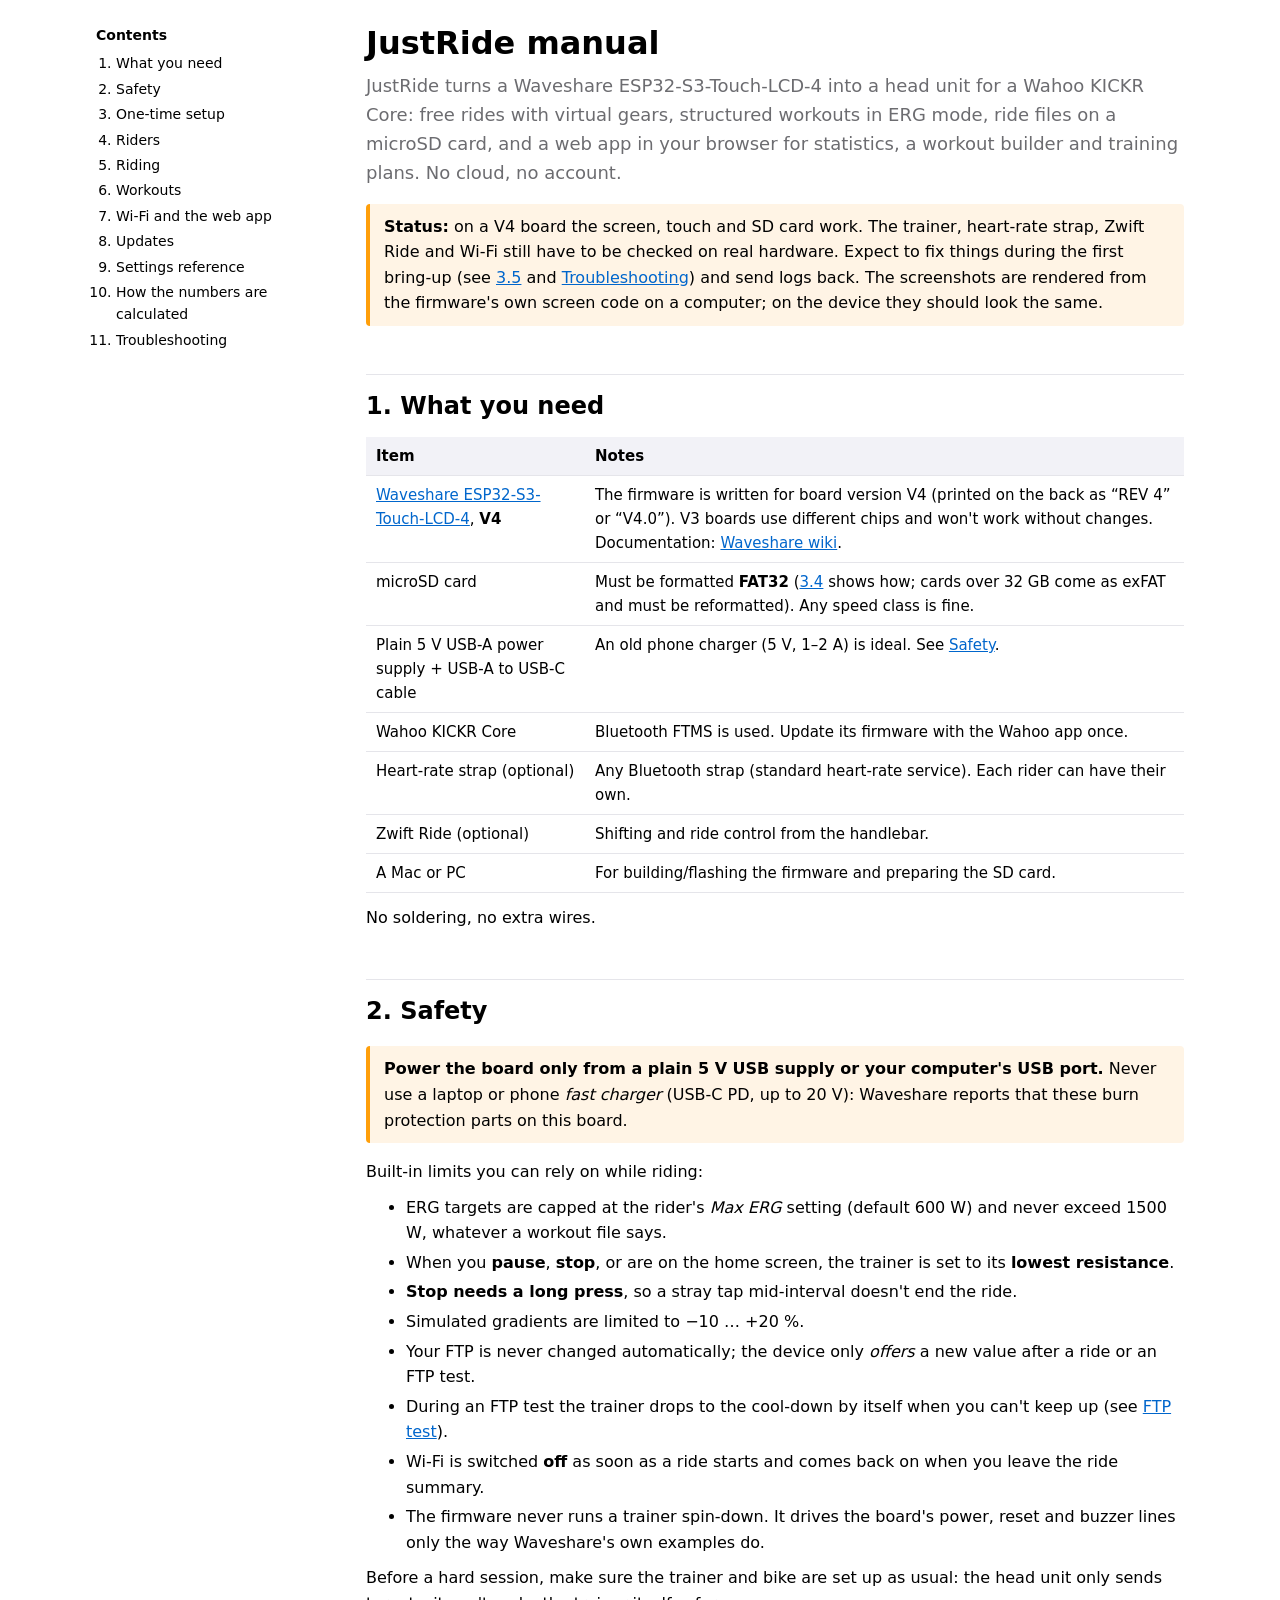
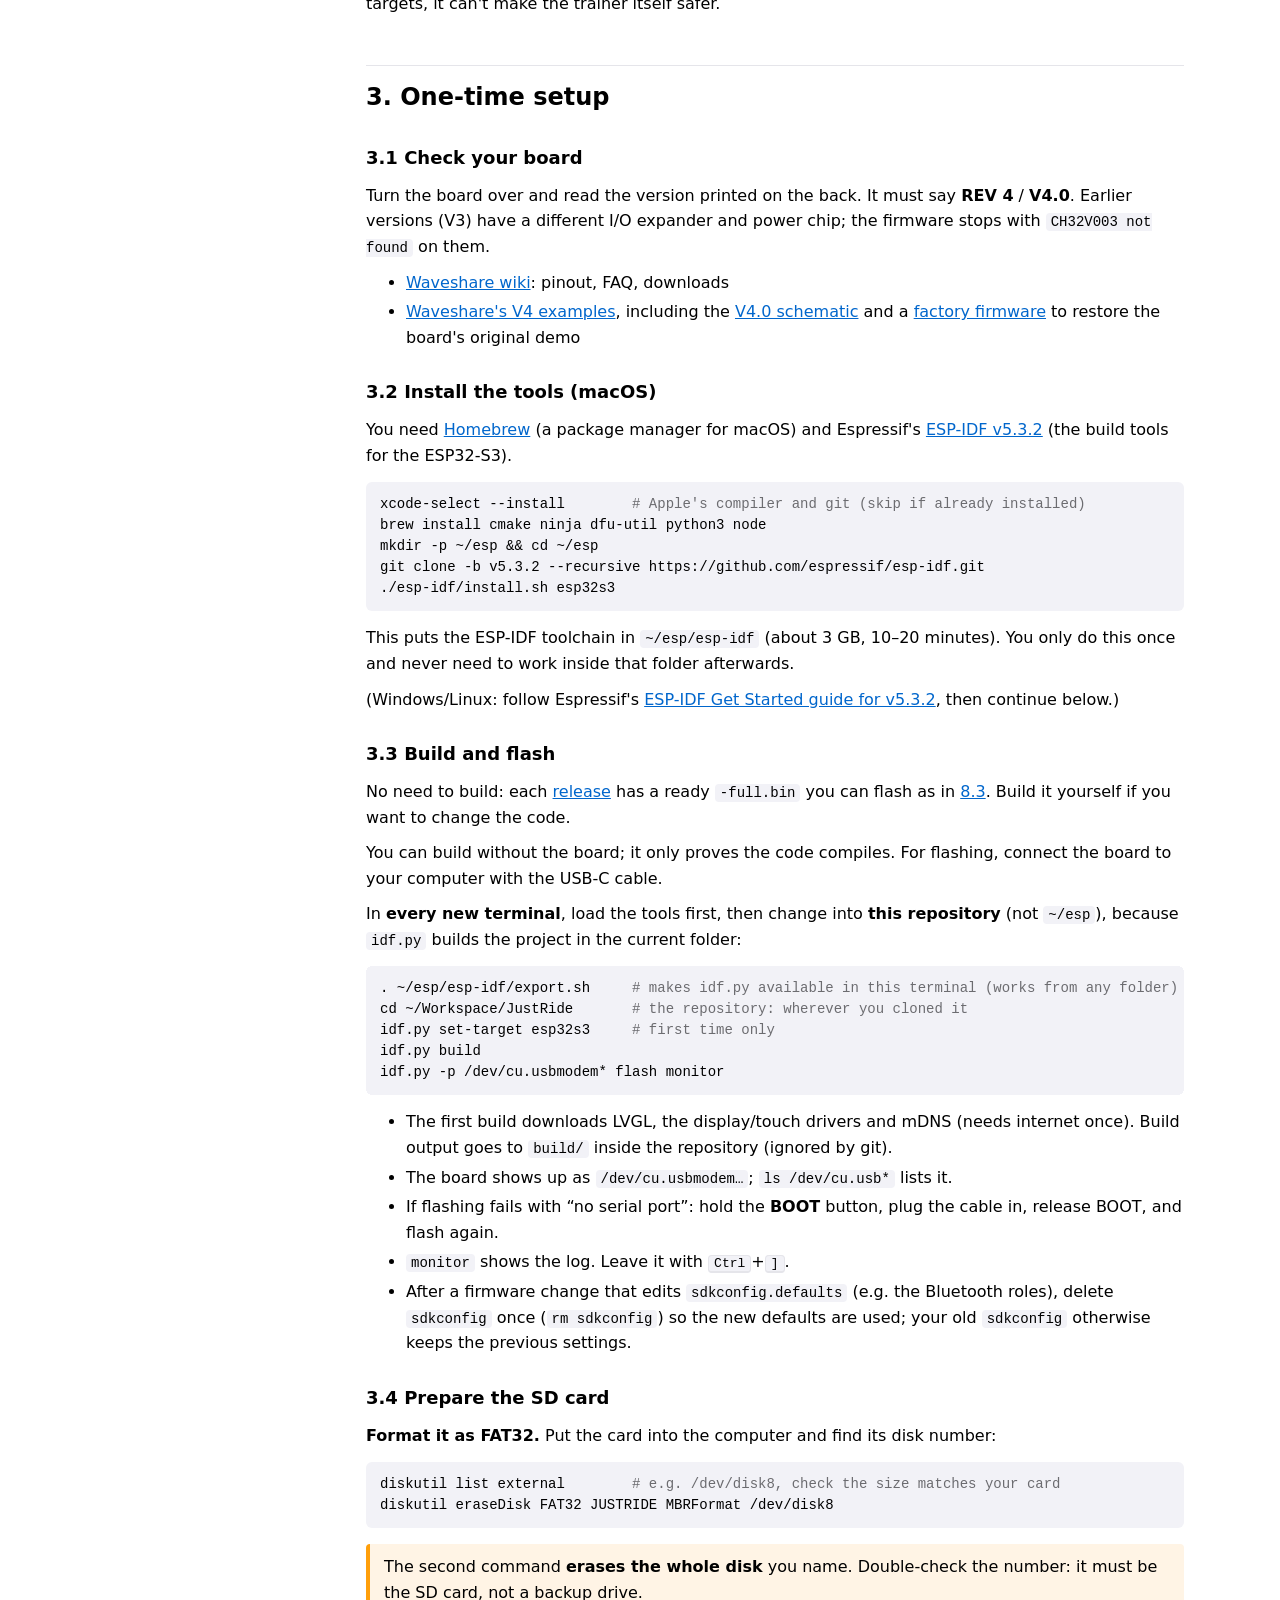
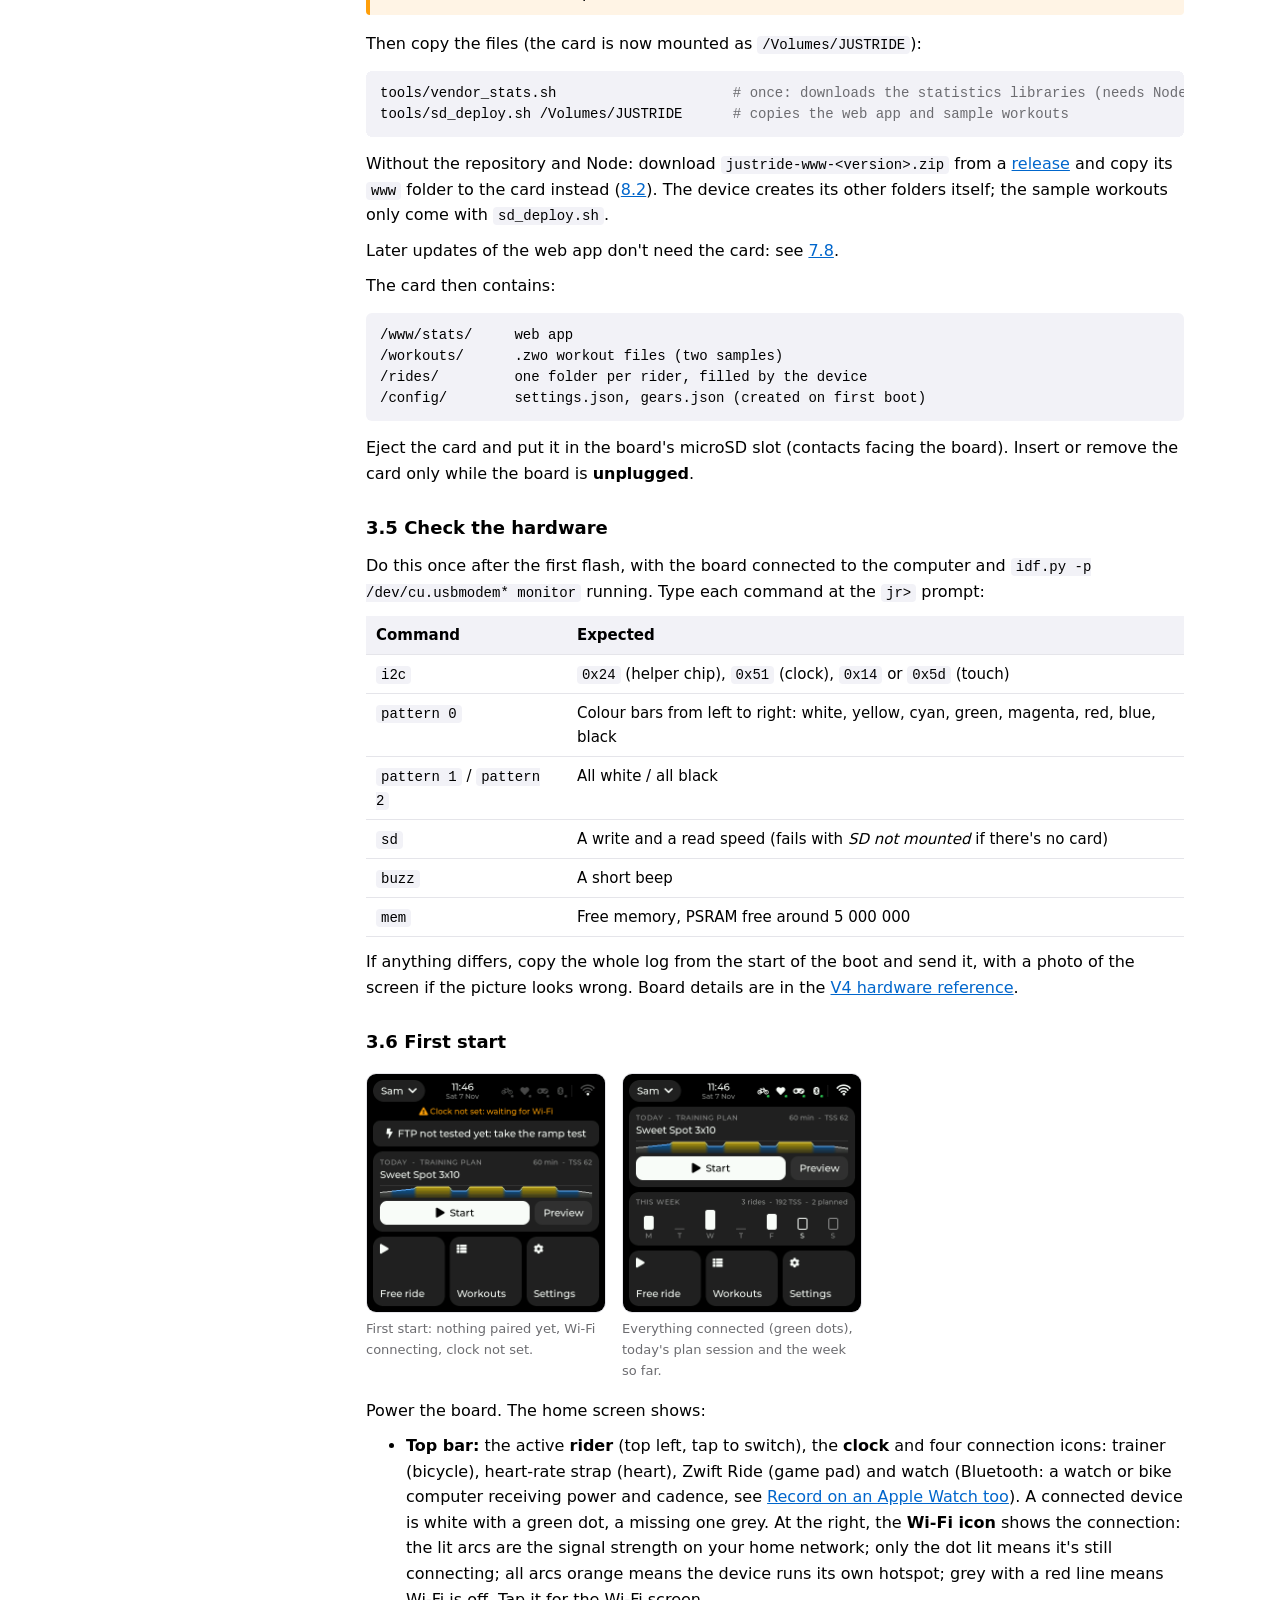
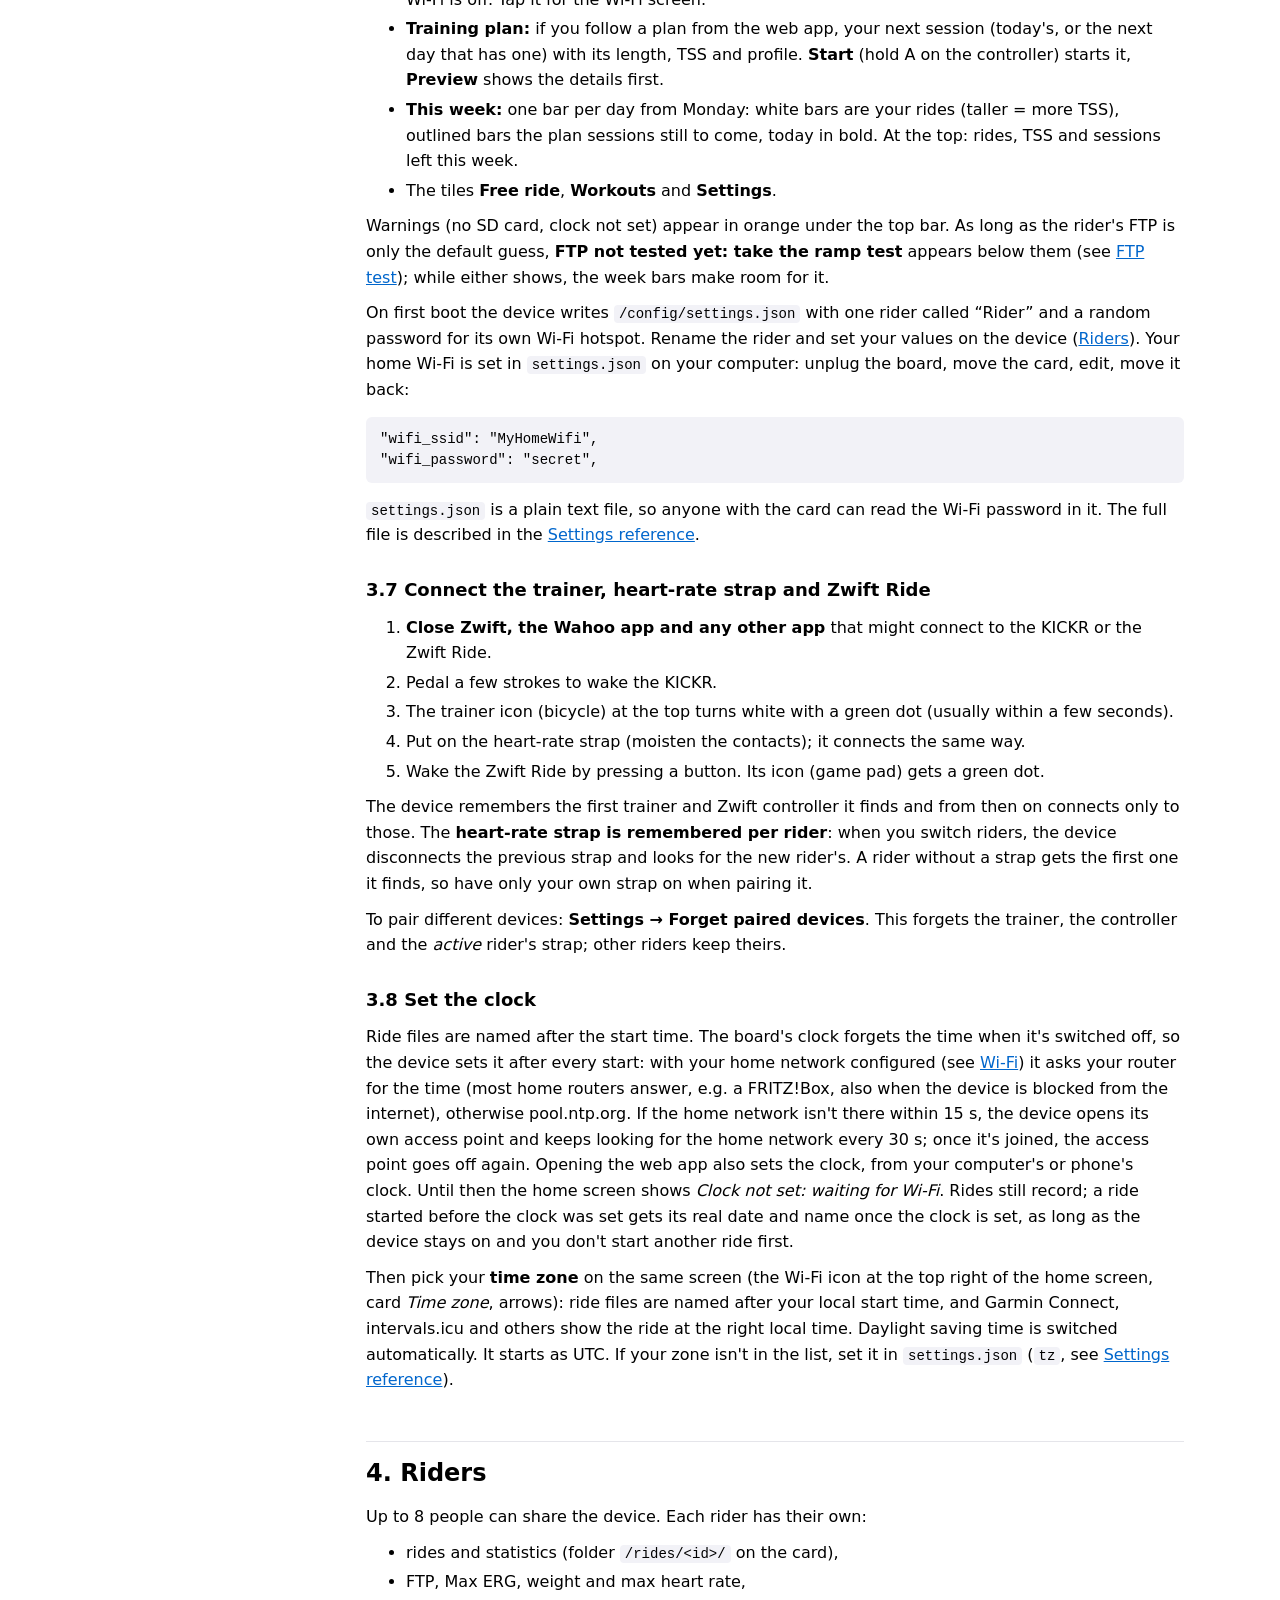
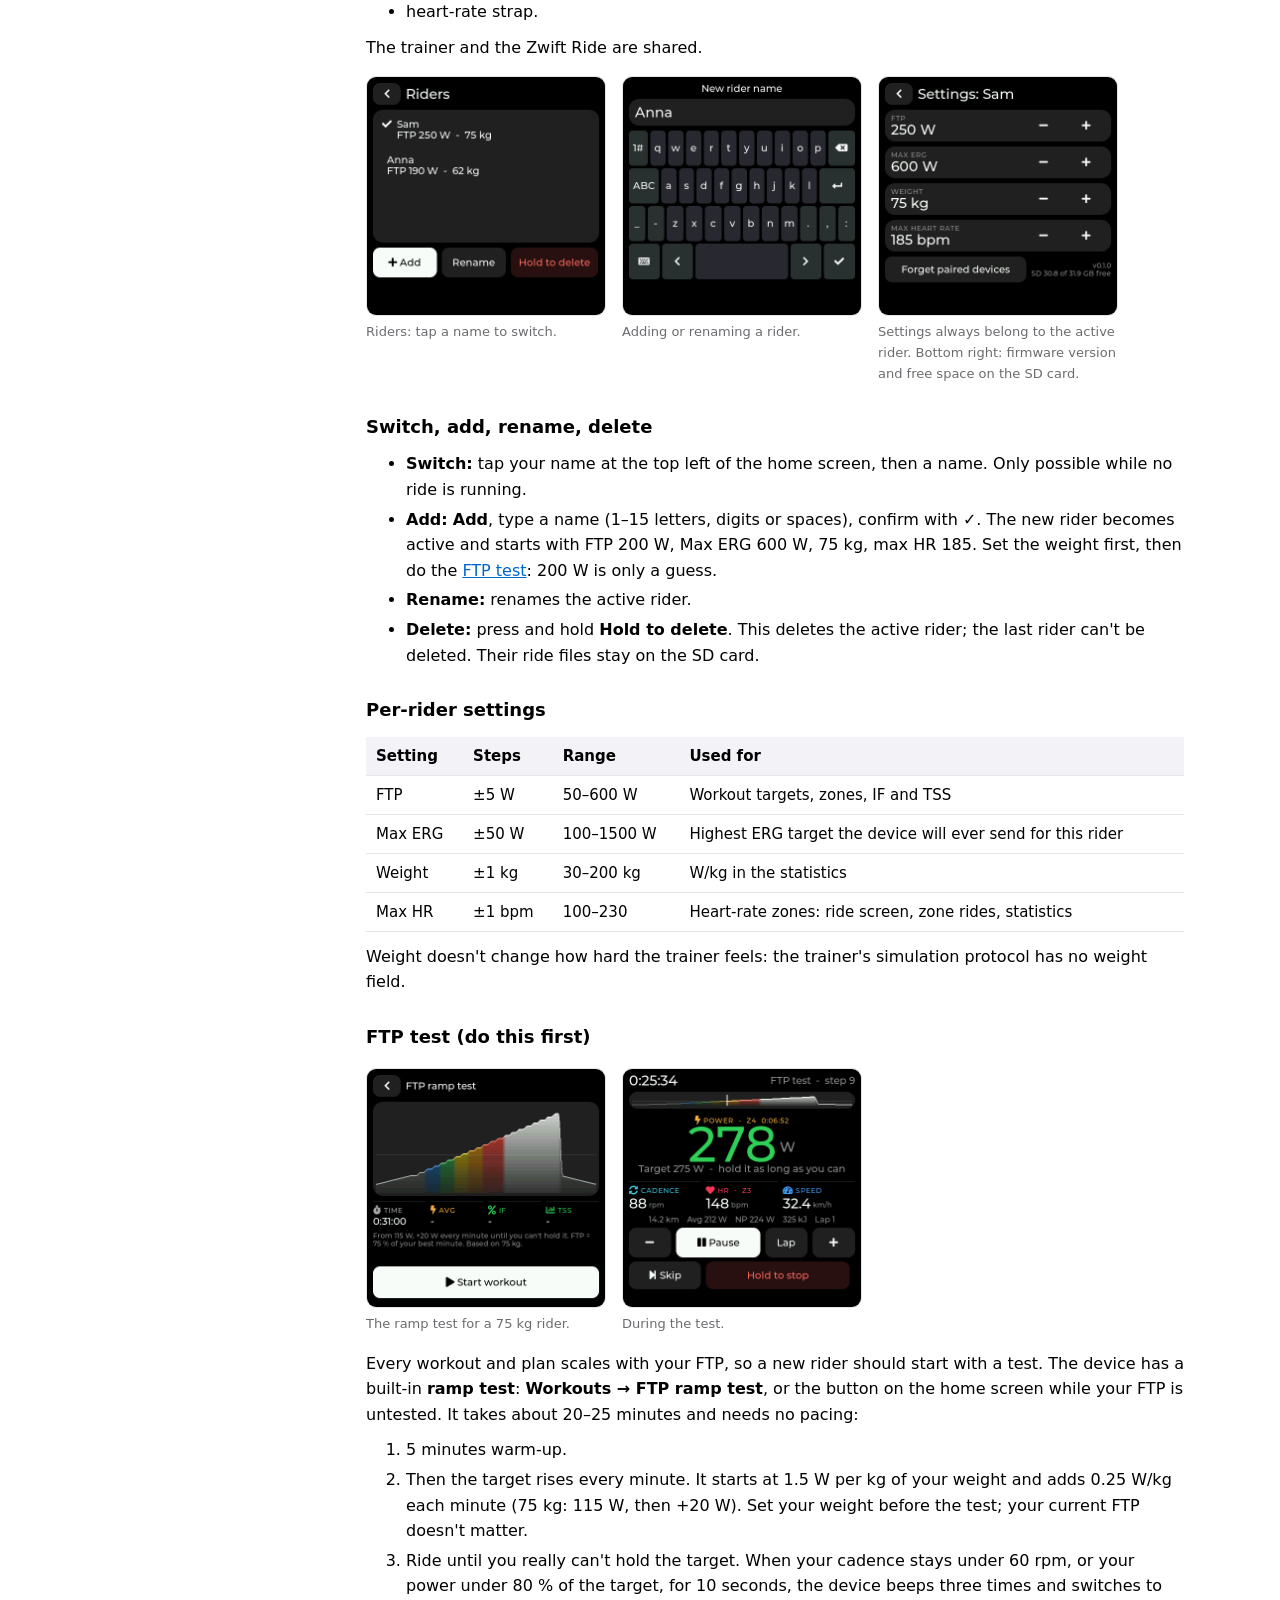
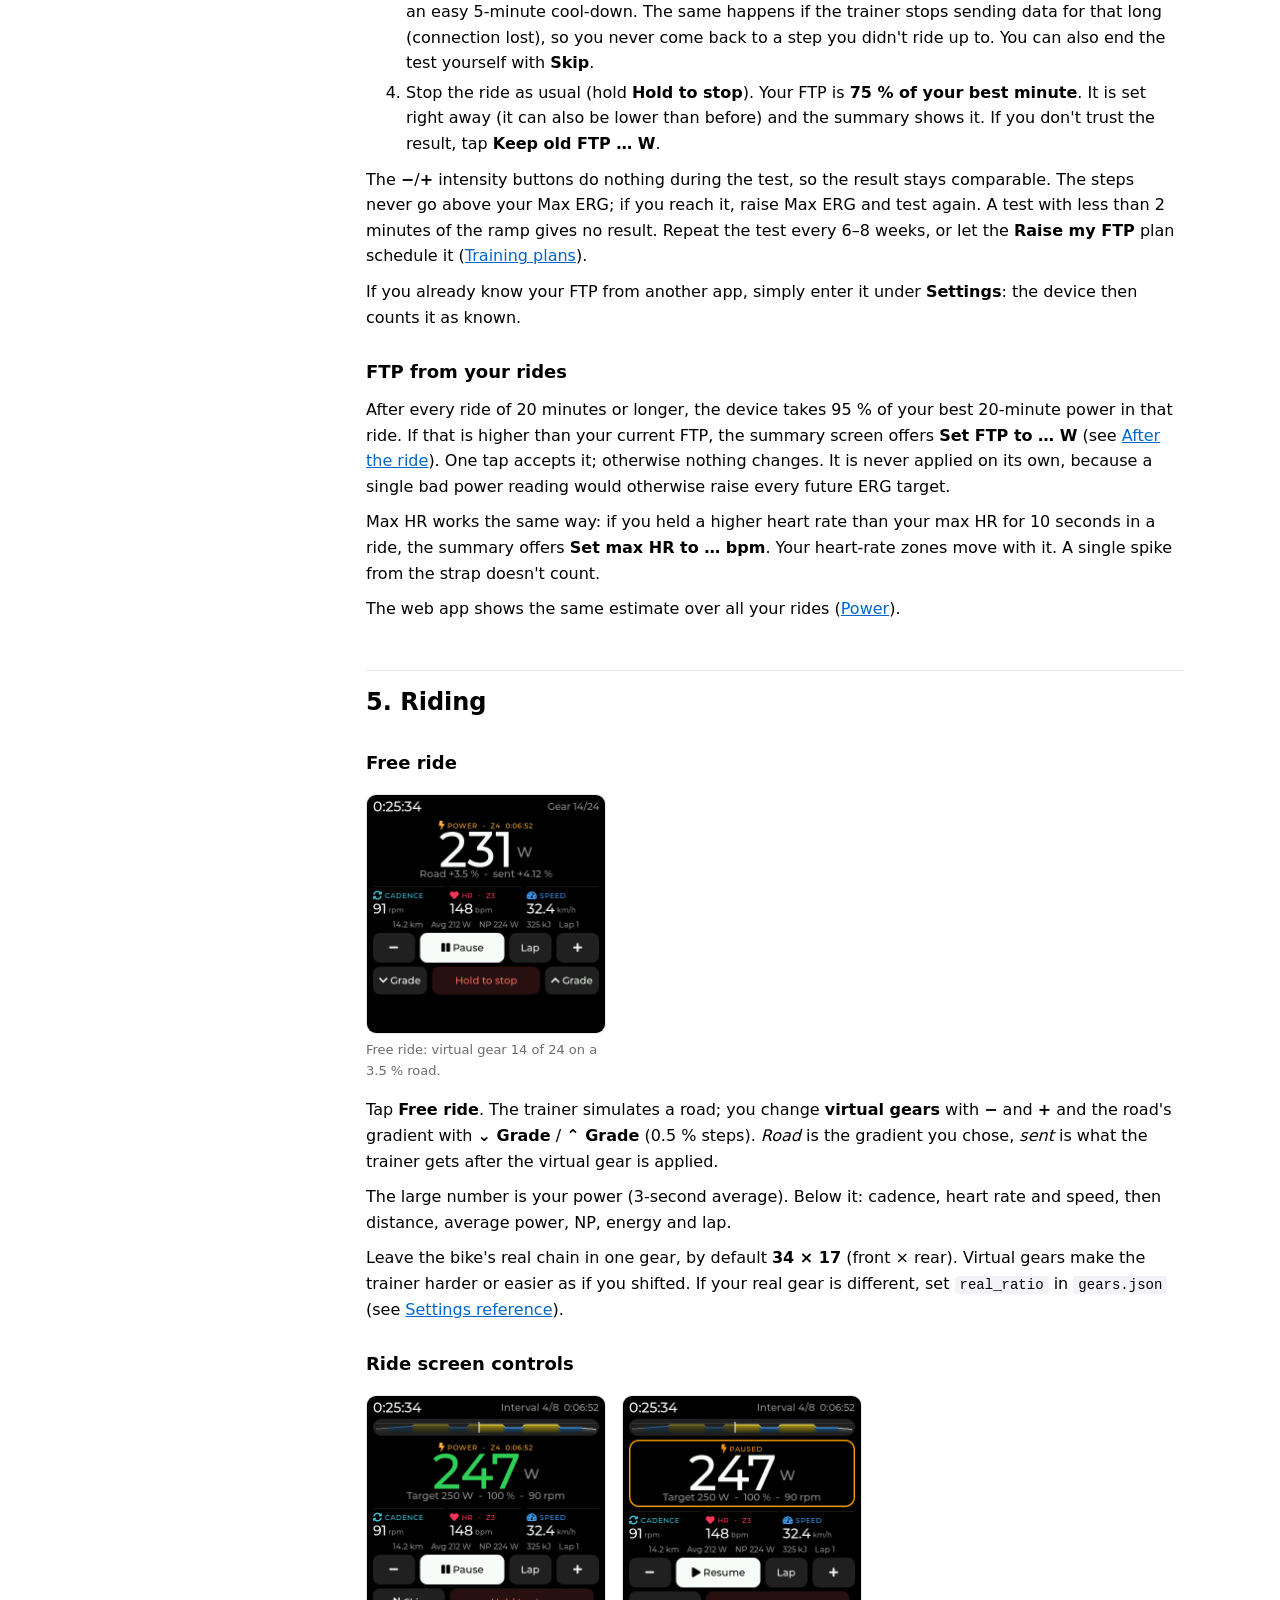
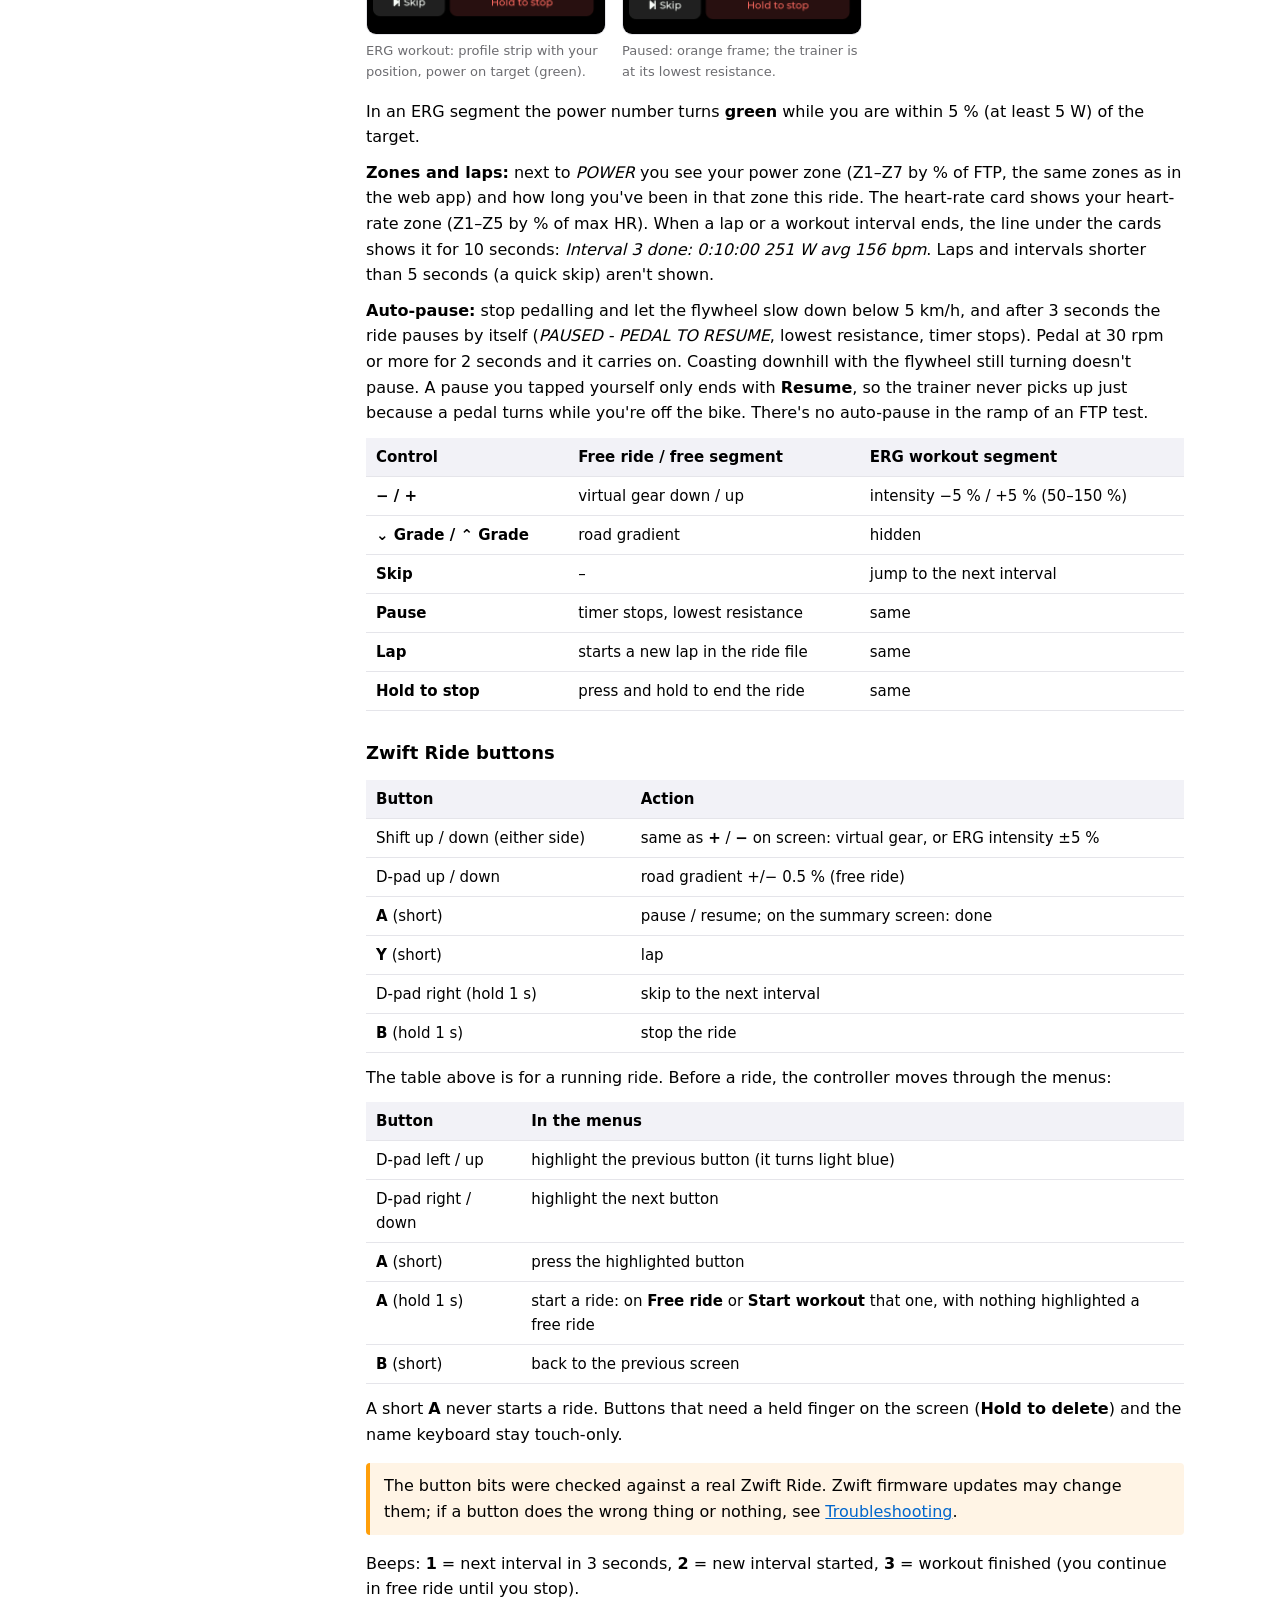
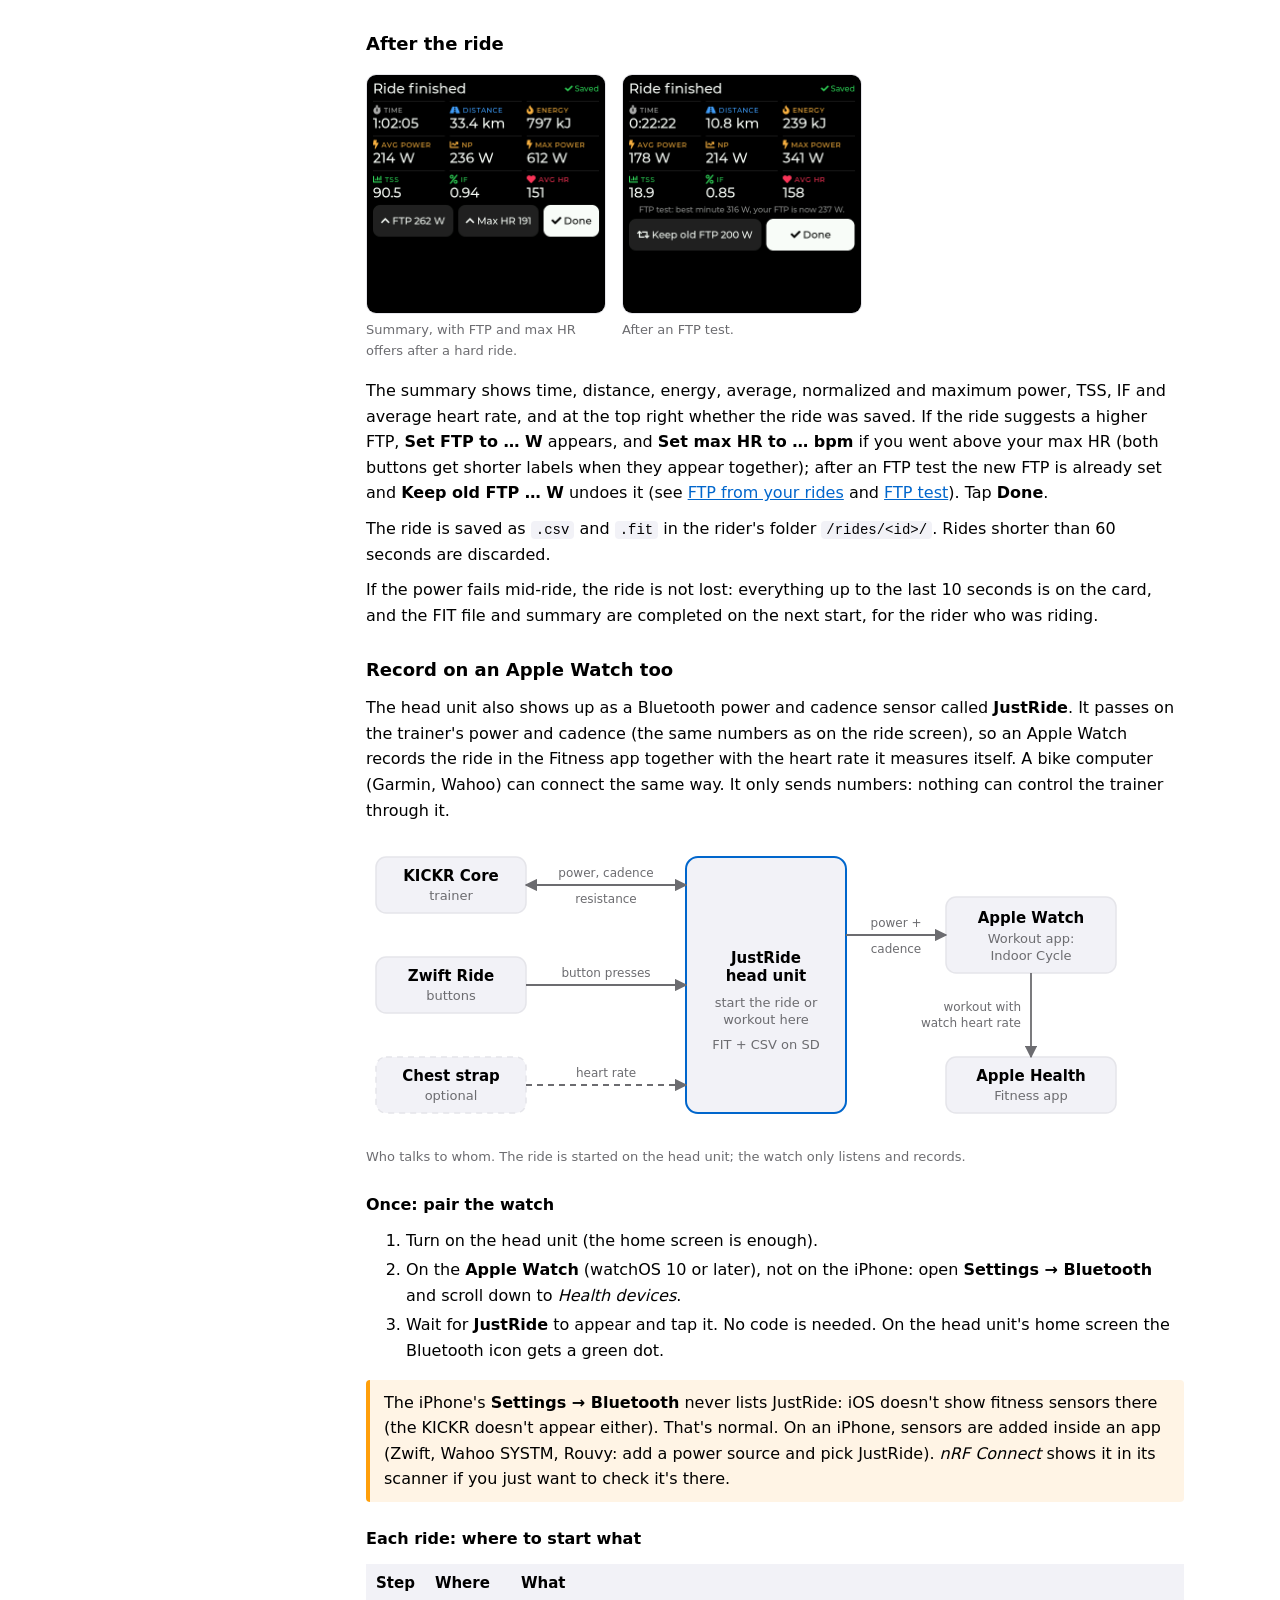
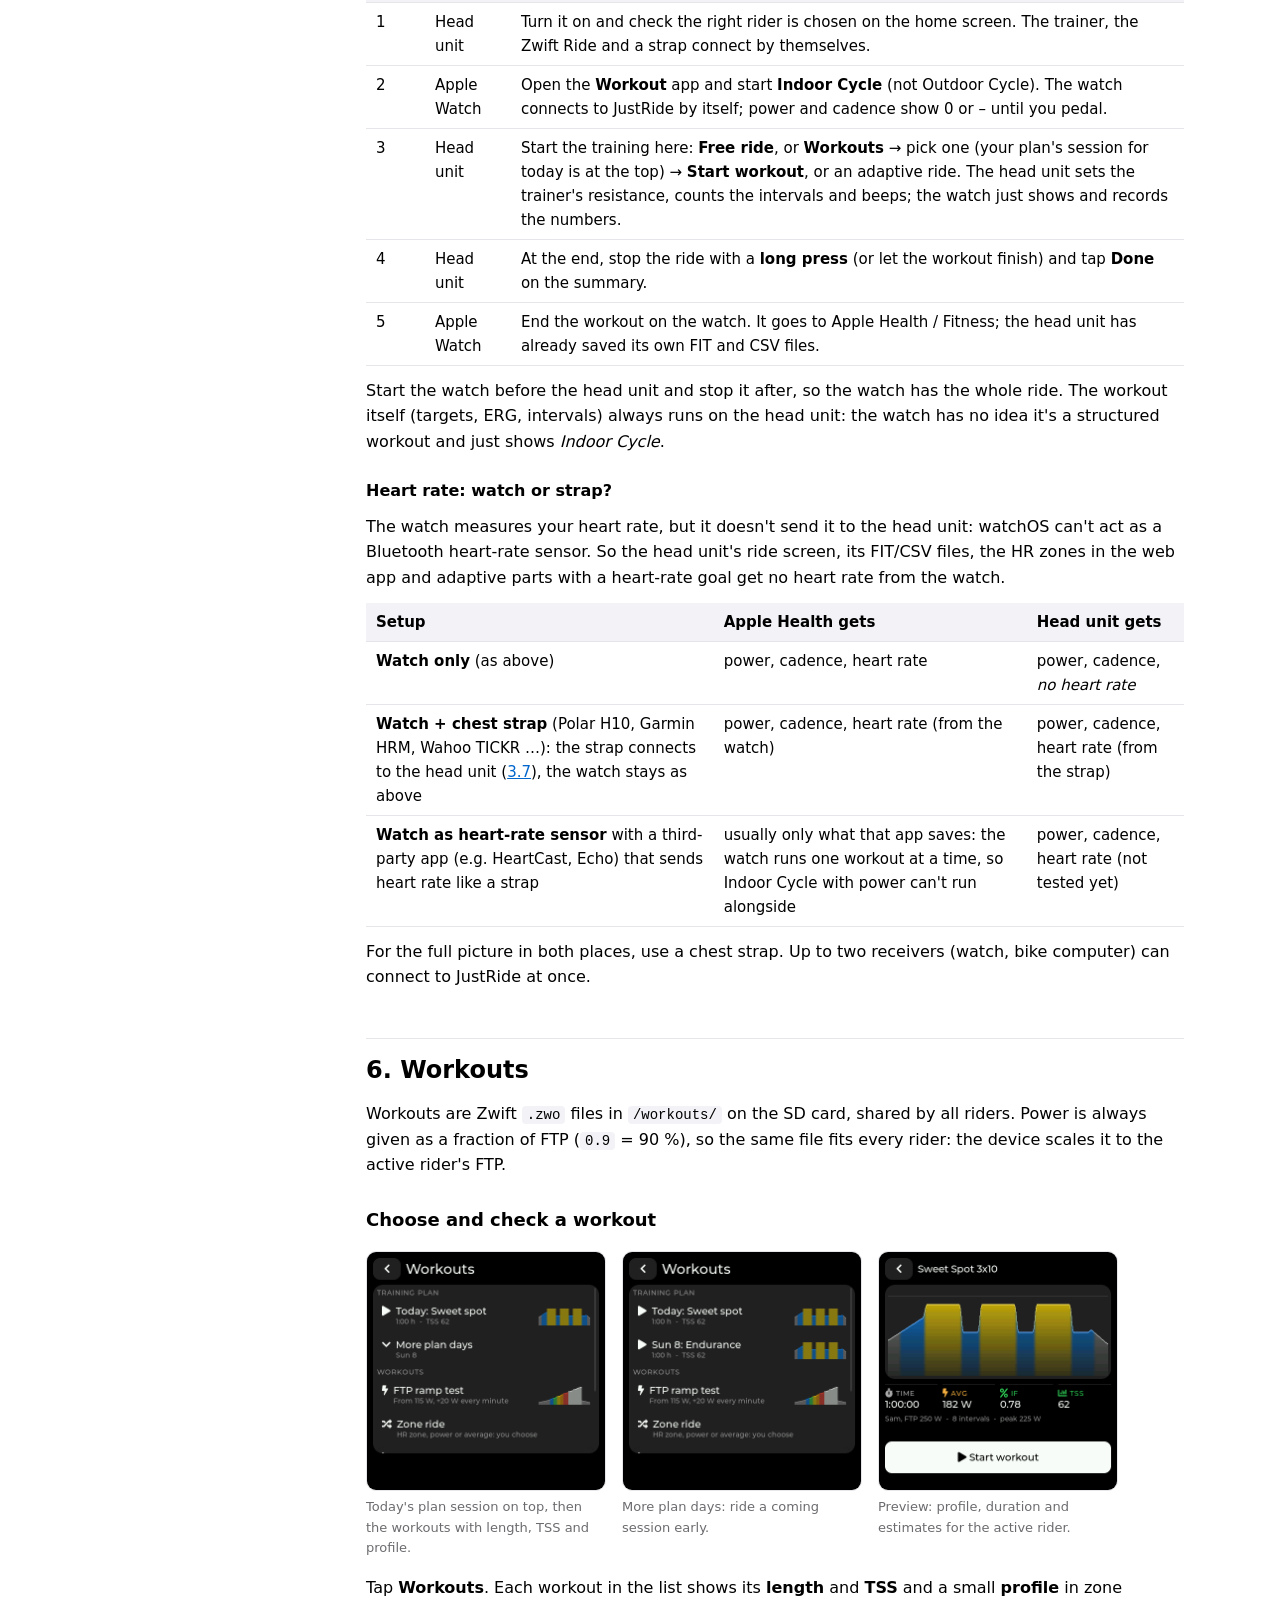
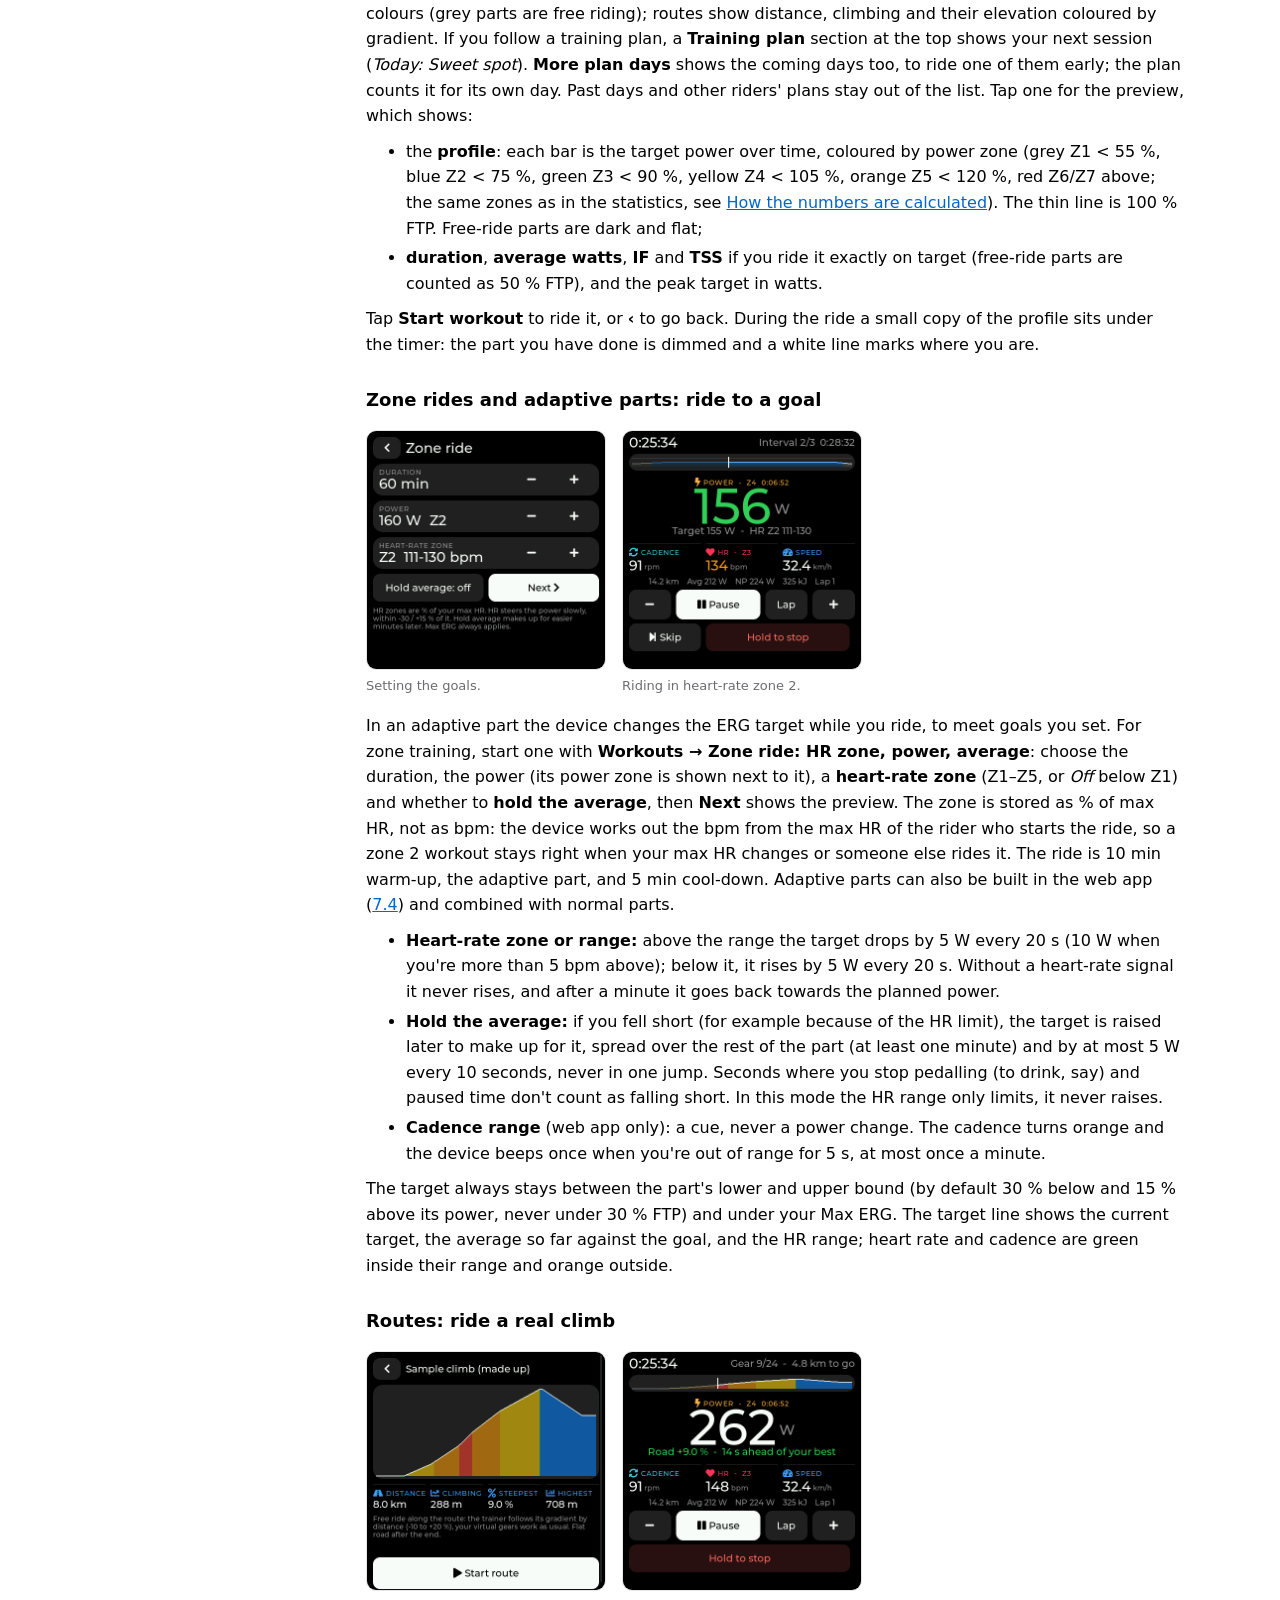
==== docs/manual.html @ 9e0ce214 "Docs and memory: Wi-Fi join, NAS rider queue, NAS without Docker Co-Authored-By: Claude Opus 5.5 <no" ====
<!doctype html>
<html lang="en">
<head>
<meta charset="utf-8">
<meta name="viewport" content="width=device-width, initial-scale=1">
<title>JustRide Manual</title>
<style>
:root {
  --bg: #ffffff; --fg: #000000; --muted: #6c6c70; --line: #e5e5ea; --card: #f2f2f7;
  --accent: #0066cc; --warn-bg: #fff4e5; --warn-line: #ff9f0a; --code: #f2f2f7;
}
@media (prefers-color-scheme: dark) {
  :root:not([data-theme="light"]) {
    --bg: #000000; --fg: #ffffff; --muted: #aeaeb2; --line: #2c2c2e; --card: #1c1c1e;
    --accent: #409cff; --warn-bg: #2a1d08; --warn-line: #ff9f0a; --code: #1c1c1e;
  }
}
* { box-sizing: border-box; }
html { scroll-padding-top: 16px; }
body { margin: 0; background: var(--bg); color: var(--fg); font: 16px/1.6 system-ui, -apple-system, "Segoe UI", sans-serif; }
.layout { display: grid; grid-template-columns: 230px minmax(0, 1fr); gap: 40px; max-width: 1120px; margin: 0 auto; padding: 24px 16px 64px; }
nav.toc { position: sticky; top: 16px; align-self: start; font-size: 14px; }
nav.toc b { display: block; margin-bottom: 6px; }
nav.toc ol { margin: 0; padding-left: 20px; }
nav.toc li { margin: 3px 0; }
nav.toc a { color: var(--fg); text-decoration: none; }
nav.toc a:hover { color: var(--accent); }
main { min-width: 0; }
h1 { font-size: 32px; line-height: 1.2; margin: 0 0 8px; }
h2 { font-size: 24px; margin: 48px 0 12px; padding-top: 12px; border-top: 1px solid var(--line); }
h3 { font-size: 18px; margin: 28px 0 8px; }
a { color: var(--accent); }
p, ul, ol { margin: 10px 0; }
li { margin: 4px 0; }
.lead { font-size: 18px; color: var(--muted); }
.note { background: var(--warn-bg); border-left: 4px solid var(--warn-line); padding: 10px 14px; border-radius: 4px; margin: 16px 0; }
code { font: 14px ui-monospace, SFMono-Regular, Menlo, monospace; background: var(--code); padding: 1px 5px; border-radius: 4px; }
pre { background: var(--code); padding: 12px 14px; border-radius: 6px; overflow-x: auto; font: 14px/1.5 ui-monospace, SFMono-Regular, Menlo, monospace; }
pre code { background: none; padding: 0; }
pre .c { color: var(--muted); }
.scroll { overflow-x: auto; margin: 12px 0; }
table { border-collapse: collapse; width: 100%; font-size: 15px; }
th, td { text-align: left; vertical-align: top; padding: 7px 10px; border-bottom: 1px solid var(--line); }
th { background: var(--card); }
kbd { font: 13px ui-monospace, Menlo, monospace; border: 1px solid var(--line); border-bottom-width: 2px; border-radius: 4px; padding: 0 5px; background: var(--card); }
.shots { display: flex; flex-wrap: wrap; gap: 16px; margin: 16px 0; }
figure { margin: 0; }
figure img { display: block; border-radius: 10px; border: 1px solid var(--line); }
.device img { width: 240px; height: 240px; image-rendering: auto; }
.wide img { width: 100%; max-width: 760px; height: auto; }
.diagram svg { width: 100%; min-width: 560px; max-width: 760px; height: auto; display: block; }
.diagram .d-box rect { fill: var(--card); stroke: var(--line); stroke-width: 1.5; }
.diagram .d-box .d-main { stroke: var(--accent); stroke-width: 2; }
.diagram .d-opt { stroke-dasharray: 6 5; }
.diagram .d-line path { fill: none; stroke: var(--muted); stroke-width: 1.8; }
.diagram .d-head { fill: var(--muted); }
.diagram text { fill: var(--fg); font: 600 15px system-ui, -apple-system, sans-serif; text-anchor: middle; }
.diagram .d-small { fill: var(--muted); font-weight: 400; font-size: 13px; }
.diagram .d-label text { fill: var(--muted); font-weight: 400; font-size: 12px; }
h4 { font-size: 16px; margin: 24px 0 8px; }
figcaption { font-size: 13px; color: var(--muted); margin-top: 6px; max-width: 240px; }
.wide figcaption { max-width: none; }
.btn { font-weight: 600; white-space: nowrap; }
@media (max-width: 820px) {
  .layout { grid-template-columns: 1fr; gap: 0; }
  nav.toc { position: static; border: 1px solid var(--line); border-radius: 8px; padding: 12px 16px; margin: 16px 0; }
  .device img { width: min(240px, 100%); height: auto; }
}
</style>
</head>
<body>
<div class="layout">
<nav class="toc" aria-label="Contents">
  <b>Contents</b>
  <ol>
    <li><a href="#need">What you need</a></li>
    <li><a href="#safety">Safety</a></li>
    <li><a href="#setup">One-time setup</a></li>
    <li><a href="#riders">Riders</a></li>
    <li><a href="#riding">Riding</a></li>
    <li><a href="#workouts">Workouts</a></li>
    <li><a href="#wifi">Wi-Fi and the web app</a></li>
    <li><a href="#updates">Updates</a></li>
    <li><a href="#settings">Settings reference</a></li>
    <li><a href="#numbers">How the numbers are calculated</a></li>
    <li><a href="#trouble">Troubleshooting</a></li>
  </ol>
</nav>

<main>
<h1>JustRide manual</h1>
<p class="lead">JustRide turns a Waveshare ESP32-S3-Touch-LCD-4 into a head unit for a Wahoo KICKR Core: free rides with virtual gears, structured workouts in ERG mode, ride files on a microSD card, and a web app in your browser for statistics, a workout builder and training plans. No cloud, no account.</p>

<p class="note"><b>Status:</b> on a V4 board the screen, touch and SD card work. The trainer, heart-rate strap, Zwift Ride and Wi-Fi still have to be checked on real hardware. Expect to fix things during the first bring-up (see <a href="#check">3.5</a> and <a href="#trouble">Troubleshooting</a>) and send logs back. The screenshots are rendered from the firmware's own screen code on a computer; on the device they should look the same.</p>

<!-- ------------------------------------------------------------------ -->
<h2 id="need">1. What you need</h2>
<div class="scroll"><table>
  <tr><th>Item</th><th>Notes</th></tr>
  <tr><td><a href="https://www.waveshare.com/esp32-s3-touch-lcd-4.htm">Waveshare ESP32-S3-Touch-LCD-4</a>, <b>V4</b></td><td>The firmware is written for board version V4 (printed on the back as “REV 4” or “V4.0”). V3 boards use different chips and won't work without changes. Documentation: <a href="https://www.waveshare.com/wiki/ESP32-S3-Touch-LCD-4">Waveshare wiki</a>.</td></tr>
  <tr><td>microSD card</td><td>Must be formatted <b>FAT32</b> (<a href="#sd">3.4</a> shows how; cards over 32 GB come as exFAT and must be reformatted). Any speed class is fine.</td></tr>
  <tr><td>Plain 5 V USB-A power supply + USB-A to USB-C cable</td><td>An old phone charger (5 V, 1–2 A) is ideal. See <a href="#safety">Safety</a>.</td></tr>
  <tr><td>Wahoo KICKR Core</td><td>Bluetooth FTMS is used. Update its firmware with the Wahoo app once.</td></tr>
  <tr><td>Heart-rate strap (optional)</td><td>Any Bluetooth strap (standard heart-rate service). Each rider can have their own.</td></tr>
  <tr><td>Zwift Ride (optional)</td><td>Shifting and ride control from the handlebar.</td></tr>
  <tr><td>A Mac or PC</td><td>For building/flashing the firmware and preparing the SD card.</td></tr>
</table></div>
<p>No soldering, no extra wires.</p>

<!-- ------------------------------------------------------------------ -->
<h2 id="safety">2. Safety</h2>
<p class="note"><b>Power the board only from a plain 5 V USB supply or your computer's USB port.</b> Never use a laptop or phone <i>fast charger</i> (USB-C PD, up to 20 V): Waveshare reports that these burn protection parts on this board.</p>
<p>Built-in limits you can rely on while riding:</p>
<ul>
  <li>ERG targets are capped at the rider's <i>Max ERG</i> setting (default 600 W) and never exceed 1500 W, whatever a workout file says.</li>
  <li>When you <b>pause</b>, <b>stop</b>, or are on the home screen, the trainer is set to its <b>lowest resistance</b>.</li>
  <li><b>Stop needs a long press</b>, so a stray tap mid-interval doesn't end the ride.</li>
  <li>Simulated gradients are limited to −10 … +20 %.</li>
  <li>Your FTP is never changed automatically; the device only <i>offers</i> a new value after a ride or an FTP test.</li>
  <li>During an FTP test the trainer drops to the cool-down by itself when you can't keep up (see <a href="#ftptest">FTP test</a>).</li>
  <li>Wi-Fi is switched <b>off</b> as soon as a ride starts and comes back on when you leave the ride summary.</li>
  <li>The firmware never runs a trainer spin-down. It drives the board's power, reset and buzzer lines only the way Waveshare's own examples do.</li>
</ul>
<p>Before a hard session, make sure the trainer and bike are set up as usual: the head unit only sends targets, it can't make the trainer itself safer.</p>

<!-- ------------------------------------------------------------------ -->
<h2 id="setup">3. One-time setup</h2>

<h3 id="board">3.1 Check your board</h3>
<p>Turn the board over and read the version printed on the back. It must say <b>REV 4</b> / <b>V4.0</b>. Earlier versions (V3) have a different I/O expander and power chip; the firmware stops with <code>CH32V003 not found</code> on them.</p>
<ul>
  <li><a href="https://www.waveshare.com/wiki/ESP32-S3-Touch-LCD-4">Waveshare wiki</a>: pinout, FAQ, downloads</li>
  <li><a href="https://github.com/waveshareteam/ESP32-S3-Touch-LCD-4">Waveshare's V4 examples</a>, including the <a href="https://github.com/waveshareteam/ESP32-S3-Touch-LCD-4/tree/main/hardware/schematics">V4.0 schematic</a> and a <a href="https://github.com/waveshareteam/ESP32-S3-Touch-LCD-4/tree/main/firmware">factory firmware</a> to restore the board's original demo</li>
</ul>

<h3 id="tools">3.2 Install the tools (macOS)</h3>
<p>You need <a href="https://brew.sh">Homebrew</a> (a package manager for macOS) and Espressif's <a href="https://docs.espressif.com/projects/esp-idf/en/v5.3.2/esp32s3/get-started/index.html">ESP-IDF v5.3.2</a> (the build tools for the ESP32-S3).</p>
<pre><code>xcode-select --install        <span class="c"># Apple's compiler and git (skip if already installed)</span>
brew install cmake ninja dfu-util python3 node
mkdir -p ~/esp &amp;&amp; cd ~/esp
git clone -b v5.3.2 --recursive https://github.com/espressif/esp-idf.git
./esp-idf/install.sh esp32s3</code></pre>
<p>This puts the ESP-IDF toolchain in <code>~/esp/esp-idf</code> (about 3 GB, 10–20 minutes). You only do this once and never need to work inside that folder afterwards.</p>
<p>(Windows/Linux: follow Espressif's <a href="https://docs.espressif.com/projects/esp-idf/en/v5.3.2/esp32s3/get-started/index.html">ESP-IDF Get Started guide for v5.3.2</a>, then continue below.)</p>

<h3 id="build">3.3 Build and flash</h3>
<p>No need to build: each <a href="#updates">release</a> has a ready <code>-full.bin</code> you can flash as in <a href="#update-usb">8.3</a>. Build it yourself if you want to change the code.</p>
<p>You can build without the board; it only proves the code compiles. For flashing, connect the board to your computer with the USB-C cable.</p>
<p>In <b>every new terminal</b>, load the tools first, then change into <b>this repository</b> (not <code>~/esp</code>), because <code>idf.py</code> builds the project in the current folder:</p>
<pre><code>. ~/esp/esp-idf/export.sh     <span class="c"># makes idf.py available in this terminal (works from any folder)</span>
cd ~/Workspace/JustRide       <span class="c"># the repository: wherever you cloned it</span>
idf.py set-target esp32s3     <span class="c"># first time only</span>
idf.py build
idf.py -p /dev/cu.usbmodem* flash monitor</code></pre>
<ul>
  <li>The first build downloads LVGL, the display/touch drivers and mDNS (needs internet once). Build output goes to <code>build/</code> inside the repository (ignored by git).</li>
  <li>The board shows up as <code>/dev/cu.usbmodem…</code>; <code>ls /dev/cu.usb*</code> lists it.</li>
  <li>If flashing fails with “no serial port”: hold the <b>BOOT</b> button, plug the cable in, release BOOT, and flash again.</li>
  <li><code>monitor</code> shows the log. Leave it with <kbd>Ctrl</kbd>+<kbd>]</kbd>.</li>
  <li>After a firmware change that edits <code>sdkconfig.defaults</code> (e.g. the Bluetooth roles), delete <code>sdkconfig</code> once (<code>rm sdkconfig</code>) so the new defaults are used; your old <code>sdkconfig</code> otherwise keeps the previous settings.</li>
</ul>

<h3 id="sd">3.4 Prepare the SD card</h3>
<p><b>Format it as FAT32.</b> Put the card into the computer and find its disk number:</p>
<pre><code>diskutil list external        <span class="c"># e.g. /dev/disk8, check the size matches your card</span>
diskutil eraseDisk FAT32 JUSTRIDE MBRFormat /dev/disk8</code></pre>
<p class="note">The second command <b>erases the whole disk</b> you name. Double-check the number: it must be the SD card, not a backup drive.</p>
<p>Then copy the files (the card is now mounted as <code>/Volumes/JUSTRIDE</code>):</p>
<pre><code>tools/vendor_stats.sh                     <span class="c"># once: downloads the statistics libraries (needs Node + internet)</span>
tools/sd_deploy.sh /Volumes/JUSTRIDE      <span class="c"># copies the web app and sample workouts</span></code></pre>
<p>Without the repository and Node: download <code>justride-www-&lt;version&gt;.zip</code> from a <a href="#updates">release</a> and copy its <code>www</code> folder to the card instead (<a href="#update-www">8.2</a>). The device creates its other folders itself; the sample workouts only come with <code>sd_deploy.sh</code>.</p>
<p>Later updates of the web app don't need the card: see <a href="#webapp-update">7.8</a>.</p>
<p>The card then contains:</p>
<pre><code>/www/stats/     web app
/workouts/      .zwo workout files (two samples)
/rides/         one folder per rider, filled by the device
/config/        settings.json, gears.json (created on first boot)</code></pre>
<p>Eject the card and put it in the board's microSD slot (contacts facing the board). Insert or remove the card only while the board is <b>unplugged</b>.</p>

<h3 id="check">3.5 Check the hardware</h3>
<p>Do this once after the first flash, with the board connected to the computer and <code>idf.py -p /dev/cu.usbmodem* monitor</code> running. Type each command at the <code>jr&gt;</code> prompt:</p>
<div class="scroll"><table>
  <tr><th>Command</th><th>Expected</th></tr>
  <tr><td><code>i2c</code></td><td><code>0x24</code> (helper chip), <code>0x51</code> (clock), <code>0x14</code> or <code>0x5d</code> (touch)</td></tr>
  <tr><td><code>pattern 0</code></td><td>Colour bars from left to right: white, yellow, cyan, green, magenta, red, blue, black</td></tr>
  <tr><td><code>pattern 1</code> / <code>pattern 2</code></td><td>All white / all black</td></tr>
  <tr><td><code>sd</code></td><td>A write and a read speed (fails with <i>SD not mounted</i> if there's no card)</td></tr>
  <tr><td><code>buzz</code></td><td>A short beep</td></tr>
  <tr><td><code>mem</code></td><td>Free memory, PSRAM free around 5 000 000</td></tr>
</table></div>
<p>If anything differs, copy the whole log from the start of the boot and send it, with a photo of the screen if the picture looks wrong. Board details are in the <a href="https://github.com/waveshareteam/ESP32-S3-Touch-LCD-4/blob/main/hardware/HARDWARE_REFERENCE.md">V4 hardware reference</a>.</p>

<h3 id="first">3.6 First start</h3>
<div class="shots">
  <figure class="device"><img src="img/home-first-start.png" alt="Home screen on first start: all device icons grey, Wi-Fi connecting, warning that the clock is not set, button for the FTP test, today's plan session and the three tiles"><figcaption>First start: nothing paired yet, Wi-Fi connecting, clock not set.</figcaption></figure>
  <figure class="device"><img src="img/home.png" alt="Home screen: rider at the top left, clock, trainer, heart-rate strap, Zwift Ride and watch icons with green dots, Wi-Fi with full signal; today's plan session with Start and Preview; this week's rides as bars; tiles Free ride, Workouts and Settings"><figcaption>Everything connected (green dots), today's plan session and the week so far.</figcaption></figure>
</div>
<p>Power the board. The home screen shows:</p>
<ul>
  <li><b>Top bar:</b> the active <b>rider</b> (top left, tap to switch), the <b>clock</b> and four connection icons: trainer (bicycle), heart-rate strap (heart), Zwift Ride (game pad) and watch (Bluetooth: a watch or bike computer receiving power and cadence, see <a href="#watch">Record on an Apple Watch too</a>). A connected device is white with a green dot, a missing one grey. At the right, the <b>Wi-Fi icon</b> shows the connection: the lit arcs are the signal strength on your home network; only the dot lit means it's still connecting; all arcs orange means the device runs its own hotspot; grey with a red line means Wi-Fi is off. Tap it for the Wi-Fi screen.</li>
  <li><b>Training plan:</b> if you follow a plan from the web app, your next session (today's, or the next day that has one) with its length, TSS and profile. <span class="btn">Start</span> (hold A on the controller) starts it, <span class="btn">Preview</span> shows the details first.</li>
  <li><b>This week:</b> one bar per day from Monday: white bars are your rides (taller = more TSS), outlined bars the plan sessions still to come, today in bold. At the top: rides, TSS and sessions left this week.</li>
  <li>The tiles <span class="btn">Free ride</span>, <span class="btn">Workouts</span> and <span class="btn">Settings</span>.</li>
</ul>
<p>Warnings (no SD card, clock not set) appear in orange under the top bar. As long as the rider's FTP is only the default guess, <span class="btn">FTP not tested yet: take the ramp test</span> appears below them (see <a href="#ftptest">FTP test</a>); while either shows, the week bars make room for it.</p>
<p>On first boot the device writes <code>/config/settings.json</code> with one rider called “Rider” and a random password for its own Wi-Fi hotspot. Rename the rider and set your values on the device (<a href="#riders">Riders</a>). Your home Wi-Fi is set in <code>settings.json</code> on your computer: unplug the board, move the card, edit, move it back:</p>
<pre><code>"wifi_ssid": "MyHomeWifi",
"wifi_password": "secret",</code></pre>
<p><code>settings.json</code> is a plain text file, so anyone with the card can read the Wi-Fi password in it. The full file is described in the <a href="#settings">Settings reference</a>.</p>

<h3 id="pair">3.7 Connect the trainer, heart-rate strap and Zwift Ride</h3>
<ol>
  <li><b>Close Zwift, the Wahoo app and any other app</b> that might connect to the KICKR or the Zwift Ride.</li>
  <li>Pedal a few strokes to wake the KICKR.</li>
  <li>The trainer icon (bicycle) at the top turns white with a green dot (usually within a few seconds).</li>
  <li>Put on the heart-rate strap (moisten the contacts); it connects the same way.</li>
  <li>Wake the Zwift Ride by pressing a button. Its icon (game pad) gets a green dot.</li>
</ol>
<p>The device remembers the first trainer and Zwift controller it finds and from then on connects only to those. The <b>heart-rate strap is remembered per rider</b>: when you switch riders, the device disconnects the previous strap and looks for the new rider's. A rider without a strap gets the first one it finds, so have only your own strap on when pairing it.</p>
<p>To pair different devices: <span class="btn">Settings → Forget paired devices</span>. This forgets the trainer, the controller and the <i>active</i> rider's strap; other riders keep theirs.</p>

<h3 id="clock">3.8 Set the clock</h3>
<p>Ride files are named after the start time. The board's clock forgets the time when it's switched off, so the device sets it after every start: with your home network configured (see <a href="#wifi">Wi-Fi</a>) it asks your router for the time (most home routers answer, e.g. a FRITZ!Box, also when the device is blocked from the internet), otherwise pool.ntp.org. If the home network isn't there within 15 s, the device opens its own access point and keeps looking for the home network every 30 s; once it's joined, the access point goes off again. Opening the web app also sets the clock, from your computer's or phone's clock. Until then the home screen shows <i>Clock not set: waiting for Wi-Fi</i>. Rides still record; a ride started before the clock was set gets its real date and name once the clock is set, as long as the device stays on and you don't start another ride first.</p>
<p>Then pick your <b>time zone</b> on the same screen (the Wi-Fi icon at the top right of the home screen, card <i>Time zone</i>, arrows): ride files are named after your local start time, and Garmin Connect, intervals.icu and others show the ride at the right local time. Daylight saving time is switched automatically. It starts as UTC. If your zone isn't in the list, set it in <code>settings.json</code> (<code>tz</code>, see <a href="#settings">Settings reference</a>).</p>

<!-- ------------------------------------------------------------------ -->
<h2 id="riders">4. Riders</h2>
<p>Up to 8 people can share the device. Each rider has their own:</p>
<ul>
  <li>rides and statistics (folder <code>/rides/&lt;id&gt;/</code> on the card),</li>
  <li>FTP, Max ERG, weight and max heart rate,</li>
  <li>heart-rate strap.</li>
</ul>
<p>The trainer and the Zwift Ride are shared.</p>

<div class="shots">
  <figure class="device"><img src="img/riders.png" alt="Riders screen: list with Sam (selected) and Anna, buttons Add, Rename, Hold to delete"><figcaption>Riders: tap a name to switch.</figcaption></figure>
  <figure class="device"><img src="img/rider-name.png" alt="On-screen keyboard to enter a rider name"><figcaption>Adding or renaming a rider.</figcaption></figure>
  <figure class="device"><img src="img/settings.png" alt="Settings for Sam: cards for FTP, Max ERG, Weight and Max heart rate with minus and plus buttons; Forget paired devices, firmware version and free space on the SD card"><figcaption>Settings always belong to the active rider. Bottom right: firmware version and free space on the SD card.</figcaption></figure>
</div>

<h3>Switch, add, rename, delete</h3>
<ul>
  <li><b>Switch:</b> tap your name at the top left of the home screen, then a name. Only possible while no ride is running.</li>
  <li><b>Add:</b> <span class="btn">Add</span>, type a name (1–15 letters, digits or spaces), confirm with <span class="btn">✓</span>. The new rider becomes active and starts with FTP 200 W, Max ERG 600 W, 75 kg, max HR 185. Set the weight first, then do the <a href="#ftptest">FTP test</a>: 200 W is only a guess.</li>
  <li><b>Rename:</b> renames the active rider.</li>
  <li><b>Delete:</b> press and hold <span class="btn">Hold to delete</span>. This deletes the active rider; the last rider can't be deleted. Their ride files stay on the SD card.</li>
</ul>

<h3>Per-rider settings</h3>
<div class="scroll"><table>
  <tr><th>Setting</th><th>Steps</th><th>Range</th><th>Used for</th></tr>
  <tr><td>FTP</td><td>±5 W</td><td>50–600 W</td><td>Workout targets, zones, IF and TSS</td></tr>
  <tr><td>Max ERG</td><td>±50 W</td><td>100–1500 W</td><td>Highest ERG target the device will ever send for this rider</td></tr>
  <tr><td>Weight</td><td>±1 kg</td><td>30–200 kg</td><td>W/kg in the statistics</td></tr>
  <tr><td>Max HR</td><td>±1 bpm</td><td>100–230</td><td>Heart-rate zones: ride screen, zone rides, statistics</td></tr>
</table></div>
<p>Weight doesn't change how hard the trainer feels: the trainer's simulation protocol has no weight field.</p>

<h3 id="ftptest">FTP test (do this first)</h3>
<div class="shots">
  <figure class="device"><img src="img/ftp-test-preview.png" alt="FTP ramp test preview: a staircase profile rising in zone colours, time 0:31:00, no average, IF or TSS, note: from 115 W, +20 W every minute until you can't hold it"><figcaption>The ramp test for a 75 kg rider.</figcaption></figure>
  <figure class="device"><img src="img/ride-ftp-test.png" alt="Ride screen during the FTP test: step 9, power 278 W, target 275 W, hold it as long as you can"><figcaption>During the test.</figcaption></figure>
</div>
<p>Every workout and plan scales with your FTP, so a new rider should start with a test. The device has a built-in <b>ramp test</b>: <span class="btn">Workouts → FTP ramp test</span>, or the button on the home screen while your FTP is untested. It takes about 20–25 minutes and needs no pacing:</p>
<ol>
  <li>5 minutes warm-up.</li>
  <li>Then the target rises every minute. It starts at 1.5 W per kg of your weight and adds 0.25 W/kg each minute (75 kg: 115 W, then +20 W). Set your weight before the test; your current FTP doesn't matter.</li>
  <li>Ride until you really can't hold the target. When your cadence stays under 60 rpm, or your power under 80 % of the target, for 10 seconds, the device beeps three times and switches to an easy 5-minute cool-down. The same happens if the trainer stops sending data for that long (connection lost), so you never come back to a step you didn't ride up to. You can also end the test yourself with <span class="btn">Skip</span>.</li>
  <li>Stop the ride as usual (hold <span class="btn">Hold to stop</span>). Your FTP is <b>75 % of your best minute</b>. It is set right away (it can also be lower than before) and the summary shows it. If you don't trust the result, tap <span class="btn">Keep old FTP … W</span>.</li>
</ol>
<p>The <span class="btn">−</span>/<span class="btn">+</span> intensity buttons do nothing during the test, so the result stays comparable. The steps never go above your Max ERG; if you reach it, raise Max ERG and test again. A test with less than 2 minutes of the ramp gives no result. Repeat the test every 6–8 weeks, or let the <b>Raise my FTP</b> plan schedule it (<a href="#webapp-plan">Training plans</a>).</p>
<p>If you already know your FTP from another app, simply enter it under <span class="btn">Settings</span>: the device then counts it as known.</p>

<h3 id="ftp">FTP from your rides</h3>
<p>After every ride of 20 minutes or longer, the device takes 95 % of your best 20-minute power in that ride. If that is higher than your current FTP, the summary screen offers <span class="btn">Set FTP to … W</span> (see <a href="#after">After the ride</a>). One tap accepts it; otherwise nothing changes. It is never applied on its own, because a single bad power reading would otherwise raise every future ERG target.</p>
<p>Max HR works the same way: if you held a higher heart rate than your max HR for 10 seconds in a ride, the summary offers <span class="btn">Set max HR to … bpm</span>. Your heart-rate zones move with it. A single spike from the strap doesn't count.</p>
<p>The web app shows the same estimate over all your rides (<a href="#webapp-power">Power</a>).</p>

<!-- ------------------------------------------------------------------ -->
<h2 id="riding">5. Riding</h2>

<h3>Free ride</h3>
<div class="shots">
  <figure class="device"><img src="img/ride-free.png" alt="Free ride screen: time, gear 14 of 24, 231 W, road gradient, cadence, heart rate, speed, buttons"><figcaption>Free ride: virtual gear 14 of 24 on a 3.5 % road.</figcaption></figure>
</div>
<p>Tap <span class="btn">Free ride</span>. The trainer simulates a road; you change <b>virtual gears</b> with <span class="btn">−</span> and <span class="btn">+</span> and the road's gradient with <span class="btn">⌄ Grade</span> / <span class="btn">⌃ Grade</span> (0.5 % steps). <i>Road</i> is the gradient you chose, <i>sent</i> is what the trainer gets after the virtual gear is applied.</p>
<p>The large number is your power (3-second average). Below it: cadence, heart rate and speed, then distance, average power, NP, energy and lap.</p>
<p>Leave the bike's real chain in one gear, by default <b>34 × 17</b> (front × rear). Virtual gears make the trainer harder or easier as if you shifted. If your real gear is different, set <code>real_ratio</code> in <code>gears.json</code> (see <a href="#settings">Settings reference</a>).</p>

<h3>Ride screen controls</h3>
<div class="shots">
  <figure class="device"><img src="img/ride-workout.png" alt="Workout ride screen: profile strip with position marker, interval 4 of 8, 247 W in green, target 250 W at 100 percent, 90 rpm"><figcaption>ERG workout: profile strip with your position, power on target (green).</figcaption></figure>
  <figure class="device"><img src="img/ride-paused.png" alt="Ride screen with an orange frame around the power card, caption PAUSED, and a Resume button"><figcaption>Paused: orange frame; the trainer is at its lowest resistance.</figcaption></figure>
</div>
<p>In an ERG segment the power number turns <b>green</b> while you are within 5 % (at least 5 W) of the target.</p>
<p><b>Zones and laps:</b> next to <i>POWER</i> you see your power zone (Z1–Z7 by % of FTP, the same zones as in the web app) and how long you've been in that zone this ride. The heart-rate card shows your heart-rate zone (Z1–Z5 by % of max HR). When a lap or a workout interval ends, the line under the cards shows it for 10 seconds: <i>Interval 3 done: 0:10:00 251 W avg 156 bpm</i>. Laps and intervals shorter than 5 seconds (a quick skip) aren't shown.</p>
<p><b>Auto-pause:</b> stop pedalling and let the flywheel slow down below 5 km/h, and after 3 seconds the ride pauses by itself (<i>PAUSED - PEDAL TO RESUME</i>, lowest resistance, timer stops). Pedal at 30 rpm or more for 2 seconds and it carries on. Coasting downhill with the flywheel still turning doesn't pause. A pause you tapped yourself only ends with <span class="btn">Resume</span>, so the trainer never picks up just because a pedal turns while you're off the bike. There's no auto-pause in the ramp of an FTP test.</p>
<div class="scroll"><table>
  <tr><th>Control</th><th>Free ride / free segment</th><th>ERG workout segment</th></tr>
  <tr><td class="btn">− / +</td><td>virtual gear down / up</td><td>intensity −5 % / +5 % (50–150 %)</td></tr>
  <tr><td class="btn">⌄ Grade / ⌃ Grade</td><td>road gradient</td><td>hidden</td></tr>
  <tr><td class="btn">Skip</td><td>–</td><td>jump to the next interval</td></tr>
  <tr><td class="btn">Pause</td><td>timer stops, lowest resistance</td><td>same</td></tr>
  <tr><td class="btn">Lap</td><td>starts a new lap in the ride file</td><td>same</td></tr>
  <tr><td class="btn">Hold to stop</td><td>press and hold to end the ride</td><td>same</td></tr>
</table></div>

<h3>Zwift Ride buttons</h3>
<div class="scroll"><table>
  <tr><th>Button</th><th>Action</th></tr>
  <tr><td>Shift up / down (either side)</td><td>same as <span class="btn">+</span> / <span class="btn">−</span> on screen: virtual gear, or ERG intensity ±5 %</td></tr>
  <tr><td>D-pad up / down</td><td>road gradient +/− 0.5 % (free ride)</td></tr>
  <tr><td><b>A</b> (short)</td><td>pause / resume; on the summary screen: done</td></tr>
  <tr><td><b>Y</b> (short)</td><td>lap</td></tr>
  <tr><td>D-pad right (hold 1 s)</td><td>skip to the next interval</td></tr>
  <tr><td><b>B</b> (hold 1 s)</td><td>stop the ride</td></tr>
</table></div>
<p>The table above is for a running ride. Before a ride, the controller moves through the menus:</p>
<div class="scroll"><table>
  <tr><th>Button</th><th>In the menus</th></tr>
  <tr><td>D-pad left / up</td><td>highlight the previous button (it turns light blue)</td></tr>
  <tr><td>D-pad right / down</td><td>highlight the next button</td></tr>
  <tr><td><b>A</b> (short)</td><td>press the highlighted button</td></tr>
  <tr><td><b>A</b> (hold 1 s)</td><td>start a ride: on <span class="btn">Free ride</span> or <span class="btn">Start workout</span> that one, with nothing highlighted a free ride</td></tr>
  <tr><td><b>B</b> (short)</td><td>back to the previous screen</td></tr>
</table></div>
<p>A short <b>A</b> never starts a ride. Buttons that need a held finger on the screen (<span class="btn">Hold to delete</span>) and the name keyboard stay touch-only.</p>
<p class="note">The button bits were checked against a real Zwift Ride. Zwift firmware updates may change them; if a button does the wrong thing or nothing, see <a href="#trouble">Troubleshooting</a>.</p>
<p>Beeps: <b>1</b> = next interval in 3 seconds, <b>2</b> = new interval started, <b>3</b> = workout finished (you continue in free ride until you stop).</p>

<h3 id="after">After the ride</h3>
<div class="shots">
  <figure class="device"><img src="img/summary.png" alt="Ride finished screen: tiles for time, distance, energy, average power, NP, max power, TSS, IF, average heart rate; Saved; FTP 262 W, Max HR 191 and Done buttons"><figcaption>Summary, with FTP and max HR offers after a hard ride.</figcaption></figure>
  <figure class="device"><img src="img/summary-ftp-test.png" alt="Ride finished after an FTP test: best minute 316 W, your FTP is now 237 W; Keep old FTP 200 W and Done buttons"><figcaption>After an FTP test.</figcaption></figure>
</div>
<p>The summary shows time, distance, energy, average, normalized and maximum power, TSS, IF and average heart rate, and at the top right whether the ride was saved. If the ride suggests a higher FTP, <span class="btn">Set FTP to … W</span> appears, and <span class="btn">Set max HR to … bpm</span> if you went above your max HR (both buttons get shorter labels when they appear together); after an FTP test the new FTP is already set and <span class="btn">Keep old FTP … W</span> undoes it (see <a href="#ftp">FTP from your rides</a> and <a href="#ftptest">FTP test</a>). Tap <span class="btn">Done</span>.</p>
<p>The ride is saved as <code>.csv</code> and <code>.fit</code> in the rider's folder <code>/rides/&lt;id&gt;/</code>. Rides shorter than 60 seconds are discarded.</p>
<p>If the power fails mid-ride, the ride is not lost: everything up to the last 10 seconds is on the card, and the FIT file and summary are completed on the next start, for the rider who was riding.</p>

<h3 id="watch">Record on an Apple Watch too</h3>
<p>The head unit also shows up as a Bluetooth power and cadence sensor called <b>JustRide</b>. It passes on the trainer's power and cadence (the same numbers as on the ride screen), so an Apple Watch records the ride in the Fitness app together with the heart rate it measures itself. A bike computer (Garmin, Wahoo) can connect the same way. It only sends numbers: nothing can control the trainer through it.</p>
<figure class="wide diagram">
<div class="scroll"><svg viewBox="0 0 760 300" role="img" aria-labelledby="watch-diag-t">
  <title id="watch-diag-t">The KICKR Core, the Zwift Ride and an optional heart-rate strap connect to the head unit. The head unit sends power and cadence to the Apple Watch, which saves the workout with its own heart rate in Apple Health.</title>
  <defs><marker id="arr" viewBox="0 0 10 10" refX="9" refY="5" markerWidth="7" markerHeight="7" orient="auto-start-reverse"><path d="M0 0L10 5L0 10z" class="d-head"/></marker></defs>
  <g class="d-box"><rect x="10" y="22" width="150" height="56" rx="10"/><rect x="10" y="122" width="150" height="56" rx="10"/><rect x="10" y="222" width="150" height="56" rx="10" class="d-opt"/>
    <rect x="320" y="22" width="160" height="256" rx="12" class="d-main"/><rect x="580" y="62" width="170" height="76" rx="10"/><rect x="580" y="222" width="170" height="56" rx="10"/></g>
  <g class="d-text">
    <text x="85" y="46">KICKR Core</text><text x="85" y="65" class="d-small">trainer</text>
    <text x="85" y="146">Zwift Ride</text><text x="85" y="165" class="d-small">buttons</text>
    <text x="85" y="246">Chest strap</text><text x="85" y="265" class="d-small">optional</text>
    <text x="400" y="128">JustRide</text><text x="400" y="146">head unit</text>
    <text x="400" y="172" class="d-small">start the ride or</text><text x="400" y="189" class="d-small">workout here</text>
    <text x="400" y="214" class="d-small">FIT + CSV on SD</text>
    <text x="665" y="88">Apple Watch</text><text x="665" y="108" class="d-small">Workout app:</text><text x="665" y="125" class="d-small">Indoor Cycle</text>
    <text x="665" y="246">Apple Health</text><text x="665" y="265" class="d-small">Fitness app</text>
  </g>
  <g class="d-line">
    <path d="M160 50 L320 50" marker-start="url(#arr)" marker-end="url(#arr)"/>
    <path d="M160 150 L320 150" marker-end="url(#arr)"/>
    <path d="M160 250 L320 250" marker-end="url(#arr)" class="d-opt"/>
    <path d="M480 100 L580 100" marker-end="url(#arr)"/>
    <path d="M665 138 L665 222" marker-end="url(#arr)"/>
  </g>
  <g class="d-label">
    <text x="240" y="42">power, cadence</text><text x="240" y="68">resistance</text>
    <text x="240" y="142">button presses</text>
    <text x="240" y="242">heart rate</text>
    <text x="530" y="92">power +</text><text x="530" y="118">cadence</text>
    <text x="655" y="176" style="text-anchor:end">workout with</text><text x="655" y="192" style="text-anchor:end">watch heart rate</text>
  </g>
</svg></div>
<figcaption>Who talks to whom. The ride is started on the head unit; the watch only listens and records.</figcaption>
</figure>

<h4>Once: pair the watch</h4>
<ol>
  <li>Turn on the head unit (the home screen is enough).</li>
  <li>On the <b>Apple Watch</b> (watchOS 10 or later), not on the iPhone: open <b>Settings → Bluetooth</b> and scroll down to <i>Health devices</i>.</li>
  <li>Wait for <b>JustRide</b> to appear and tap it. No code is needed. On the head unit's home screen the Bluetooth icon gets a green dot.</li>
</ol>
<p class="note">The iPhone's <b>Settings → Bluetooth</b> never lists JustRide: iOS doesn't show fitness sensors there (the KICKR doesn't appear either). That's normal. On an iPhone, sensors are added inside an app (Zwift, Wahoo SYSTM, Rouvy: add a power source and pick JustRide). <i>nRF Connect</i> shows it in its scanner if you just want to check it's there.</p>

<h4>Each ride: where to start what</h4>
<div class="scroll"><table>
  <tr><th>Step</th><th>Where</th><th>What</th></tr>
  <tr><td>1</td><td>Head unit</td><td>Turn it on and check the right rider is chosen on the home screen. The trainer, the Zwift Ride and a strap connect by themselves.</td></tr>
  <tr><td>2</td><td>Apple Watch</td><td>Open the <b>Workout</b> app and start <b>Indoor Cycle</b> (not Outdoor Cycle). The watch connects to JustRide by itself; power and cadence show 0 or – until you pedal.</td></tr>
  <tr><td>3</td><td>Head unit</td><td>Start the training here: <span class="btn">Free ride</span>, or <span class="btn">Workouts</span> → pick one (your plan's session for today is at the top) → <span class="btn">Start workout</span>, or an adaptive ride. The head unit sets the trainer's resistance, counts the intervals and beeps; the watch just shows and records the numbers.</td></tr>
  <tr><td>4</td><td>Head unit</td><td>At the end, stop the ride with a <b>long press</b> (or let the workout finish) and tap <span class="btn">Done</span> on the summary.</td></tr>
  <tr><td>5</td><td>Apple Watch</td><td>End the workout on the watch. It goes to Apple Health / Fitness; the head unit has already saved its own FIT and CSV files.</td></tr>
</table></div>
<p>Start the watch before the head unit and stop it after, so the watch has the whole ride. The workout itself (targets, ERG, intervals) always runs on the head unit: the watch has no idea it's a structured workout and just shows <i>Indoor Cycle</i>.</p>

<h4>Heart rate: watch or strap?</h4>
<p>The watch measures your heart rate, but it doesn't send it to the head unit: watchOS can't act as a Bluetooth heart-rate sensor. So the head unit's ride screen, its FIT/CSV files, the HR zones in the web app and adaptive parts with a heart-rate goal get no heart rate from the watch.</p>
<div class="scroll"><table>
  <tr><th>Setup</th><th>Apple Health gets</th><th>Head unit gets</th></tr>
  <tr><td><b>Watch only</b> (as above)</td><td>power, cadence, heart rate</td><td>power, cadence, <i>no heart rate</i></td></tr>
  <tr><td><b>Watch + chest strap</b> (Polar H10, Garmin HRM, Wahoo TICKR …): the strap connects to the head unit (<a href="#pair">3.7</a>), the watch stays as above</td><td>power, cadence, heart rate (from the watch)</td><td>power, cadence, heart rate (from the strap)</td></tr>
  <tr><td><b>Watch as heart-rate sensor</b> with a third-party app (e.g. HeartCast, Echo) that sends heart rate like a strap</td><td>usually only what that app saves: the watch runs one workout at a time, so Indoor Cycle with power can't run alongside</td><td>power, cadence, heart rate (not tested yet)</td></tr>
</table></div>
<p>For the full picture in both places, use a chest strap. Up to two receivers (watch, bike computer) can connect to JustRide at once.</p>

<!-- ------------------------------------------------------------------ -->
<h2 id="workouts">6. Workouts</h2>
<p>Workouts are Zwift <code>.zwo</code> files in <code>/workouts/</code> on the SD card, shared by all riders. Power is always given as a fraction of FTP (<code>0.9</code> = 90 %), so the same file fits every rider: the device scales it to the active rider's FTP.</p>

<h3>Choose and check a workout</h3>
<div class="shots">
  <figure class="device"><img src="img/workouts.png" alt="Workouts screen: the training plan's session for today, More plan days, then the ramp test, zone ride and workouts"><figcaption>Today's plan session on top, then the workouts with length, TSS and profile.</figcaption></figure>
  <figure class="device"><img src="img/workouts-plan-days.png" alt="Workouts screen with More plan days opened: today's and tomorrow's plan sessions"><figcaption>More plan days: ride a coming session early.</figcaption></figure>
  <figure class="device"><img src="img/workout-preview.png" alt="Workout preview: profile chart of Sweet Spot 3x10 in zone colours, duration 1:00:00, average 182 W, IF 0.78, TSS 62, Start workout button"><figcaption>Preview: profile, duration and estimates for the active rider.</figcaption></figure>
</div>
<p>Tap <span class="btn">Workouts</span>. Each workout in the list shows its <b>length</b> and <b>TSS</b> and a small <b>profile</b> in zone colours (grey parts are free riding); routes show distance, climbing and their elevation coloured by gradient. If you follow a training plan, a <b>Training plan</b> section at the top shows your next session (<i>Today: Sweet spot</i>). <span class="btn">More plan days</span> shows the coming days too, to ride one of them early; the plan counts it for its own day. Past days and other riders' plans stay out of the list. Tap one for the preview, which shows:</p>
<ul>
  <li>the <b>profile</b>: each bar is the target power over time, coloured by power zone (grey Z1 &lt; 55 %, blue Z2 &lt; 75 %, green Z3 &lt; 90 %, yellow Z4 &lt; 105 %, orange Z5 &lt; 120 %, red Z6/Z7 above; the same zones as in the statistics, see <a href="#numbers">How the numbers are calculated</a>). The thin line is 100 % FTP. Free-ride parts are dark and flat;</li>
  <li><b>duration</b>, <b>average watts</b>, <b>IF</b> and <b>TSS</b> if you ride it exactly on target (free-ride parts are counted as 50 % FTP), and the peak target in watts.</li>
</ul>
<p>Tap <span class="btn">Start workout</span> to ride it, or <span class="btn">‹</span> to go back. During the ride a small copy of the profile sits under the timer: the part you have done is dimmed and a white line marks where you are.</p>

<h3 id="adaptive">Zone rides and adaptive parts: ride to a goal</h3>
<div class="shots">
  <figure class="device"><img src="img/adaptive-setup.png" alt="Zone ride screen: duration, power with its power zone, heart-rate zone 2 with 111-130 bpm, hold average switch, Next button"><figcaption>Setting the goals.</figcaption></figure>
  <figure class="device"><img src="img/ride-adaptive.png" alt="Ride screen of an adaptive part: target line with HR zone 2 and its bpm, heart rate orange above the zone, HR card shows zone 3"><figcaption>Riding in heart-rate zone 2.</figcaption></figure>
</div>
<p>In an adaptive part the device changes the ERG target while you ride, to meet goals you set. For zone training, start one with <span class="btn">Workouts → Zone ride: HR zone, power, average</span>: choose the duration, the power (its power zone is shown next to it), a <b>heart-rate zone</b> (Z1–Z5, or <i>Off</i> below Z1) and whether to <b>hold the average</b>, then <span class="btn">Next</span> shows the preview. The zone is stored as % of max HR, not as bpm: the device works out the bpm from the max HR of the rider who starts the ride, so a zone 2 workout stays right when your max HR changes or someone else rides it. The ride is 10 min warm-up, the adaptive part, and 5 min cool-down. Adaptive parts can also be built in the web app (<a href="#webapp-workouts">7.4</a>) and combined with normal parts.</p>
<ul>
  <li><b>Heart-rate zone or range:</b> above the range the target drops by 5 W every 20 s (10 W when you're more than 5 bpm above); below it, it rises by 5 W every 20 s. Without a heart-rate signal it never rises, and after a minute it goes back towards the planned power.</li>
  <li><b>Hold the average:</b> if you fell short (for example because of the HR limit), the target is raised later to make up for it, spread over the rest of the part (at least one minute) and by at most 5 W every 10 seconds, never in one jump. Seconds where you stop pedalling (to drink, say) and paused time don't count as falling short. In this mode the HR range only limits, it never raises.</li>
  <li><b>Cadence range</b> (web app only): a cue, never a power change. The cadence turns orange and the device beeps once when you're out of range for 5 s, at most once a minute.</li>
</ul>
<p>The target always stays between the part's lower and upper bound (by default 30 % below and 15 % above its power, never under 30 % FTP) and under your Max ERG. The target line shows the current target, the average so far against the goal, and the HR range; heart rate and cadence are green inside their range and orange outside.</p>

<h3 id="routes">Routes: ride a real climb</h3>
<div class="shots">
  <figure class="device"><img src="img/route-preview.png" alt="Route preview: elevation profile coloured by gradient, distance, climbing, steepest 100 m, highest point, Start route button"><figcaption>A route before you start.</figcaption></figure>
  <figure class="device"><img src="img/ride-route.png" alt="Ride screen on a route: elevation strip with your position, gear and kilometres to go, road and sent gradient"><figcaption>Riding it: your position on the profile.</figcaption></figure>
</div>
<p>A route is a free ride where the trainer follows the gradient of a real road by distance. Import a <b>GPX file</b> in the web app under <span class="btn">Routes</span> (<a href="#webapp-routes">7.5</a>); it appears under <span class="btn">Workouts</span> with a map pin. An SD card prepared with <code>tools/sd_deploy.sh</code> also has a made-up <i>Sample climb</i> to try it.</p>
<ul>
  <li>Your <b>virtual gears</b> work as in free ride; the grade buttons are hidden because the route sets the road. The ride screen shows the profile with your position, the gear and the kilometres to go; the line under the power shows the road gradient and what was sent to the trainer.</li>
  <li>The gradient is taken over 100 m and limited to <b>−10 … +20 %</b>, like everywhere else. A single bad GPS point can't turn into a wall.</li>
  <li>Distance comes from the trainer's speed, so on a steep climb you cover it as slowly as on the real road.</li>
  <li>At the end the device beeps three times and you carry on along a flat road until you stop the ride. The ride is saved under the route's name.</li>
  <li><b>Race your best:</b> from the second time on, you race your fastest earlier ride on the route. The gradient line shows how far ahead (green) or behind (orange) you are, in seconds: how much longer or shorter your best ride needed to get as far as you are now. At the end the summary says how it went. The best ride is picked from your rides that covered the whole route (the fastest few by average speed are checked second by second when you start, which can take a few seconds). Rides are compared by riding time, so pauses don't count.</li>
</ul>

<h3 id="design">Design your own</h3>
<p><b>Option 1: export from another app.</b> Many workout tools can save or export Zwift <code>.zwo</code> files, for example the workout editor in the Zwift app (it saves to <code>Documents/Zwift/Workouts/</code>), workout libraries such as whatsonzwift.com, or the workout builder in intervals.icu (look for a Zwift / <code>.zwo</code> export). Copy the file to the card or upload it over Wi-Fi.</p>
<p><b>Option 2: write it yourself.</b> A <code>.zwo</code> file is plain text; any text editor works. Durations are in seconds, power is a fraction of FTP:</p>
<pre><code>&lt;workout_file&gt;
  &lt;name&gt;Threshold 2x20&lt;/name&gt;
  &lt;workout&gt;
    &lt;Warmup Duration="600" PowerLow="0.5" PowerHigh="0.75"/&gt;
    &lt;IntervalsT Repeat="2" OnDuration="1200" OffDuration="300" OnPower="0.95" OffPower="0.55" Cadence="90"/&gt;
    &lt;Cooldown Duration="300" PowerLow="0.6" PowerHigh="0.4"/&gt;
  &lt;/workout&gt;
&lt;/workout_file&gt;</code></pre>
<p>That is 10 min warm-up rising from 50 to 75 %, two 20-minute blocks at 95 % with 5 minutes easy in between, and 5 min cool-down. The building blocks, in the order you list them:</p>
<div class="scroll"><table>
  <tr><th>Element</th><th>Attributes</th><th>What it does</th></tr>
  <tr><td><code>SteadyState</code></td><td><code>Duration</code>, <code>Power</code></td><td>constant target</td></tr>
  <tr><td><code>Warmup</code>, <code>Cooldown</code>, <code>Ramp</code></td><td><code>Duration</code>, <code>PowerLow</code> (start), <code>PowerHigh</code> (end)</td><td>target changes evenly from start to end</td></tr>
  <tr><td><code>IntervalsT</code></td><td><code>Repeat</code>, <code>OnDuration</code>, <code>OffDuration</code>, <code>OnPower</code>, <code>OffPower</code></td><td>repeated on/off pairs</td></tr>
  <tr><td><code>FreeRide</code>, <code>MaxEffort</code></td><td><code>Duration</code></td><td>no target: free ride with virtual gears for that time</td></tr>
  <tr><td><code>workout</code> (JustRide only)</td><td><code>JrRampTest="1"</code></td><td>marks an FTP ramp test: the device replaces the segments with its own ramp for the active rider (see <a href="#ftptest">FTP test</a>). The generator writes it for <i>FTP ramp test</i></td></tr>
  <tr><td><code>SteadyState</code> (adaptive, JustRide only)</td><td><code>JrHrLow</code>, <code>JrHrHigh</code> (bpm, or fractions of max HR when both are 1 or less, e.g. <code>0.6</code>–<code>0.7</code> for HR zone 2), <code>JrAvg="1"</code> (hold the average), <code>JrCadLow</code>, <code>JrCadHigh</code> (rpm), <code>JrMin</code>, <code>JrMax</code> (bounds, fraction of FTP)</td><td>adaptive part (see <a href="#adaptive">Adaptive rides</a>); Zwift ignores these attributes and rides it as a steady part. At most 16 per workout</td></tr>
  <tr><td>any of the above</td><td><code>Cadence</code> (rpm), <code>CadenceResting</code> (rpm, for <code>IntervalsT</code> off parts)</td><td>cadence shown as a target on the ride screen</td></tr>
</table></div>
<p>Limits: up to 200 segments (each interval repeat counts as two), 10 hours per segment, 300 % FTP. Whatever a file says, ERG targets never go above the rider's <i>Max ERG</i>. Elements the device doesn't know (text messages, <code>textevent</code>, …) are ignored. Name files without special characters, e.g. <code>threshold_2x20.zwo</code>; underscores are shown as spaces.</p>
<p>Check a new workout on the device with the preview before you ride it: if the profile looks wrong or the workout doesn't appear, the file has a typo (open it in a browser: it shows XML errors).</p>

<!-- ------------------------------------------------------------------ -->
<h2 id="wifi">7. Wi-Fi and the web app</h2>
<div class="shots">
  <figure class="device"><img src="img/wifi.png" alt="Wi-Fi and time screen: addresses http://trainer.local/ and an IP, Turn off and Allow firmware update buttons, time zone Berlin, Paris, Rome with the local time and arrow buttons"><figcaption>Wi-Fi on, connected to the home network; time zone below.</figcaption></figure>
</div>
<p>Wi-Fi is on whenever you're <b>not</b> riding: it starts with the device and again after each ride. <span class="btn">Wi-Fi icon → Turn off</span> switches it off until the next ride or restart. The Wi-Fi screen shows how to reach the device:</p>
<ul>
  <li><b>Home network</b> (if <code>wifi_ssid</code> is set): open <code>http://trainer.local/</code> (or the IP address shown) in a browser on the same network.</li>
  <li><b>Own hotspot</b> (if no home network is set, or it isn't reachable within 15 seconds): connect your phone/laptop to the Wi-Fi <b>JustRide</b> with the password shown on the screen, then open <code>http://192.168.4.1/</code>. The device keeps looking for your home network; when it gets there, the hotspot goes off. If the home network is far away (signal under about -75 dBm), joining takes longer: a mesh node or repeater near the trainer helps.</li>
</ul>
<p>The address opens the <b>web app</b>. It comes from the SD card and runs entirely in your browser, with no internet connection. It works on a laptop and on a phone. Pick the rider at the bottom left (on a phone: top right); it starts with the rider who is active on the device. If the page says the web app is missing, copy it to the card (<a href="#sd">3.4</a>) or upload it (<a href="#webapp-update">7.8</a>).</p>

<h3 id="webapp-today">7.1 Today</h3>
<p>Your <b>form</b> (fitness minus fatigue), fitness (42-day training load, CTL) and fatigue (7-day load, ATL), the last 7 days, the next session of your plan and your latest rides. Negative form while you build is normal; below −30 you need rest.</p>
<div class="shots"><figure class="wide"><img src="img/stats-overview.png" alt="Today page: form, fitness and fatigue, last 7 days, fitness chart and recent rides"><figcaption><b>Today</b> with the fitness, fatigue and form chart (6 weeks to all time).</figcaption></figure></div>

<h3 id="webapp-rides">7.2 Rides</h3>
<p>All rides by month. Open one for power, heart rate and cadence over time (hover for values, drag to zoom), W/kg, time in power and heart-rate zones, HR drift and how well you hit each interval. <span class="btn">FIT file</span> downloads it for intervals.icu, Strava or Garmin Connect. Rides recorded before the clock was set are listed as “date unknown” and left out of fitness and form.</p>
<div class="shots"><figure class="wide"><img src="img/stats-ride.png" alt="Ride detail: metric tiles, power chart"><figcaption>A ride in detail.</figcaption></figure></div>

<h3 id="webapp-power">7.3 Power</h3>
<p>Your power curve (best average power for 1 s … 60 min, all time vs. last 90 days), key bests and an FTP estimate: 95 % of your best 20 minutes, with W/kg. The device never changes your FTP by itself; set it under <span class="btn">Settings</span>.</p>
<div class="shots"><figure class="wide"><img src="img/stats-curve.png" alt="Power page: estimated FTP, best efforts, power curve"><figcaption>FTP estimate and power curve.</figcaption></figure></div>

<h3 id="webapp-workouts">7.4 Workouts: builder and generator</h3>
<p>Left: the workouts on the device. Click one to edit it. Right: the editor with the profile (coloured by power zone), length, training load (TSS), intensity (IF), average power and work for your FTP.</p>
<ul>
  <li><b>Blocks:</b> warm-up, steady, intervals (repeats × on/off), ramp, free ride (no target, you ride by feel), adaptive and cool-down. Power is in % of FTP, so the workout fits whoever rides it; the watts next to each field are for the FTP shown below the profile. Times are minutes:seconds. Arrows move a block, the copy icon duplicates it.</li>
  <li><b>Adaptive</b> blocks take a power plus any of: <i>an average to hold</i>, a heart-rate goal (a zone Z1–Z5, another range in % of max HR, or fixed bpm; zones and % follow the rider's max HR on the day, the bpm next to them are for the active rider), a cadence cue range, and the bounds the power may move between (empty = default). The profile shows the bounds as a dashed band. How the device steers is described in <a href="#adaptive">Adaptive rides</a>.</li>
  <li><span class="btn">Generate</span> builds a workout for you: pick a type (recovery, endurance, HR zone 2, steady average, tempo, sweet spot, threshold, VO2max, sprints, FTP ramp test), length and difficulty. <b>HR zone 2</b> is endurance steered by your heart rate, in heart-rate zone 2; <b>Steady average</b> holds an average power with an HR ceiling and a cadence cue.</li>
  <li><b>Adapt to me</b> (on by default) uses your history: targets are 3–6 % lower when your form shows you're tired and 2 % higher when you're fresh; VO2max and sprint targets come from your own 5-minute and 1-minute bests. The description says what was adapted.</li>
  <li><span class="btn">Save to device</span> writes the <code>.zwo</code> to the card; it appears on the device under <span class="btn">Workouts</span> right away. <span class="btn">Download</span> saves it for Zwift or elsewhere, <span class="btn">Import .zwo</span> opens a file from your computer.</li>
</ul>
<div class="shots">
  <figure class="wide"><img src="img/web-workouts.png" alt="Workout editor: list of workouts on the device, profile coloured by zone, totals"><figcaption>Editing a workout.</figcaption></figure>
  <figure class="wide"><img src="img/web-generator.png" alt="Generate dialog: workout types, length and difficulty sliders, adapt to me switch, preview"><figcaption>The generator with its preview.</figcaption></figure>
</div>
<p class="note">The device runs at most 200 steps per workout (an interval repeat counts as two); the editor warns before that. ERG targets are still capped by the rider's max ERG power on the device.</p>
<p><b>Add to calendar:</b> once a workout is saved on the device, <span class="btn">Add to calendar</span> (next to <span class="btn">Download</span>) puts it in your calendar. Choose the day and your preferred training time (remembered for next time). On an iPhone or iPad the calendar asks right away whether to add the event; on a computer a <code>.ics</code> file is downloaded, and opening it adds the event (Apple Calendar, Outlook, Google Calendar via <i>Import</i>). The event has the workout's duration, TSS and IF, the average power at the rider's FTP, where to find it on the device, and a reminder 15 minutes before. Adding the same workout at the same time again updates the event instead of duplicating it. The calendar entry doesn't start anything: start the workout on the device as usual.</p>

<h3 id="webapp-routes">7.5 Routes</h3>
<p><span class="btn">Routes → Import GPX</span> turns a GPX file into a route for the device. It needs elevation data: routes planned in Komoot, RideWithGPS, Strava's route builder or Garmin Connect have it, as do rides recorded on a bike computer. Some exports leave it out; then the app says so. The app measures the distance, takes the elevation every 10 m and smooths it over about 100 m (GPS heights are noisy), and shows the profile coloured by gradient with distance, climbing, the highest point and the steepest 100 m. Name it and <span class="btn">Save to device</span>. Routes up to 200 km. The list below shows the routes on the device; the bin deletes one.</p>

<h3 id="webapp-plan">7.6 Training plans</h3>
<p><span class="btn">Plan → Make a plan</span>: pick a goal (raise FTP, build endurance, stay in shape), the days you can ride (tap a riding day again to make it the long ride), the length in weeks and your time per week. The preview shows every session and the weekly load; every 4th week is easier. <b>Raise my FTP</b> starts and ends with an FTP ramp test. Any plan starts with one while the rider's FTP is untested, and the <span class="btn">Today</span> page suggests the test until then.</p>
<p>After <span class="btn">Start plan</span> the <b>next 7 days</b> are put on the device as workouts named <i>Plan &lt;date&gt; &lt;type&gt;</i>. The device shows only the next one, at the top of <span class="btn">Workouts</span> under <b>Training plan</b>: ride that one. Each time you open the web app they're rebuilt for your current form and bests (adapt to me), and past ones are removed. If you edit one of them in the builder, it's kept as you saved it. With more than one rider, the files also carry the rider's name. The calendar ticks off the days you rode and shows planned vs. ridden load per week.</p>
<div class="shots"><figure class="wide"><img src="img/web-plan.png" alt="Plan page: goal, week progress, today's session, calendar with sessions and weekly load"><figcaption>A plan with today's session and the calendar.</figcaption></figure></div>
<p><b>Life gets in the way?</b> The plan follows what you actually ride. Each time you open the web app it works out the coming sessions again from your rides (any ride of 10 minutes or more counts):</p>
<ul>
  <li><b>Missed a session:</b> it moves to a free day later that week. With no free day, it takes the place of a less important session: ramp test before key sessions (sweet spot, threshold, VO2max, tempo), key sessions before the long ride, the long ride before easy rides. For <b>Build endurance</b> the long ride comes before the key sessions. A hard session avoids the day right next to another hard one when it can. The pushed-out session is dropped, so the week doesn't get heavier. Example: you ride Mon/Wed/Sat and miss Monday's sweet spot. Wednesday's VO2max stays, the sweet spot moves to Saturday and that week's long ride is dropped.</li>
  <li><b>Rode on another day:</b> a ride on a day without a session counts as the most important session you missed that week (you rode Tuesday instead of Monday). The plan ticks it off.</li>
  <li><b>Know you'll be away?</b> Tap the day in the calendar: a riding day becomes <i>Away</i> (it asks first) and its session moves, earlier or later in that week, or is dropped if the week has no free day left. Tap any other day to make it an <i>Extra day</i>: moved sessions go there first. Tap again to undo. The device gets the new week straight away.</li>
  <li><b>No day left this week:</b> a key session moves into the next week once, but only in place of an easy ride, so you don't come back to three hard sessions in a row. A ramp test can also take a key session's place. Everything else is dropped.</li>
  <li><b>After a break</b> of 7 days or more without riding, the sessions in the week after it are a step easier (two steps after 14 days or more). The plan page says so on the next session.</li>
</ul>
<p><b>Riding a session early</b> (tomorrow's today): on the device, <span class="btn">Workouts → More plan days</span> and pick it. The plan counts it as that day's session and frees that day.</p>
<p>The calendar shows a session's old day dashed with <i>moved to …</i>, <i>ridden …</i> or <i>missed</i>, and the new day with <i>from …</i> or <i>instead of …</i>. After a much longer break (illness, holidays), <span class="btn">Change</span> rebuilds the plan from today with the weeks that are left; days you marked from today on stay marked.</p>
<p class="note">Open the web app at least once a week (on any device on your Wi-Fi) so the next sessions get onto the head unit.</p>

<h3 id="webapp-riders">7.7 Riders</h3>
<p>The <span class="btn">Riders</span> page does everything the rider screens on the device do: add a rider, rename (click the name), set FTP, Max ERG, weight and max HR (same ranges as in <a href="#riders">4</a>), <span class="btn">Make active</span> to choose who rides next, and <span class="btn">Delete</span> (asks first; their rides stay on the SD card). <span class="btn">Save</span> lights up when you changed something; out-of-range values are marked red and the device checks them again. Changes are saved on the device right away. While a ride is running the device has Wi-Fi off, so this only works between rides.</p>
<div class="shots"><figure class="wide"><img src="img/web-riders.png" alt="Riders page: a card per rider with name, W/kg, FTP, Max ERG, weight and max HR, Save and Delete; the active rider is marked"><figcaption>Riders in the web app.</figcaption></figure></div>

<h3 id="webapp-update">7.8 Device page, updating the web app</h3>
<p>This manual comes with the web app: <span class="btn">Manual</span> in the sidebar (on a phone: on the <span class="btn">Device</span> page) opens the copy on the SD card, which matches the installed version and works without internet.</p>
<p>The <span class="btn">Device</span> page lists all ride files for download, uploads <code>.zwo</code> files, flashes firmware (<a href="#updates">8</a>) and has a <b>SQL console</b> (DuckDB) for read-only queries over <code>summary</code> and <code>bests</code> (one <code>SELECT</code>, <code>WITH</code>, <code>FROM</code>, <code>SUMMARIZE</code> or <code>DESCRIBE</code>; no files or URLs, up to 500 rows); it loads 34 MB the first time you run a query.</p>
<p>The ready-made web app from a release goes onto the card as in <a href="#update-www">8.2</a>. To update the web app over Wi-Fi, without taking out the card, run this on your computer:</p>
<pre><code>tools/web_deploy.sh              <span class="c"># or with an address: tools/web_deploy.sh 192.168.178.80</span>
tools/web_deploy.sh --check      <span class="c"># only tells you whether the device is behind</span></code></pre>
<p>It sends only the files that changed, usually in a few seconds. If the device isn't accepting uploads, the script asks you to tap <span class="btn">Wi-Fi icon → Allow firmware update</span> on the device and carries on by itself once you have. It ends by checking the version on the device. If it gets interrupted, run it again: it picks up what's missing. <code>--force</code> sends every file.</p>
<p>The screenshots show generated sample rides (<code>tools/web_dev.py</code> runs the web app on your computer with sample data, or with <code>--device &lt;address&gt;</code> against your head unit).</p>

<h3 id="mcp">7.9 Ask Claude about your training (MCP)</h3>
<p>Claude Desktop or Claude Code can read your rides and put new workouts on the head unit, so you can ask things like <i>"How did my VO2max intervals on Tuesday go?"</i>, <i>"Am I fresh enough for a hard session?"</i> or <i>"Make me a 45-minute sweet-spot workout for tomorrow."</i> A small program on your computer (<code>tools/mcp_server.py</code>) connects Claude to the device's web API, just like the web app does. The head unit must be switched on and not riding (Wi-Fi is off during a ride).</p>
<p><b>What Claude can do:</b> read riders, ride summaries, best efforts, one ride's data (zones, intervals, a 10-second series), fitness/fatigue/form, the workouts on the card and your training plan; save <b>new</b> workouts. <b>What it can't do:</b> change riders, FTP or Max ERG, delete files, change the plan or update firmware. Every workout is checked with the device's own <code>.zwo</code> reader and against the rider's Max ERG before it's saved. It won't overwrite an existing file unless you ask, and names starting with <i>Plan</i> are left to the training plan.</p>
<p><b>Setup</b> (once, on the Mac): install <a href="https://docs.astral.sh/uv/">uv</a> with <code>brew install uv</code>. It fetches the MCP library by itself. You already have a C compiler from the ESP-IDF setup; the server uses it the first time to build the <code>.zwo</code> checker.</p>
<p><b>Claude Code:</b></p>
<pre><code>claude mcp add justride -- uv run ~/JustRide/tools/mcp_server.py   <span class="c"># path to your copy of the repo</span>
claude mcp add justride -- uv run ~/JustRide/tools/mcp_server.py --device 192.168.1.5   <span class="c"># if trainer.local isn't found</span></code></pre>
<p><b>Claude Desktop:</b> Settings → Developer → Edit Config, then add the server to <code>claude_desktop_config.json</code> and restart Claude. Use full paths (<code>which uv</code> shows the one for uv):</p>
<pre><code>{
  "mcpServers": {
    "justride": {
      "command": "/opt/homebrew/bin/uv",
      "args": ["run", "/Users/you/JustRide/tools/mcp_server.py"]
    }
  }
}</code></pre>
<p class="note">To try it without the head unit, run <code>tools/web_dev.py</code> and point the server at <code>--device localhost:8080</code>: it then sees the sample rides.</p>

<h3 id="nas">7.10 Stats and plans while the head unit is off (NAS)</h3>
<p>If you have a NAS with Docker (Synology, QNAP, Unraid, …), it can keep a copy of the head unit's data and serve the same web app. You can then look at your rides and edit plans and workouts while the head unit is switched off. Setup steps are in <code>nas/README.md</code>: give the head unit a fixed address in your router, unzip the release's web app zip next to <code>compose.yaml</code>, set the address and run <code>docker compose up -d</code>. Then open <code>http://&lt;nas-address&gt;:8080/</code>. Without a NAS, the same service runs on a computer: <code>python3 nas/justride_nas.py</code> in the project folder, then <code>http://localhost:8080/</code>. The first copy of all rides takes a few minutes; the head unit answers slowly meanwhile.</p>
<ul>
  <li>The NAS checks for the head unit about every minute and copies new rides, riders, workouts and plans.</li>
  <li>While the head unit is off, a bar at the top of the web app says so and how old the data is. Plan and workout changes are kept on the NAS and sent when the head unit is back on.</li>
  <li>Switching the active rider and changing a rider's FTP, weight, Max ERG or max HR also work while the head unit is off: the web app shows the change at once and the NAS sends it when the head unit is back on. Adding or deleting a rider needs the head unit on.</li>
  <li>If a plan was changed in both places, the NAS version wins; the head unit's version is kept in the NAS's <code>data/conflicts/</code> folder.</li>
  <li>Firmware and web-app updates are done from the head unit's own page (they need the tap on the head unit). The Device page on the NAS links to it.</li>
  <li>Keep it on your home network: don't forward the port on your router; use a VPN to reach it from outside.</li>
</ul>

<!-- ------------------------------------------------------------------ -->
<h2 id="updates">8. Updates</h2>
<p>New versions are published as releases on GitHub: <a href="https://github.com/tspannagel/JustRide/releases">github.com/tspannagel/JustRide/releases</a>. The device shows its firmware version at the bottom of <span class="btn">Settings</span>, next to <span class="btn">Forget paired devices</span>; the web app shows the firmware and web app versions on the <span class="btn">Device</span> page. Version numbers follow <a href="https://semver.org">SemVer</a> (<code>1.2.0</code>); a version with a dash, like <code>1.3.0-alpha.1</code> or <code>1.3.0-rc.1</code>, is a <b>pre-release</b> for testing and is marked as such on GitHub. The web app doesn't check for new versions yet: look at the releases page.</p>
<p>Each release has these files (the names carry the version):</p>
<table>
  <tr><th>File</th><th>For</th></tr>
  <tr><td><code>justride-1.2.0.bin</code></td><td>Firmware update over Wi-Fi (<a href="#update-fw">8.1</a>)</td></tr>
  <tr><td><code>justride-www-1.2.0.zip</code></td><td>The web app for the SD card (<a href="#update-www">8.2</a>)</td></tr>
  <tr><td><code>justride-1.2.0-full.bin</code></td><td>First install over USB, without building (<a href="#update-usb">8.3</a>)</td></tr>
  <tr><td><code>SHA256SUMS</code></td><td>Checksums: <code>shasum -a 256 -c SHA256SUMS --ignore-missing</code> in the download folder</td></tr>
</table>
<p class="note">Update the firmware and the web app to the <b>same version</b>: a new web app may need a new firmware and the other way round.</p>

<h3 id="update-fw">8.1 Firmware over Wi-Fi</h3>
<ol>
  <li>Download <code>justride-&lt;version&gt;.bin</code> from the release (<b>not</b> the <code>-full.bin</code>: that one is only for USB, and the web app refuses it), or build it yourself: <code>idf.py build</code> → <code>build/justride.bin</code>.</li>
  <li>On the device: <span class="btn">Wi-Fi icon → Allow firmware update</span>. After this tap the device accepts one update within 5 minutes; without it the device refuses them, so nobody else on your network can flash it. Tap again for another try.</li>
  <li>In the web app open <span class="btn">Device → Choose firmware</span> and pick the <code>.bin</code>. Don't unplug the board while it says “Uploading”.</li>
  <li>The web app shows the version in the file and the installed one before it uploads, and refuses if you haven't tapped <span class="btn">Allow firmware update</span>.</li>
  <li>The device restarts. If the new firmware fails to start, the device automatically goes back to the previous one. The web app waits for the restart and says which version is running then: “Done: firmware … is running”, or that the device went back.</li>
</ol>
<p>Your riders, settings, rides and workouts are on the SD card and stay as they are; paired devices are kept too.</p>

<h3 id="update-www">8.2 The web app</h3>
<p>The web app lives on the SD card, not in the firmware, so it's updated separately:</p>
<ol>
  <li>Download <code>justride-www-&lt;version&gt;.zip</code> and unzip it on your computer. It contains a folder <code>www</code>.</li>
  <li>Unplug the device, put the SD card into the computer and copy that <code>www</code> folder to the top level of the card, replacing the old one. Nothing else on the card is touched (rides, workouts, settings and plans live in other folders).</li>
  <li>Eject the card, put it back, plug the device in and reload the web app in the browser.</li>
</ol>
<p>From a copy of the repository you can also update it over Wi-Fi with <code>tools/web_deploy.sh</code> (<a href="#webapp-update">7.8</a>).</p>

<h3 id="update-usb">8.3 First install over USB, without building</h3>
<p>For a new board, or if the device doesn't start at all. <code>justride-&lt;version&gt;-full.bin</code> holds everything the board needs (boot loader, partition table, firmware) and goes to address 0:</p>
<pre><code>pip3 install esptool                      <span class="c"># once; not needed if ESP-IDF is installed</span>
esptool.py --chip esp32s3 -p /dev/cu.usbmodem* write_flash 0x0 justride-1.2.0-full.bin</code></pre>
<p>Without a terminal: open <a href="https://espressif.github.io/esptool-js/">Espressif's web flasher</a> in Chrome or Edge, <b>Connect</b>, choose the board's port, set the address to <code>0x0</code>, pick the file and press <b>Program</b>.</p>
<p class="note">This also forgets the paired trainer, heart-rate strap and Zwift Ride (they're found again on the next start, see <a href="#pair">3.7</a>). The SD card isn't touched. If the board isn't found, hold <b>BOOT</b> while plugging in the cable.</p>

<h3 id="update-build">8.4 Your own build over USB</h3>
<p><code>idf.py -p /dev/cu.usbmodem* flash</code> as in <a href="#build">3.3</a>. This keeps the paired devices.</p>

<!-- ------------------------------------------------------------------ -->
<h2 id="settings">9. Settings reference</h2>
<h3><code>/config/settings.json</code></h3>
<p>Riders are easiest to manage on the device; the file is mainly for Wi-Fi. An example:</p>
<pre><code>{
  "user": "u1",
  "next_user_id": 3,
  "users": [
    { "id": "u1", "name": "Sam",  "ftp_w": 250, "ftp_known": true, "max_erg_w": 600, "weight_kg": 75, "max_hr": 185 },
    { "id": "u2", "name": "Anna", "ftp_w": 190, "ftp_known": true, "max_erg_w": 450, "weight_kg": 62, "max_hr": 178 }
  ],
  "crr": 0.004,
  "cw": 0.51,
  "wifi_ssid": "MyHomeWifi",
  "wifi_password": "secret",
  "ap_password": "k7m2xq9fha",
  "tz": "CET-1CEST,M3.5.0,M10.5.0/3"
}</code></pre>
<div class="scroll"><table>
  <tr><th>Key</th><th>Default</th><th>Range</th><th>Meaning</th></tr>
  <tr><td><code>user</code></td><td>first rider</td><td></td><td>Id of the active rider</td></tr>
  <tr><td><code>users[].id</code></td><td></td><td><code>u1</code> … <code>u9999</code></td><td>Folder name under <code>/rides/</code> and key for the paired strap. Ids are never reused, so a new rider never inherits someone's rides. Don't change it by hand.</td></tr>
  <tr><td><code>users[].name</code></td><td>Rider</td><td>1–15 chars, ASCII</td><td>Shown on the device and in the statistics</td></tr>
  <tr><td><code>users[].ftp_w</code></td><td>200</td><td>50–600</td><td>FTP; workouts are scaled to it</td></tr>
  <tr><td><code>users[].ftp_known</code></td><td>false</td><td>true/false</td><td><code>false</code>: the FTP is still the default guess, so the device and web app suggest the <a href="#ftptest">FTP test</a>. Becomes <code>true</code> when you accept a result or enter an FTP. Missing (older files): <code>true</code> unless the FTP is 200</td></tr>
  <tr><td><code>users[].max_erg_w</code></td><td>600</td><td>100–1500</td><td>Highest ERG target the device will ever send</td></tr>
  <tr><td><code>users[].weight_kg</code></td><td>75</td><td>30–200</td><td>W/kg in the statistics</td></tr>
  <tr><td><code>users[].max_hr</code></td><td>185</td><td>100–230</td><td>Heart-rate zones (ride screen, zone rides, statistics)</td></tr>
  <tr><td><code>crr</code></td><td>0.004</td><td>0.001–0.02</td><td>Rolling resistance sent to the trainer in free ride</td></tr>
  <tr><td><code>cw</code></td><td>0.51</td><td>0.1–2.0</td><td>Wind resistance coefficient (kg/m) in free ride</td></tr>
  <tr><td><code>wifi_ssid</code>, <code>wifi_password</code></td><td>empty</td><td></td><td>Your home Wi-Fi</td></tr>
  <tr><td><code>ap_password</code></td><td>random</td><td>8–63 chars</td><td>Password of the device's own hotspot</td></tr>
  <tr><td><code>tz</code></td><td><code>UTC0</code></td><td>POSIX TZ rule</td><td>Time zone for ride file names and the local time in FIT files. Easiest to pick on the device (Wi-Fi screen: the Wi-Fi icon on the home screen). Other zones: the rule for your city is the last line of <code>/usr/share/zoneinfo/&lt;Region/City&gt;</code> on a Mac or Linux computer, e.g. <code>EST5EDT,M3.2.0,M11.1.0</code> for New York.</td></tr>
</table></div>
<p>Invalid or out-of-range values are ignored and the default is used; an invalid rider entry is skipped. If the file is not valid JSON (a missing quote or comma), the device uses defaults for everything, logs <code>settings.json is not valid JSON</code> and leaves your file unchanged so you can fix it.</p>
<p>A <code>settings.json</code> from before riders existed (with <code>ftp_w</code> and <code>max_erg_w</code> at the top level) is taken over automatically: those values become the first rider's.</p>

<h3><code>/config/gears.json</code> (optional)</h3>
<p>Without this file there are 24 virtual gears from ratio 0.75 to 5.5, and the real gear is assumed to be 34 × 17 (ratio 2.0).</p>
<pre><code>{ "real_ratio": 2.0, "ratios": [0.75, 0.9, 1.05, 1.2, 1.4, 1.6, 1.8, 2.0, 2.25, 2.5, 2.8, 3.1, 3.5, 4.0, 4.6, 5.5] }</code></pre>
<p><code>real_ratio</code> = front teeth ÷ rear teeth of the gear your chain is actually in. <code>ratios</code>: 2–30 values, ascending. The gear table is shared by all riders.</p>

<!-- ------------------------------------------------------------------ -->
<h2 id="numbers">10. How the numbers are calculated</h2>
<p>The device records one sample per second while the ride runs (pauses are not recorded). Every number below is computed from these samples, on the device for the ride screen, the summary and the summary files, and in your browser for the statistics. FTP, weight and max heart rate are the rider's values <i>at the time of the ride</i>; changing them later doesn't change old rides.</p>

<h3>Missing data</h3>
<ul>
  <li>Trainer values older than 3 seconds and heart rate older than 5 seconds count as <b>unknown</b>: the CSV has an empty field, never a repeated old value.</li>
  <li>Seconds with unknown power count as <b>0 W</b> in average power, NP, energy and best efforts. A trainer dropout therefore lowers these numbers a little; the time still counts.</li>
  <li>Averages of cadence and heart rate only use seconds where the value is known and above 0, so coasting doesn't lower your average cadence.</li>
</ul>

<h3>One ride</h3>
<div class="scroll"><table>
  <tr><th>Number</th><th>How</th></tr>
  <tr><td>Power (ride screen)</td><td>Average of the last 3 seconds while riding; the trainer's latest value otherwise.</td></tr>
  <tr><td>Time</td><td>Riding time without pauses.</td></tr>
  <tr><td>Moving time</td><td>Seconds with power or cadence above 0.</td></tr>
  <tr><td>Distance</td><td>Sum of the trainer's speed over all seconds. The KICKR computes that speed itself from the flywheel, so it is a virtual distance.</td></tr>
  <tr><td>Average power</td><td>Sum of power ÷ number of seconds (seconds at 0 W included).</td></tr>
  <tr><td>Max power</td><td>Highest single second.</td></tr>
  <tr><td>Energy (kJ)</td><td>Sum of power over all seconds ÷ 1000 (1 W for 1 s = 1 J). The FIT file reports the same number as kcal, the usual approximation: the body is about 24 % efficient and 1 kcal = 4.184 kJ, so the two roughly cancel.</td></tr>
  <tr><td>NP (normalized power)</td><td>Rolling 30-second average of power; raise each value to the 4th power, average them, take the 4th root. NP weights hard efforts more than the plain average and estimates what a steady ride of the same strain would have been. Needs at least 30 seconds.</td></tr>
  <tr><td>IF (intensity factor)</td><td>NP ÷ FTP. 1.00 = a full hour at FTP.</td></tr>
  <tr><td>TSS (training stress score)</td><td>Hours × IF² × 100 (= seconds × NP × IF ÷ (FTP × 3600) × 100). One hour at FTP = 100.</td></tr>
  <tr><td>W/kg</td><td>Average power ÷ weight.</td></tr>
  <tr><td>Best efforts</td><td>For 1 s, 5 s, 10 s, 30 s, 1, 2, 5, 10, 20, 30 and 60 min: the highest average power over any window of that length in the ride.</td></tr>
  <tr><td>FTP suggestion</td><td>95 % of the best 20 minutes, offered only if higher than the current FTP (see <a href="#ftp">FTP from your rides</a>).</td></tr>
</table></div>

<h3>Workouts</h3>
<ul>
  <li><b>ERG target</b> = the workout's percentage × FTP × the intensity you set with + / − (100 % by default), never above <i>Max ERG</i> (and never above 1500 W).</li>
  <li><b>Preview estimates</b> assume you ride exactly on target, second by second. Free-ride parts count as 50 % FTP. Average = mean of the targets; IF = 4th root of the mean of the targets to the 4th power (like NP, but without the 30-second smoothing); TSS = hours × IF² × 100.</li>
  <li><b>Interval compliance</b> (statistics, ride detail): your average power in each ERG interval ÷ its average target.</li>
</ul>

<h3>Statistics over time</h3>
<div class="scroll"><table>
  <tr><th>Number</th><th>How</th></tr>
  <tr><td>Fitness (CTL)</td><td>Exponentially weighted average of daily TSS with a 42-day time constant: each day, CTL += (that day's TSS − CTL) ÷ 42. Days without a ride count as TSS 0. Starts at 0 on the day of the first recorded ride, so it takes several weeks to mean much.</td></tr>
  <tr><td>Fatigue (ATL)</td><td>The same with 7 days.</td></tr>
  <tr><td>Form (TSB)</td><td>Yesterday's CTL − yesterday's ATL. Negative = tired from recent training, positive = rested.</td></tr>
  <tr><td>Power curve</td><td>For each best-effort duration, the highest value of all rides (all time) and of the rides of the last 90 days.</td></tr>
  <tr><td>FTP estimate</td><td>95 % of the best 20 minutes of all rides; with W/kg from the most recent weight.</td></tr>
  <tr><td>Rides / TSS / hours / kJ cards</td><td>Sums over the last 7 or 30 days, counted back from now.</td></tr>
</table></div>
<p>Days are calendar days in <b>UTC</b>: a ride that starts shortly after midnight in Germany counts for the previous day in CTL, ATL and TSB.</p>

<h3>Zones</h3>
<div class="scroll"><table>
  <tr><th>Power zone (% of FTP)</th><th>Heart-rate zone (% of max HR)</th></tr>
  <tr><td>Z1 Recovery: below 55 %</td><td>Z1: below 60 %</td></tr>
  <tr><td>Z2 Endurance: 55–75 %</td><td>Z2: 60–70 %</td></tr>
  <tr><td>Z3 Tempo: 75–90 %</td><td>Z3: 70–80 %</td></tr>
  <tr><td>Z4 Threshold: 90–105 %</td><td>Z4: 80–90 %</td></tr>
  <tr><td>Z5 VO2max: 105–120 %</td><td>Z5: 90 % and above</td></tr>
  <tr><td>Z6 Anaerobic: 120–150 %</td><td></td></tr>
  <tr><td>Z7 Neuromuscular: 150 % and above</td><td></td></tr>
</table></div>
<p>The lower limit belongs to the zone (exactly 75 % is Z3). Time in zone counts seconds with a known value. The workout profile on the device uses the same power zones as colours. To <i>ride</i> in a heart-rate zone (zone rides, adaptive blocks) Z1 is 50–60 % and Z5 is 90–100 % of max HR.</p>

<h3>Heart-rate drift (Pa:HR)</h3>
<p>The ride is split into a first and second half by time. For each half, using only seconds with both power and heart rate: average power ÷ average heart rate. Drift = first half ÷ second half − 1. Around 0 % means your heart rate stayed in step with your power; above about 5 % on a steady endurance ride means your heart rate crept up (fatigue, heat, too little to drink). It says little about interval workouts.</p>

<!-- ------------------------------------------------------------------ -->
<h2 id="trouble">11. Troubleshooting</h2>
<p>Keep the USB cable connected to your computer and run <code>idf.py -p /dev/cu.usbmodem* monitor</code>: the log explains most problems. At the <code>jr&gt;</code> prompt these commands help:</p>
<div class="scroll"><table>
  <tr><th>Command</th><th>What it does</th></tr>
  <tr><td><code>help</code></td><td>list commands</td></tr>
  <tr><td><code>i2c</code></td><td>list chips on the internal bus (expect 0x24, 0x51, 0x14 or 0x5D)</td></tr>
  <tr><td><code>pattern 0</code> / <code>1</code> / <code>2</code></td><td>colour bars / white / black on the screen</td></tr>
  <tr><td><code>sd</code></td><td>SD card write/read speed test</td></tr>
  <tr><td><code>buzz</code></td><td>short beep</td></tr>
  <tr><td><code>bl 0</code> … <code>bl 255</code></td><td>backlight brightness (which end is bright isn't confirmed yet; tell us)</td></tr>
  <tr><td><code>mem</code></td><td>free memory</td></tr>
  <tr><td><code>zap dump on</code> / <code>off</code></td><td>log every packet from the Zwift Ride as hex</td></tr>
</table></div>

<div class="scroll"><table>
  <tr><th>Problem</th><th>What to try</th></tr>
  <tr><td>Screen stays dark</td><td>Check the log for <code>CH32V003 not found</code> (wrong board version, see <a href="#board">3.1</a>) or I2C errors and send it. Run <code>i2c</code>.</td></tr>
  <tr><td>Colours wrong, image shifted or flickering</td><td>Run <code>pattern 0</code> (should be white, yellow, cyan, green, magenta, red, blue, black from left to right). Send a photo; the display settings in <code>bsp.c</code> need adjusting.</td></tr>
  <tr><td>Touch doesn't react</td><td>Log says <code>GT911 not found</code>? Send the <code>i2c</code> output.</td></tr>
  <tr><td><i>No SD card</i> on the home screen</td><td>Card must be FAT32 (<a href="#sd">3.4</a>), inserted with the board unplugged. Run <code>sd</code>.</td></tr>
  <tr><td>Trainer stays <i>searching</i></td><td>Close every other app connected to the KICKR, pedal to wake it, then try <span class="btn">Settings → Forget paired devices</span>.</td></tr>
  <tr><td>Wrong heart-rate strap connects</td><td>Switch to the right rider, take the other strap off (or out of range), then <span class="btn">Settings → Forget paired devices</span>.</td></tr>
  <tr><td>Zwift Ride doesn't connect</td><td>Close the Zwift app (on phone, tablet and PC), press a button to wake it, check the log for <code>zap</code>.</td></tr>
  <tr><td>Zwift Ride button does the wrong thing / nothing</td><td>Run <code>zap dump on</code>, press each button once slowly (note the order), and send the log. The button table is then corrected from your recording.</td></tr>
  <tr><td>Apple Watch doesn't find <b>JustRide</b></td><td>Look on the watch under <b>Settings → Bluetooth → Health devices</b>, not on the iPhone (<a href="#watch">Record on an Apple Watch</a>). Keep the watch within a few metres; at most two receivers can be connected, so disconnect a bike computer or second watch first.</td></tr>
  <tr><td>Watch connected but power shows 0 or –</td><td>Power and cadence only flow while the trainer sends data: pedal. Check the head unit's ride screen shows power; if it does and the watch doesn't, send the log (<code>ble_srv</code> lines).</td></tr>
  <tr><td>Trainer connects but resistance doesn't change</td><td>Check the log for <code>request control refused</code> or <code>rejected</code>; another app may still have control.</td></tr>
  <tr><td>Board switches itself off</td><td>Use the computer's USB port or a plain 5 V supply and send the log. If it keeps happening, restore Waveshare's <a href="https://github.com/waveshareteam/ESP32-S3-Touch-LCD-4/tree/main/firmware">factory firmware</a> to check whether the board itself is fine.</td></tr>
  <tr><td><i>Clock not set</i></td><td>Set your home network in <code>settings.json</code> and wait for Wi-Fi, or open the web app (the clock comes from the router or from the browser). <code>wifi time</code> on the USB console shows the clock state.</td></tr>
  <tr><td>No log / <code>jr&gt;</code> doesn't answer after flashing</td><td>Unplug the board and plug it back in. This happens sometimes after a flash with an SD card inserted.</td></tr>
  <tr><td><code>trainer.local</code> doesn't open</td><td>Use the IP address shown on the device instead (some Android phones don't support <code>.local</code> names).</td></tr>
  <tr><td>Firmware update refused</td><td>Tap <span class="btn">Allow firmware update</span> on the device first (valid 5 minutes, one upload per tap). Upload from the device's own start page; other pages and tools without the <code>X-JustRide</code> header are refused.</td></tr>
</table></div>
<p>Not supported yet: Zwift Click and Play (encrypted protocol), power meters and cadence sensors other than the trainer, intervals.icu upload.</p>

<h3>Regenerating the screenshots</h3>
<p>The device screenshots come from <code>tools/ui_shots/shots.sh</code>, which compiles <code>main/ui.c</code> with LVGL on the computer and writes <code>docs/img/*.png</code> (needs one <code>idf.py build</code> first). Run it after changing the screens.</p>
</main>
</div>
</body>
</html>
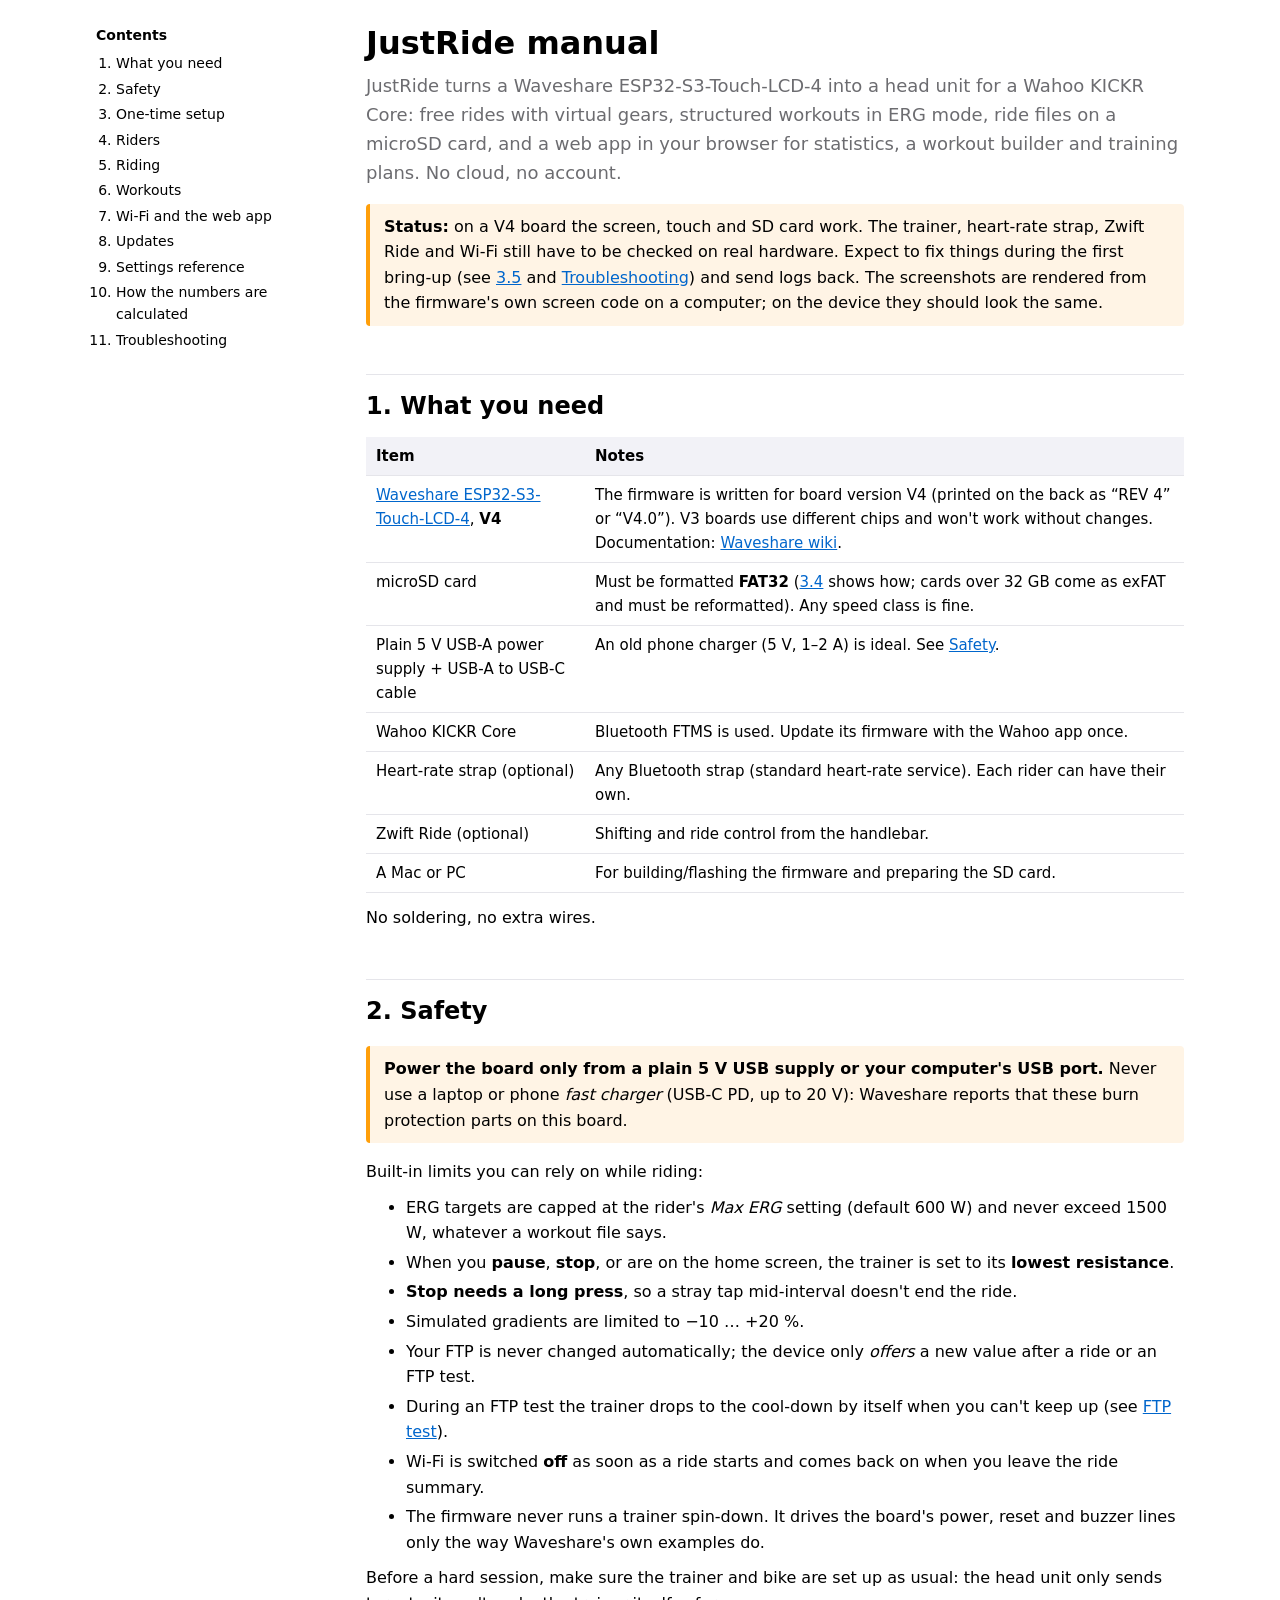
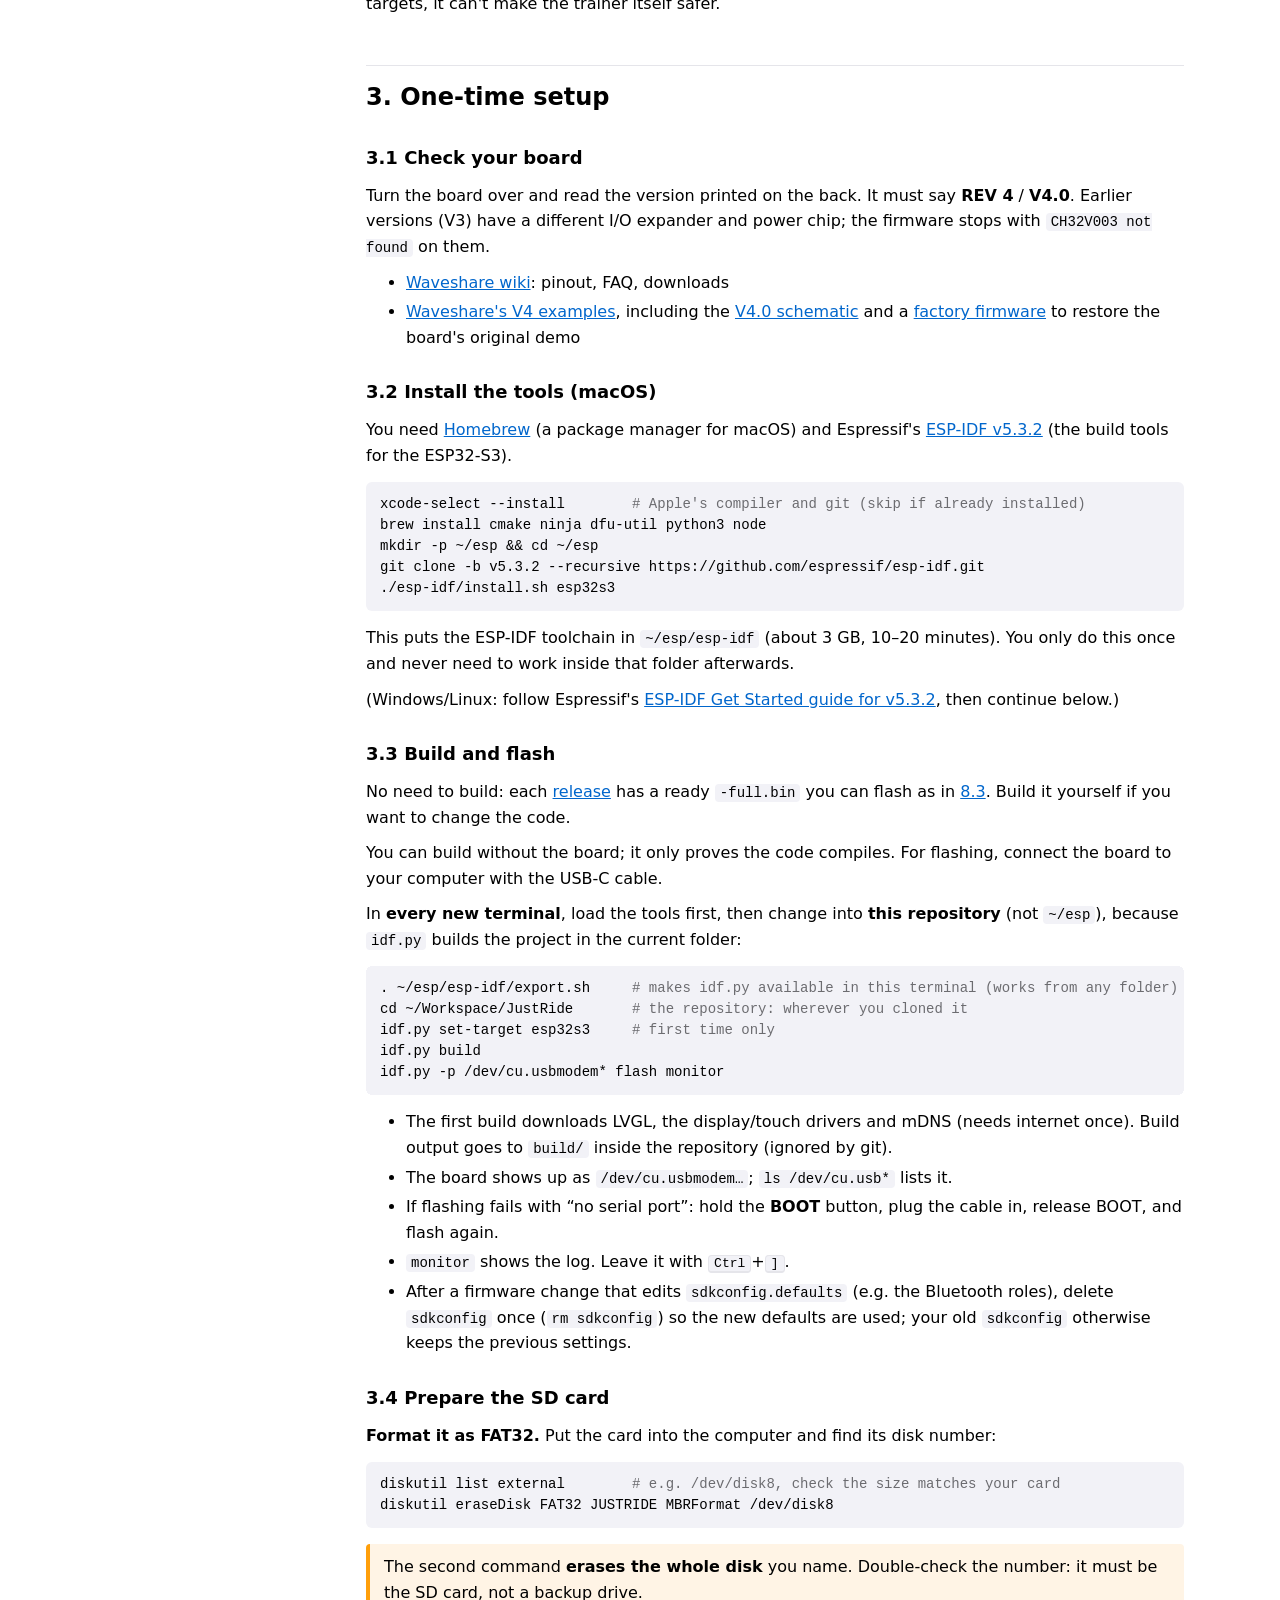
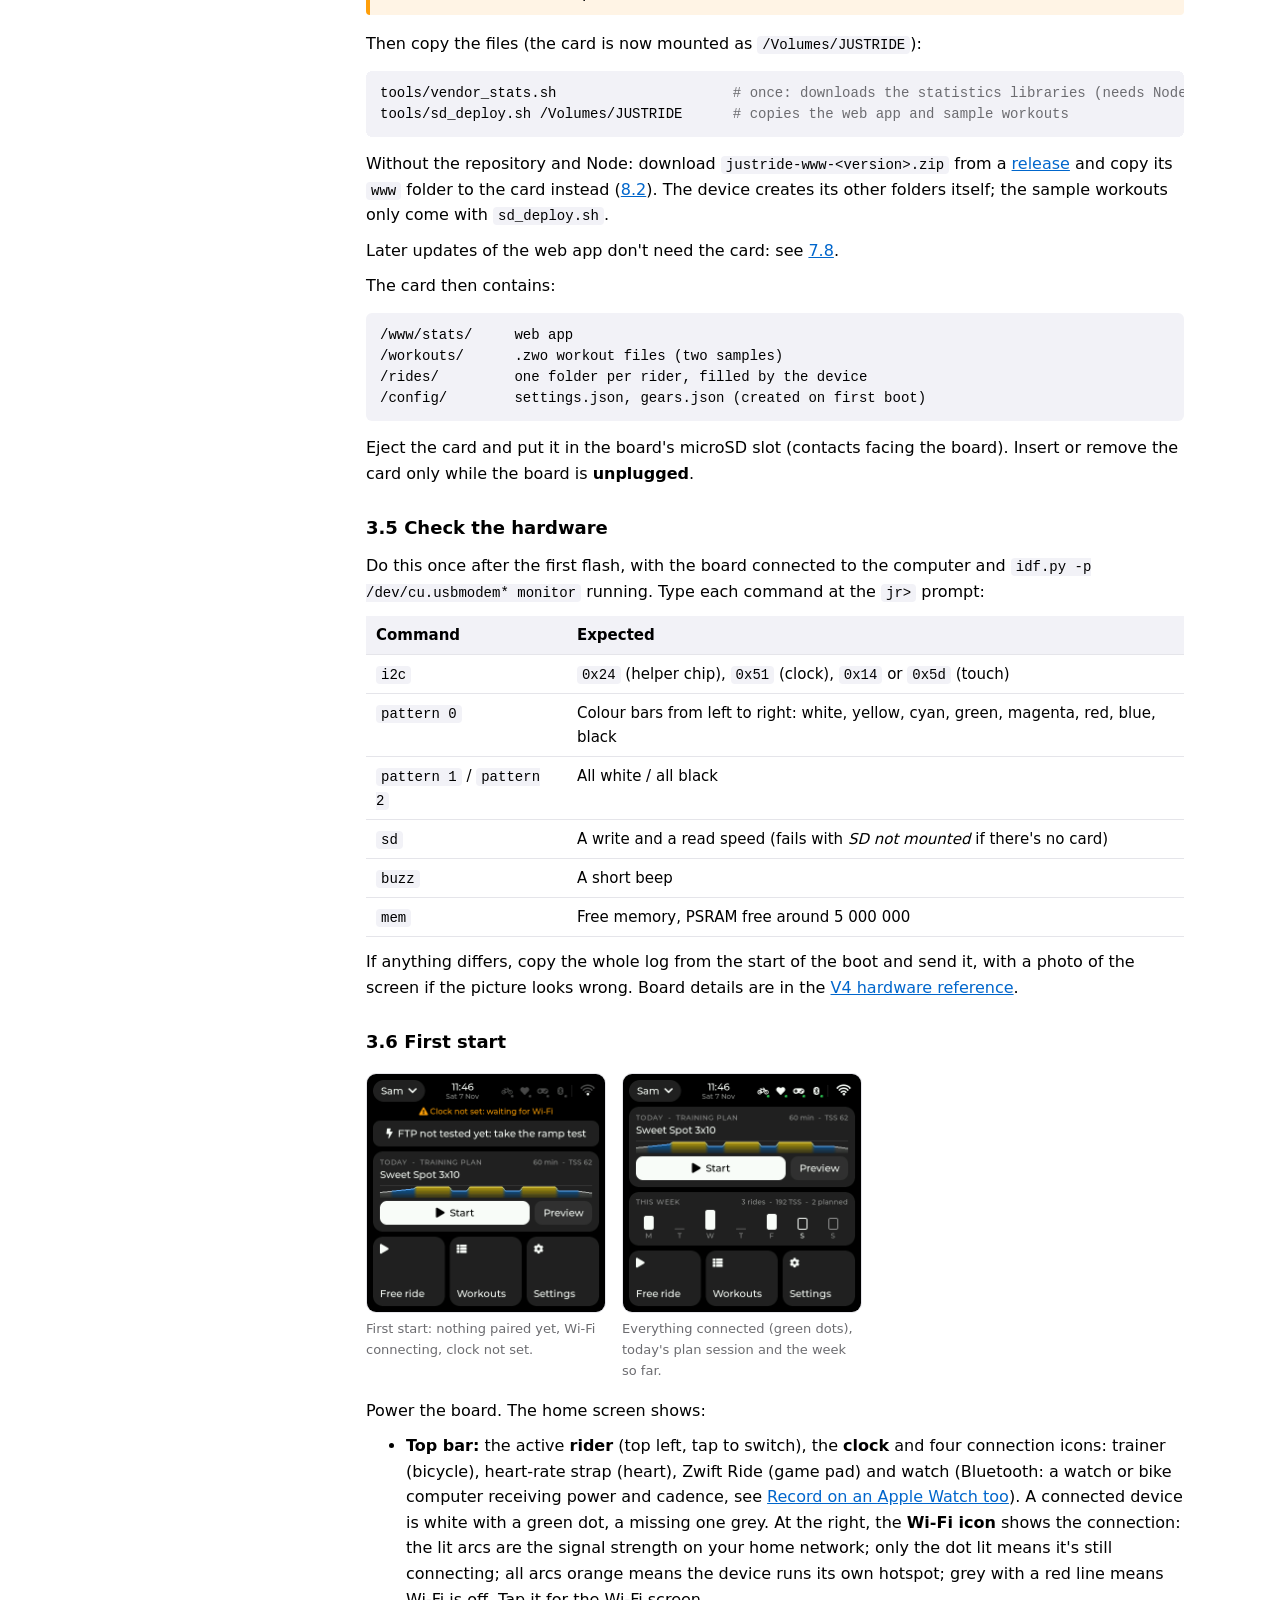
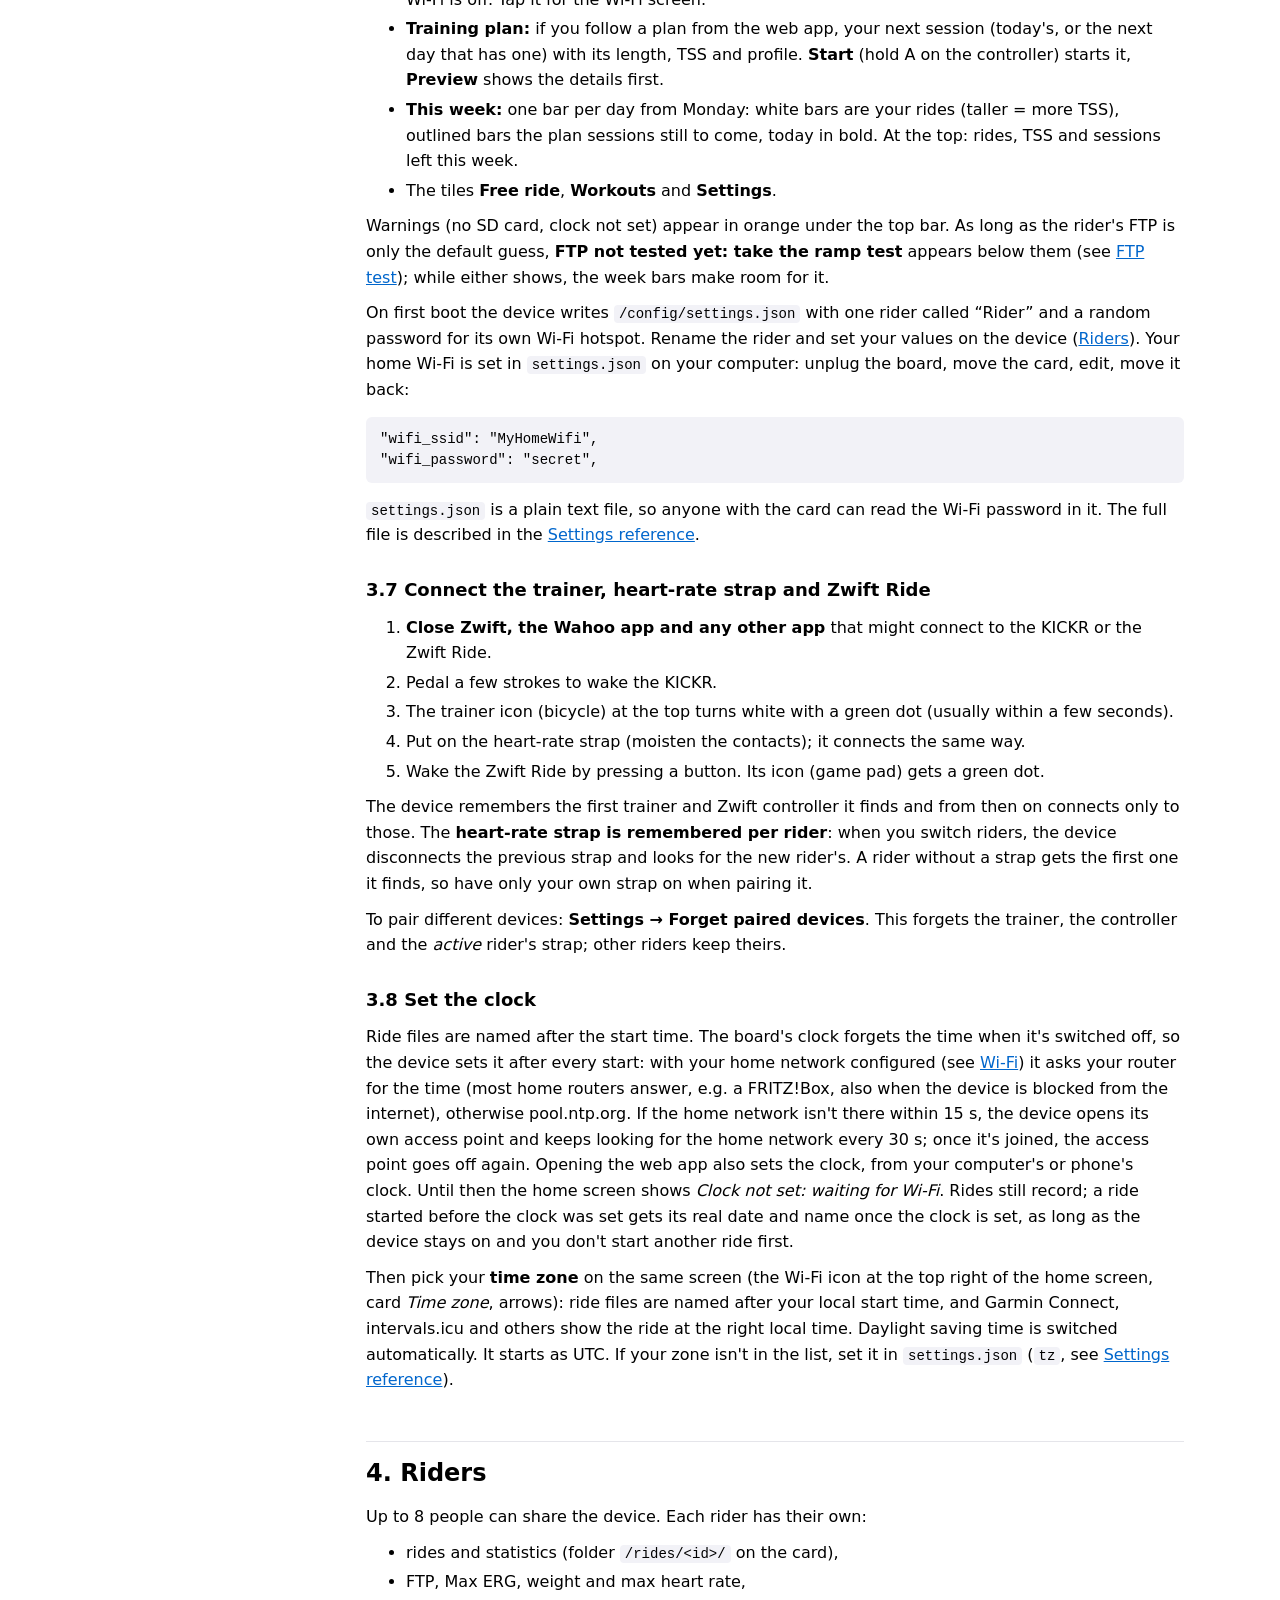
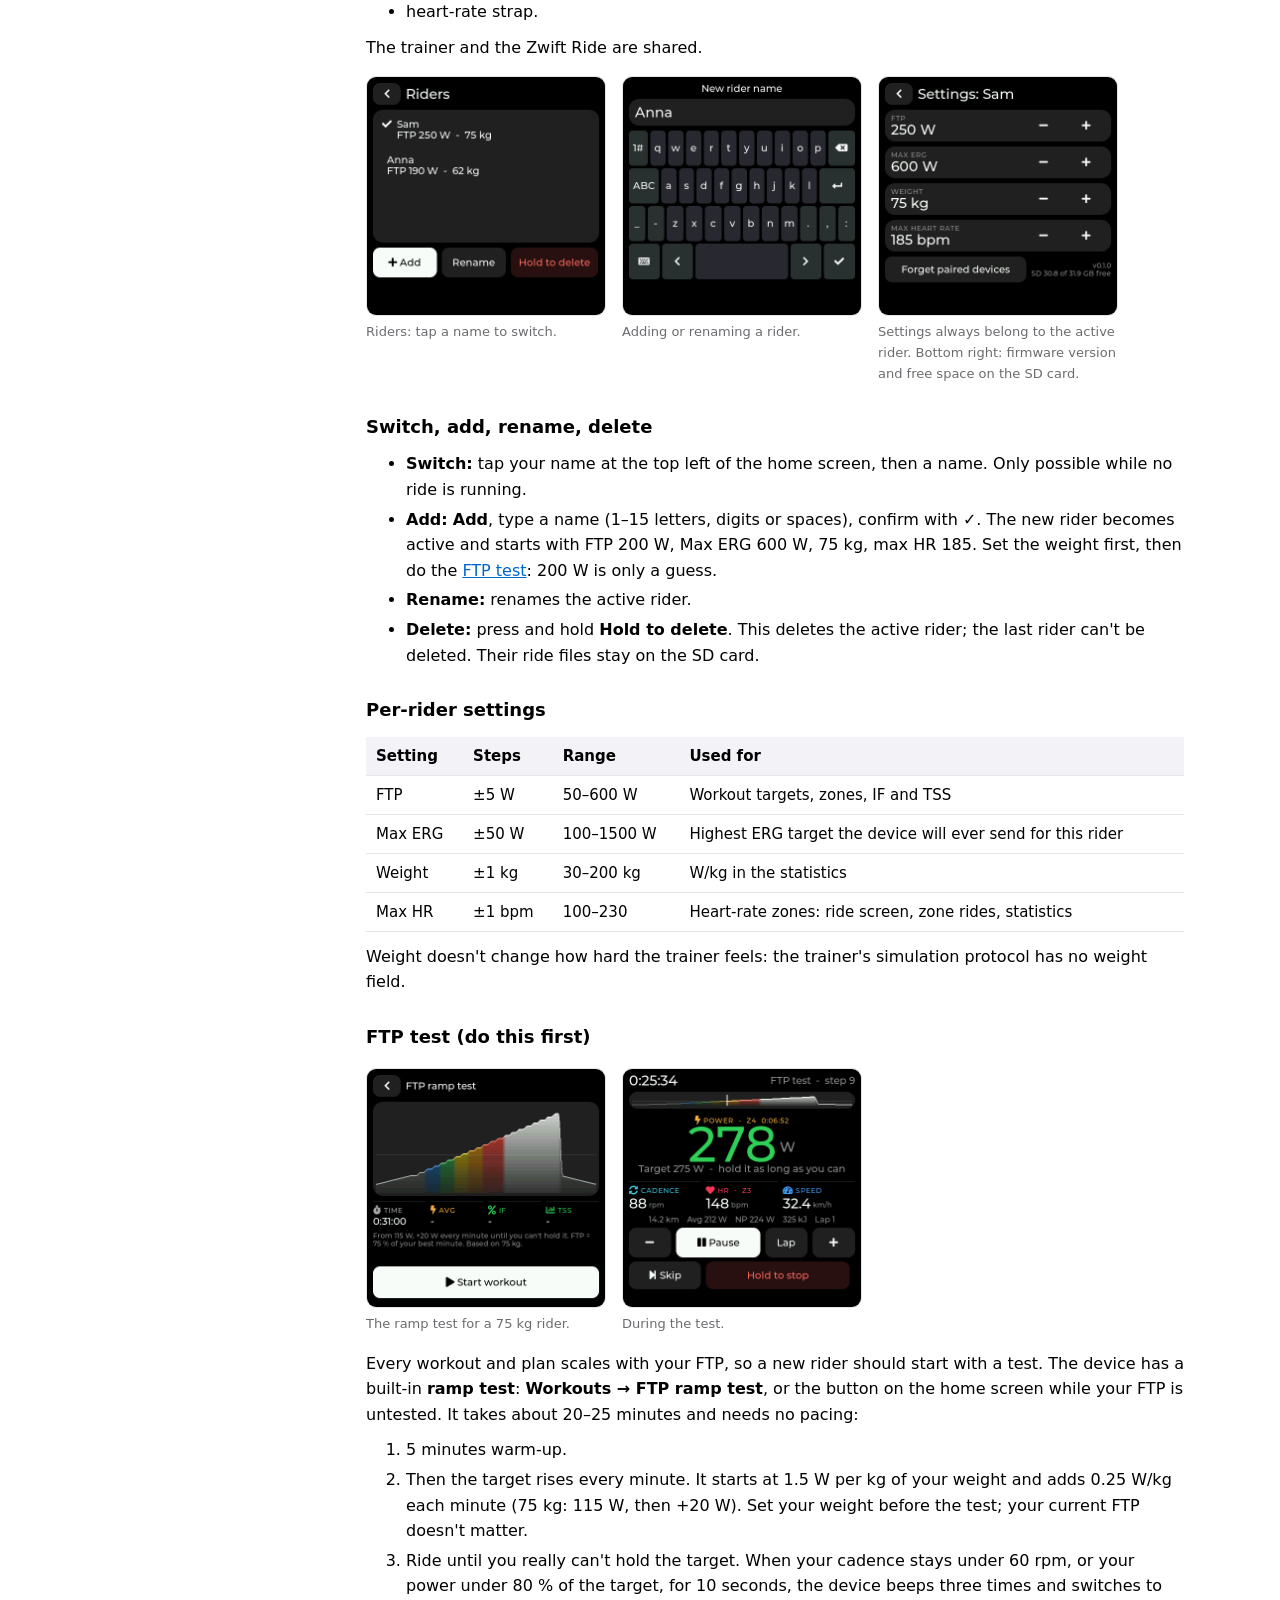
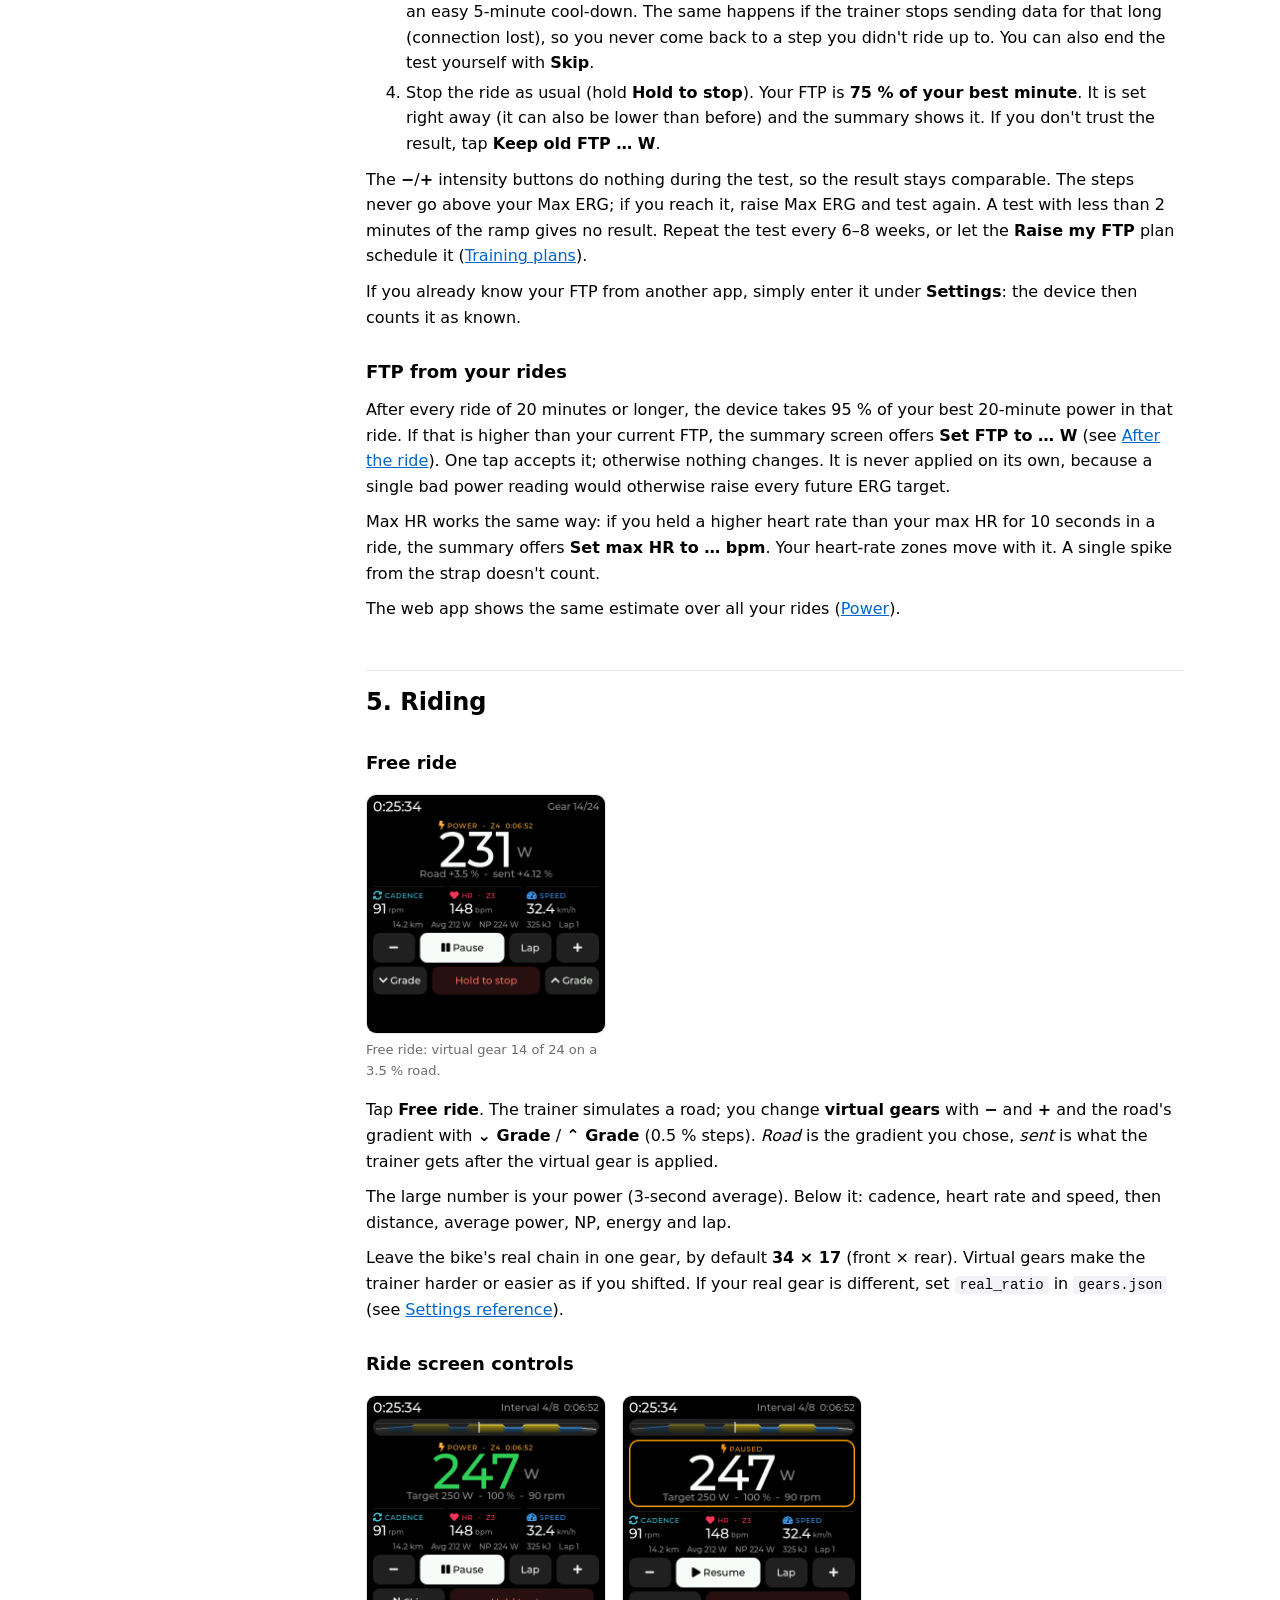
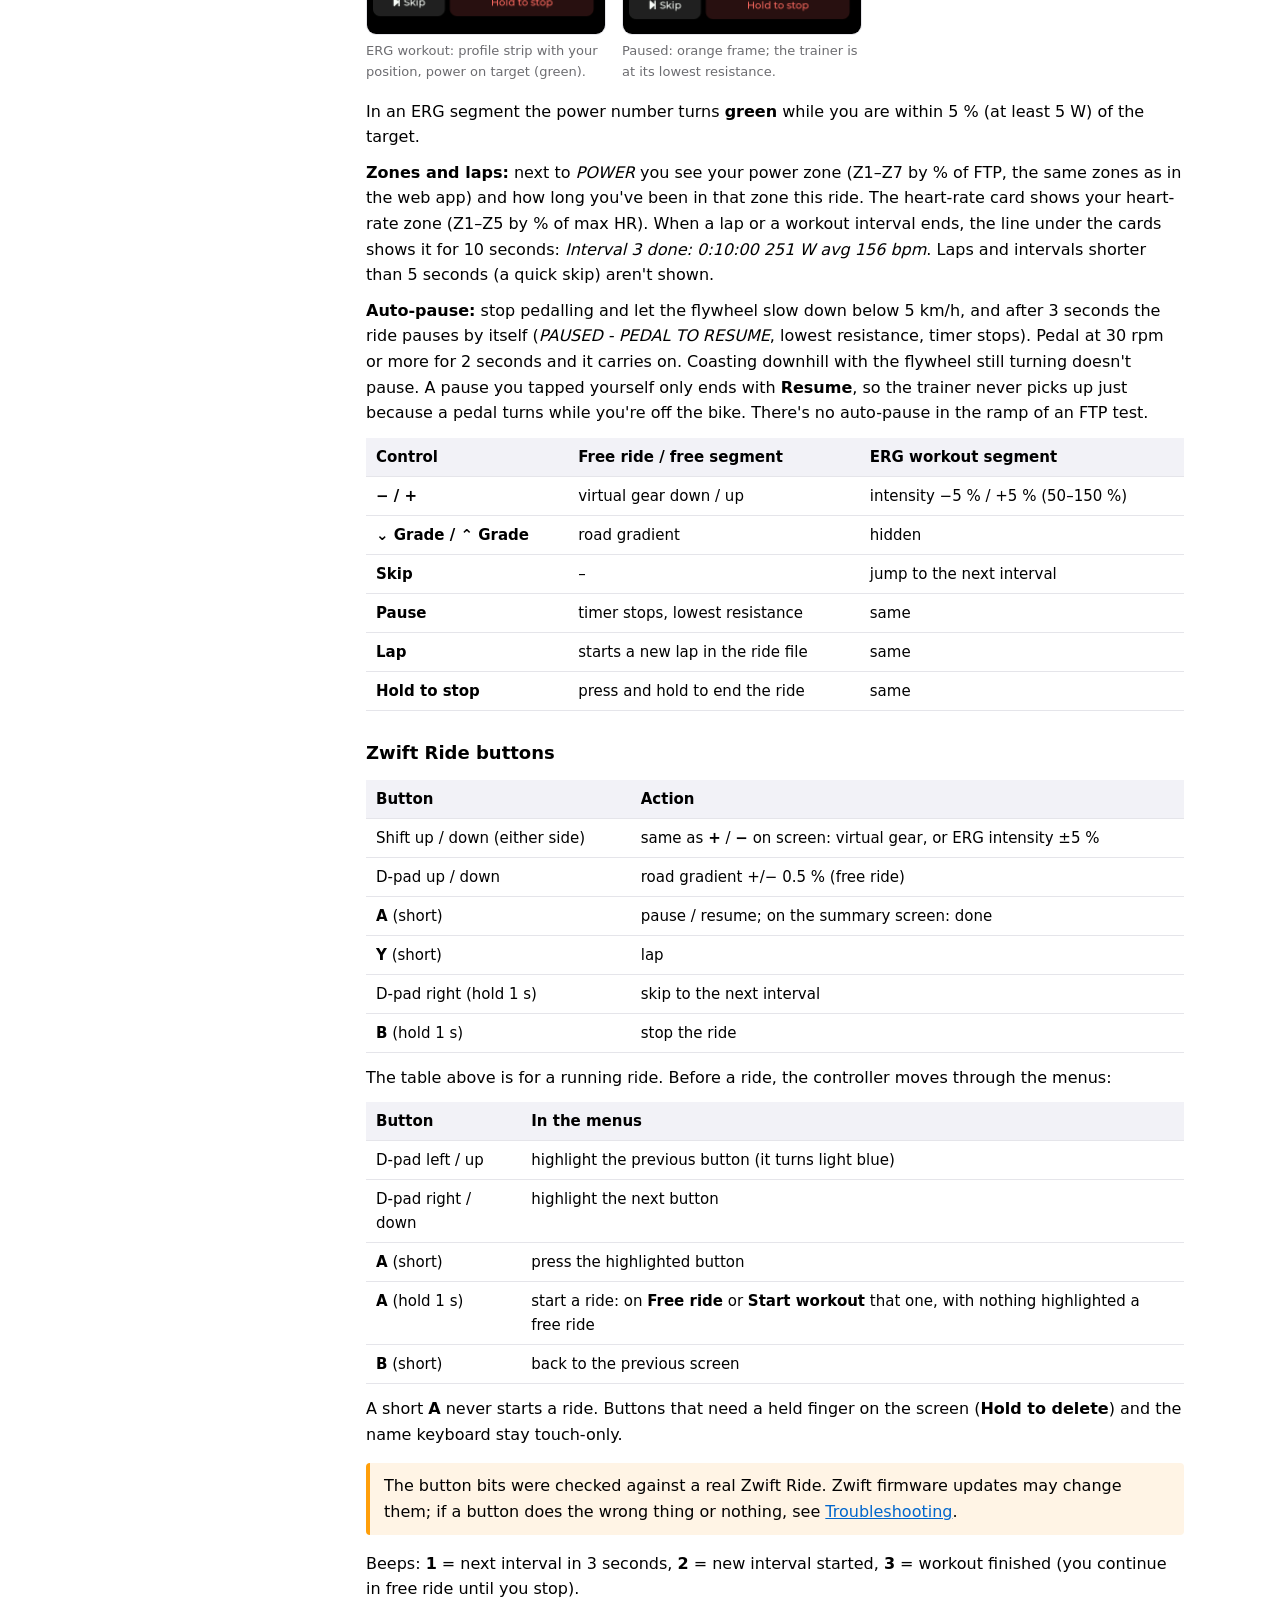
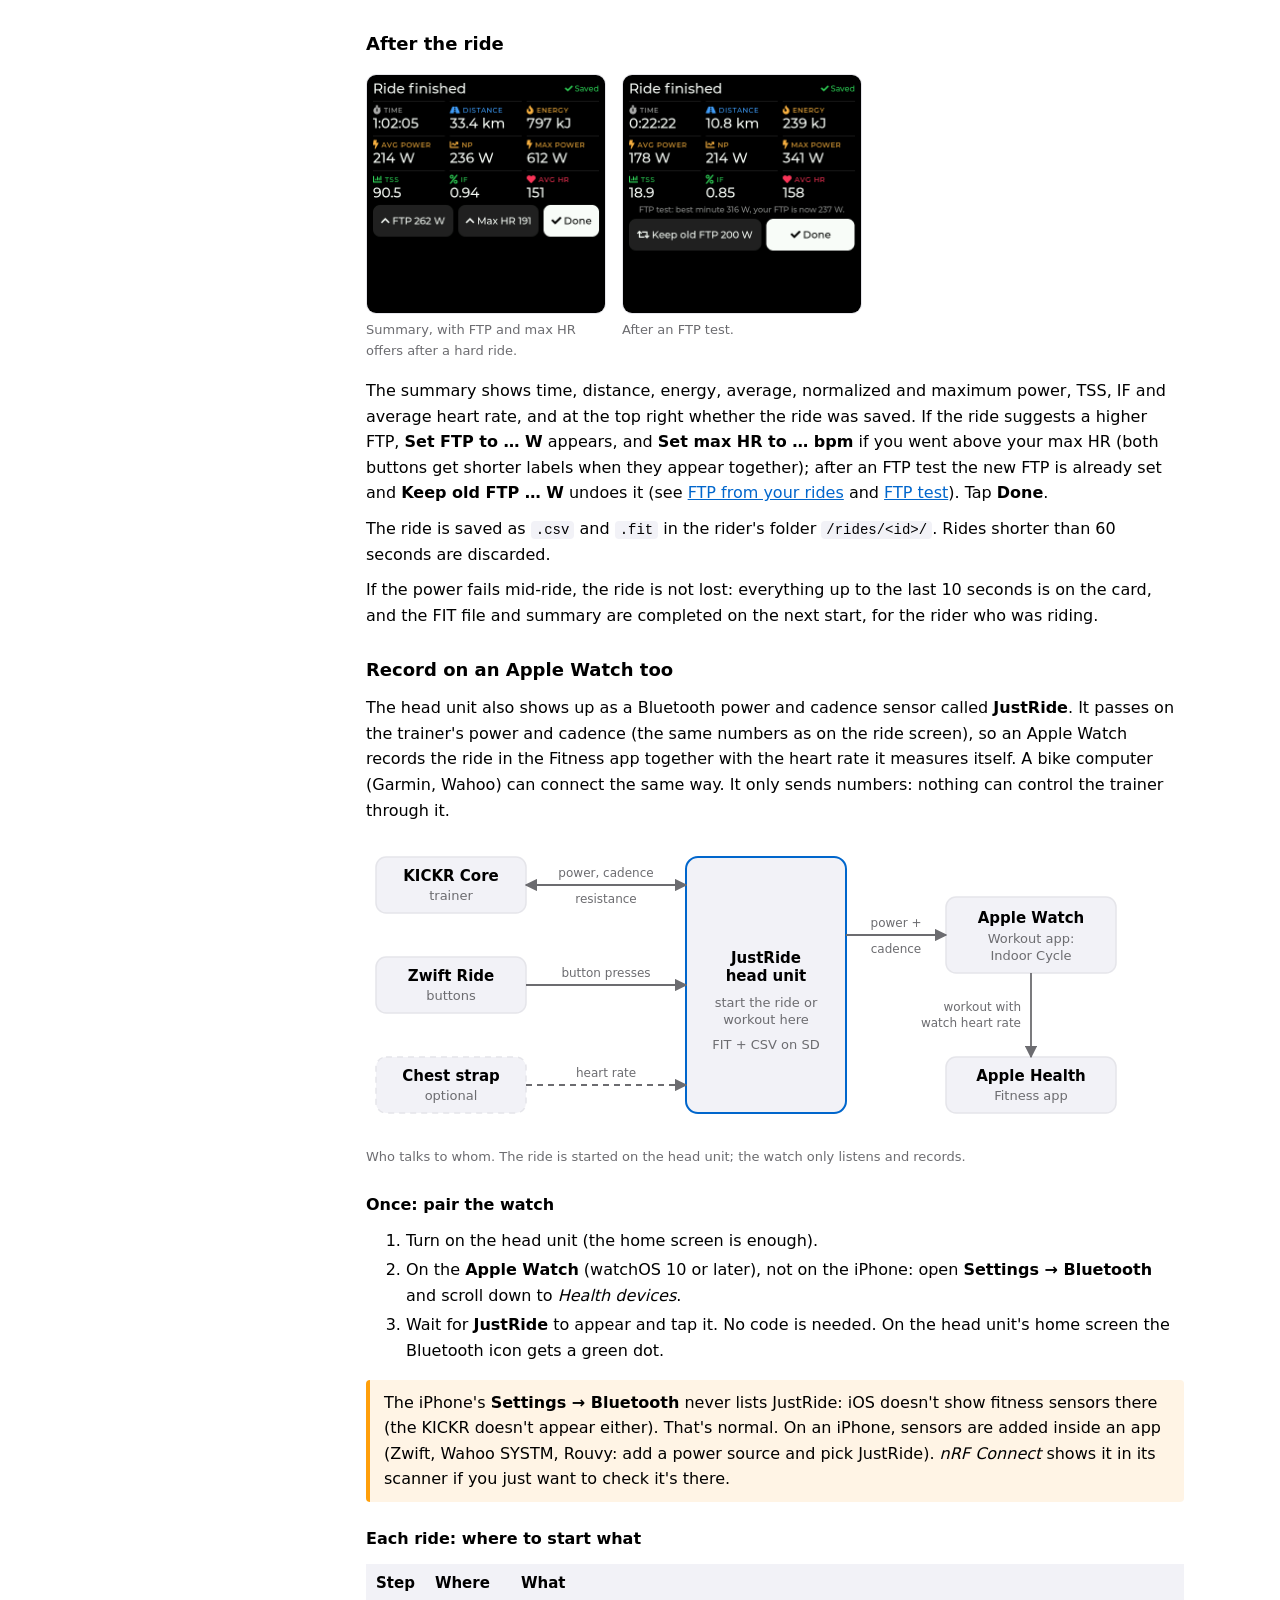
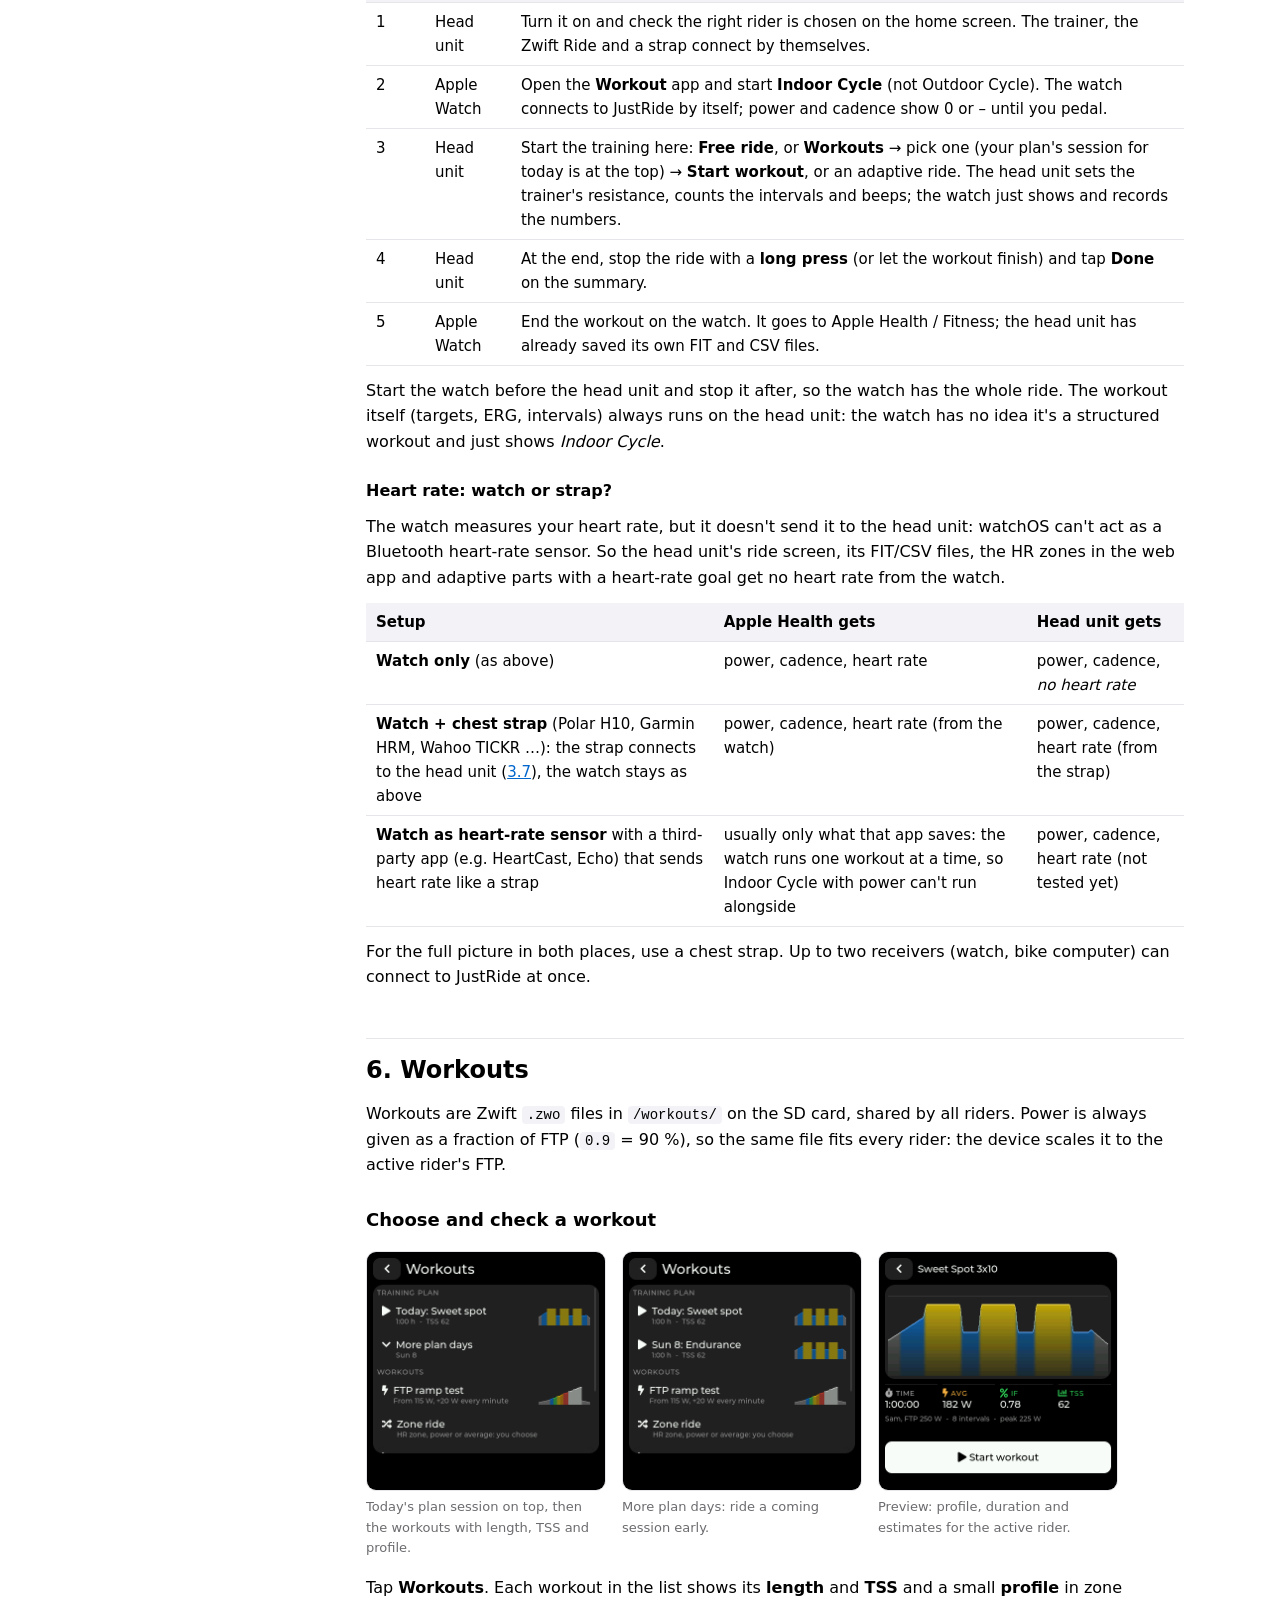
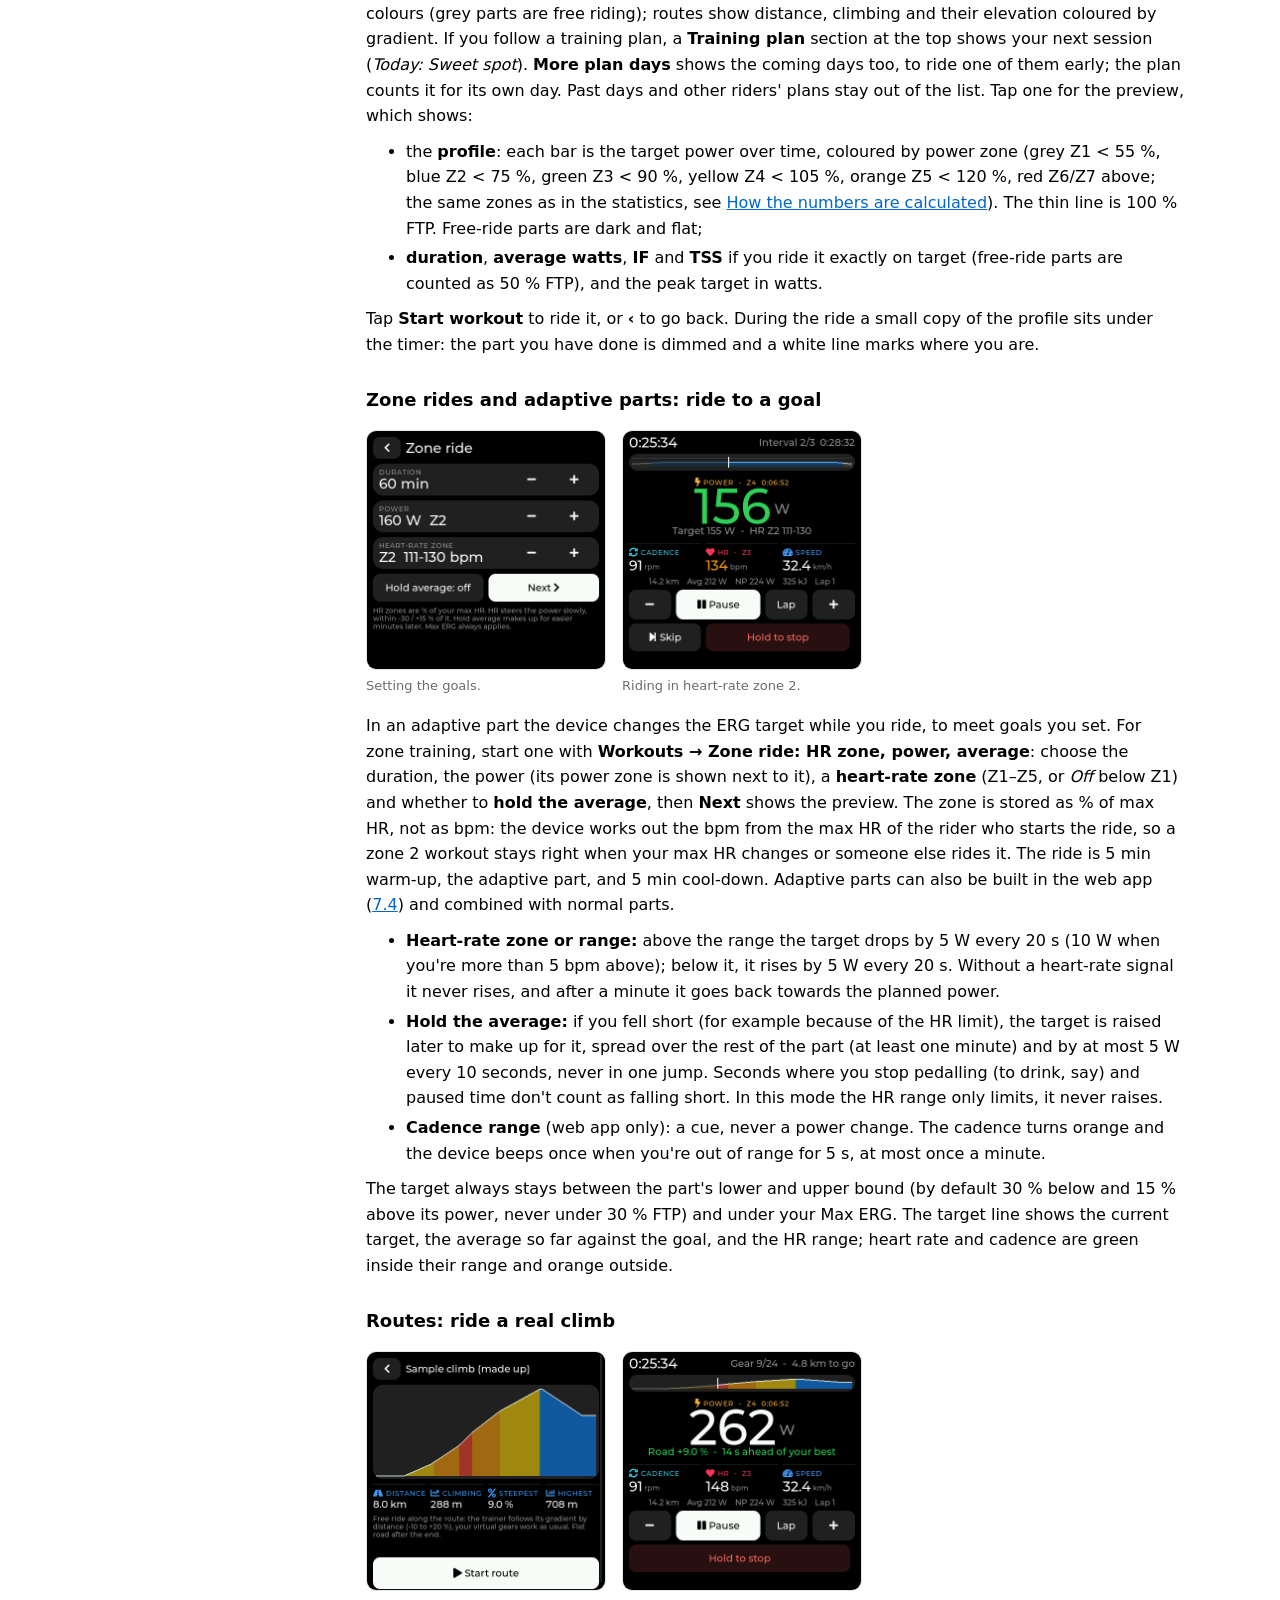
==== commit 016f79f9: "Firmware version in the web app's side rail; 5 min warm-up and cool-down everywhere - Side rail show" ====
--- a/docs/manual.html
+++ b/docs/manual.html
@@ -425,7 +425,7 @@
   <figure class="device"><img src="img/adaptive-setup.png" alt="Zone ride screen: duration, power with its power zone, heart-rate zone 2 with 111-130 bpm, hold average switch, Next button"><figcaption>Setting the goals.</figcaption></figure>
   <figure class="device"><img src="img/ride-adaptive.png" alt="Ride screen of an adaptive part: target line with HR zone 2 and its bpm, heart rate orange above the zone, HR card shows zone 3"><figcaption>Riding in heart-rate zone 2.</figcaption></figure>
 </div>
-<p>In an adaptive part the device changes the ERG target while you ride, to meet goals you set. For zone training, start one with <span class="btn">Workouts → Zone ride: HR zone, power, average</span>: choose the duration, the power (its power zone is shown next to it), a <b>heart-rate zone</b> (Z1–Z5, or <i>Off</i> below Z1) and whether to <b>hold the average</b>, then <span class="btn">Next</span> shows the preview. The zone is stored as % of max HR, not as bpm: the device works out the bpm from the max HR of the rider who starts the ride, so a zone 2 workout stays right when your max HR changes or someone else rides it. The ride is 10 min warm-up, the adaptive part, and 5 min cool-down. Adaptive parts can also be built in the web app (<a href="#webapp-workouts">7.4</a>) and combined with normal parts.</p>
+<p>In an adaptive part the device changes the ERG target while you ride, to meet goals you set. For zone training, start one with <span class="btn">Workouts → Zone ride: HR zone, power, average</span>: choose the duration, the power (its power zone is shown next to it), a <b>heart-rate zone</b> (Z1–Z5, or <i>Off</i> below Z1) and whether to <b>hold the average</b>, then <span class="btn">Next</span> shows the preview. The zone is stored as % of max HR, not as bpm: the device works out the bpm from the max HR of the rider who starts the ride, so a zone 2 workout stays right when your max HR changes or someone else rides it. The ride is 5 min warm-up, the adaptive part, and 5 min cool-down. Adaptive parts can also be built in the web app (<a href="#webapp-workouts">7.4</a>) and combined with normal parts.</p>
 <ul>
   <li><b>Heart-rate zone or range:</b> above the range the target drops by 5 W every 20 s (10 W when you're more than 5 bpm above); below it, it rises by 5 W every 20 s. Without a heart-rate signal it never rises, and after a minute it goes back towards the planned power.</li>
   <li><b>Hold the average:</b> if you fell short (for example because of the HR limit), the target is raised later to make up for it, spread over the rest of the part (at least one minute) and by at most 5 W every 10 seconds, never in one jump. Seconds where you stop pedalling (to drink, say) and paused time don't count as falling short. In this mode the HR range only limits, it never raises.</li>
@@ -538,7 +538,7 @@
 <h3 id="webapp-update">7.8 Device page, updating the web app</h3>
 <p>This manual comes with the web app: <span class="btn">Manual</span> in the sidebar (on a phone: on the <span class="btn">Device</span> page) opens the copy on the SD card, which matches the installed version and works without internet.</p>
 <p>The <span class="btn">Device</span> page lists all ride files for download, uploads <code>.zwo</code> files, flashes firmware (<a href="#updates">8</a>) and has a <b>SQL console</b> (DuckDB) for read-only queries over <code>summary</code> and <code>bests</code> (one <code>SELECT</code>, <code>WITH</code>, <code>FROM</code>, <code>SUMMARIZE</code> or <code>DESCRIBE</code>; no files or URLs, up to 500 rows); it loads 34 MB the first time you run a query.</p>
-<p>The ready-made web app from a release goes onto the card as in <a href="#update-www">8.2</a>. To update the web app over Wi-Fi, without taking out the card, run this on your computer:</p>
+<p>A firmware update brings its web app along (<a href="#updates">8</a>). To send a newer web app between firmware updates over Wi-Fi, without taking out the card, run this on your computer (it stays until the next firmware update):</p>
 <pre><code>tools/web_deploy.sh              <span class="c"># or with an address: tools/web_deploy.sh 192.168.178.80</span>
 tools/web_deploy.sh --check      <span class="c"># only tells you whether the device is behind</span></code></pre>
 <p>It sends only the files that changed, usually in a few seconds. If the device isn't accepting uploads, the script asks you to tap <span class="btn">Wi-Fi icon → Allow firmware update</span> on the device and carries on by itself once you have. It ends by checking the version on the device. If it gets interrupted, run it again: it picks up what's missing. <code>--force</code> sends every file.</p>
@@ -584,7 +584,7 @@
   <tr><td><code>justride-1.2.0-full.bin</code></td><td>First install over USB, without building (<a href="#update-usb">8.3</a>)</td></tr>
   <tr><td><code>SHA256SUMS</code></td><td>Checksums: <code>shasum -a 256 -c SHA256SUMS --ignore-missing</code> in the download folder</td></tr>
 </table>
-<p class="note">Update the firmware and the web app to the <b>same version</b>: a new web app may need a new firmware and the other way round.</p>
+<p class="note">The firmware carries its web app and this manual: on its first start, a new firmware (over Wi-Fi or USB) copies them to the SD card (about 10 seconds longer than a normal start, once). So a firmware update is all you need. Only the SQL console's DuckDB (34 MB) isn't inside: it comes with the www zip (<a href="#update-www">8.2</a>) or <code>tools/web_deploy.sh</code> and rarely changes.</p>
 
 <h3 id="update-fw">8.1 Firmware over Wi-Fi</h3>
 <ol>
@@ -594,10 +594,10 @@
   <li>The web app shows the version in the file and the installed one before it uploads, and refuses if you haven't tapped <span class="btn">Allow firmware update</span>.</li>
   <li>The device restarts. If the new firmware fails to start, the device automatically goes back to the previous one. The web app waits for the restart and says which version is running then: “Done: firmware … is running”, or that the device went back.</li>
 </ol>
-<p>Your riders, settings, rides and workouts are on the SD card and stay as they are; paired devices are kept too.</p>
+<p>Your riders, settings, rides and workouts are on the SD card and stay as they are; paired devices are kept too. The matching web app is copied to the card on the first start, so reload the web app afterwards.</p>
 
 <h3 id="update-www">8.2 The web app</h3>
-<p>The web app lives on the SD card, not in the firmware, so it's updated separately:</p>
+<p>A firmware update already brings its web app (<a href="#updates">8</a>). The www zip is for a new SD card, or for the SQL console's DuckDB, which isn't inside the firmware:</p>
 <ol>
   <li>Download <code>justride-www-&lt;version&gt;.zip</code> and unzip it on your computer. It contains a folder <code>www</code>.</li>
   <li>Unplug the device, put the SD card into the computer and copy that <code>www</code> folder to the top level of the card, replacing the old one. Nothing else on the card is touched (rides, workouts, settings and plans live in other folders).</li>
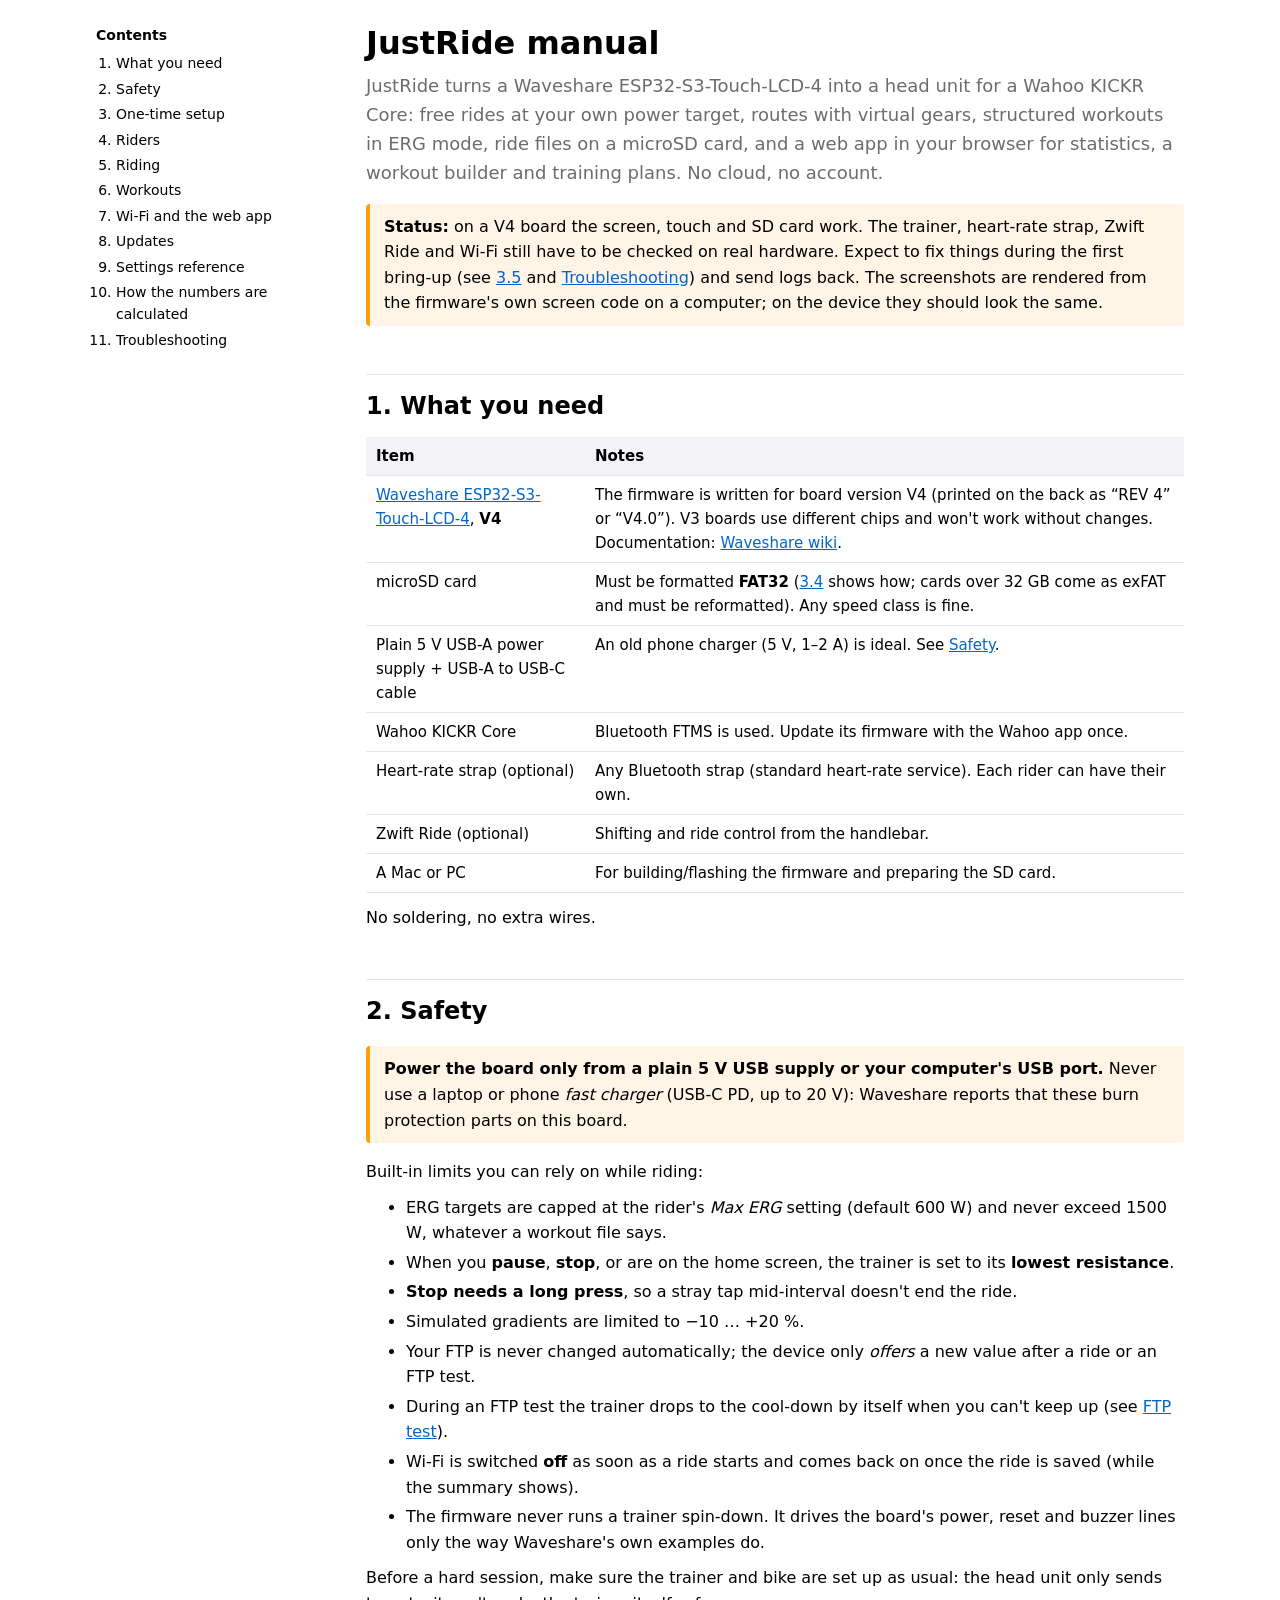
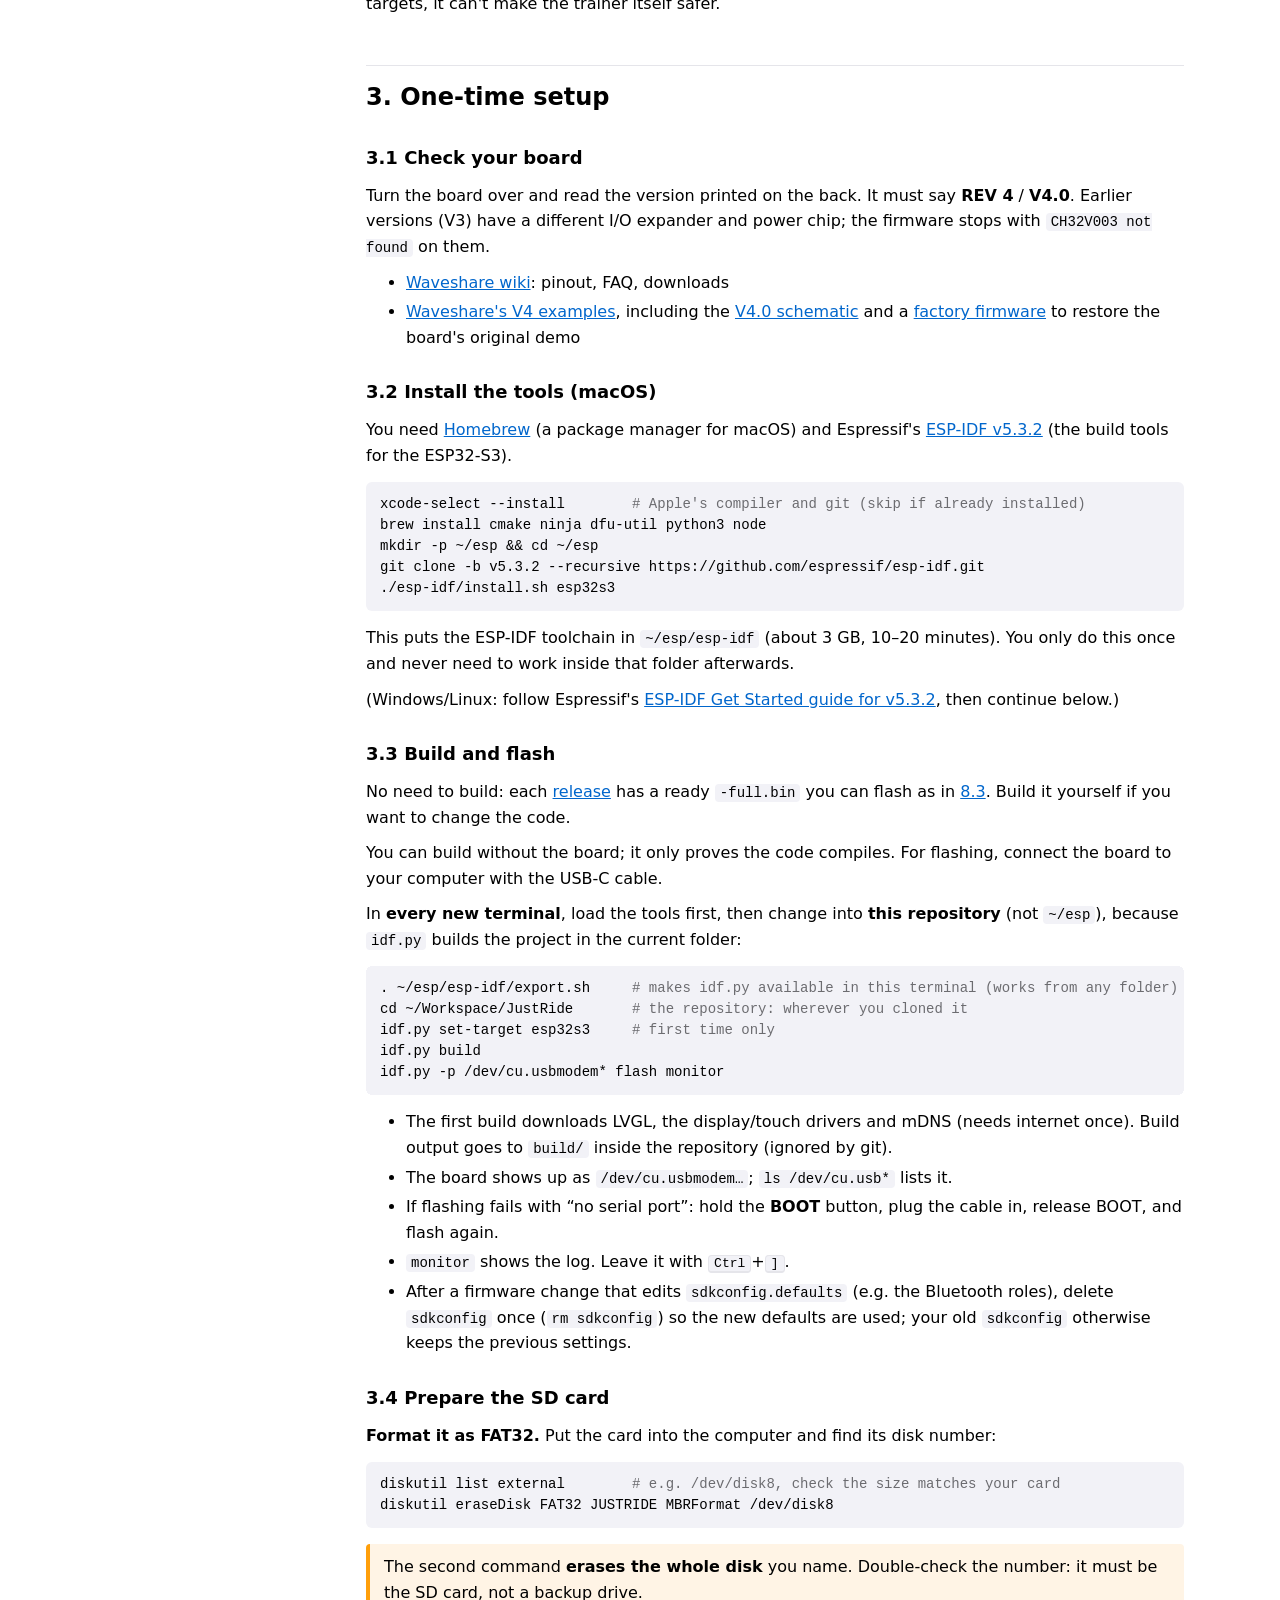
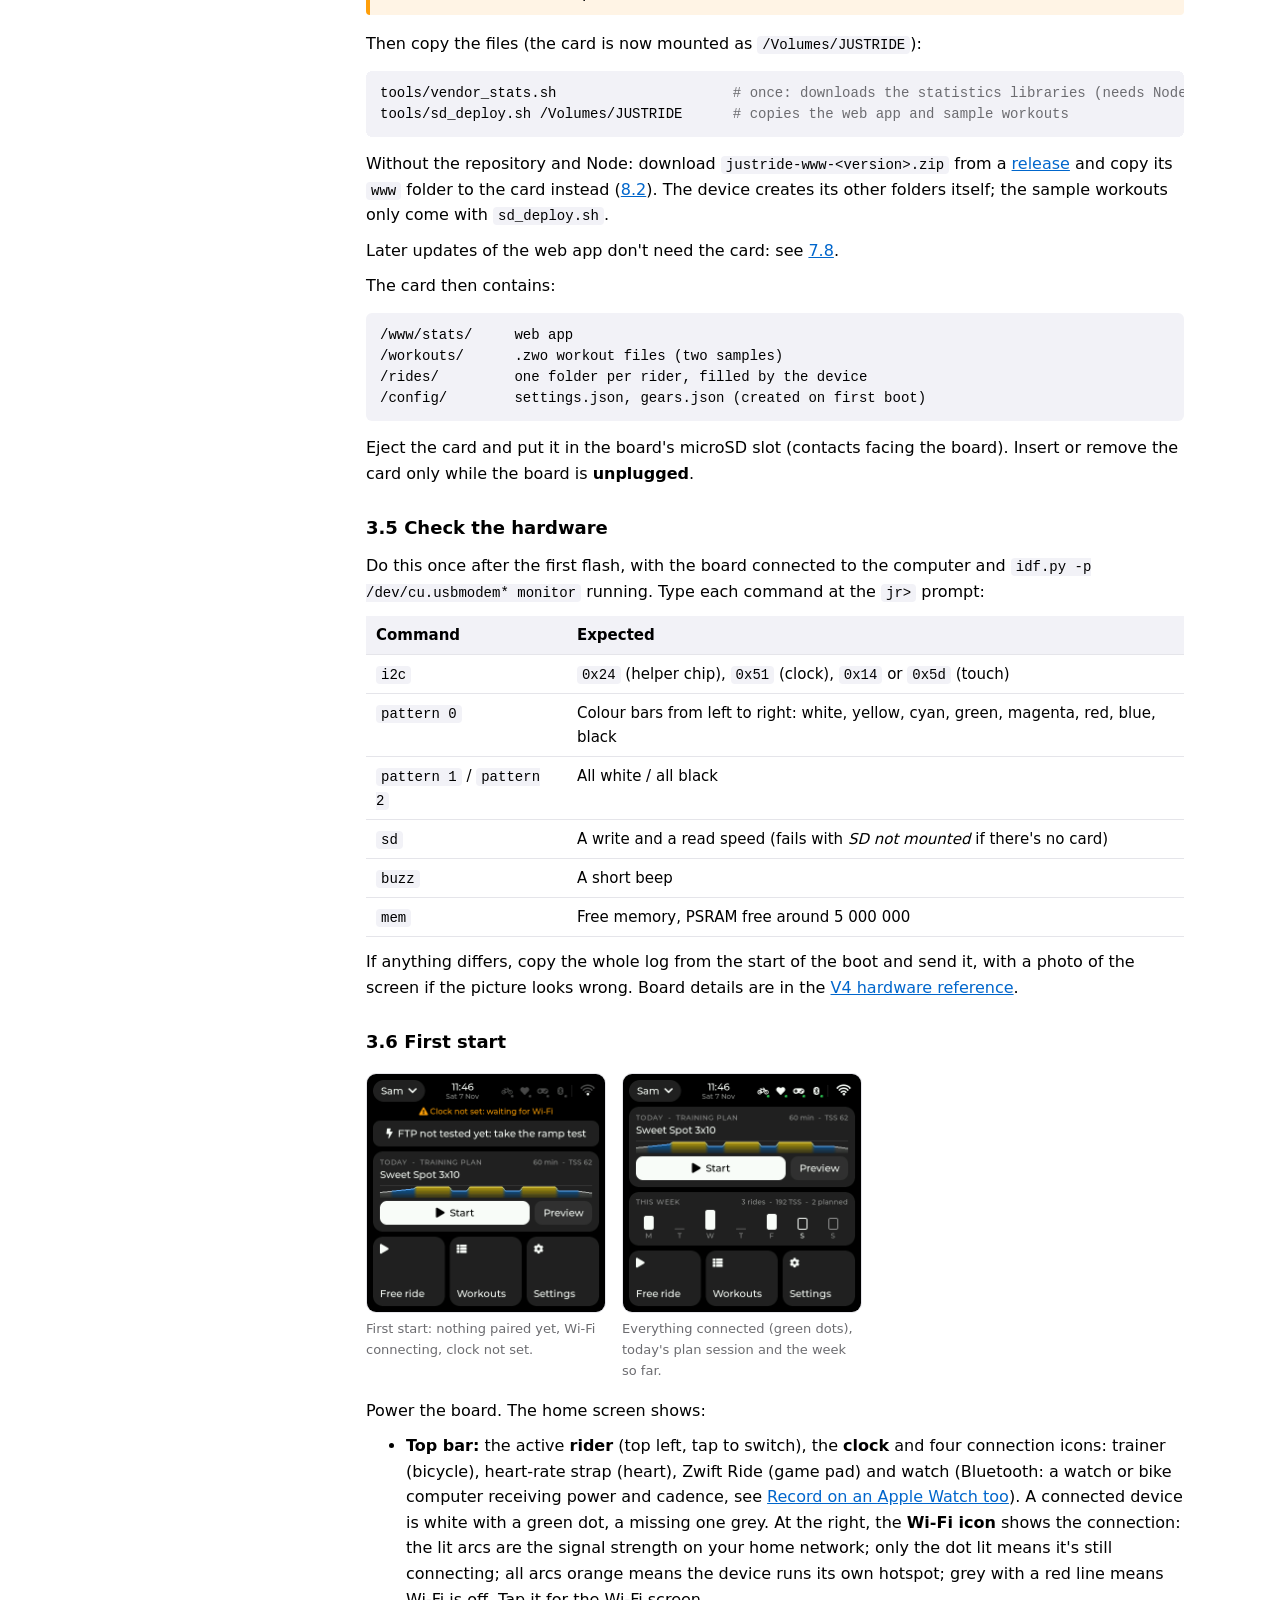
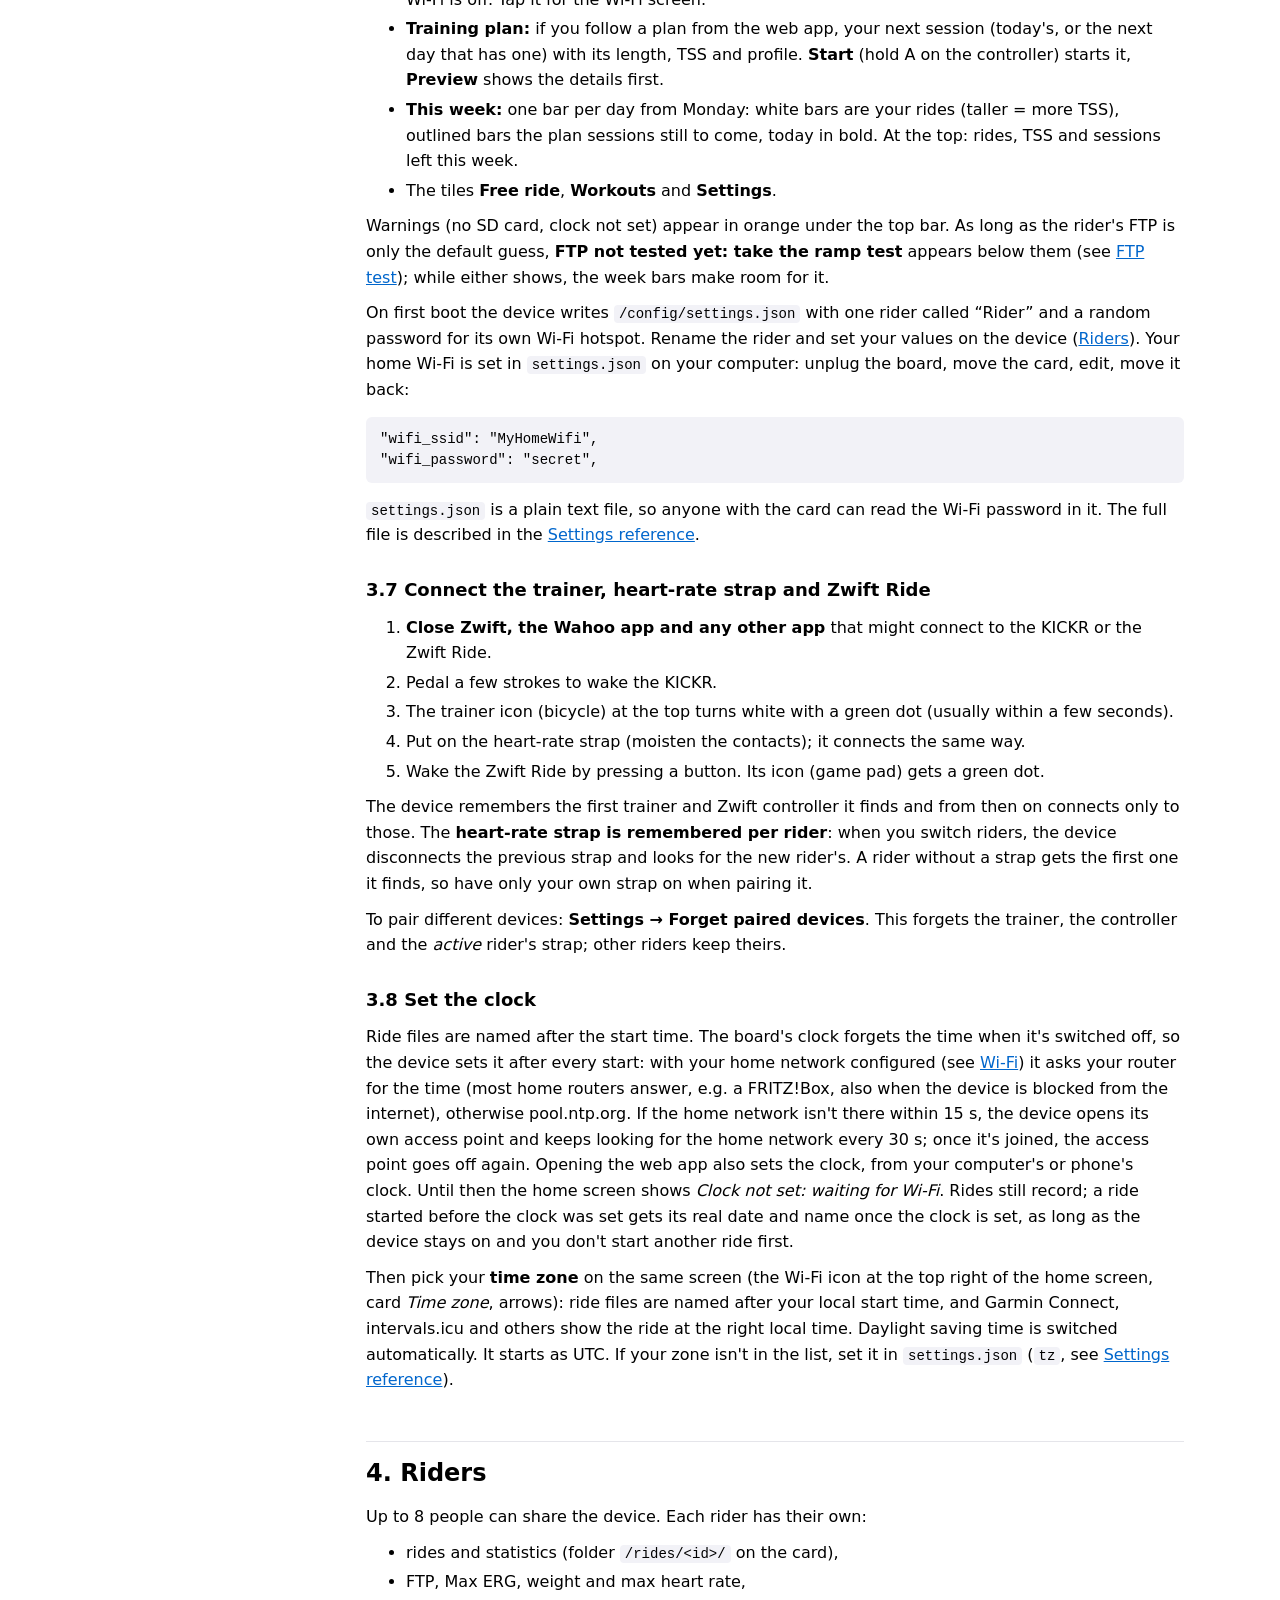
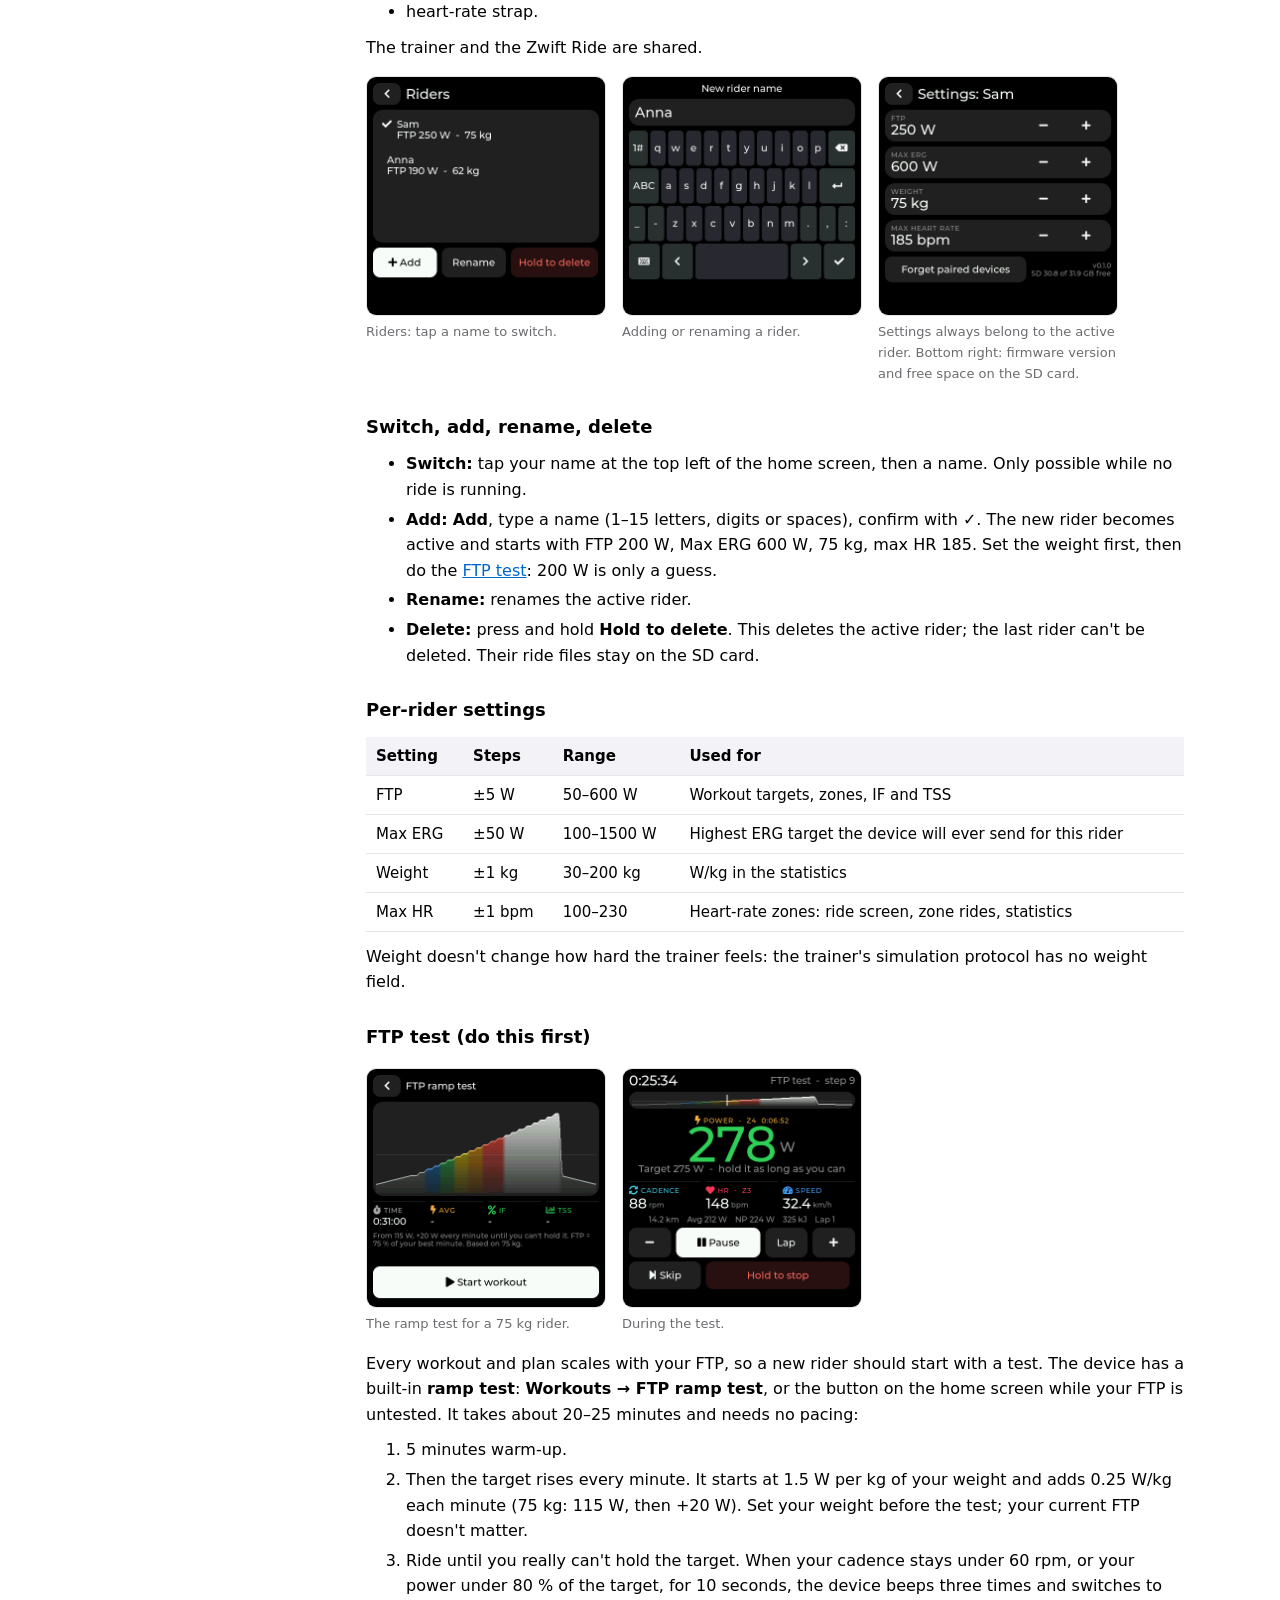
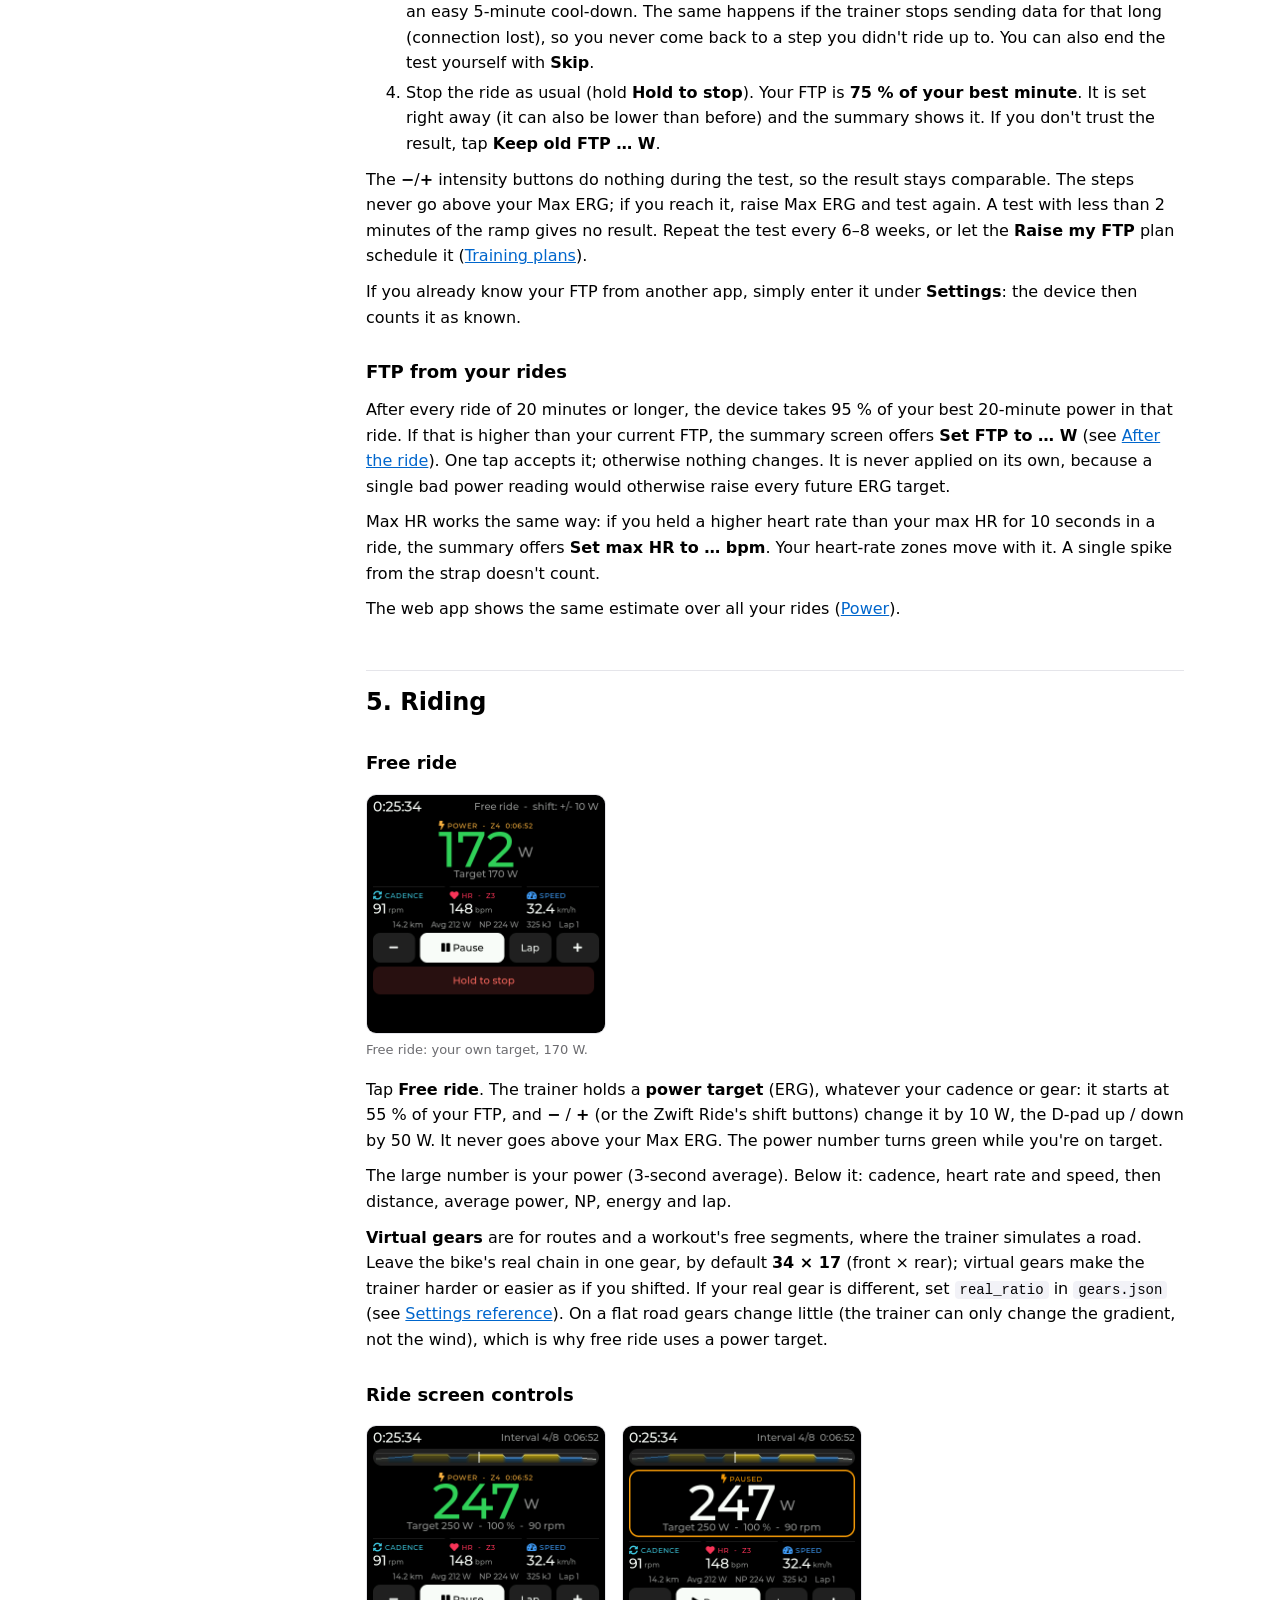
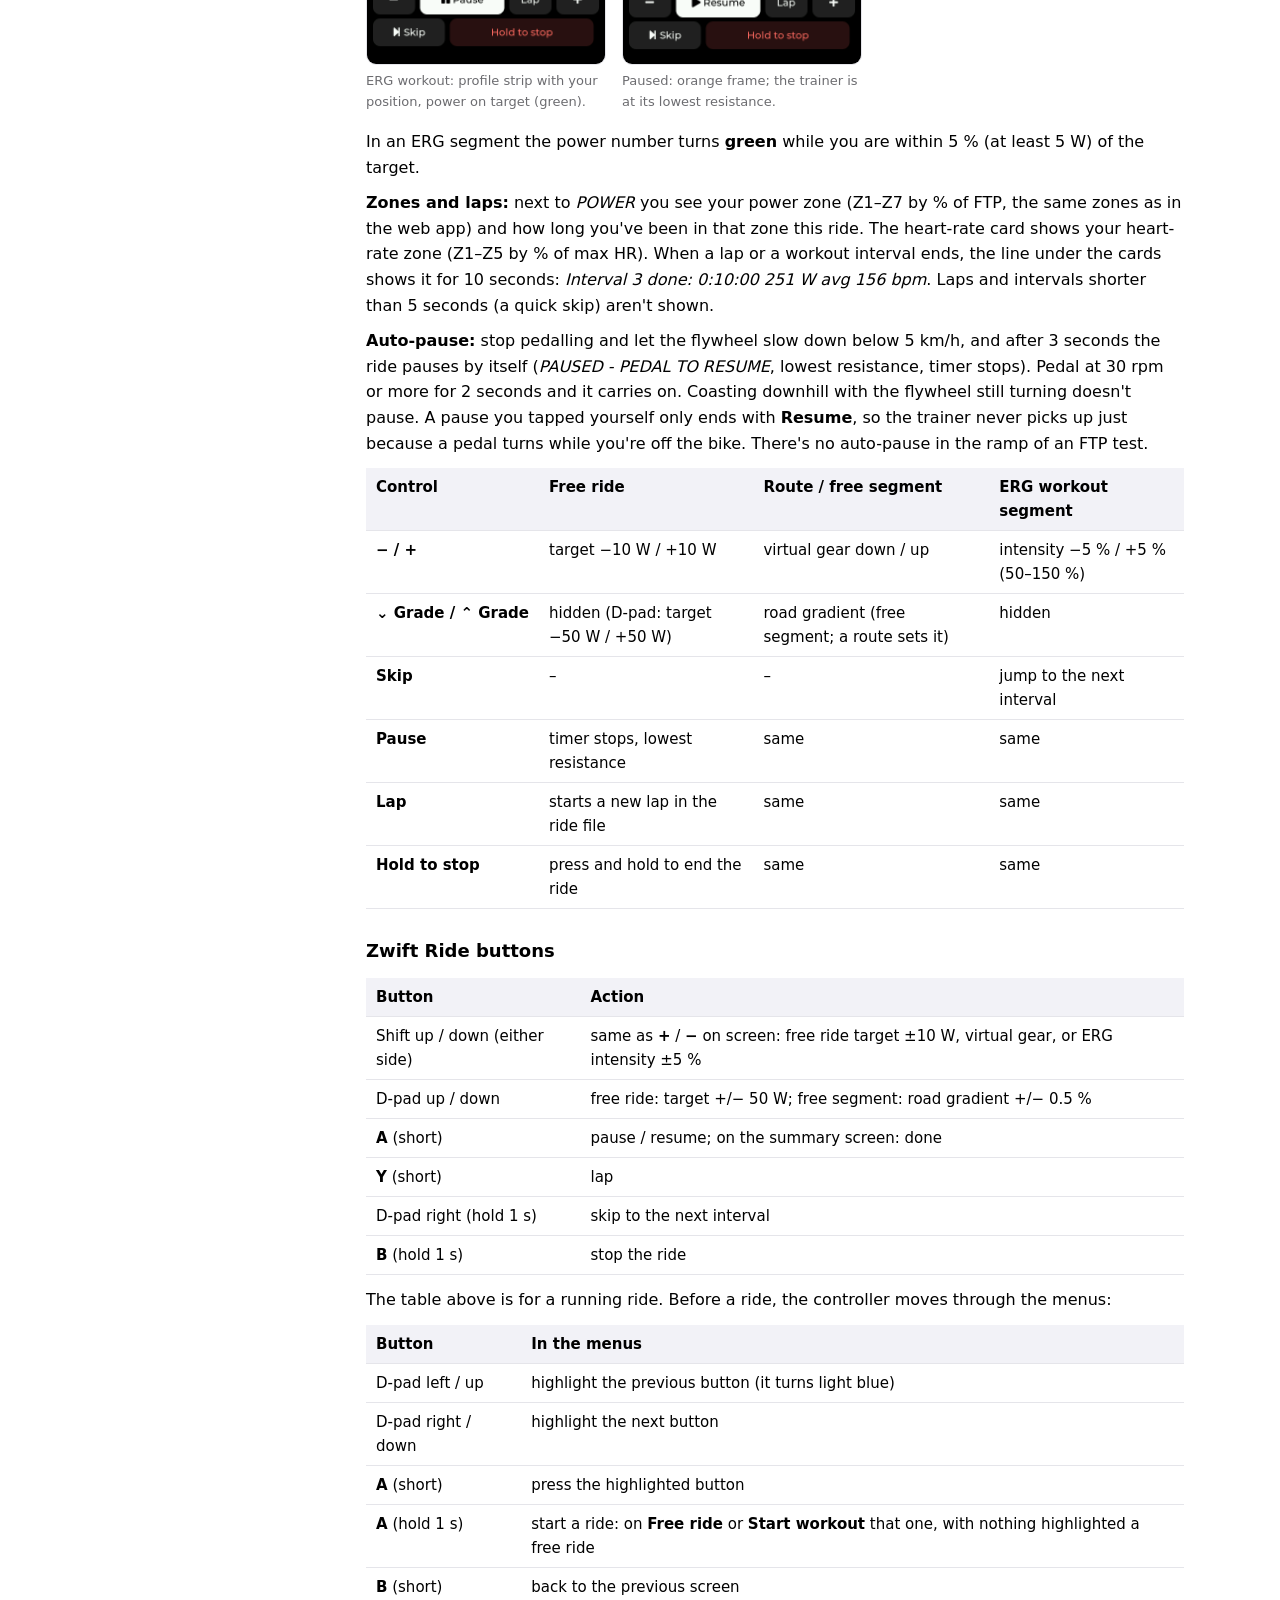
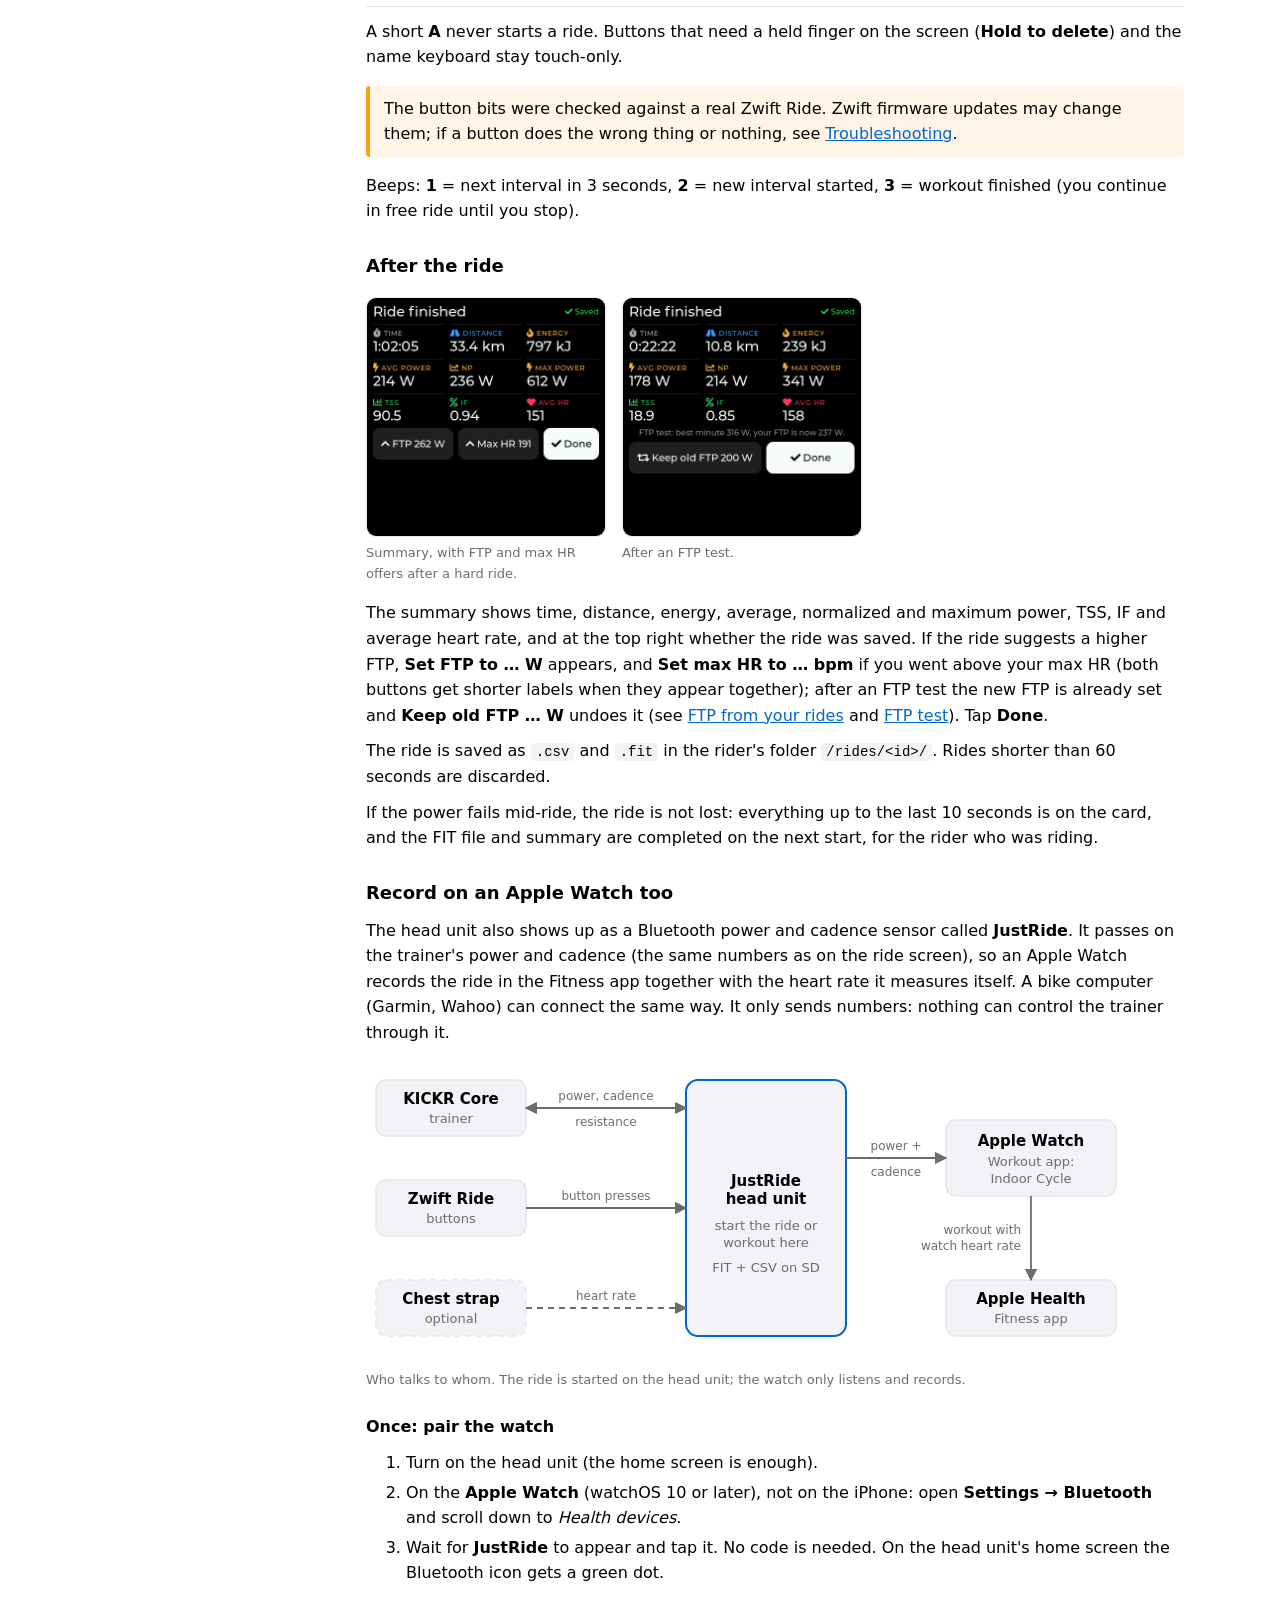
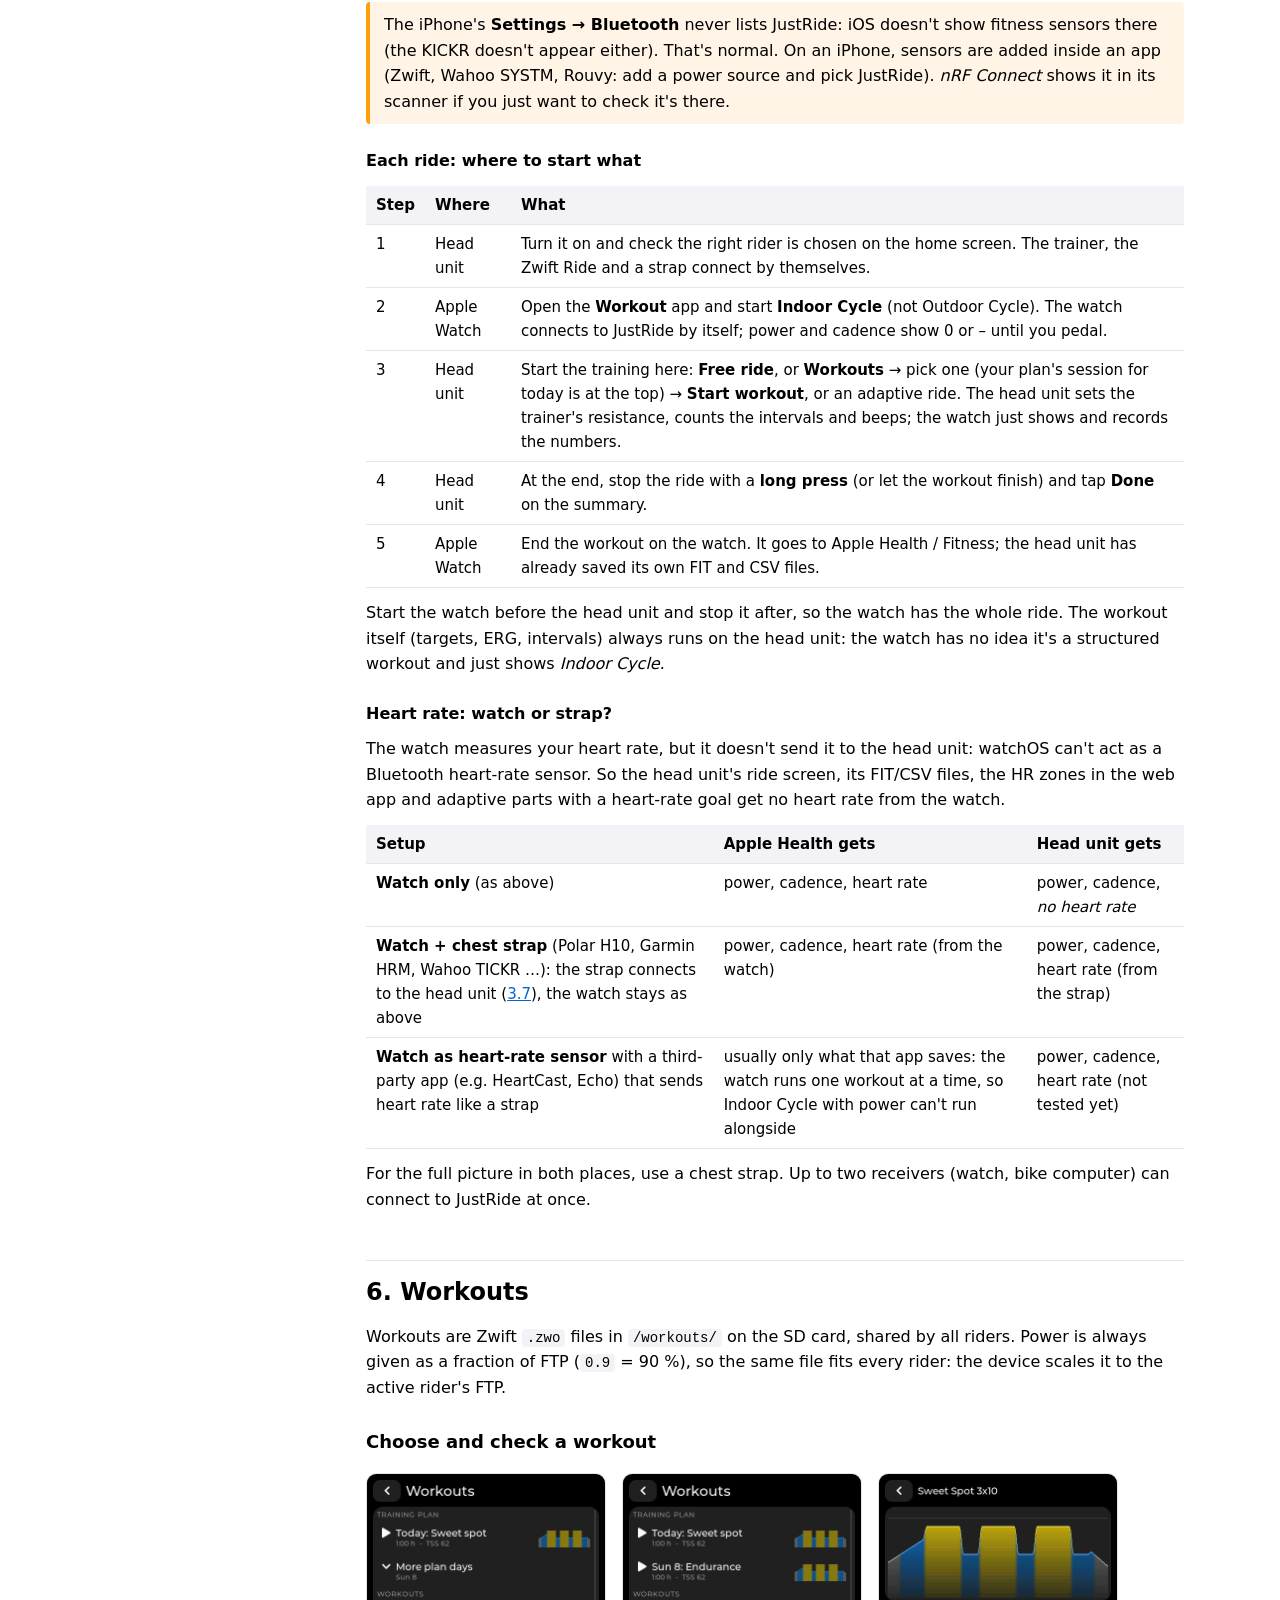
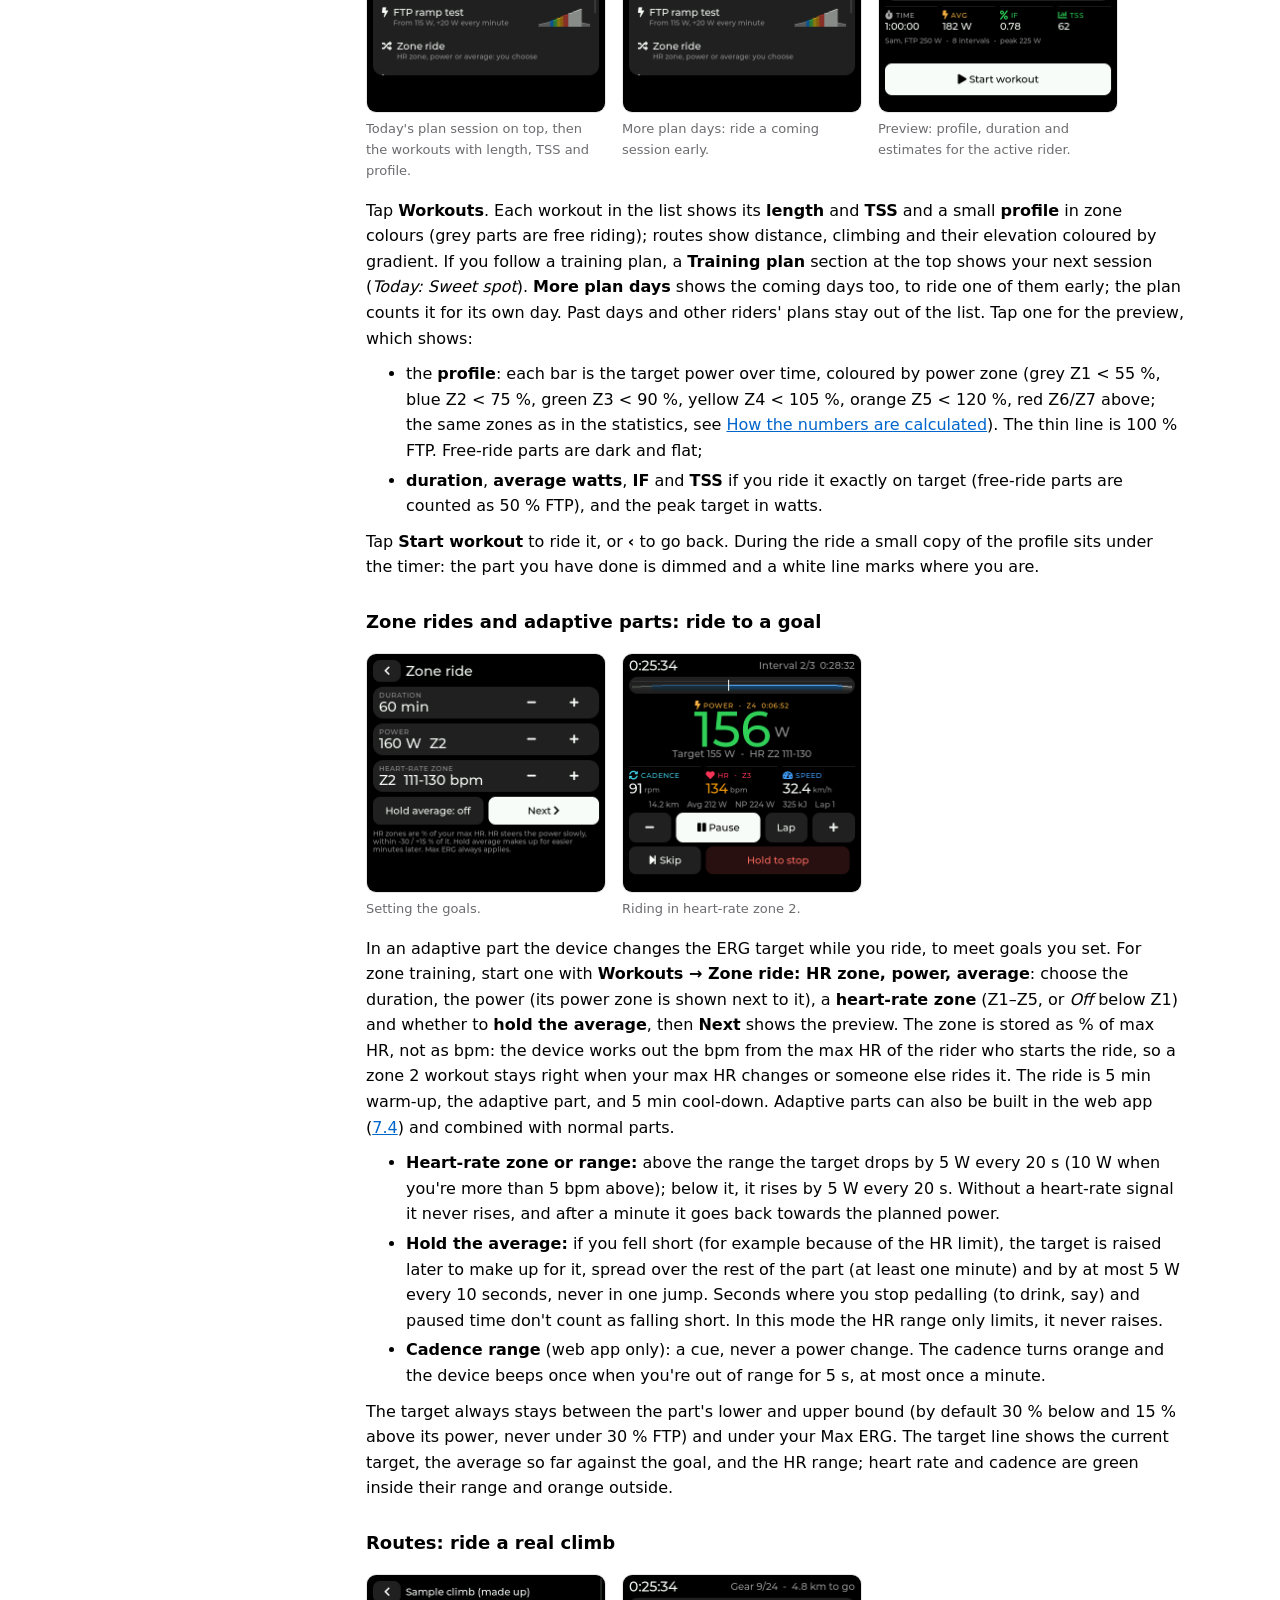
==== commit a4b29520: "Faster web server, Wi-Fi on the ride summary, free ride sets a power target Review of performance an" ====
--- a/docs/manual.html
+++ b/docs/manual.html
@@ -89,7 +89,7 @@
 
 <main>
 <h1>JustRide manual</h1>
-<p class="lead">JustRide turns a Waveshare ESP32-S3-Touch-LCD-4 into a head unit for a Wahoo KICKR Core: free rides with virtual gears, structured workouts in ERG mode, ride files on a microSD card, and a web app in your browser for statistics, a workout builder and training plans. No cloud, no account.</p>
+<p class="lead">JustRide turns a Waveshare ESP32-S3-Touch-LCD-4 into a head unit for a Wahoo KICKR Core: free rides at your own power target, routes with virtual gears, structured workouts in ERG mode, ride files on a microSD card, and a web app in your browser for statistics, a workout builder and training plans. No cloud, no account.</p>
 
 <p class="note"><b>Status:</b> on a V4 board the screen, touch and SD card work. The trainer, heart-rate strap, Zwift Ride and Wi-Fi still have to be checked on real hardware. Expect to fix things during the first bring-up (see <a href="#check">3.5</a> and <a href="#trouble">Troubleshooting</a>) and send logs back. The screenshots are rendered from the firmware's own screen code on a computer; on the device they should look the same.</p>
 
@@ -118,7 +118,7 @@
   <li>Simulated gradients are limited to −10 … +20 %.</li>
   <li>Your FTP is never changed automatically; the device only <i>offers</i> a new value after a ride or an FTP test.</li>
   <li>During an FTP test the trainer drops to the cool-down by itself when you can't keep up (see <a href="#ftptest">FTP test</a>).</li>
-  <li>Wi-Fi is switched <b>off</b> as soon as a ride starts and comes back on when you leave the ride summary.</li>
+  <li>Wi-Fi is switched <b>off</b> as soon as a ride starts and comes back on once the ride is saved (while the summary shows).</li>
   <li>The firmware never runs a trainer spin-down. It drives the board's power, reset and buzzer lines only the way Waveshare's own examples do.</li>
 </ul>
 <p>Before a hard session, make sure the trainer and bike are set up as usual: the head unit only sends targets, it can't make the trainer itself safer.</p>
@@ -282,11 +282,11 @@
 
 <h3>Free ride</h3>
 <div class="shots">
-  <figure class="device"><img src="img/ride-free.png" alt="Free ride screen: time, gear 14 of 24, 231 W, road gradient, cadence, heart rate, speed, buttons"><figcaption>Free ride: virtual gear 14 of 24 on a 3.5 % road.</figcaption></figure>
-</div>
-<p>Tap <span class="btn">Free ride</span>. The trainer simulates a road; you change <b>virtual gears</b> with <span class="btn">−</span> and <span class="btn">+</span> and the road's gradient with <span class="btn">⌄ Grade</span> / <span class="btn">⌃ Grade</span> (0.5 % steps). <i>Road</i> is the gradient you chose, <i>sent</i> is what the trainer gets after the virtual gear is applied.</p>
+  <figure class="device"><img src="img/ride-free.png" alt="Free ride screen: time, Free ride - shift +/- 10 W, 172 W in green, target 170 W, cadence, heart rate, speed, buttons"><figcaption>Free ride: your own target, 170 W.</figcaption></figure>
+</div>
+<p>Tap <span class="btn">Free ride</span>. The trainer holds a <b>power target</b> (ERG), whatever your cadence or gear: it starts at 55 % of your FTP, and <span class="btn">−</span> / <span class="btn">+</span> (or the Zwift Ride's shift buttons) change it by 10 W, the D-pad up / down by 50 W. It never goes above your Max ERG. The power number turns green while you're on target.</p>
 <p>The large number is your power (3-second average). Below it: cadence, heart rate and speed, then distance, average power, NP, energy and lap.</p>
-<p>Leave the bike's real chain in one gear, by default <b>34 × 17</b> (front × rear). Virtual gears make the trainer harder or easier as if you shifted. If your real gear is different, set <code>real_ratio</code> in <code>gears.json</code> (see <a href="#settings">Settings reference</a>).</p>
+<p><b>Virtual gears</b> are for routes and a workout's free segments, where the trainer simulates a road. Leave the bike's real chain in one gear, by default <b>34 × 17</b> (front × rear); virtual gears make the trainer harder or easier as if you shifted. If your real gear is different, set <code>real_ratio</code> in <code>gears.json</code> (see <a href="#settings">Settings reference</a>). On a flat road gears change little (the trainer can only change the gradient, not the wind), which is why free ride uses a power target.</p>
 
 <h3>Ride screen controls</h3>
 <div class="shots">
@@ -297,20 +297,20 @@
 <p><b>Zones and laps:</b> next to <i>POWER</i> you see your power zone (Z1–Z7 by % of FTP, the same zones as in the web app) and how long you've been in that zone this ride. The heart-rate card shows your heart-rate zone (Z1–Z5 by % of max HR). When a lap or a workout interval ends, the line under the cards shows it for 10 seconds: <i>Interval 3 done: 0:10:00 251 W avg 156 bpm</i>. Laps and intervals shorter than 5 seconds (a quick skip) aren't shown.</p>
 <p><b>Auto-pause:</b> stop pedalling and let the flywheel slow down below 5 km/h, and after 3 seconds the ride pauses by itself (<i>PAUSED - PEDAL TO RESUME</i>, lowest resistance, timer stops). Pedal at 30 rpm or more for 2 seconds and it carries on. Coasting downhill with the flywheel still turning doesn't pause. A pause you tapped yourself only ends with <span class="btn">Resume</span>, so the trainer never picks up just because a pedal turns while you're off the bike. There's no auto-pause in the ramp of an FTP test.</p>
 <div class="scroll"><table>
-  <tr><th>Control</th><th>Free ride / free segment</th><th>ERG workout segment</th></tr>
-  <tr><td class="btn">− / +</td><td>virtual gear down / up</td><td>intensity −5 % / +5 % (50–150 %)</td></tr>
-  <tr><td class="btn">⌄ Grade / ⌃ Grade</td><td>road gradient</td><td>hidden</td></tr>
-  <tr><td class="btn">Skip</td><td>–</td><td>jump to the next interval</td></tr>
-  <tr><td class="btn">Pause</td><td>timer stops, lowest resistance</td><td>same</td></tr>
-  <tr><td class="btn">Lap</td><td>starts a new lap in the ride file</td><td>same</td></tr>
-  <tr><td class="btn">Hold to stop</td><td>press and hold to end the ride</td><td>same</td></tr>
+  <tr><th>Control</th><th>Free ride</th><th>Route / free segment</th><th>ERG workout segment</th></tr>
+  <tr><td class="btn">− / +</td><td>target −10 W / +10 W</td><td>virtual gear down / up</td><td>intensity −5 % / +5 % (50–150 %)</td></tr>
+  <tr><td class="btn">⌄ Grade / ⌃ Grade</td><td>hidden (D-pad: target −50 W / +50 W)</td><td>road gradient (free segment; a route sets it)</td><td>hidden</td></tr>
+  <tr><td class="btn">Skip</td><td>–</td><td>–</td><td>jump to the next interval</td></tr>
+  <tr><td class="btn">Pause</td><td>timer stops, lowest resistance</td><td>same</td><td>same</td></tr>
+  <tr><td class="btn">Lap</td><td>starts a new lap in the ride file</td><td>same</td><td>same</td></tr>
+  <tr><td class="btn">Hold to stop</td><td>press and hold to end the ride</td><td>same</td><td>same</td></tr>
 </table></div>
 
 <h3>Zwift Ride buttons</h3>
 <div class="scroll"><table>
   <tr><th>Button</th><th>Action</th></tr>
-  <tr><td>Shift up / down (either side)</td><td>same as <span class="btn">+</span> / <span class="btn">−</span> on screen: virtual gear, or ERG intensity ±5 %</td></tr>
-  <tr><td>D-pad up / down</td><td>road gradient +/− 0.5 % (free ride)</td></tr>
+  <tr><td>Shift up / down (either side)</td><td>same as <span class="btn">+</span> / <span class="btn">−</span> on screen: free ride target ±10 W, virtual gear, or ERG intensity ±5 %</td></tr>
+  <tr><td>D-pad up / down</td><td>free ride: target +/− 50 W; free segment: road gradient +/− 0.5 %</td></tr>
   <tr><td><b>A</b> (short)</td><td>pause / resume; on the summary screen: done</td></tr>
   <tr><td><b>Y</b> (short)</td><td>lap</td></tr>
   <tr><td>D-pad right (hold 1 s)</td><td>skip to the next interval</td></tr>
@@ -440,7 +440,7 @@
 </div>
 <p>A route is a free ride where the trainer follows the gradient of a real road by distance. Import a <b>GPX file</b> in the web app under <span class="btn">Routes</span> (<a href="#webapp-routes">7.5</a>); it appears under <span class="btn">Workouts</span> with a map pin. An SD card prepared with <code>tools/sd_deploy.sh</code> also has a made-up <i>Sample climb</i> to try it.</p>
 <ul>
-  <li>Your <b>virtual gears</b> work as in free ride; the grade buttons are hidden because the route sets the road. The ride screen shows the profile with your position, the gear and the kilometres to go; the line under the power shows the road gradient and what was sent to the trainer.</li>
+  <li>Your <b>virtual gears</b> work here (<span class="btn">−</span> / <span class="btn">+</span>); the grade buttons are hidden because the route sets the road. The ride screen shows the profile with your position, the gear and the kilometres to go; the line under the power shows the road gradient and what was sent to the trainer.</li>
   <li>The gradient is taken over 100 m and limited to <b>−10 … +20 %</b>, like everywhere else. A single bad GPS point can't turn into a wall.</li>
   <li>Distance comes from the trainer's speed, so on a steep climb you cover it as slowly as on the real road.</li>
   <li>At the end the device beeps three times and you carry on along a flat road until you stop the ride. The ride is saved under the route's name.</li>
@@ -464,7 +464,7 @@
   <tr><td><code>SteadyState</code></td><td><code>Duration</code>, <code>Power</code></td><td>constant target</td></tr>
   <tr><td><code>Warmup</code>, <code>Cooldown</code>, <code>Ramp</code></td><td><code>Duration</code>, <code>PowerLow</code> (start), <code>PowerHigh</code> (end)</td><td>target changes evenly from start to end</td></tr>
   <tr><td><code>IntervalsT</code></td><td><code>Repeat</code>, <code>OnDuration</code>, <code>OffDuration</code>, <code>OnPower</code>, <code>OffPower</code></td><td>repeated on/off pairs</td></tr>
-  <tr><td><code>FreeRide</code>, <code>MaxEffort</code></td><td><code>Duration</code></td><td>no target: free ride with virtual gears for that time</td></tr>
+  <tr><td><code>FreeRide</code>, <code>MaxEffort</code></td><td><code>Duration</code></td><td>no target: simulated road with virtual gears for that time</td></tr>
   <tr><td><code>workout</code> (JustRide only)</td><td><code>JrRampTest="1"</code></td><td>marks an FTP ramp test: the device replaces the segments with its own ramp for the active rider (see <a href="#ftptest">FTP test</a>). The generator writes it for <i>FTP ramp test</i></td></tr>
   <tr><td><code>SteadyState</code> (adaptive, JustRide only)</td><td><code>JrHrLow</code>, <code>JrHrHigh</code> (bpm, or fractions of max HR when both are 1 or less, e.g. <code>0.6</code>–<code>0.7</code> for HR zone 2), <code>JrAvg="1"</code> (hold the average), <code>JrCadLow</code>, <code>JrCadHigh</code> (rpm), <code>JrMin</code>, <code>JrMax</code> (bounds, fraction of FTP)</td><td>adaptive part (see <a href="#adaptive">Adaptive rides</a>); Zwift ignores these attributes and rides it as a steady part. At most 16 per workout</td></tr>
   <tr><td>any of the above</td><td><code>Cadence</code> (rpm), <code>CadenceResting</code> (rpm, for <code>IntervalsT</code> off parts)</td><td>cadence shown as a target on the ride screen</td></tr>
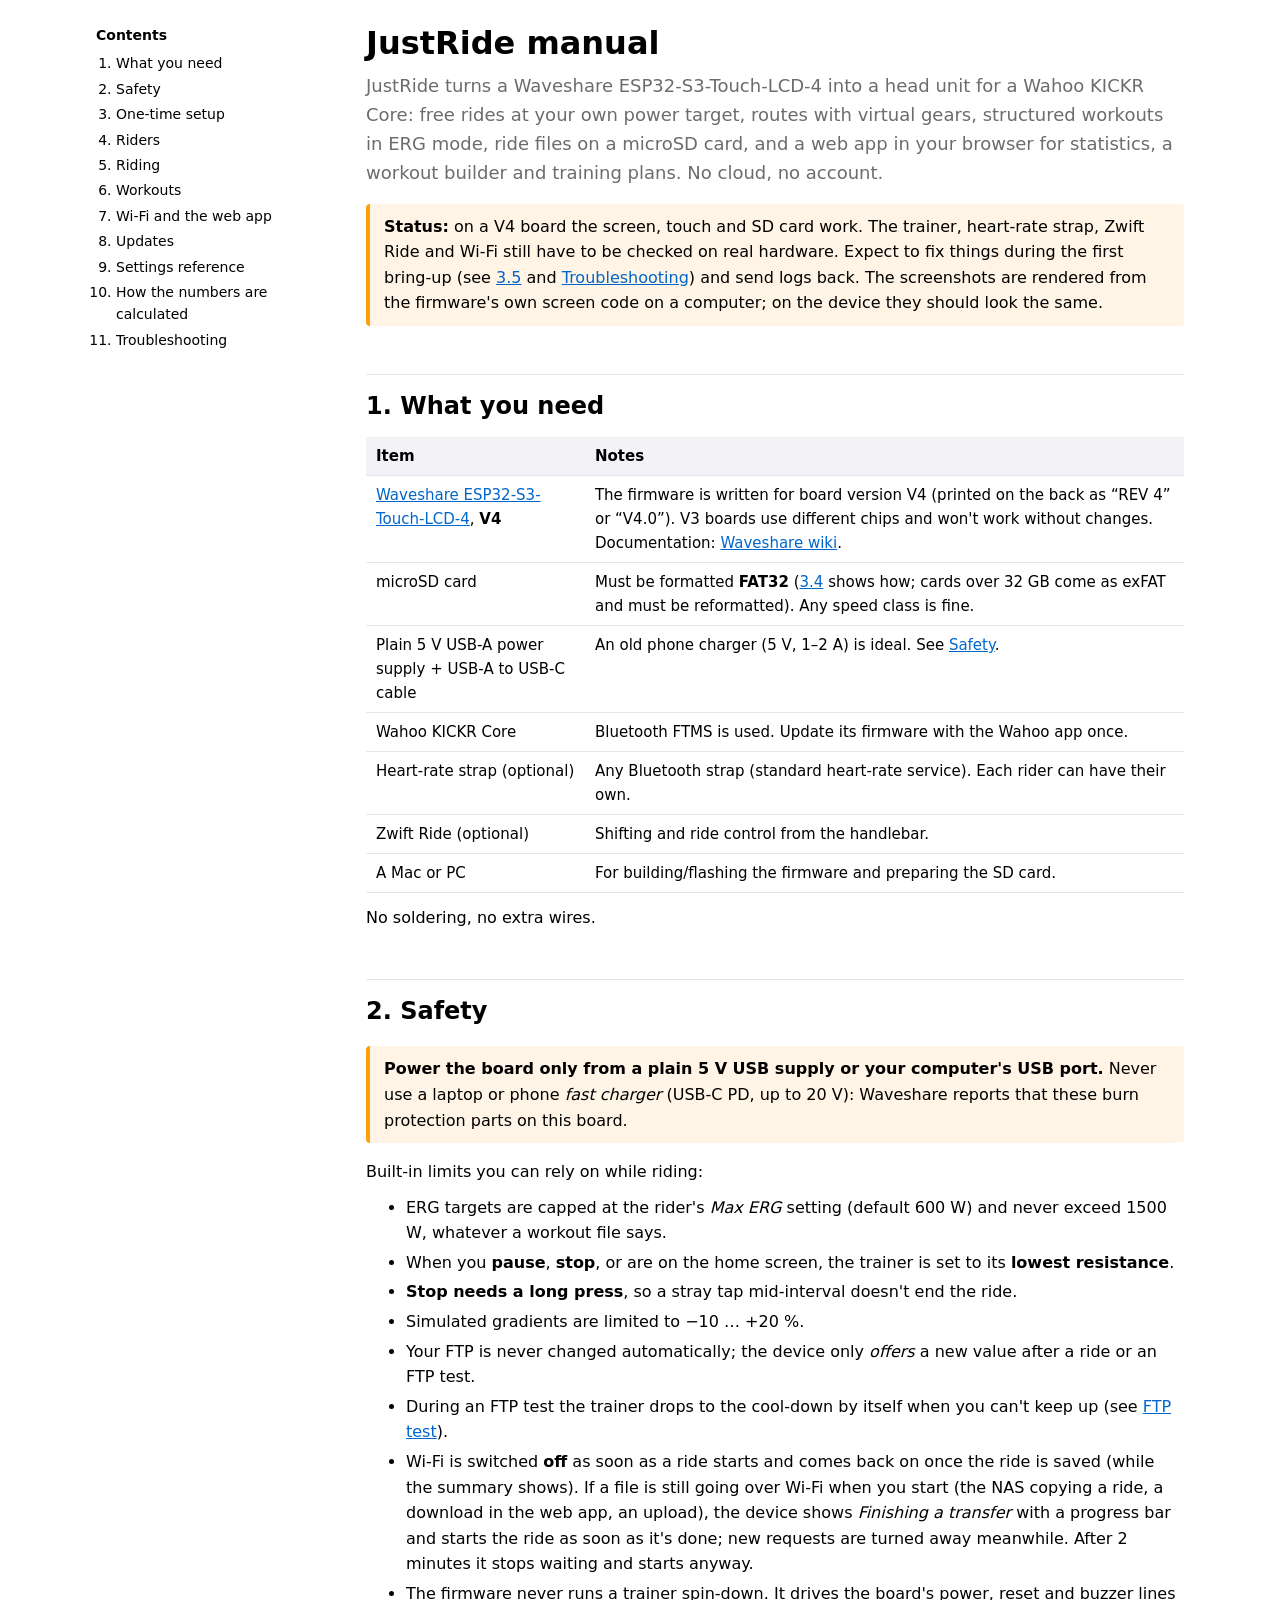
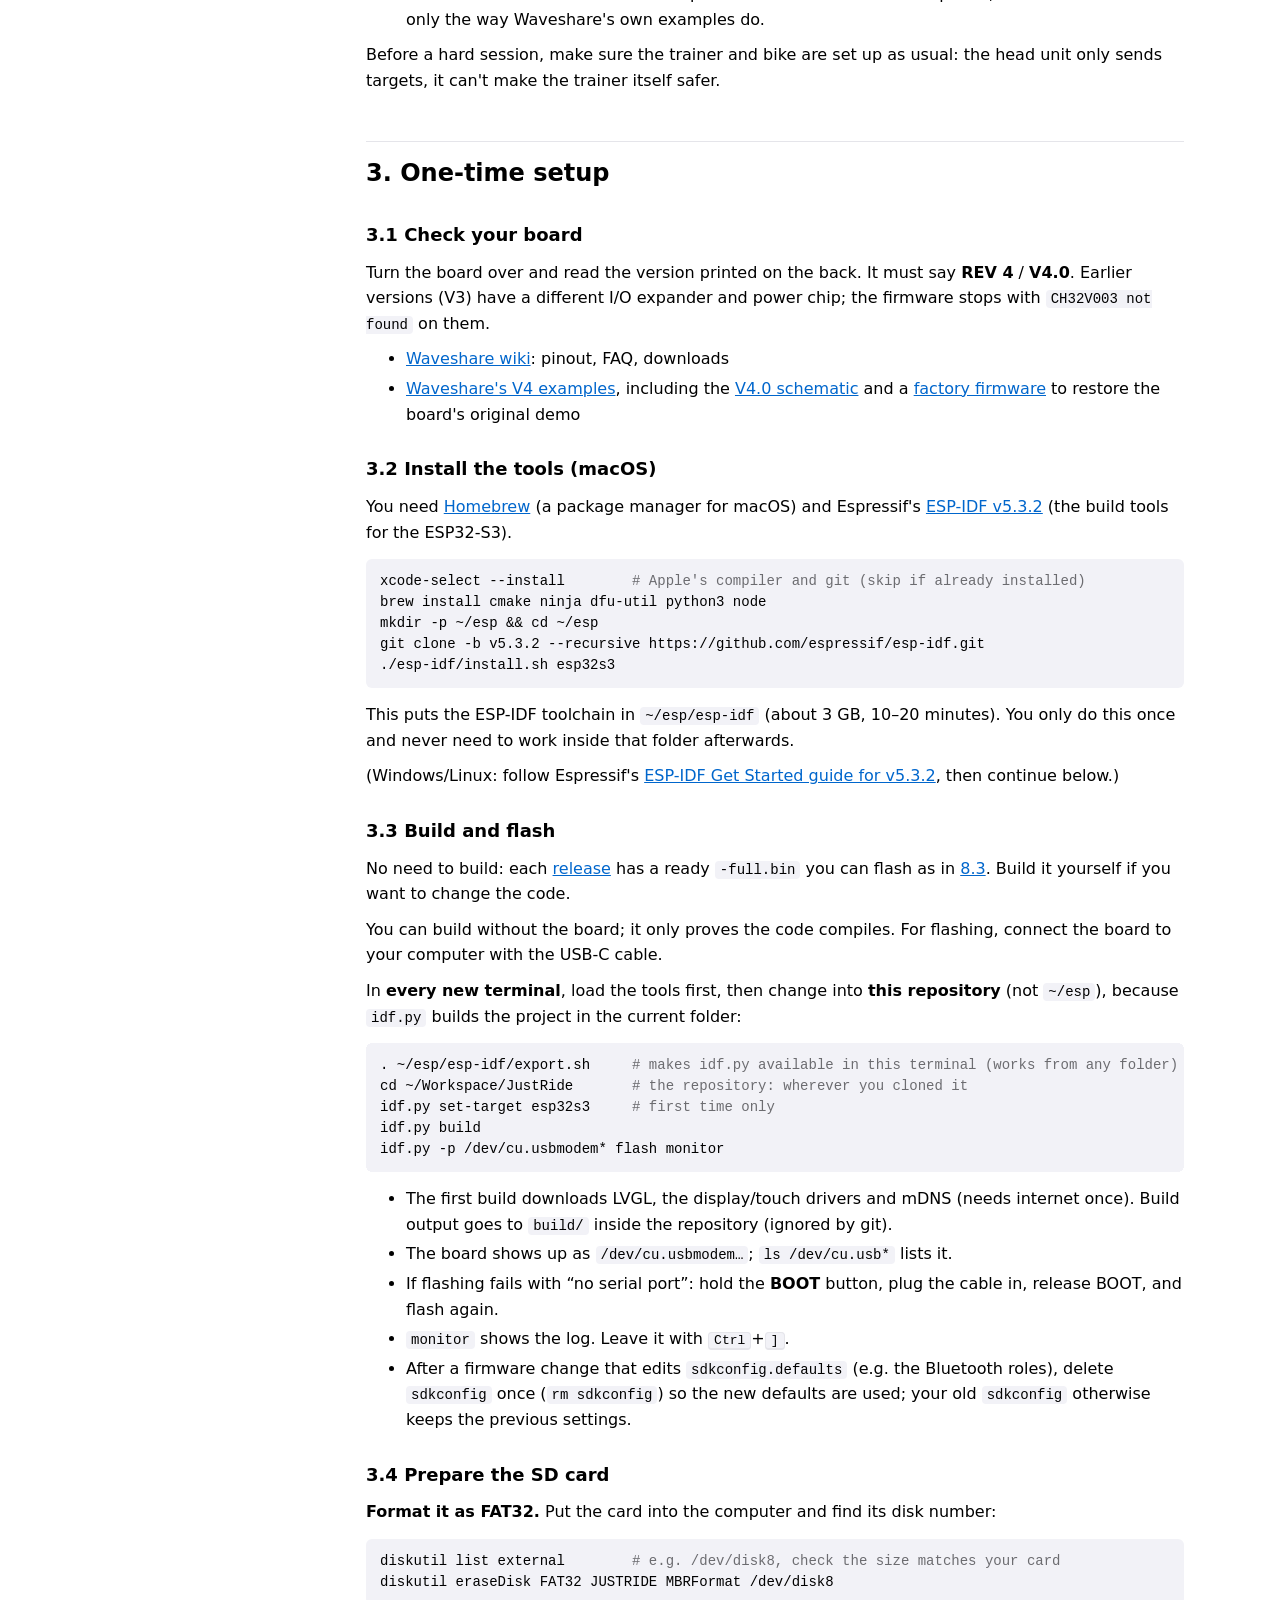
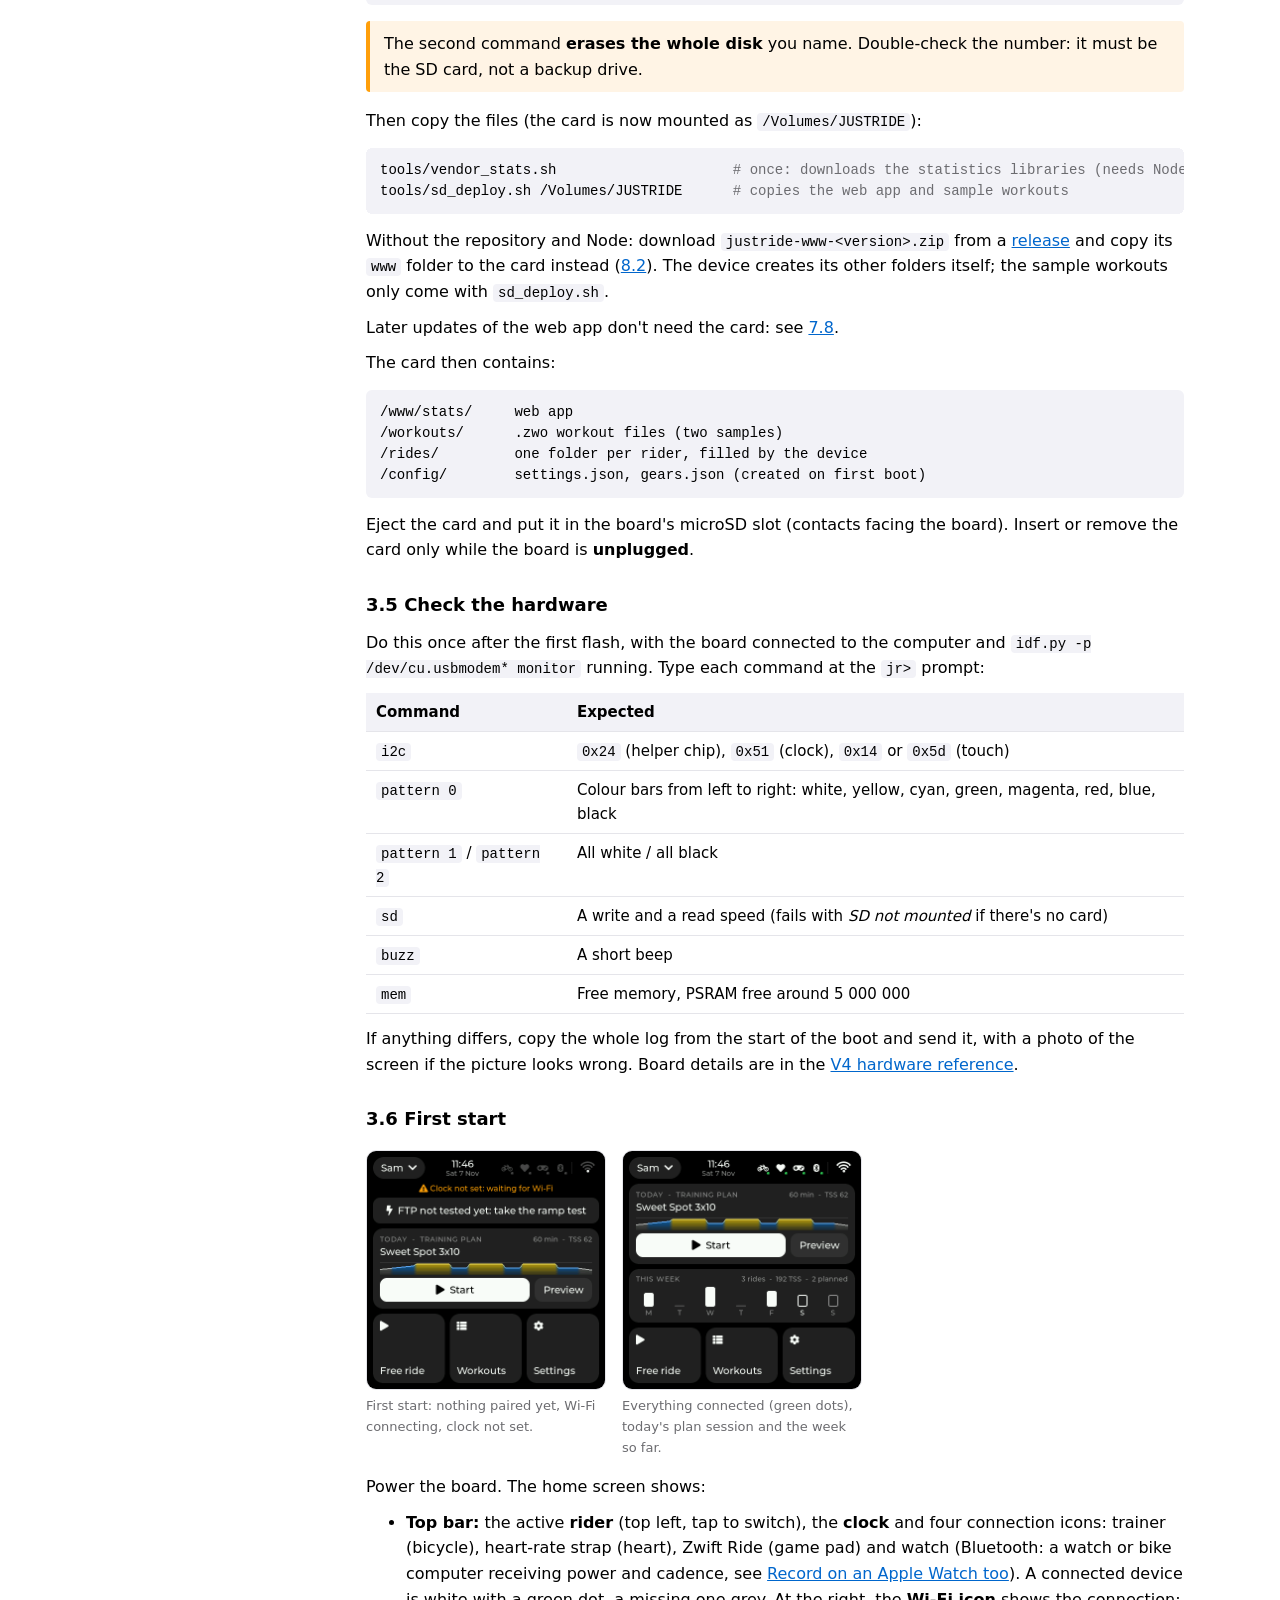
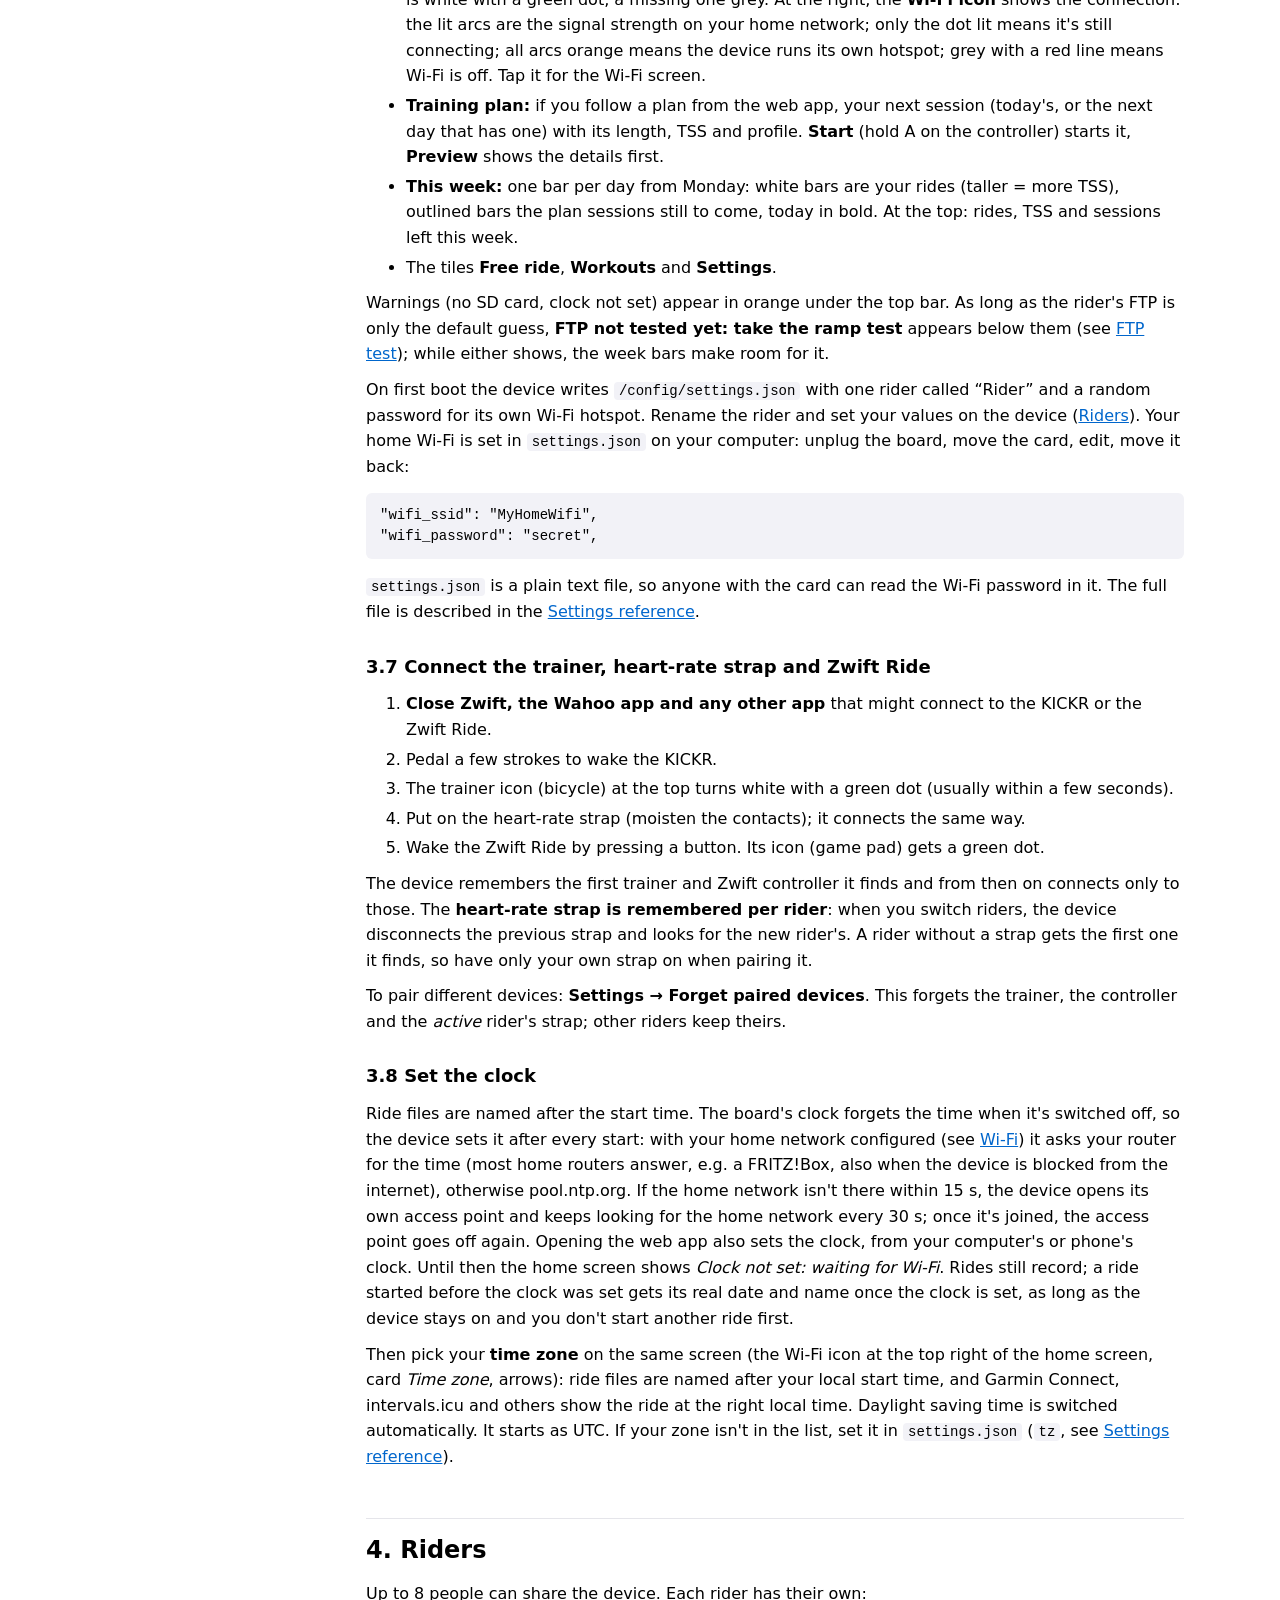
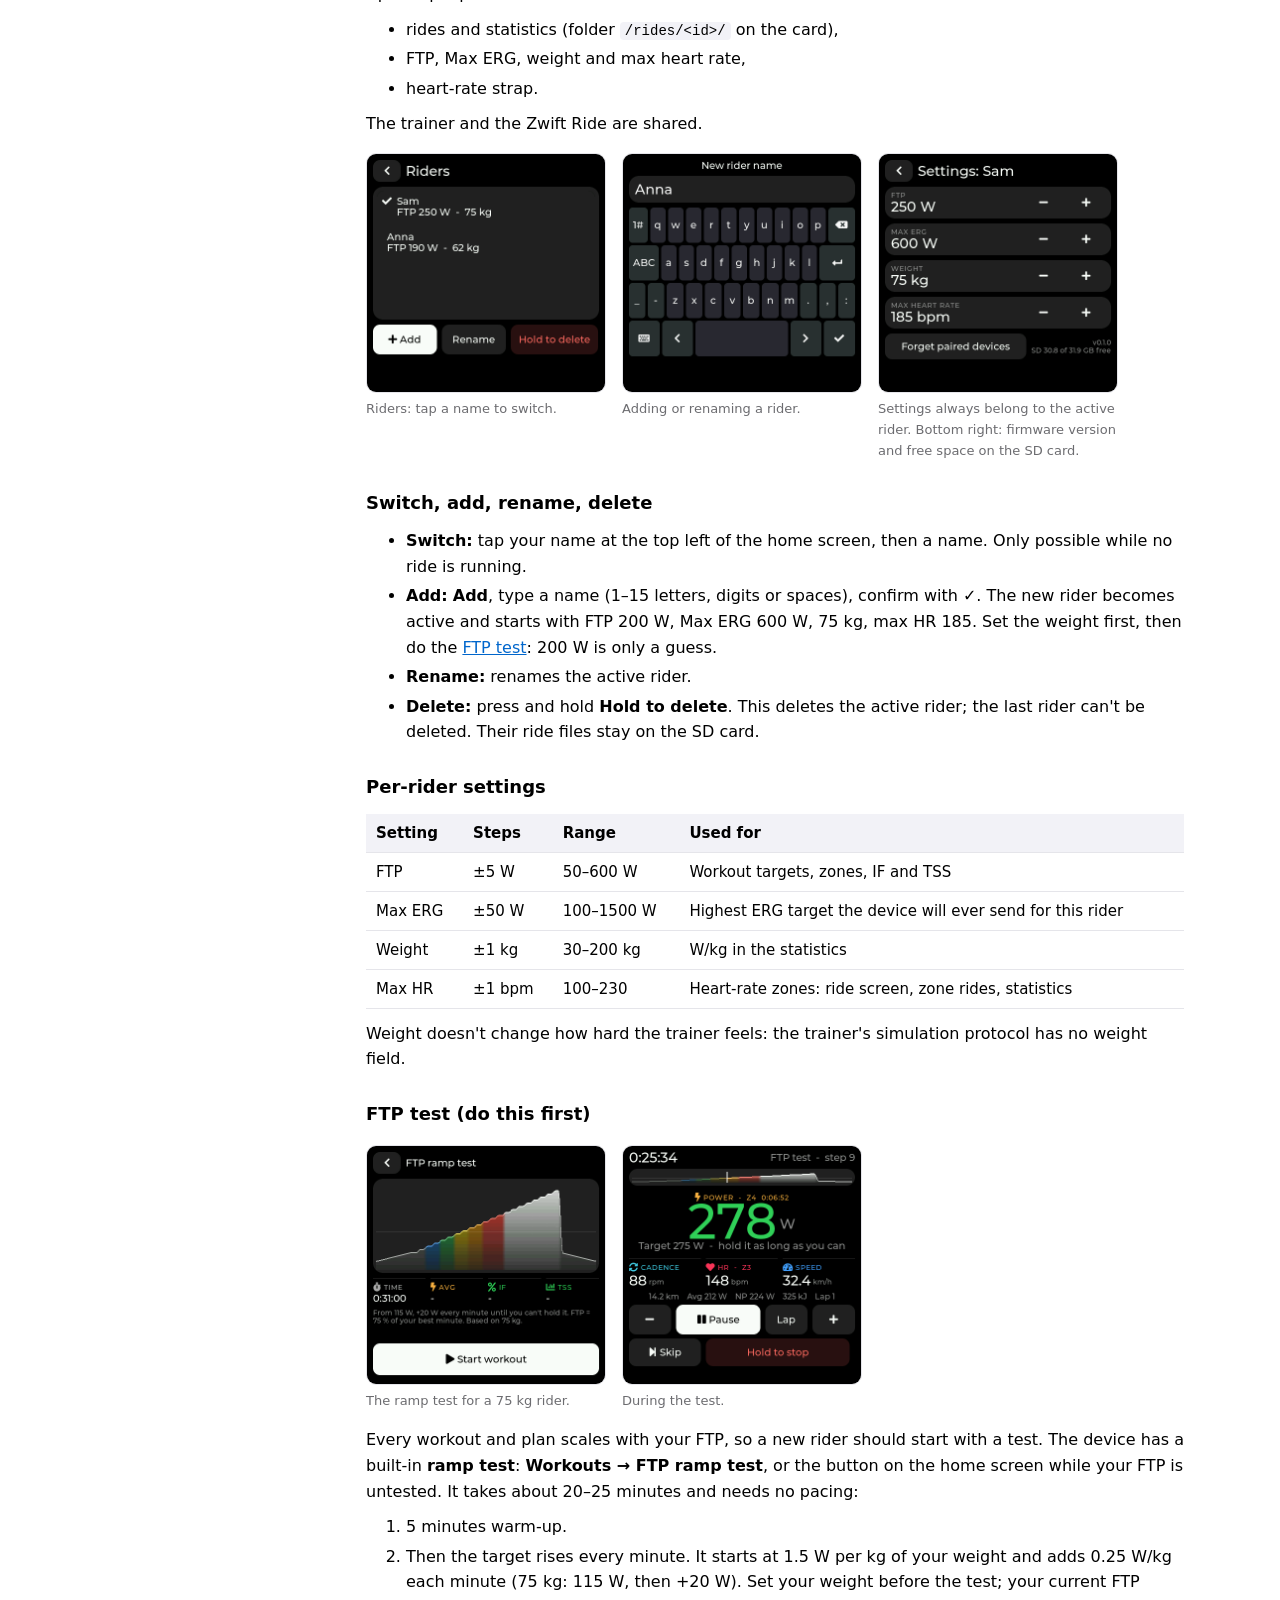
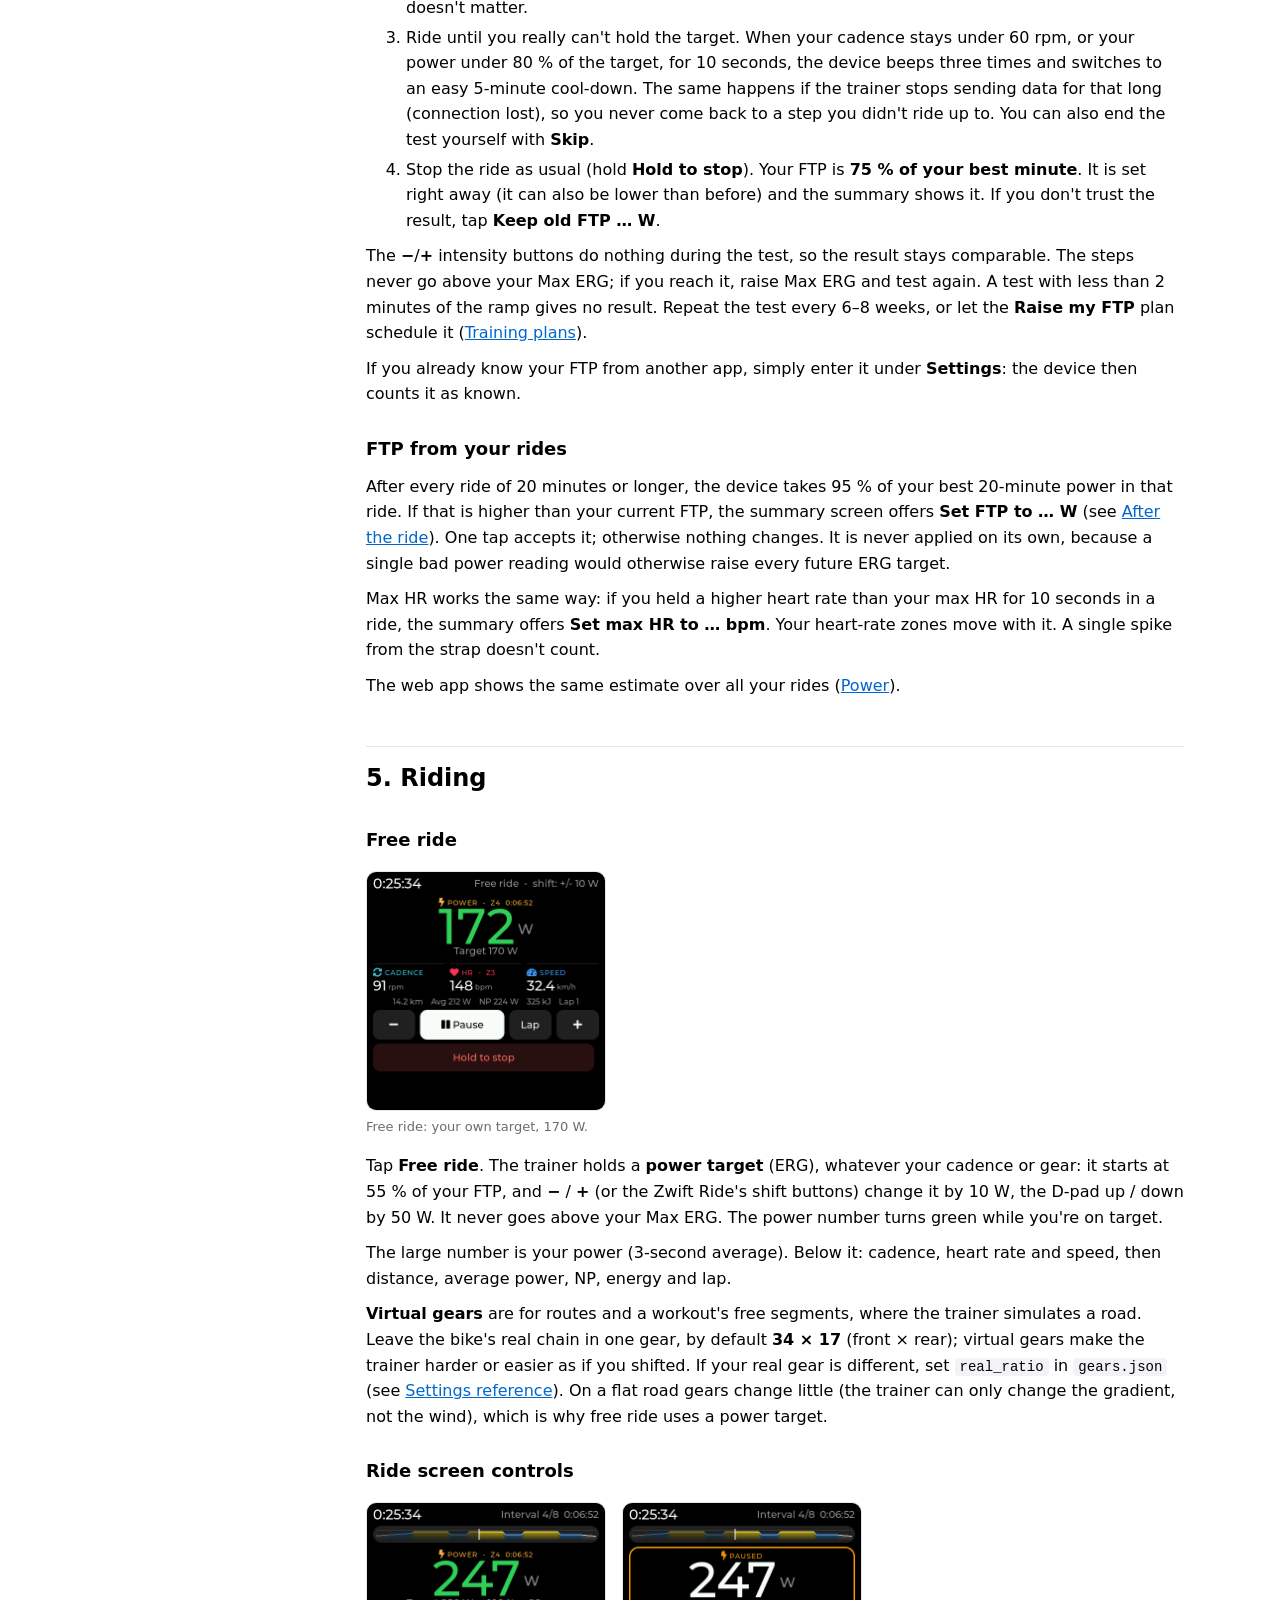
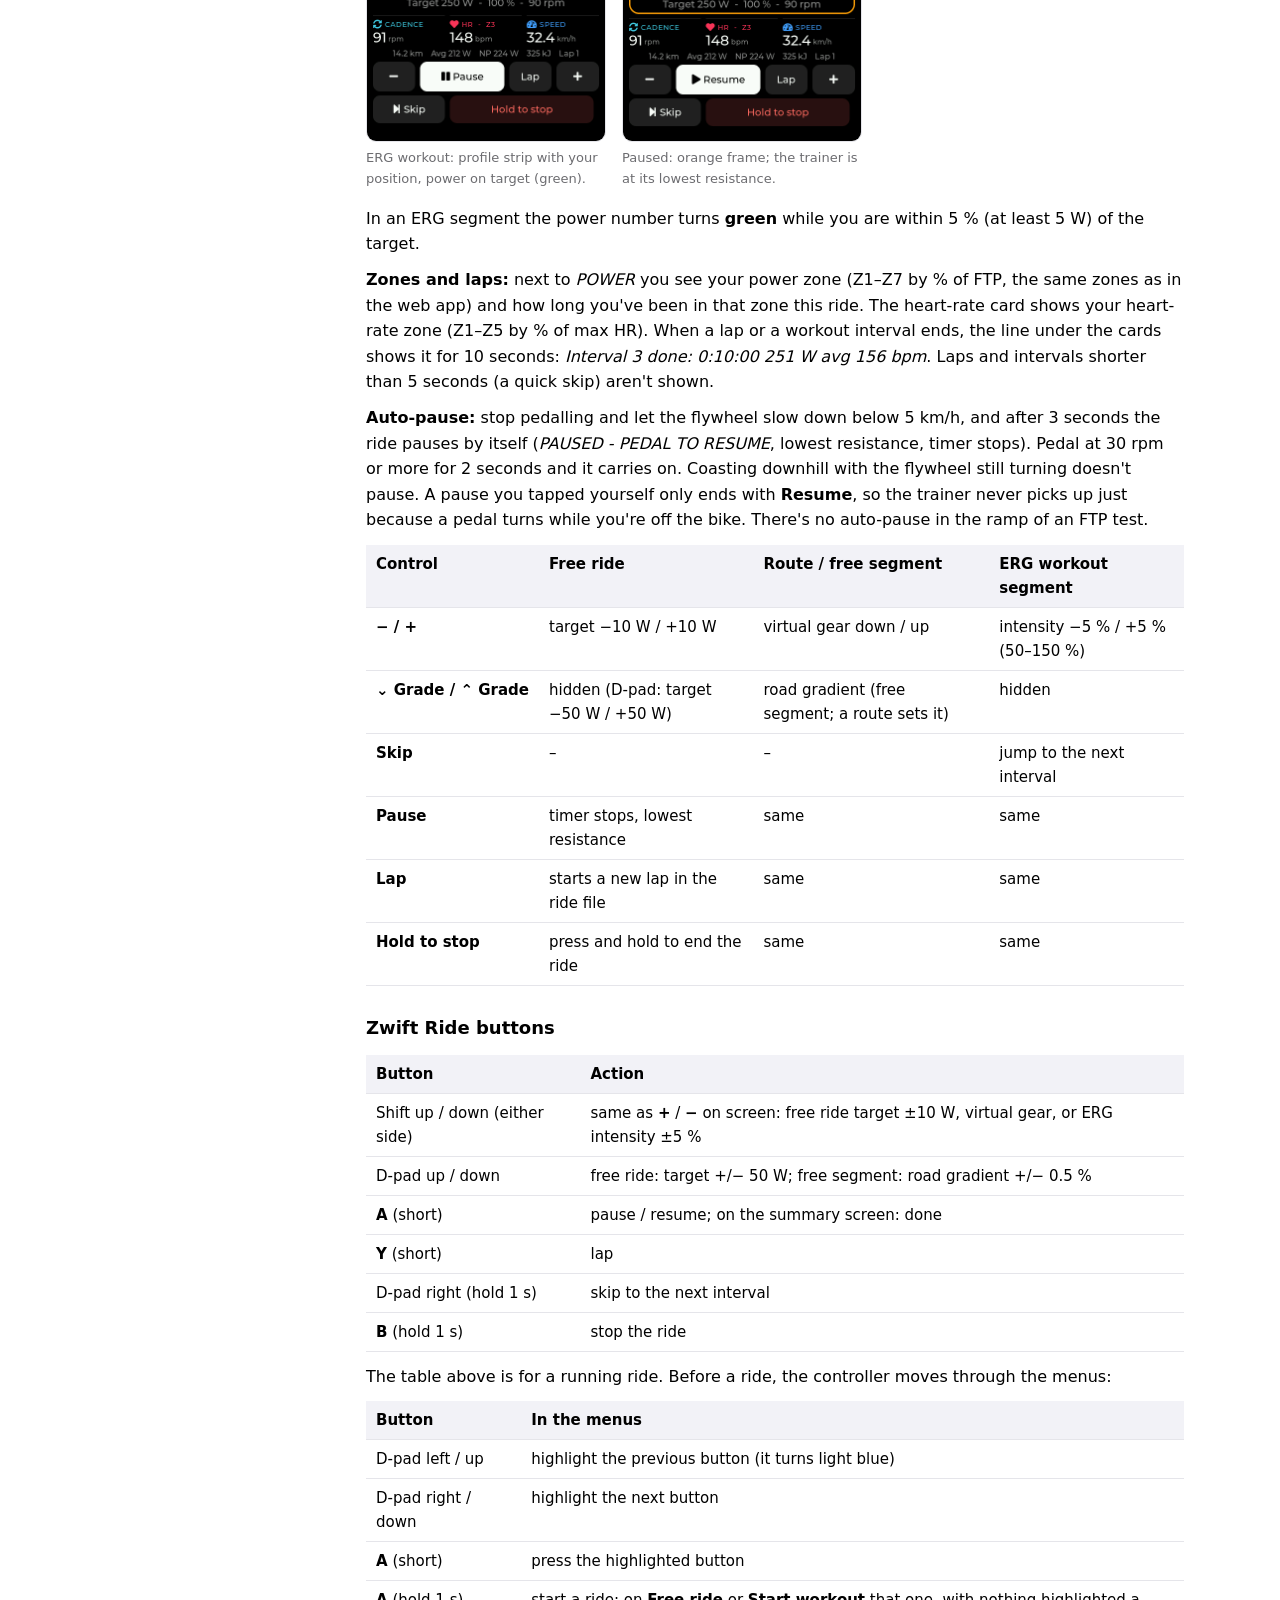
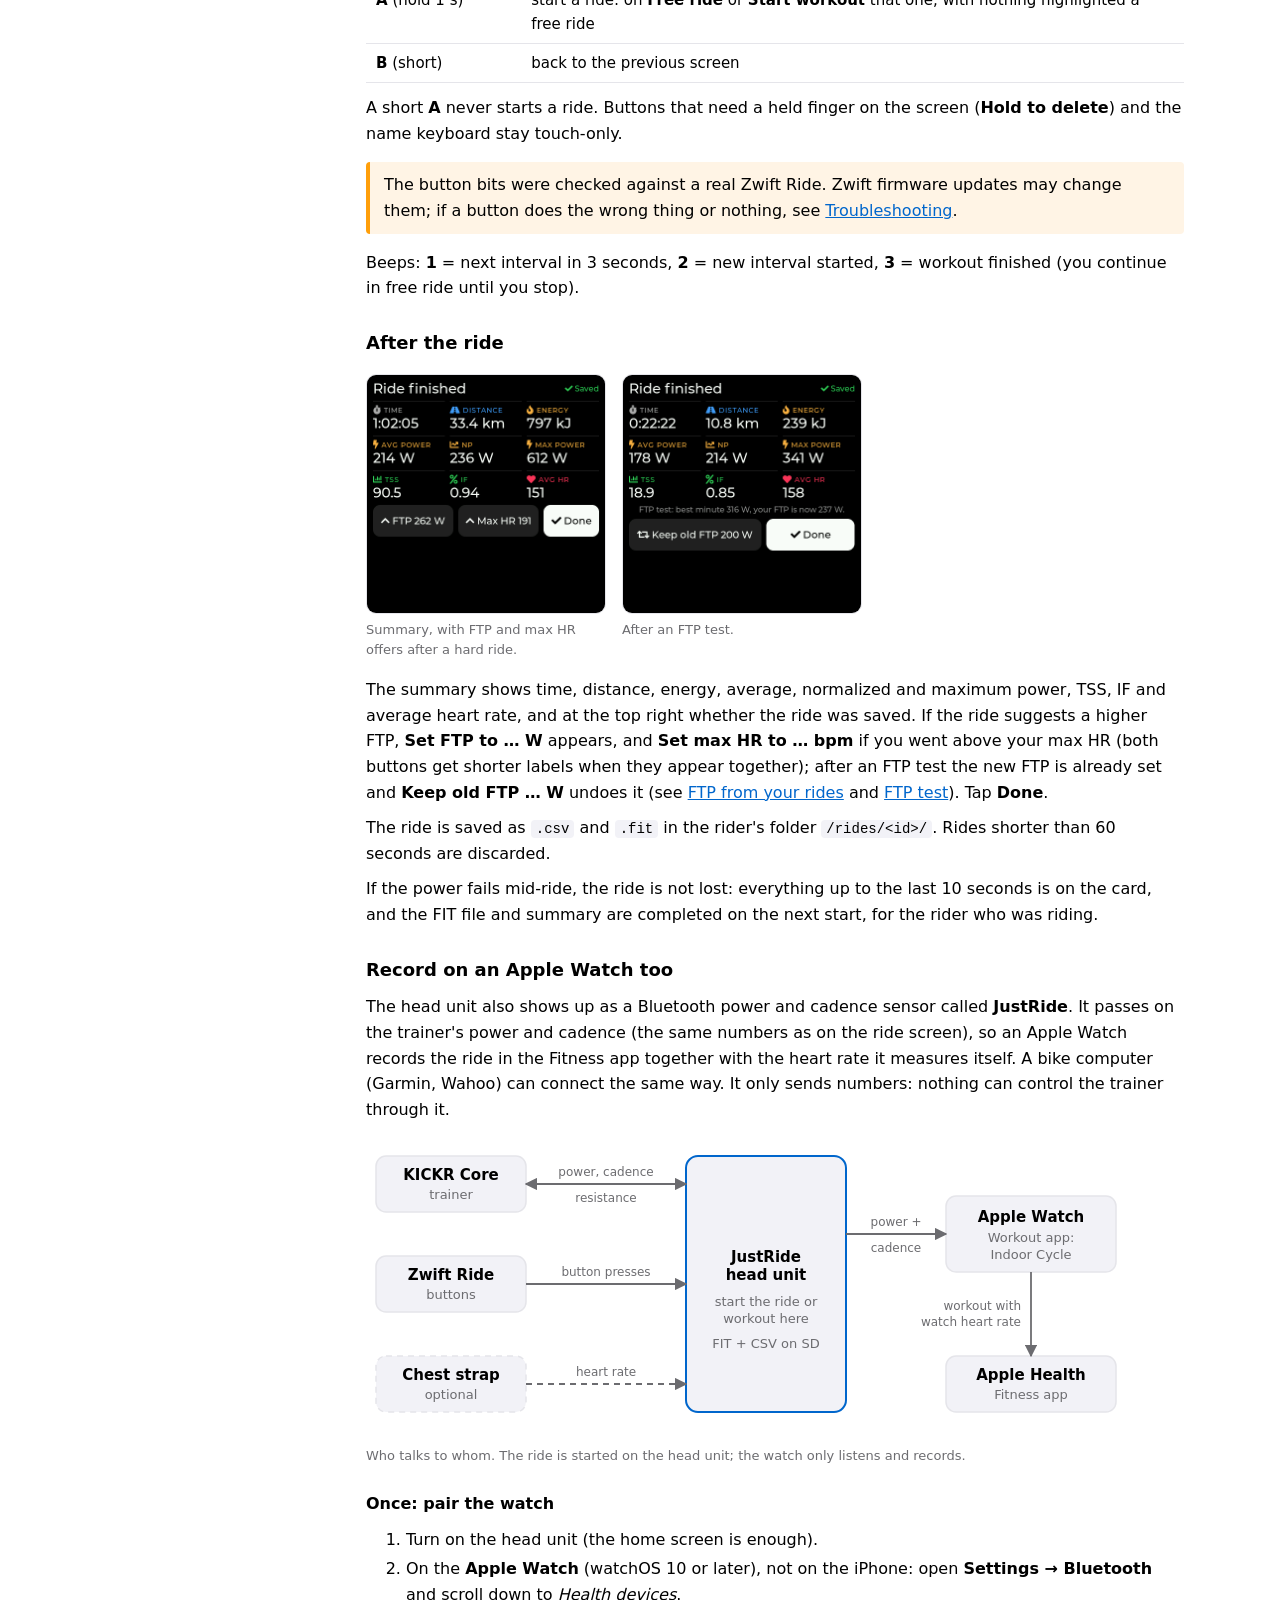
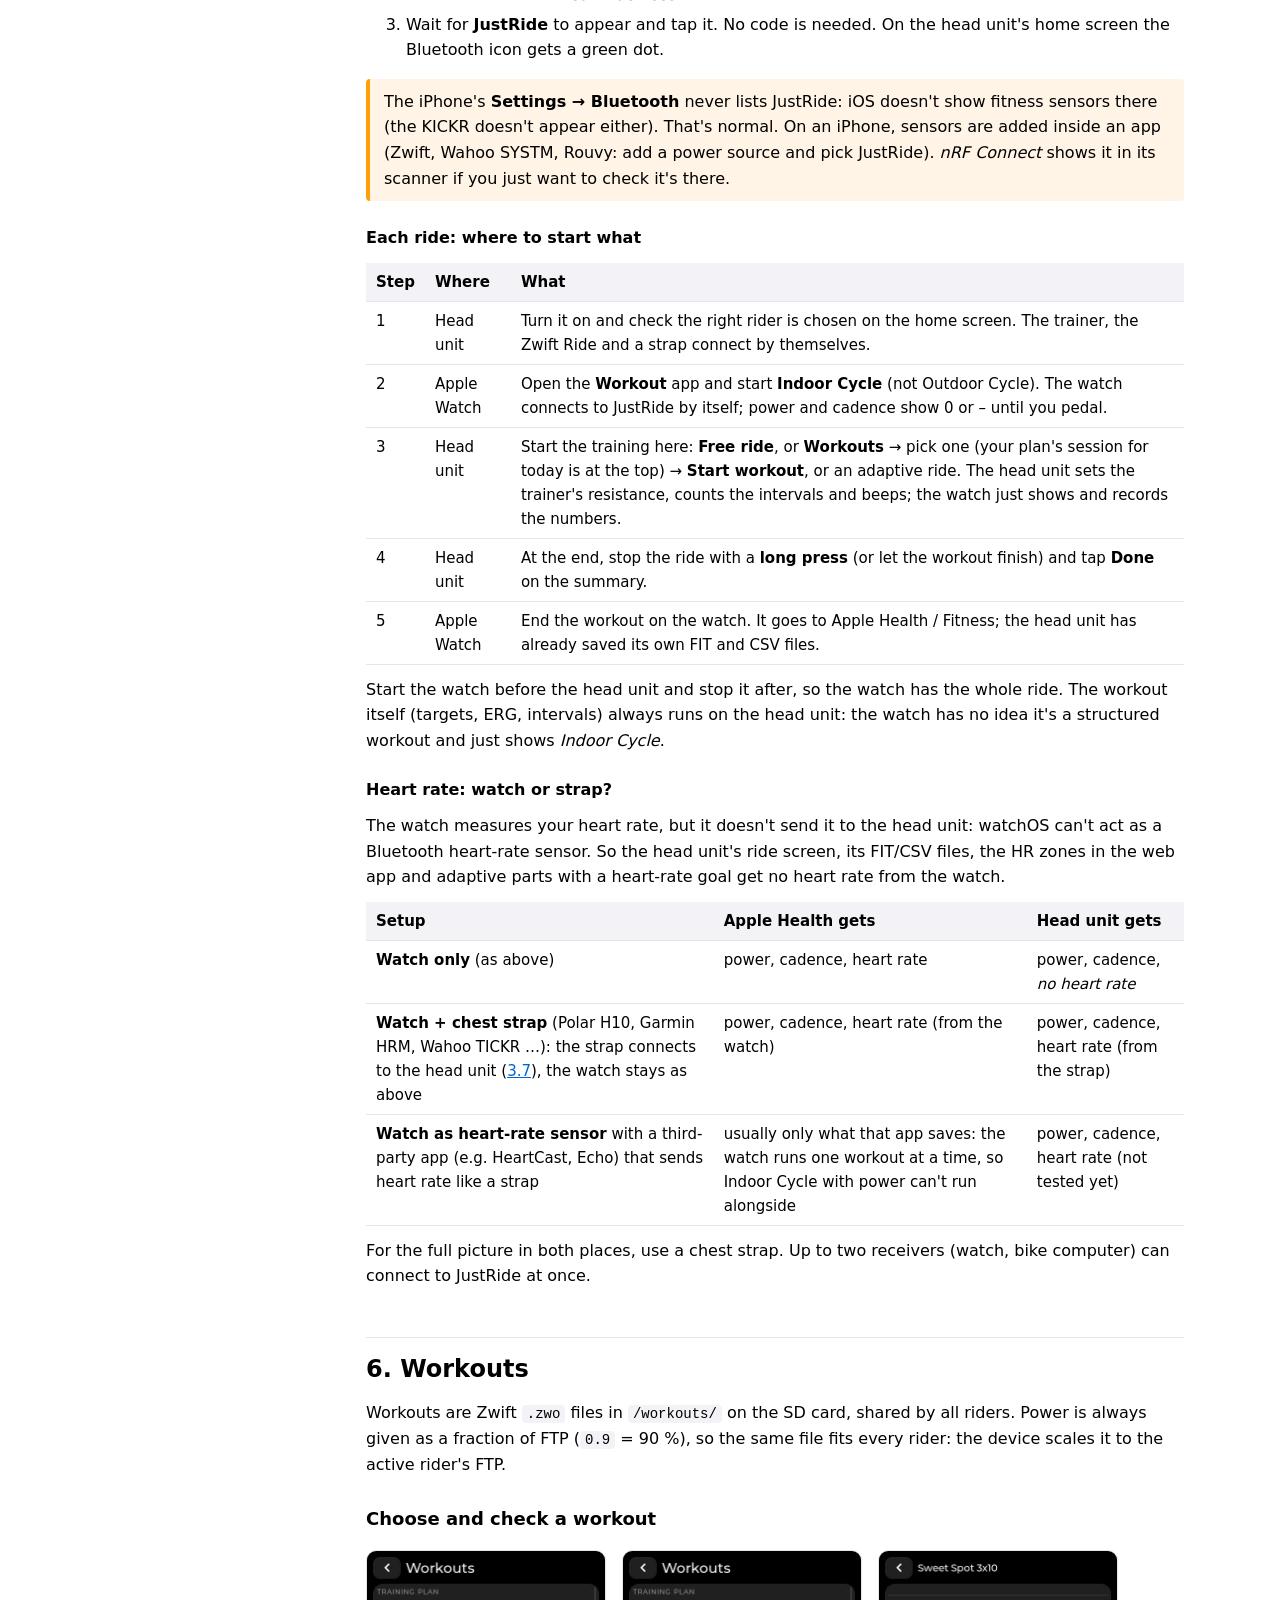
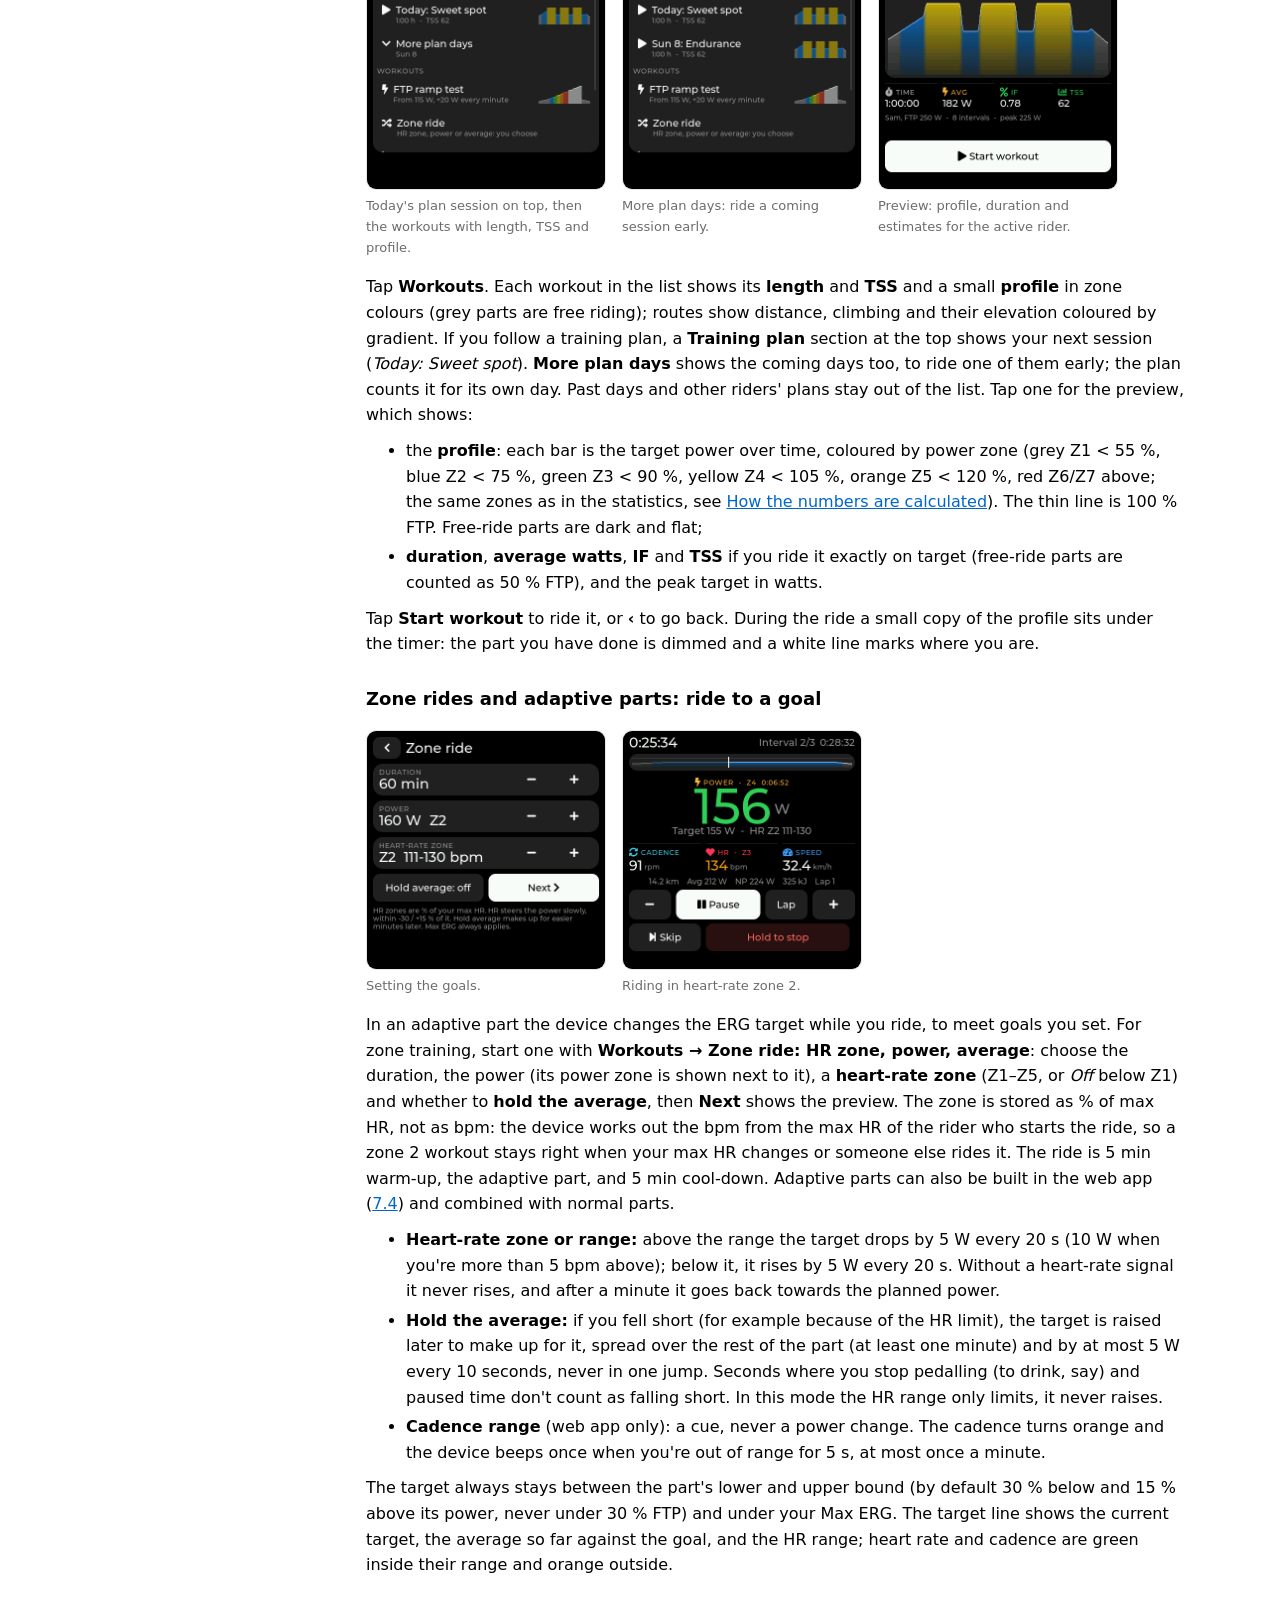
==== commit cc636382: "Ride start waits for a running transfer, with a progress bar Instead of cutting a download or upload" ====
--- a/docs/manual.html
+++ b/docs/manual.html
@@ -118,7 +118,7 @@
   <li>Simulated gradients are limited to −10 … +20 %.</li>
   <li>Your FTP is never changed automatically; the device only <i>offers</i> a new value after a ride or an FTP test.</li>
   <li>During an FTP test the trainer drops to the cool-down by itself when you can't keep up (see <a href="#ftptest">FTP test</a>).</li>
-  <li>Wi-Fi is switched <b>off</b> as soon as a ride starts and comes back on once the ride is saved (while the summary shows).</li>
+  <li>Wi-Fi is switched <b>off</b> as soon as a ride starts and comes back on once the ride is saved (while the summary shows). If a file is still going over Wi-Fi when you start (the NAS copying a ride, a download in the web app, an upload), the device shows <i>Finishing a transfer</i> with a progress bar and starts the ride as soon as it's done; new requests are turned away meanwhile. After 2 minutes it stops waiting and starts anyway.</li>
   <li>The firmware never runs a trainer spin-down. It drives the board's power, reset and buzzer lines only the way Waveshare's own examples do.</li>
 </ul>
 <p>Before a hard session, make sure the trainer and bike are set up as usual: the head unit only sends targets, it can't make the trainer itself safer.</p>
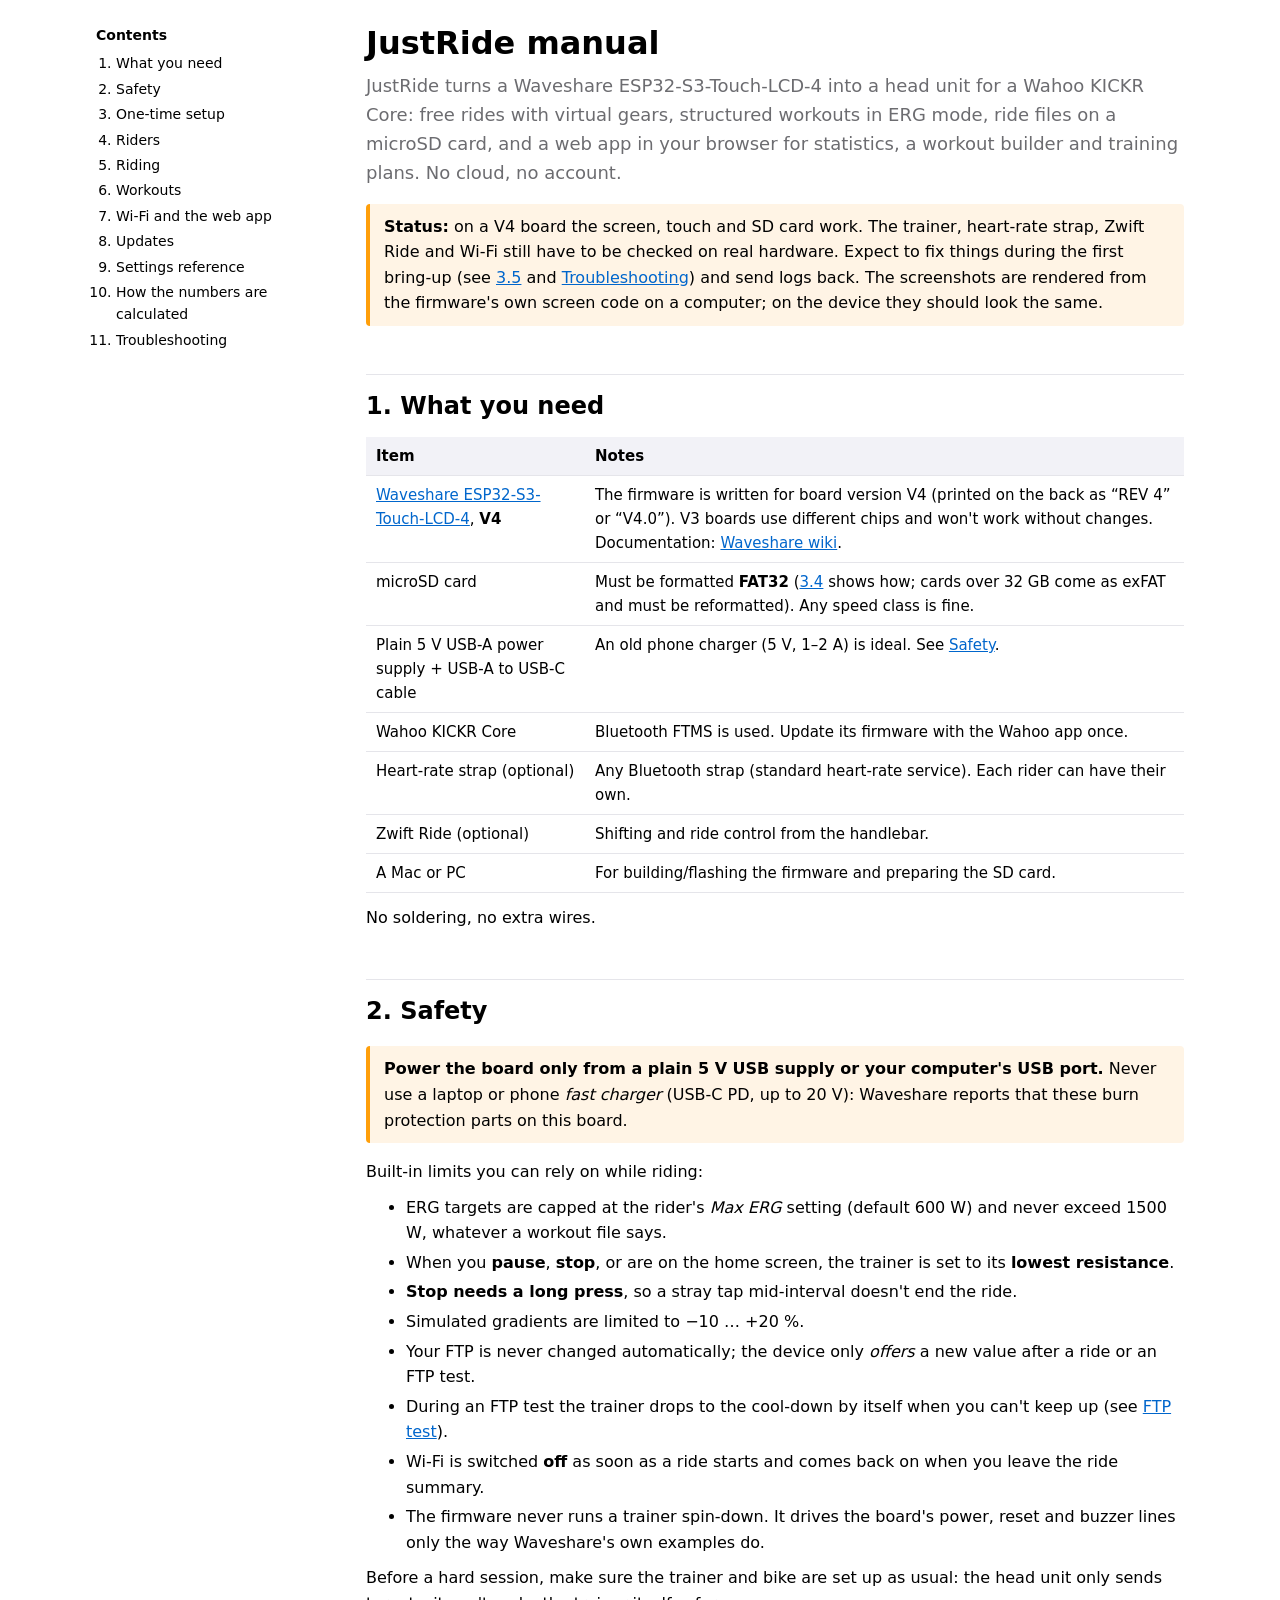
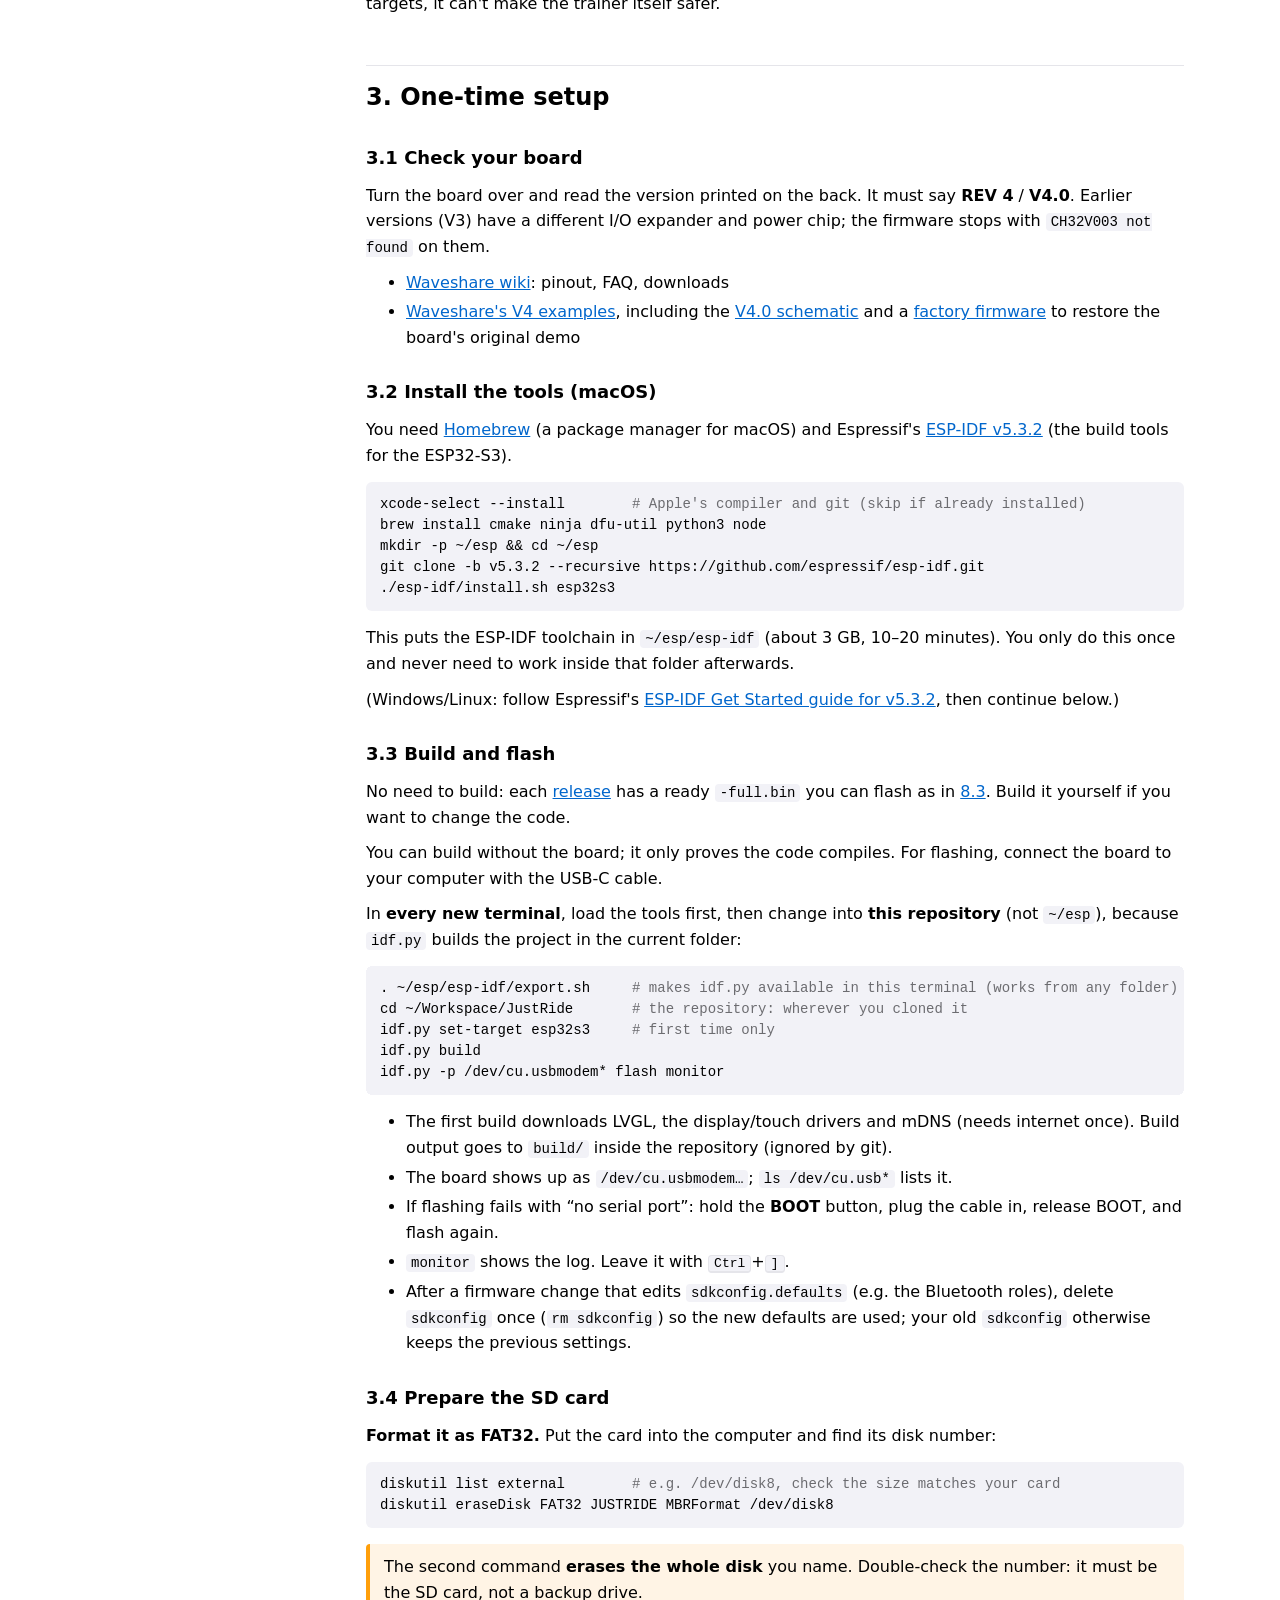
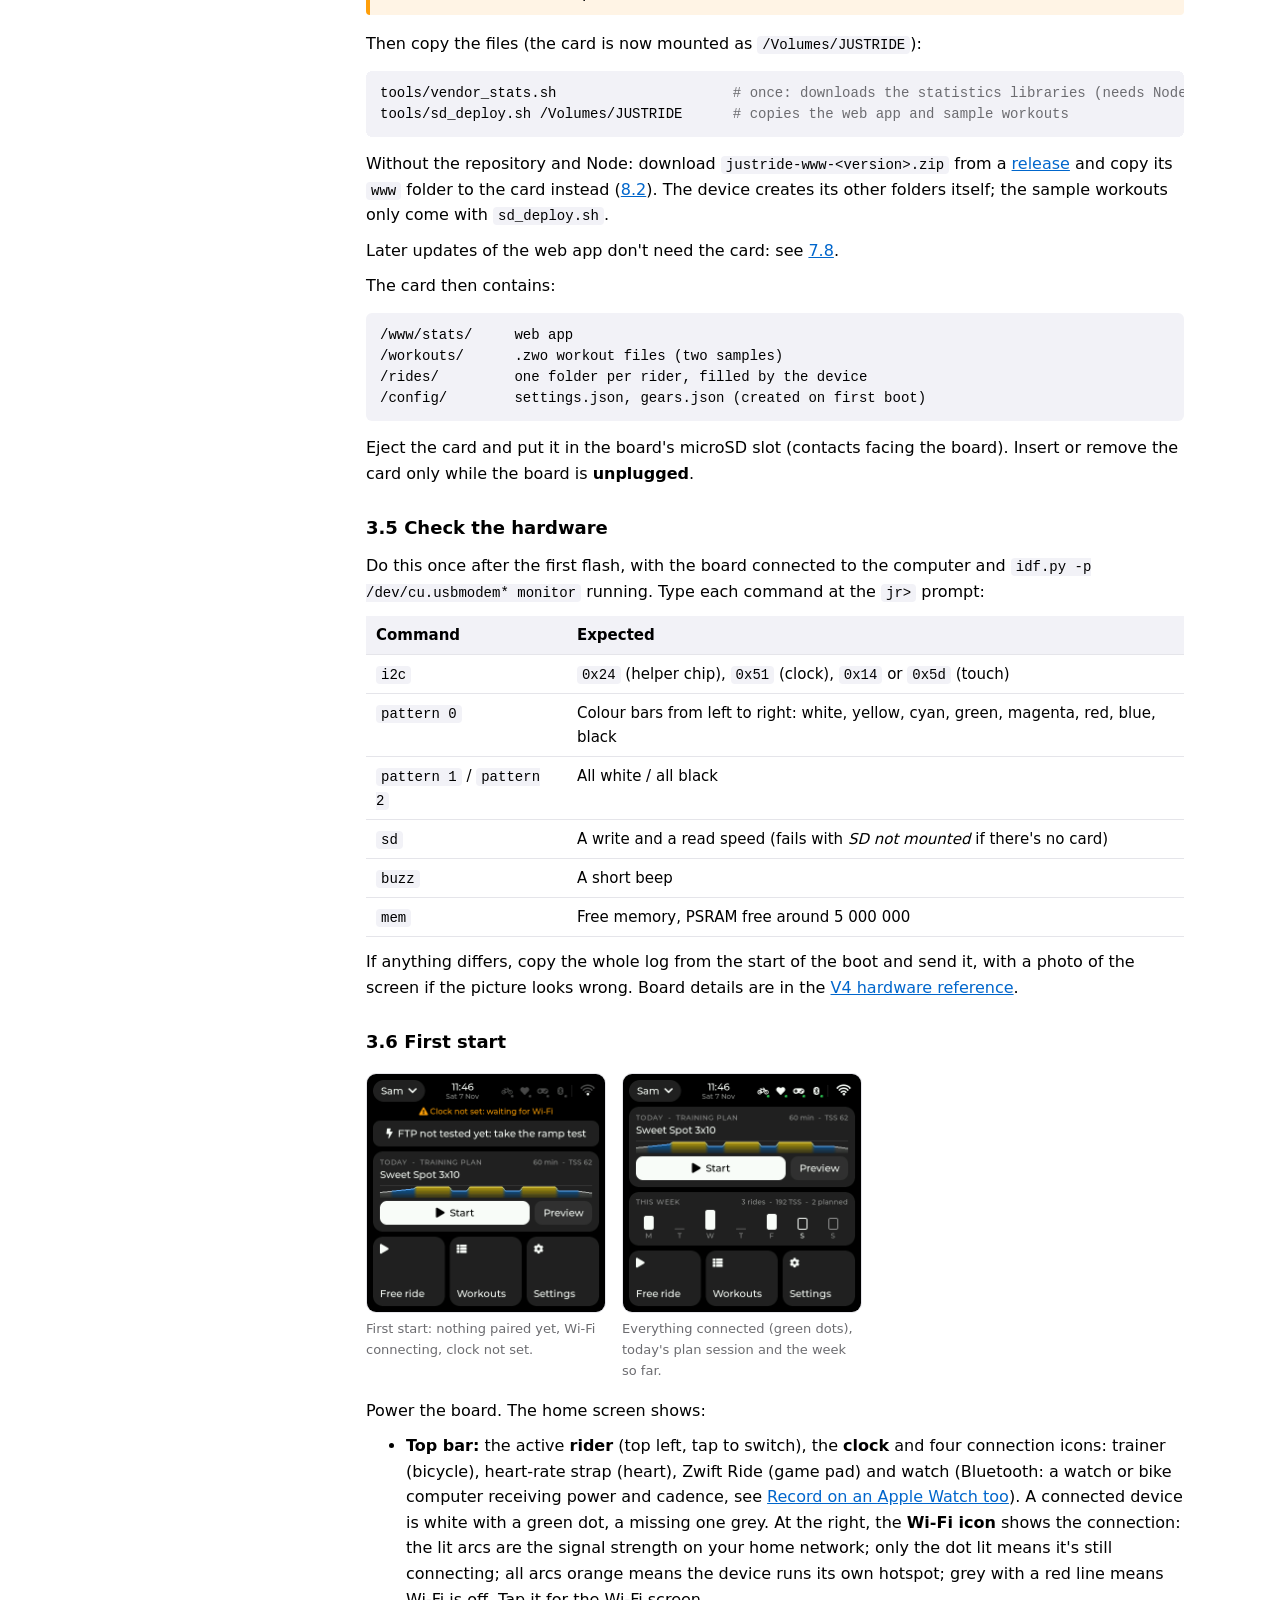
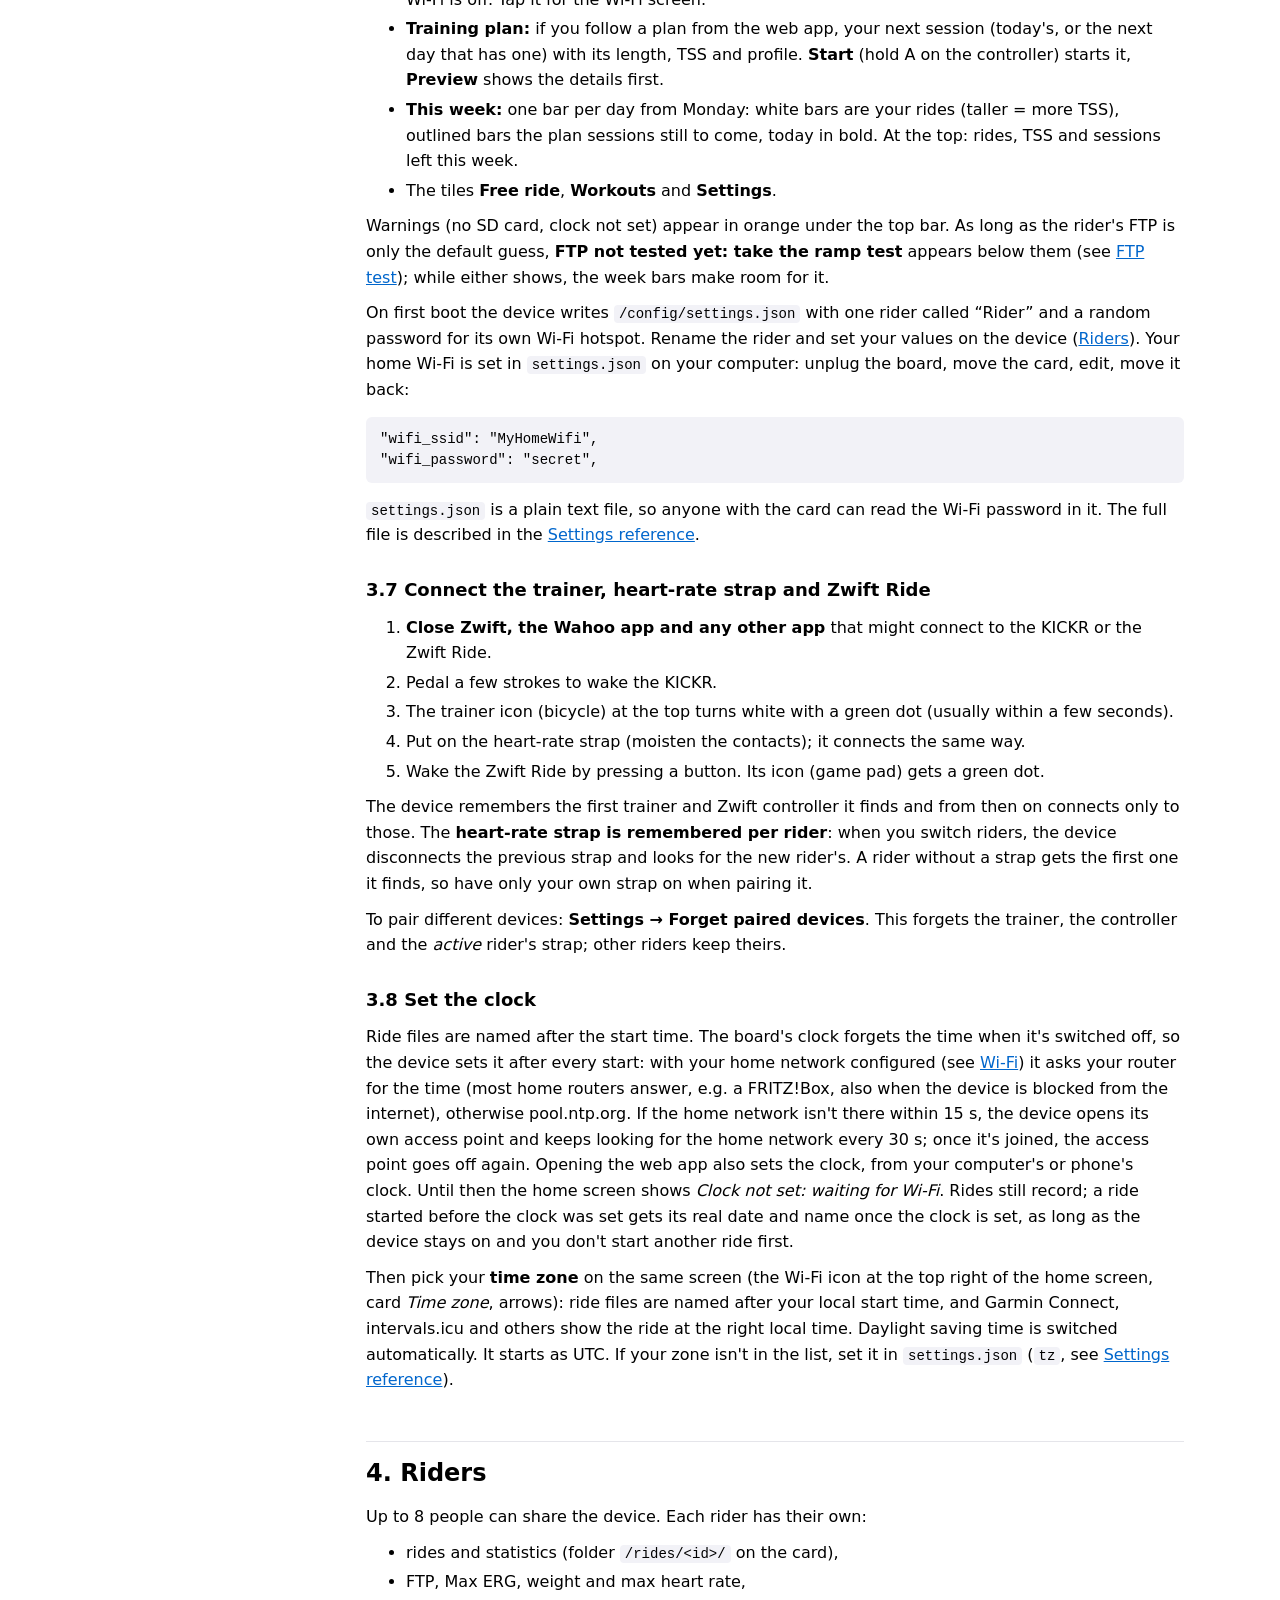
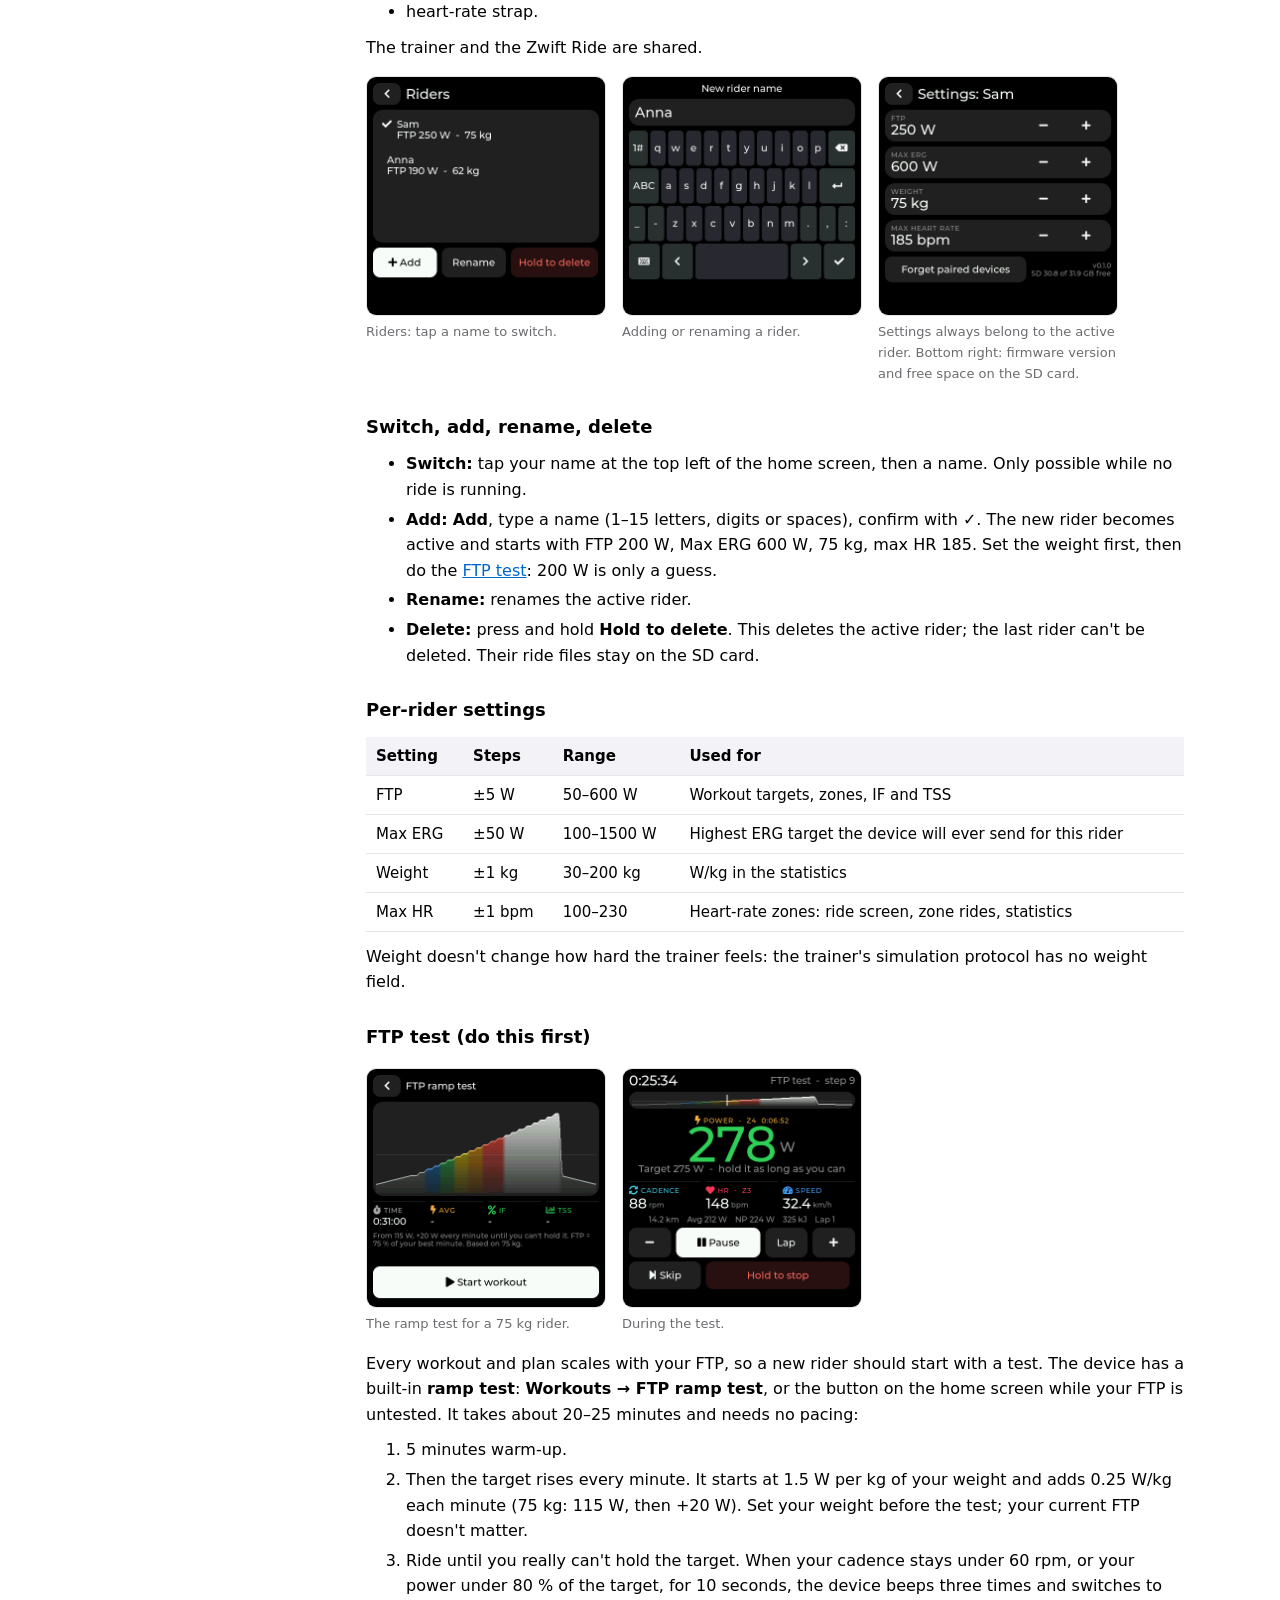
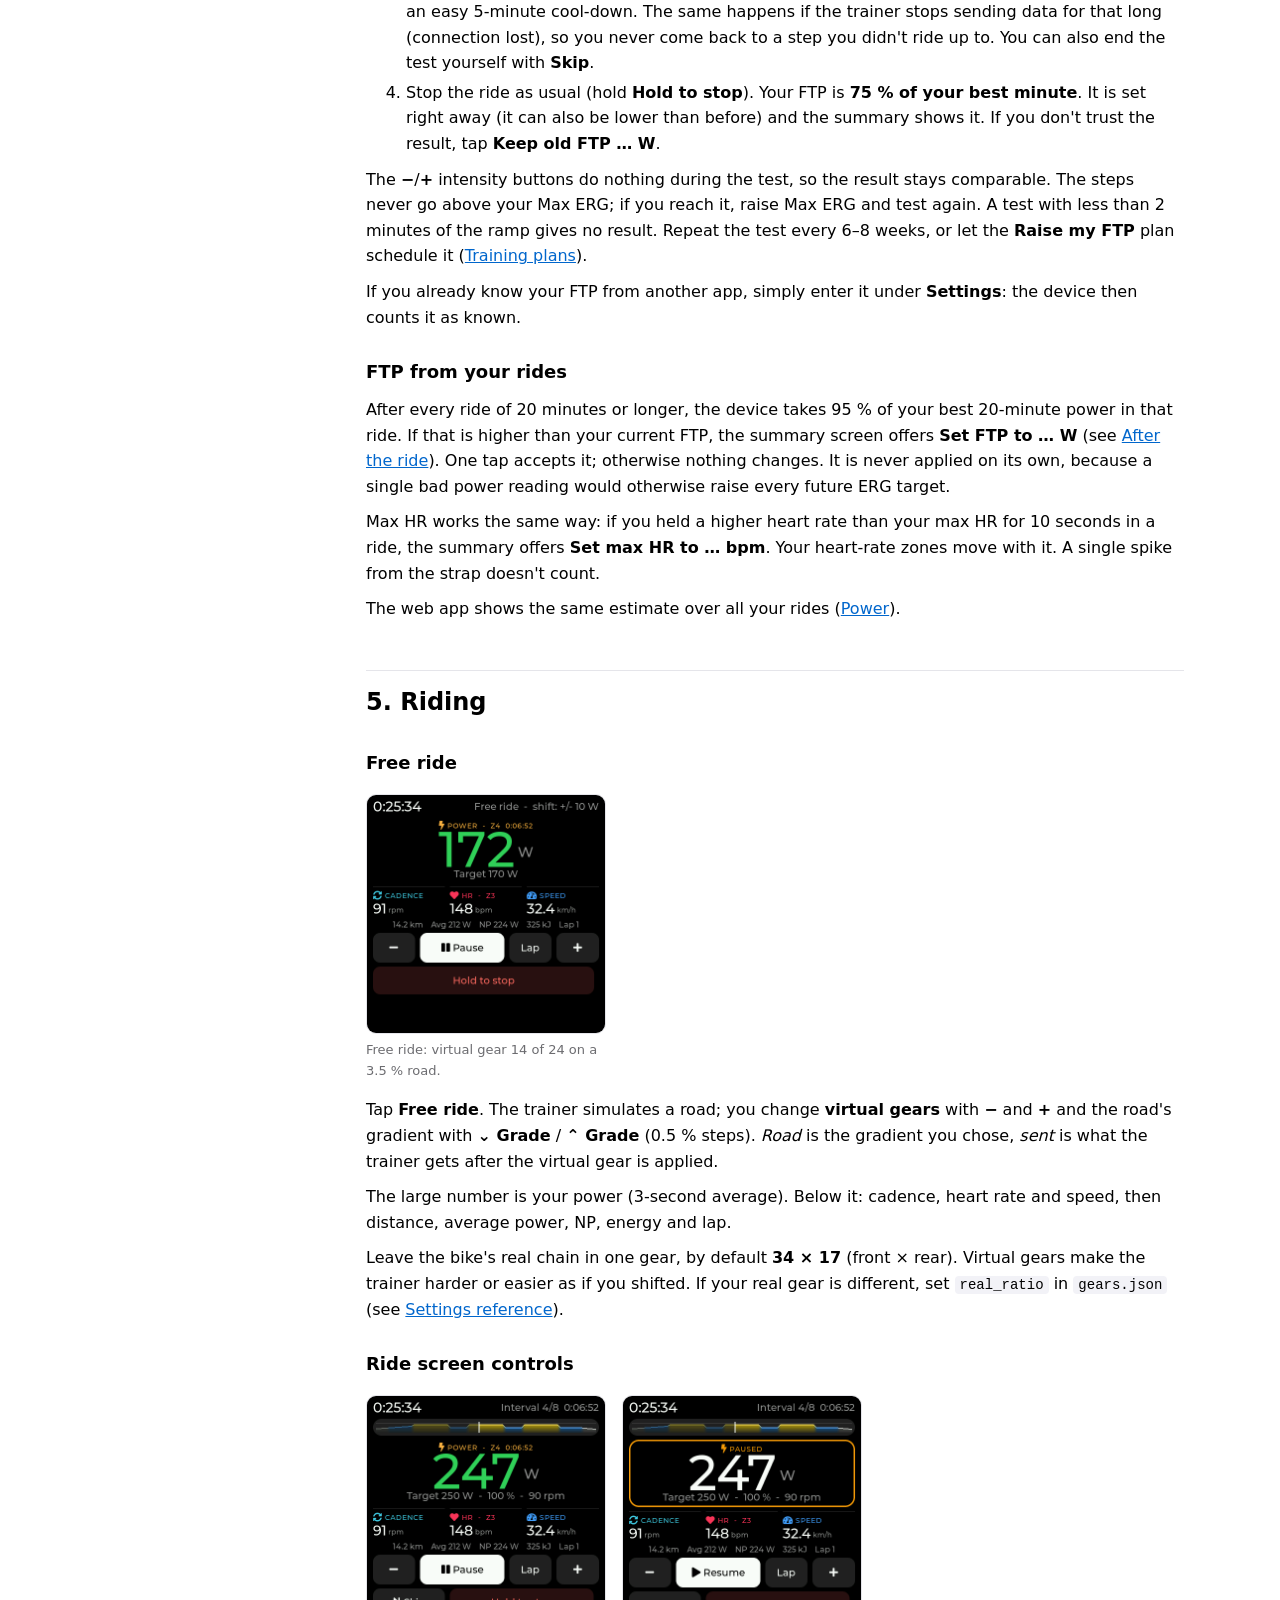
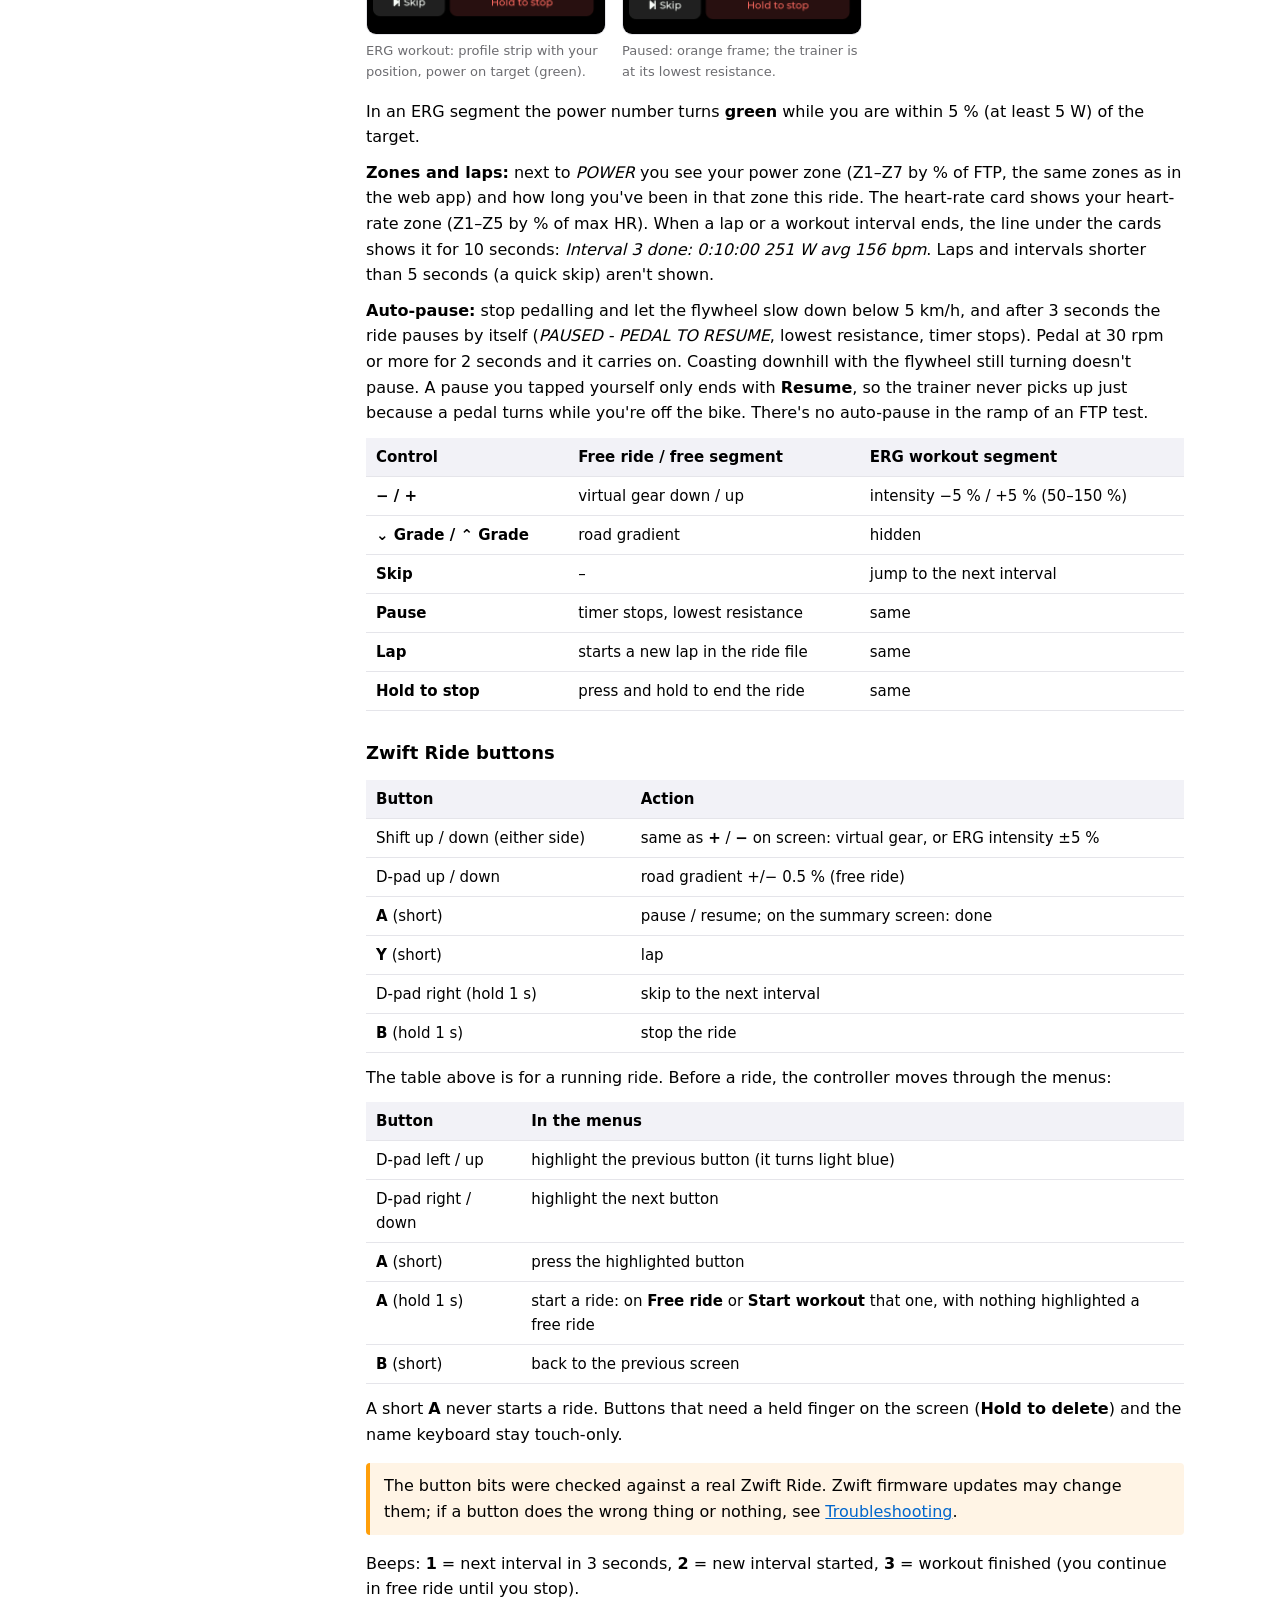
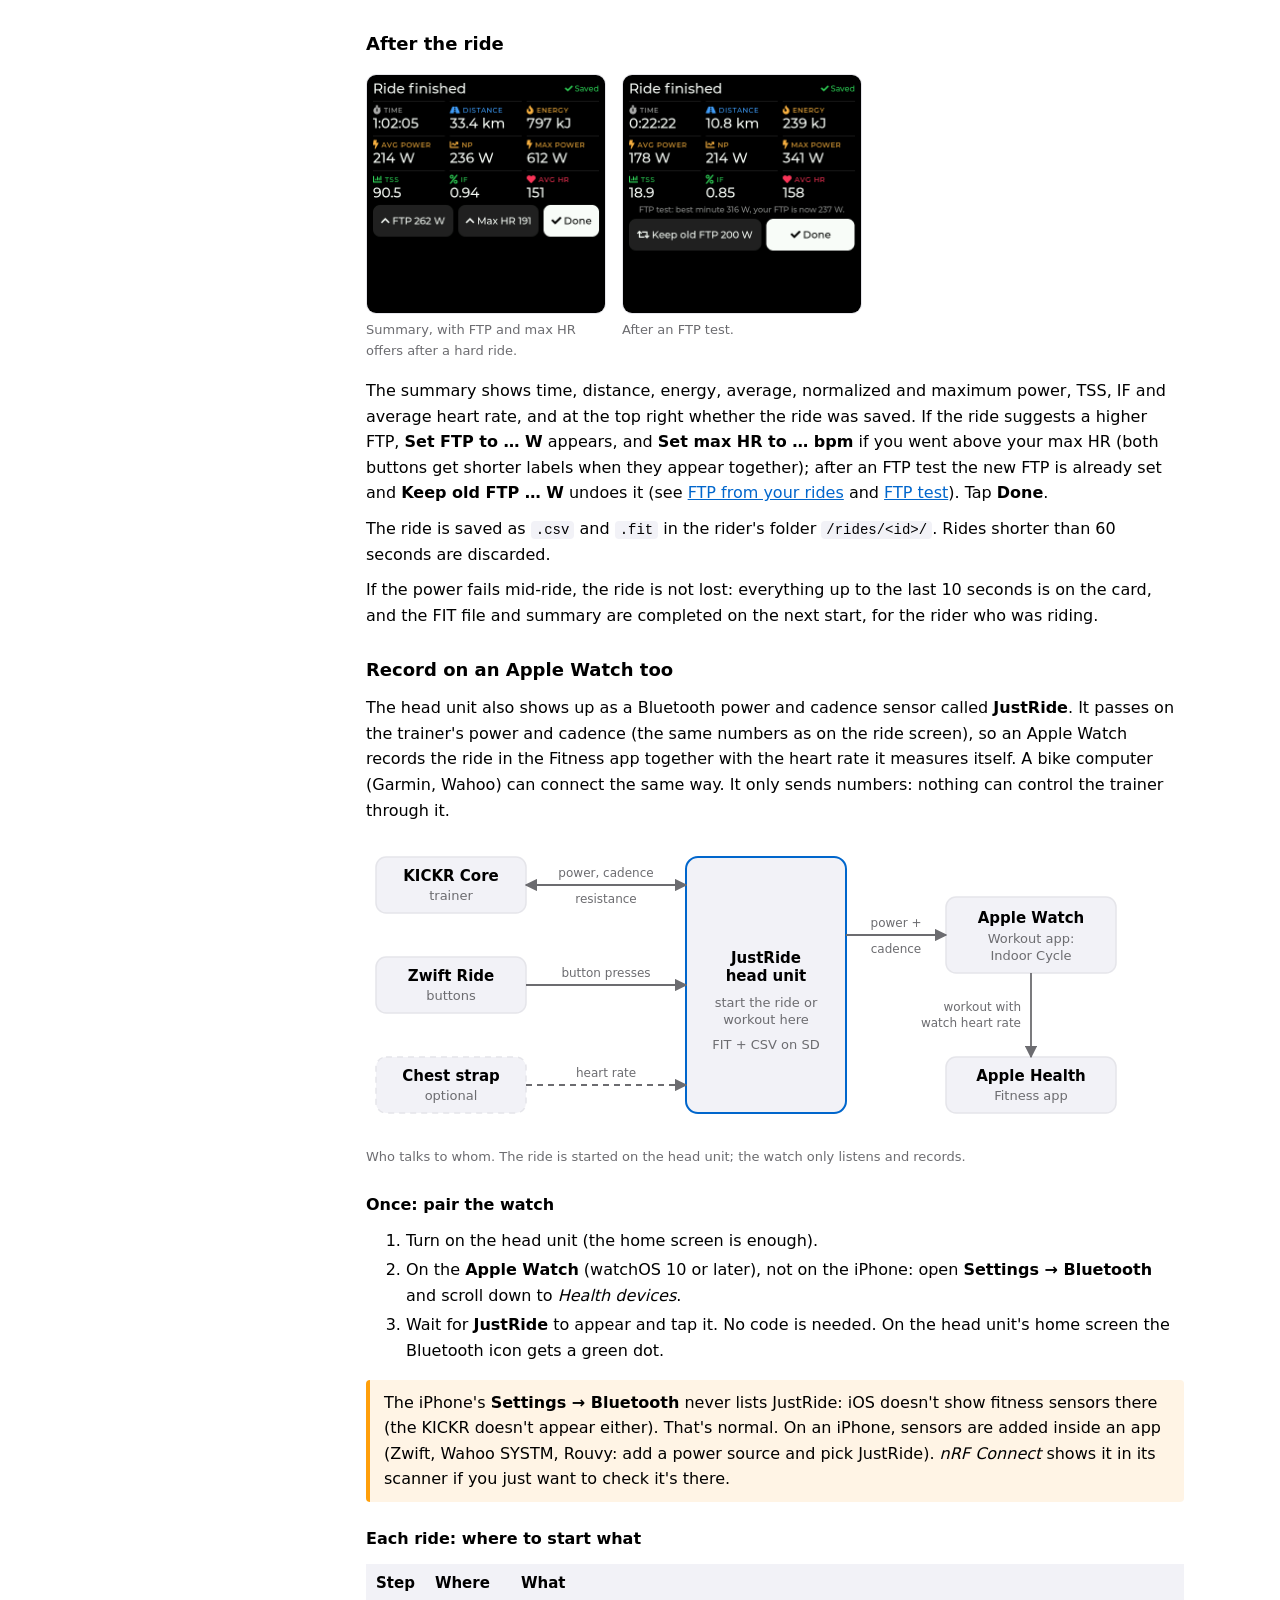
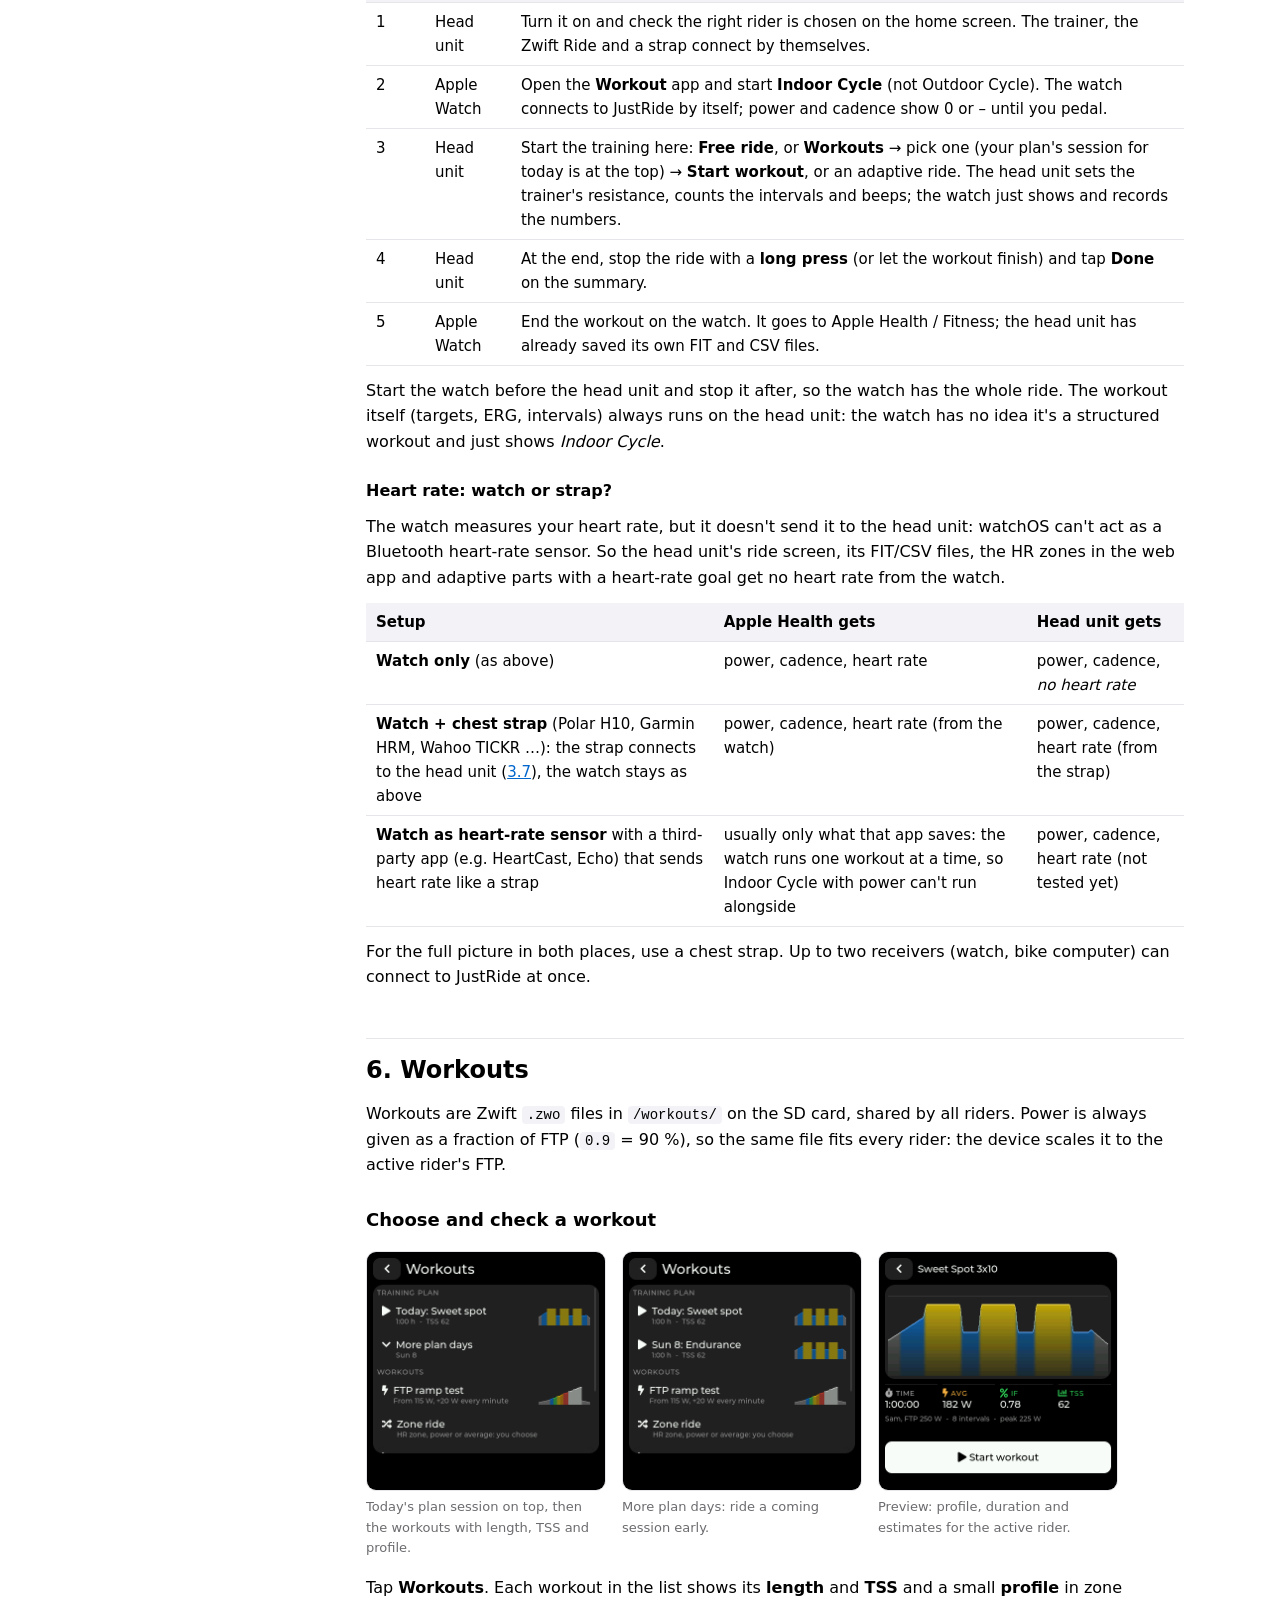
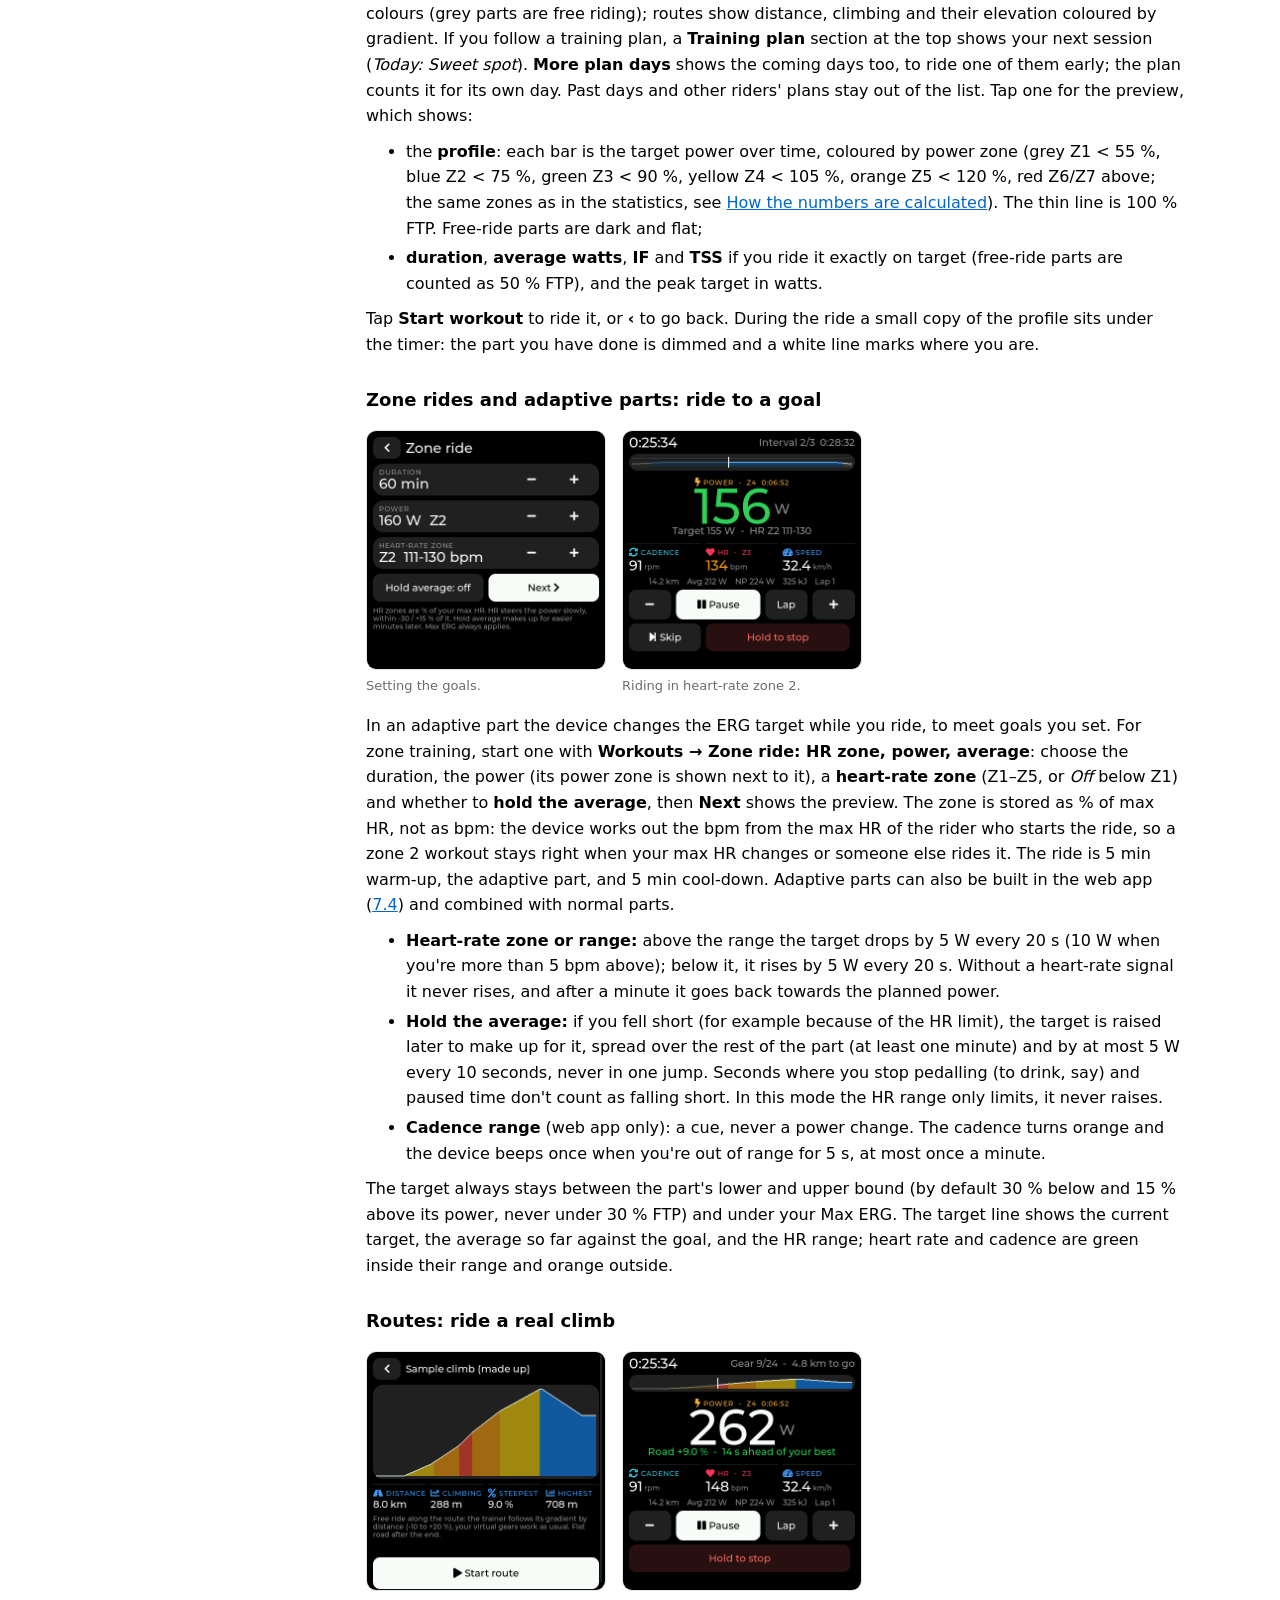
==== commit f344f0c5: "Merge pull request #11 from tspannagel/fix/mdns-ipv6-lookup Faster trainer.local lookups, firmware v" ====
--- a/docs/manual.html
+++ b/docs/manual.html
@@ -89,7 +89,7 @@
 
 <main>
 <h1>JustRide manual</h1>
-<p class="lead">JustRide turns a Waveshare ESP32-S3-Touch-LCD-4 into a head unit for a Wahoo KICKR Core: free rides at your own power target, routes with virtual gears, structured workouts in ERG mode, ride files on a microSD card, and a web app in your browser for statistics, a workout builder and training plans. No cloud, no account.</p>
+<p class="lead">JustRide turns a Waveshare ESP32-S3-Touch-LCD-4 into a head unit for a Wahoo KICKR Core: free rides with virtual gears, structured workouts in ERG mode, ride files on a microSD card, and a web app in your browser for statistics, a workout builder and training plans. No cloud, no account.</p>
 
 <p class="note"><b>Status:</b> on a V4 board the screen, touch and SD card work. The trainer, heart-rate strap, Zwift Ride and Wi-Fi still have to be checked on real hardware. Expect to fix things during the first bring-up (see <a href="#check">3.5</a> and <a href="#trouble">Troubleshooting</a>) and send logs back. The screenshots are rendered from the firmware's own screen code on a computer; on the device they should look the same.</p>
 
@@ -118,7 +118,7 @@
   <li>Simulated gradients are limited to −10 … +20 %.</li>
   <li>Your FTP is never changed automatically; the device only <i>offers</i> a new value after a ride or an FTP test.</li>
   <li>During an FTP test the trainer drops to the cool-down by itself when you can't keep up (see <a href="#ftptest">FTP test</a>).</li>
-  <li>Wi-Fi is switched <b>off</b> as soon as a ride starts and comes back on once the ride is saved (while the summary shows). If a file is still going over Wi-Fi when you start (the NAS copying a ride, a download in the web app, an upload), the device shows <i>Finishing a transfer</i> with a progress bar and starts the ride as soon as it's done; new requests are turned away meanwhile. After 2 minutes it stops waiting and starts anyway.</li>
+  <li>Wi-Fi is switched <b>off</b> as soon as a ride starts and comes back on when you leave the ride summary.</li>
   <li>The firmware never runs a trainer spin-down. It drives the board's power, reset and buzzer lines only the way Waveshare's own examples do.</li>
 </ul>
 <p>Before a hard session, make sure the trainer and bike are set up as usual: the head unit only sends targets, it can't make the trainer itself safer.</p>
@@ -282,11 +282,11 @@
 
 <h3>Free ride</h3>
 <div class="shots">
-  <figure class="device"><img src="img/ride-free.png" alt="Free ride screen: time, Free ride - shift +/- 10 W, 172 W in green, target 170 W, cadence, heart rate, speed, buttons"><figcaption>Free ride: your own target, 170 W.</figcaption></figure>
-</div>
-<p>Tap <span class="btn">Free ride</span>. The trainer holds a <b>power target</b> (ERG), whatever your cadence or gear: it starts at 55 % of your FTP, and <span class="btn">−</span> / <span class="btn">+</span> (or the Zwift Ride's shift buttons) change it by 10 W, the D-pad up / down by 50 W. It never goes above your Max ERG. The power number turns green while you're on target.</p>
+  <figure class="device"><img src="img/ride-free.png" alt="Free ride screen: time, gear 14 of 24, 231 W, road gradient, cadence, heart rate, speed, buttons"><figcaption>Free ride: virtual gear 14 of 24 on a 3.5 % road.</figcaption></figure>
+</div>
+<p>Tap <span class="btn">Free ride</span>. The trainer simulates a road; you change <b>virtual gears</b> with <span class="btn">−</span> and <span class="btn">+</span> and the road's gradient with <span class="btn">⌄ Grade</span> / <span class="btn">⌃ Grade</span> (0.5 % steps). <i>Road</i> is the gradient you chose, <i>sent</i> is what the trainer gets after the virtual gear is applied.</p>
 <p>The large number is your power (3-second average). Below it: cadence, heart rate and speed, then distance, average power, NP, energy and lap.</p>
-<p><b>Virtual gears</b> are for routes and a workout's free segments, where the trainer simulates a road. Leave the bike's real chain in one gear, by default <b>34 × 17</b> (front × rear); virtual gears make the trainer harder or easier as if you shifted. If your real gear is different, set <code>real_ratio</code> in <code>gears.json</code> (see <a href="#settings">Settings reference</a>). On a flat road gears change little (the trainer can only change the gradient, not the wind), which is why free ride uses a power target.</p>
+<p>Leave the bike's real chain in one gear, by default <b>34 × 17</b> (front × rear). Virtual gears make the trainer harder or easier as if you shifted. If your real gear is different, set <code>real_ratio</code> in <code>gears.json</code> (see <a href="#settings">Settings reference</a>).</p>
 
 <h3>Ride screen controls</h3>
 <div class="shots">
@@ -297,20 +297,20 @@
 <p><b>Zones and laps:</b> next to <i>POWER</i> you see your power zone (Z1–Z7 by % of FTP, the same zones as in the web app) and how long you've been in that zone this ride. The heart-rate card shows your heart-rate zone (Z1–Z5 by % of max HR). When a lap or a workout interval ends, the line under the cards shows it for 10 seconds: <i>Interval 3 done: 0:10:00 251 W avg 156 bpm</i>. Laps and intervals shorter than 5 seconds (a quick skip) aren't shown.</p>
 <p><b>Auto-pause:</b> stop pedalling and let the flywheel slow down below 5 km/h, and after 3 seconds the ride pauses by itself (<i>PAUSED - PEDAL TO RESUME</i>, lowest resistance, timer stops). Pedal at 30 rpm or more for 2 seconds and it carries on. Coasting downhill with the flywheel still turning doesn't pause. A pause you tapped yourself only ends with <span class="btn">Resume</span>, so the trainer never picks up just because a pedal turns while you're off the bike. There's no auto-pause in the ramp of an FTP test.</p>
 <div class="scroll"><table>
-  <tr><th>Control</th><th>Free ride</th><th>Route / free segment</th><th>ERG workout segment</th></tr>
-  <tr><td class="btn">− / +</td><td>target −10 W / +10 W</td><td>virtual gear down / up</td><td>intensity −5 % / +5 % (50–150 %)</td></tr>
-  <tr><td class="btn">⌄ Grade / ⌃ Grade</td><td>hidden (D-pad: target −50 W / +50 W)</td><td>road gradient (free segment; a route sets it)</td><td>hidden</td></tr>
-  <tr><td class="btn">Skip</td><td>–</td><td>–</td><td>jump to the next interval</td></tr>
-  <tr><td class="btn">Pause</td><td>timer stops, lowest resistance</td><td>same</td><td>same</td></tr>
-  <tr><td class="btn">Lap</td><td>starts a new lap in the ride file</td><td>same</td><td>same</td></tr>
-  <tr><td class="btn">Hold to stop</td><td>press and hold to end the ride</td><td>same</td><td>same</td></tr>
+  <tr><th>Control</th><th>Free ride / free segment</th><th>ERG workout segment</th></tr>
+  <tr><td class="btn">− / +</td><td>virtual gear down / up</td><td>intensity −5 % / +5 % (50–150 %)</td></tr>
+  <tr><td class="btn">⌄ Grade / ⌃ Grade</td><td>road gradient</td><td>hidden</td></tr>
+  <tr><td class="btn">Skip</td><td>–</td><td>jump to the next interval</td></tr>
+  <tr><td class="btn">Pause</td><td>timer stops, lowest resistance</td><td>same</td></tr>
+  <tr><td class="btn">Lap</td><td>starts a new lap in the ride file</td><td>same</td></tr>
+  <tr><td class="btn">Hold to stop</td><td>press and hold to end the ride</td><td>same</td></tr>
 </table></div>
 
 <h3>Zwift Ride buttons</h3>
 <div class="scroll"><table>
   <tr><th>Button</th><th>Action</th></tr>
-  <tr><td>Shift up / down (either side)</td><td>same as <span class="btn">+</span> / <span class="btn">−</span> on screen: free ride target ±10 W, virtual gear, or ERG intensity ±5 %</td></tr>
-  <tr><td>D-pad up / down</td><td>free ride: target +/− 50 W; free segment: road gradient +/− 0.5 %</td></tr>
+  <tr><td>Shift up / down (either side)</td><td>same as <span class="btn">+</span> / <span class="btn">−</span> on screen: virtual gear, or ERG intensity ±5 %</td></tr>
+  <tr><td>D-pad up / down</td><td>road gradient +/− 0.5 % (free ride)</td></tr>
   <tr><td><b>A</b> (short)</td><td>pause / resume; on the summary screen: done</td></tr>
   <tr><td><b>Y</b> (short)</td><td>lap</td></tr>
   <tr><td>D-pad right (hold 1 s)</td><td>skip to the next interval</td></tr>
@@ -440,7 +440,7 @@
 </div>
 <p>A route is a free ride where the trainer follows the gradient of a real road by distance. Import a <b>GPX file</b> in the web app under <span class="btn">Routes</span> (<a href="#webapp-routes">7.5</a>); it appears under <span class="btn">Workouts</span> with a map pin. An SD card prepared with <code>tools/sd_deploy.sh</code> also has a made-up <i>Sample climb</i> to try it.</p>
 <ul>
-  <li>Your <b>virtual gears</b> work here (<span class="btn">−</span> / <span class="btn">+</span>); the grade buttons are hidden because the route sets the road. The ride screen shows the profile with your position, the gear and the kilometres to go; the line under the power shows the road gradient and what was sent to the trainer.</li>
+  <li>Your <b>virtual gears</b> work as in free ride; the grade buttons are hidden because the route sets the road. The ride screen shows the profile with your position, the gear and the kilometres to go; the line under the power shows the road gradient and what was sent to the trainer.</li>
   <li>The gradient is taken over 100 m and limited to <b>−10 … +20 %</b>, like everywhere else. A single bad GPS point can't turn into a wall.</li>
   <li>Distance comes from the trainer's speed, so on a steep climb you cover it as slowly as on the real road.</li>
   <li>At the end the device beeps three times and you carry on along a flat road until you stop the ride. The ride is saved under the route's name.</li>
@@ -464,7 +464,7 @@
   <tr><td><code>SteadyState</code></td><td><code>Duration</code>, <code>Power</code></td><td>constant target</td></tr>
   <tr><td><code>Warmup</code>, <code>Cooldown</code>, <code>Ramp</code></td><td><code>Duration</code>, <code>PowerLow</code> (start), <code>PowerHigh</code> (end)</td><td>target changes evenly from start to end</td></tr>
   <tr><td><code>IntervalsT</code></td><td><code>Repeat</code>, <code>OnDuration</code>, <code>OffDuration</code>, <code>OnPower</code>, <code>OffPower</code></td><td>repeated on/off pairs</td></tr>
-  <tr><td><code>FreeRide</code>, <code>MaxEffort</code></td><td><code>Duration</code></td><td>no target: simulated road with virtual gears for that time</td></tr>
+  <tr><td><code>FreeRide</code>, <code>MaxEffort</code></td><td><code>Duration</code></td><td>no target: free ride with virtual gears for that time</td></tr>
   <tr><td><code>workout</code> (JustRide only)</td><td><code>JrRampTest="1"</code></td><td>marks an FTP ramp test: the device replaces the segments with its own ramp for the active rider (see <a href="#ftptest">FTP test</a>). The generator writes it for <i>FTP ramp test</i></td></tr>
   <tr><td><code>SteadyState</code> (adaptive, JustRide only)</td><td><code>JrHrLow</code>, <code>JrHrHigh</code> (bpm, or fractions of max HR when both are 1 or less, e.g. <code>0.6</code>–<code>0.7</code> for HR zone 2), <code>JrAvg="1"</code> (hold the average), <code>JrCadLow</code>, <code>JrCadHigh</code> (rpm), <code>JrMin</code>, <code>JrMax</code> (bounds, fraction of FTP)</td><td>adaptive part (see <a href="#adaptive">Adaptive rides</a>); Zwift ignores these attributes and rides it as a steady part. At most 16 per workout</td></tr>
   <tr><td>any of the above</td><td><code>Cadence</code> (rpm), <code>CadenceResting</code> (rpm, for <code>IntervalsT</code> off parts)</td><td>cadence shown as a target on the ride screen</td></tr>
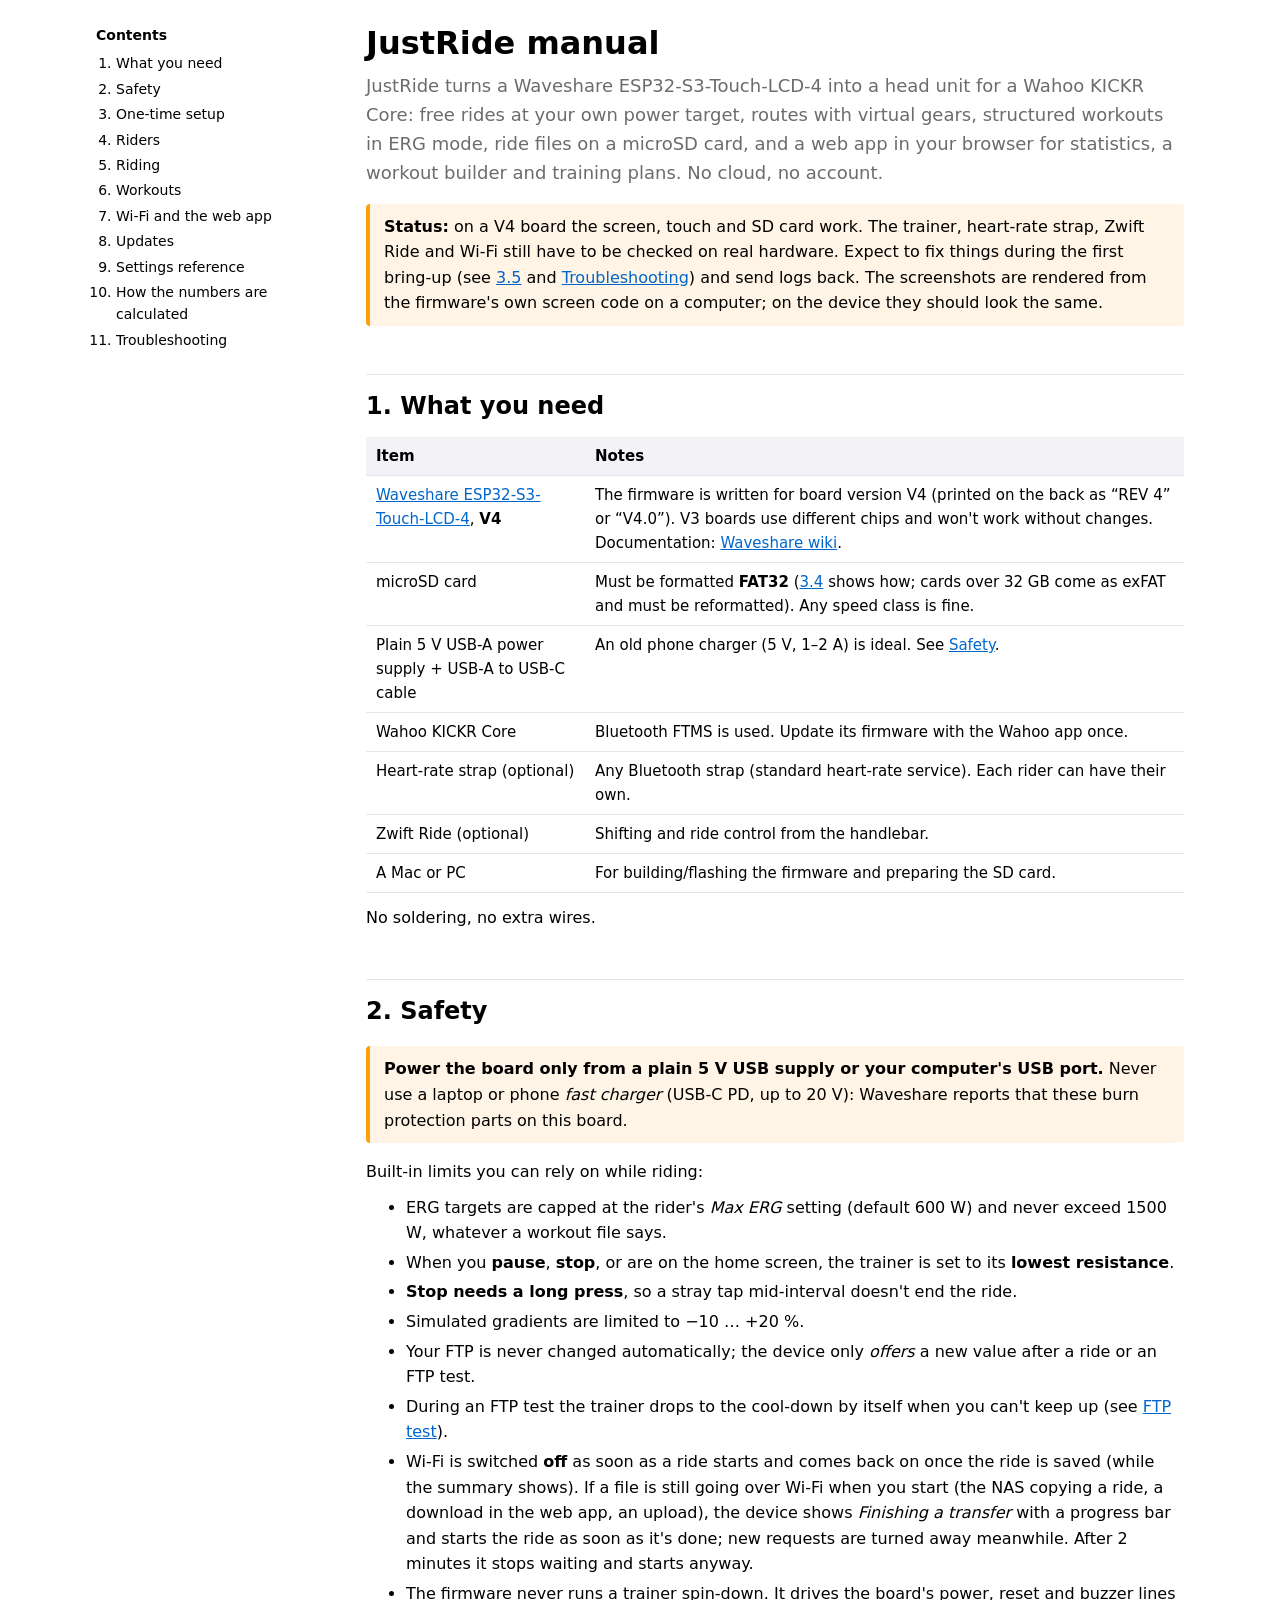
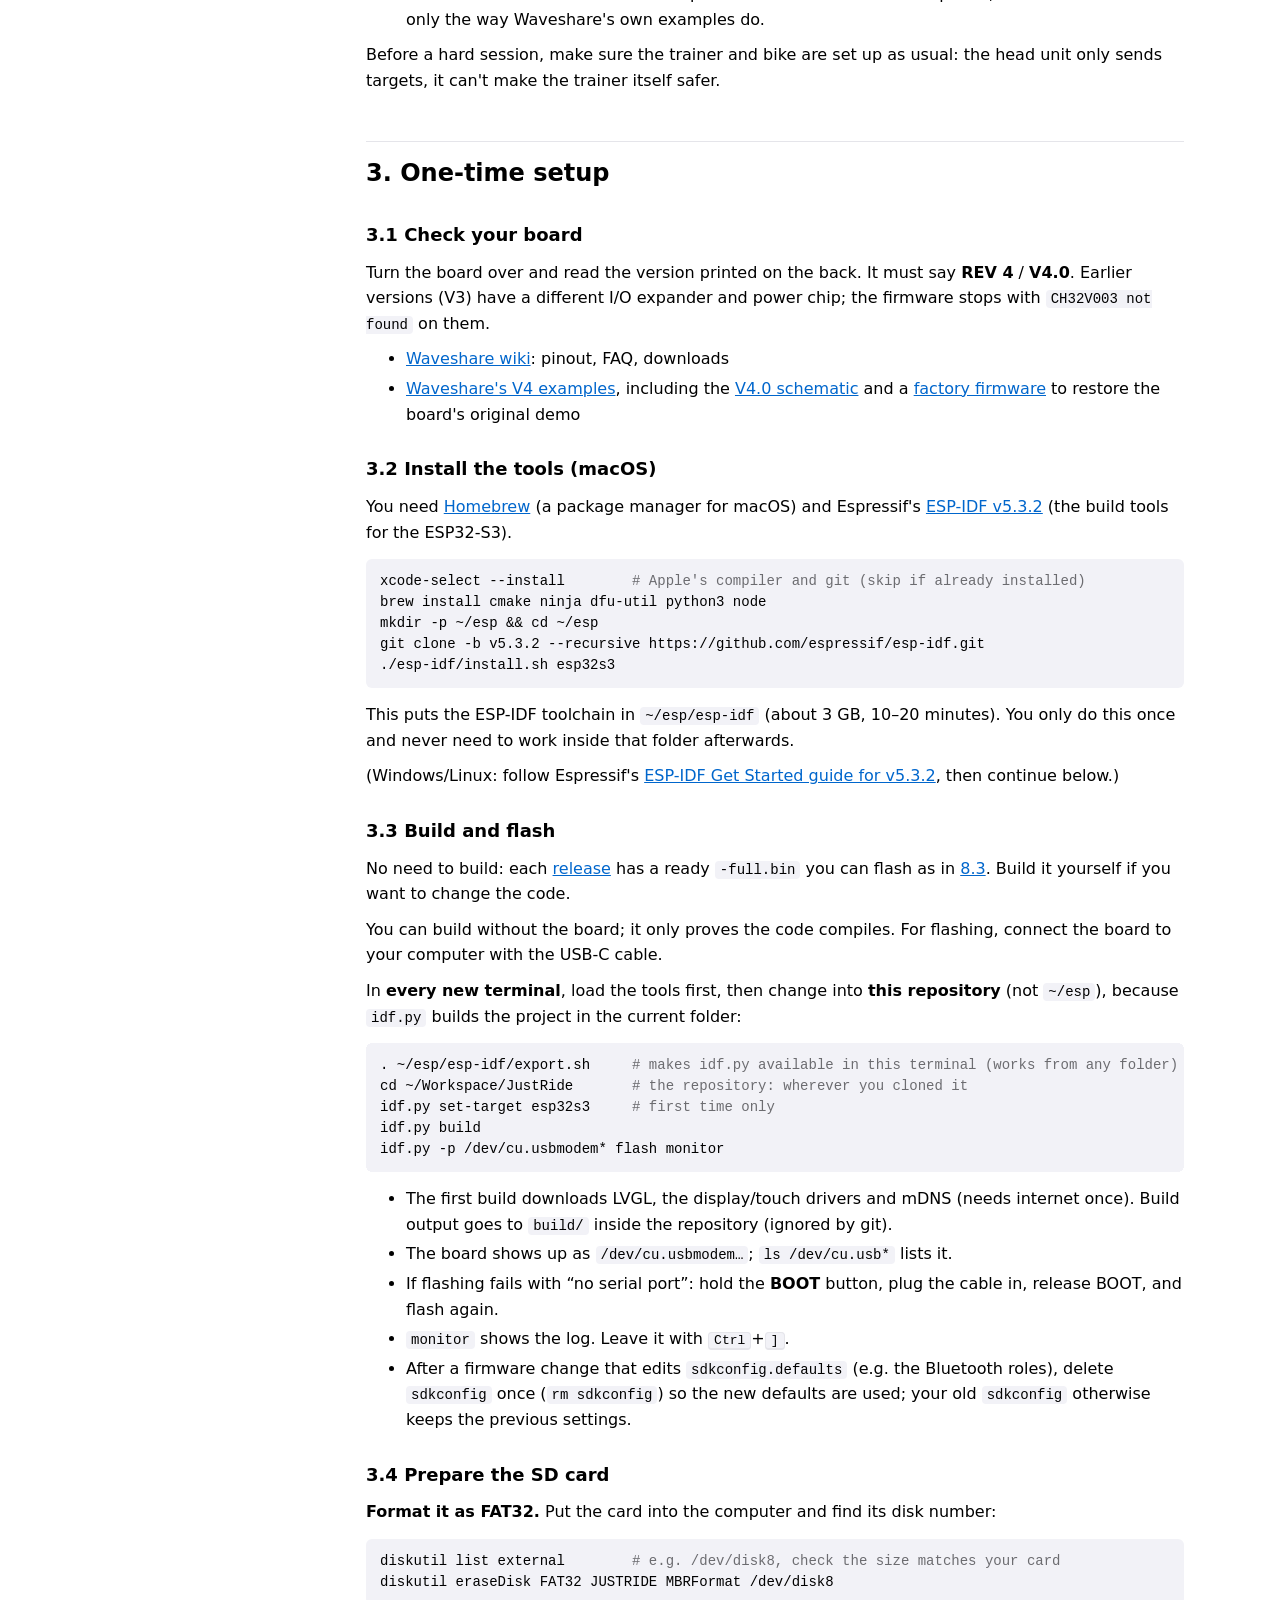
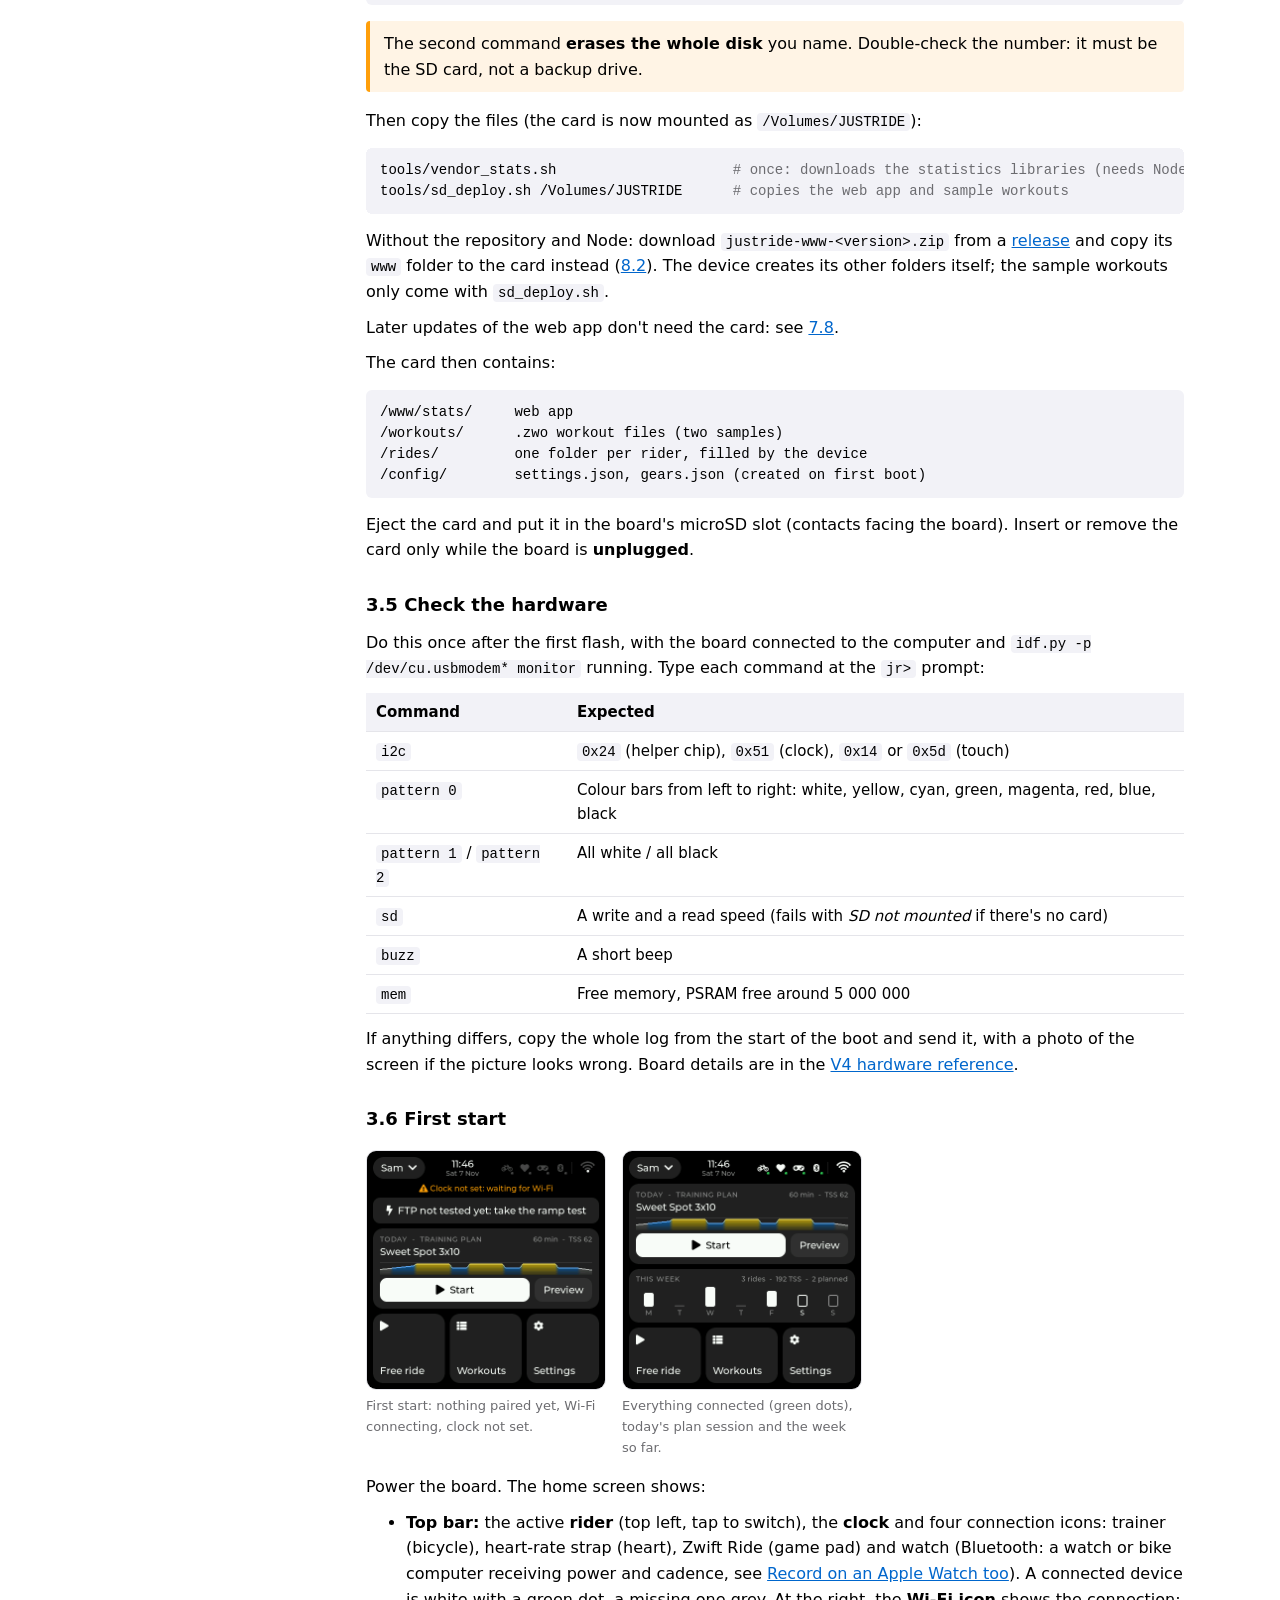
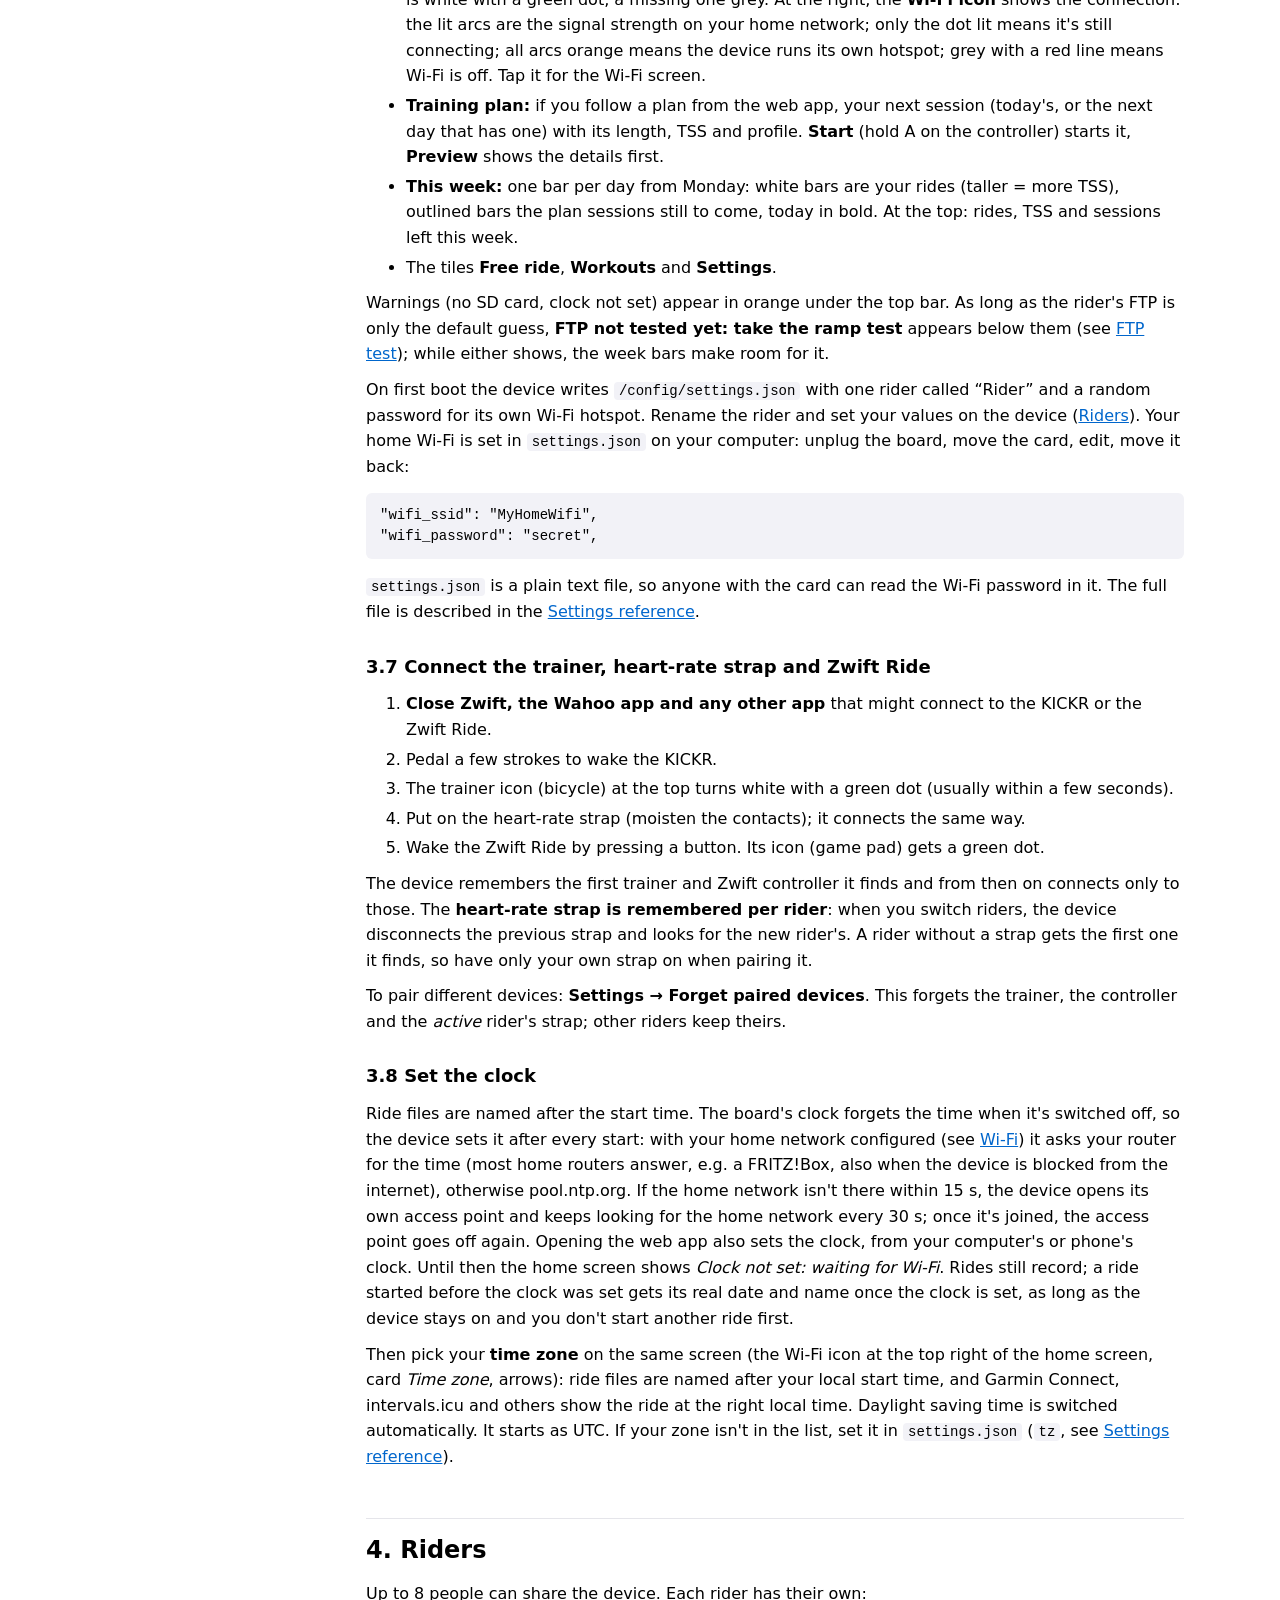
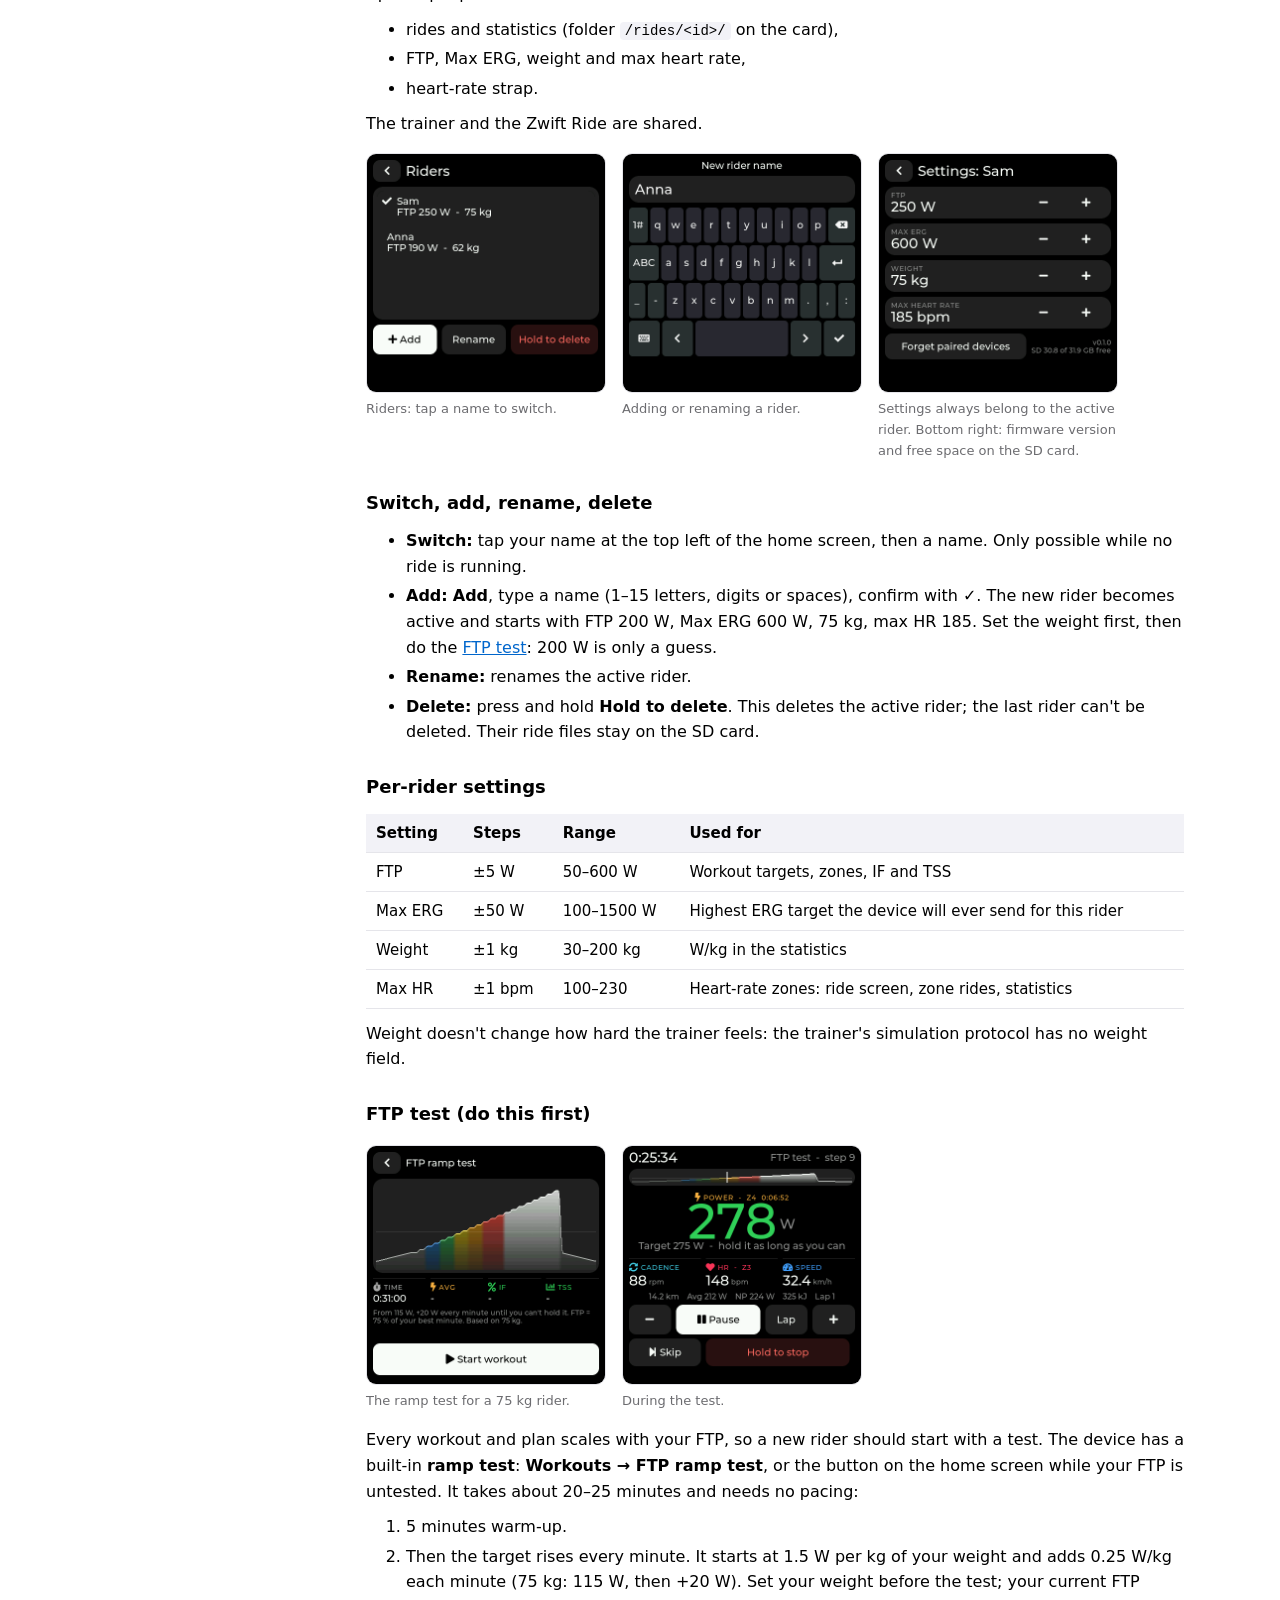
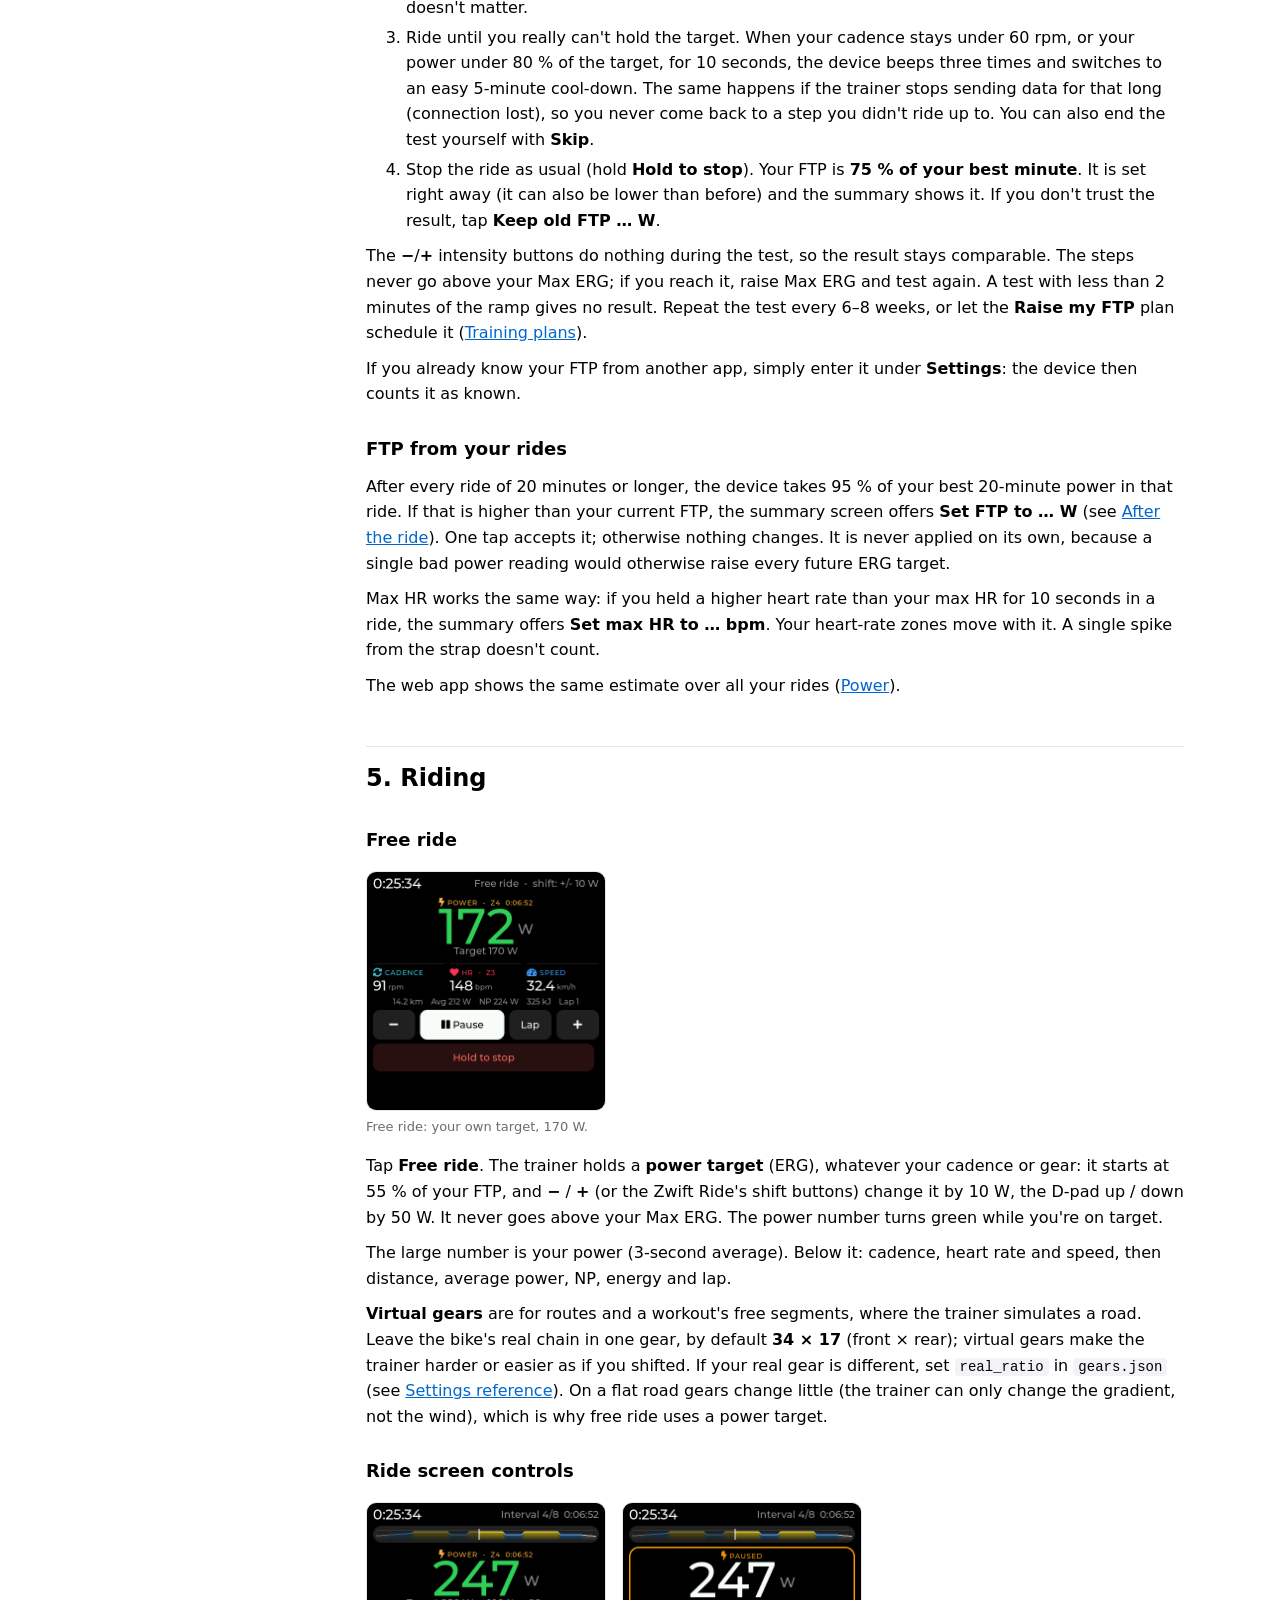
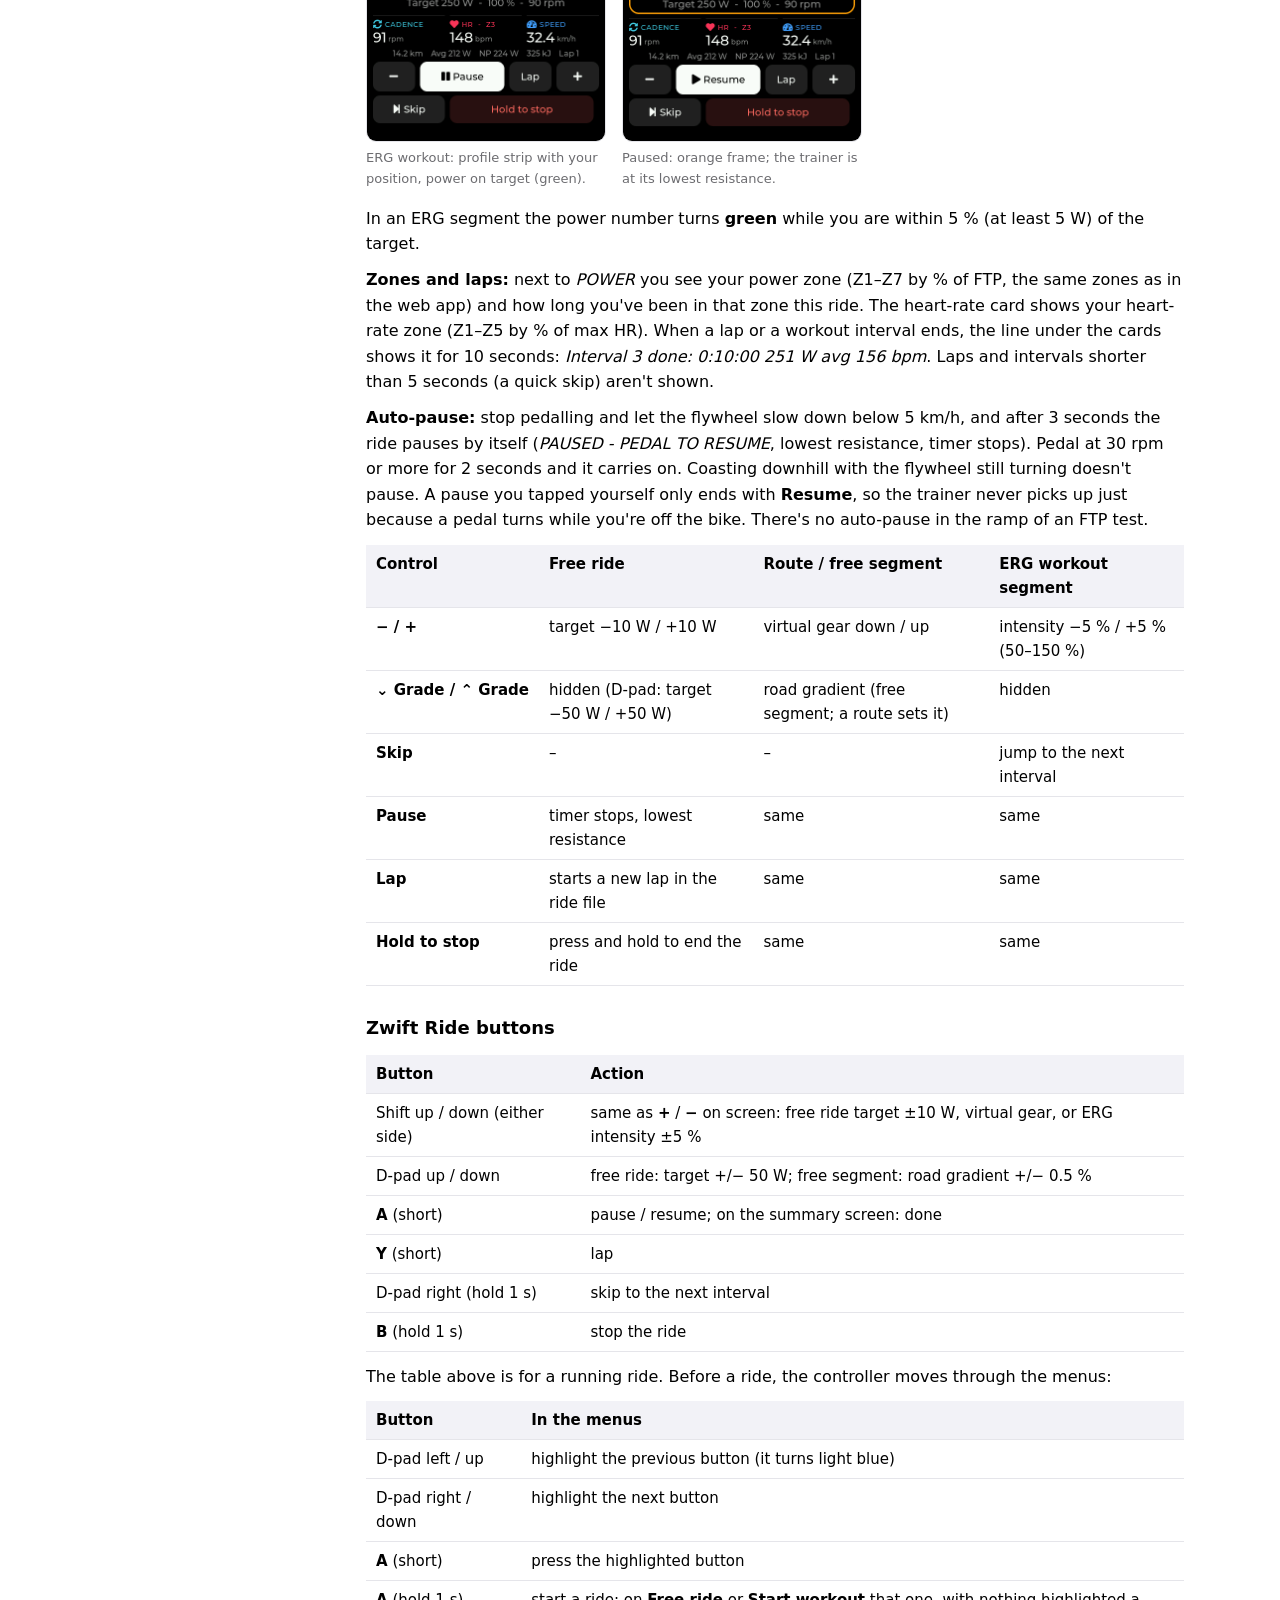
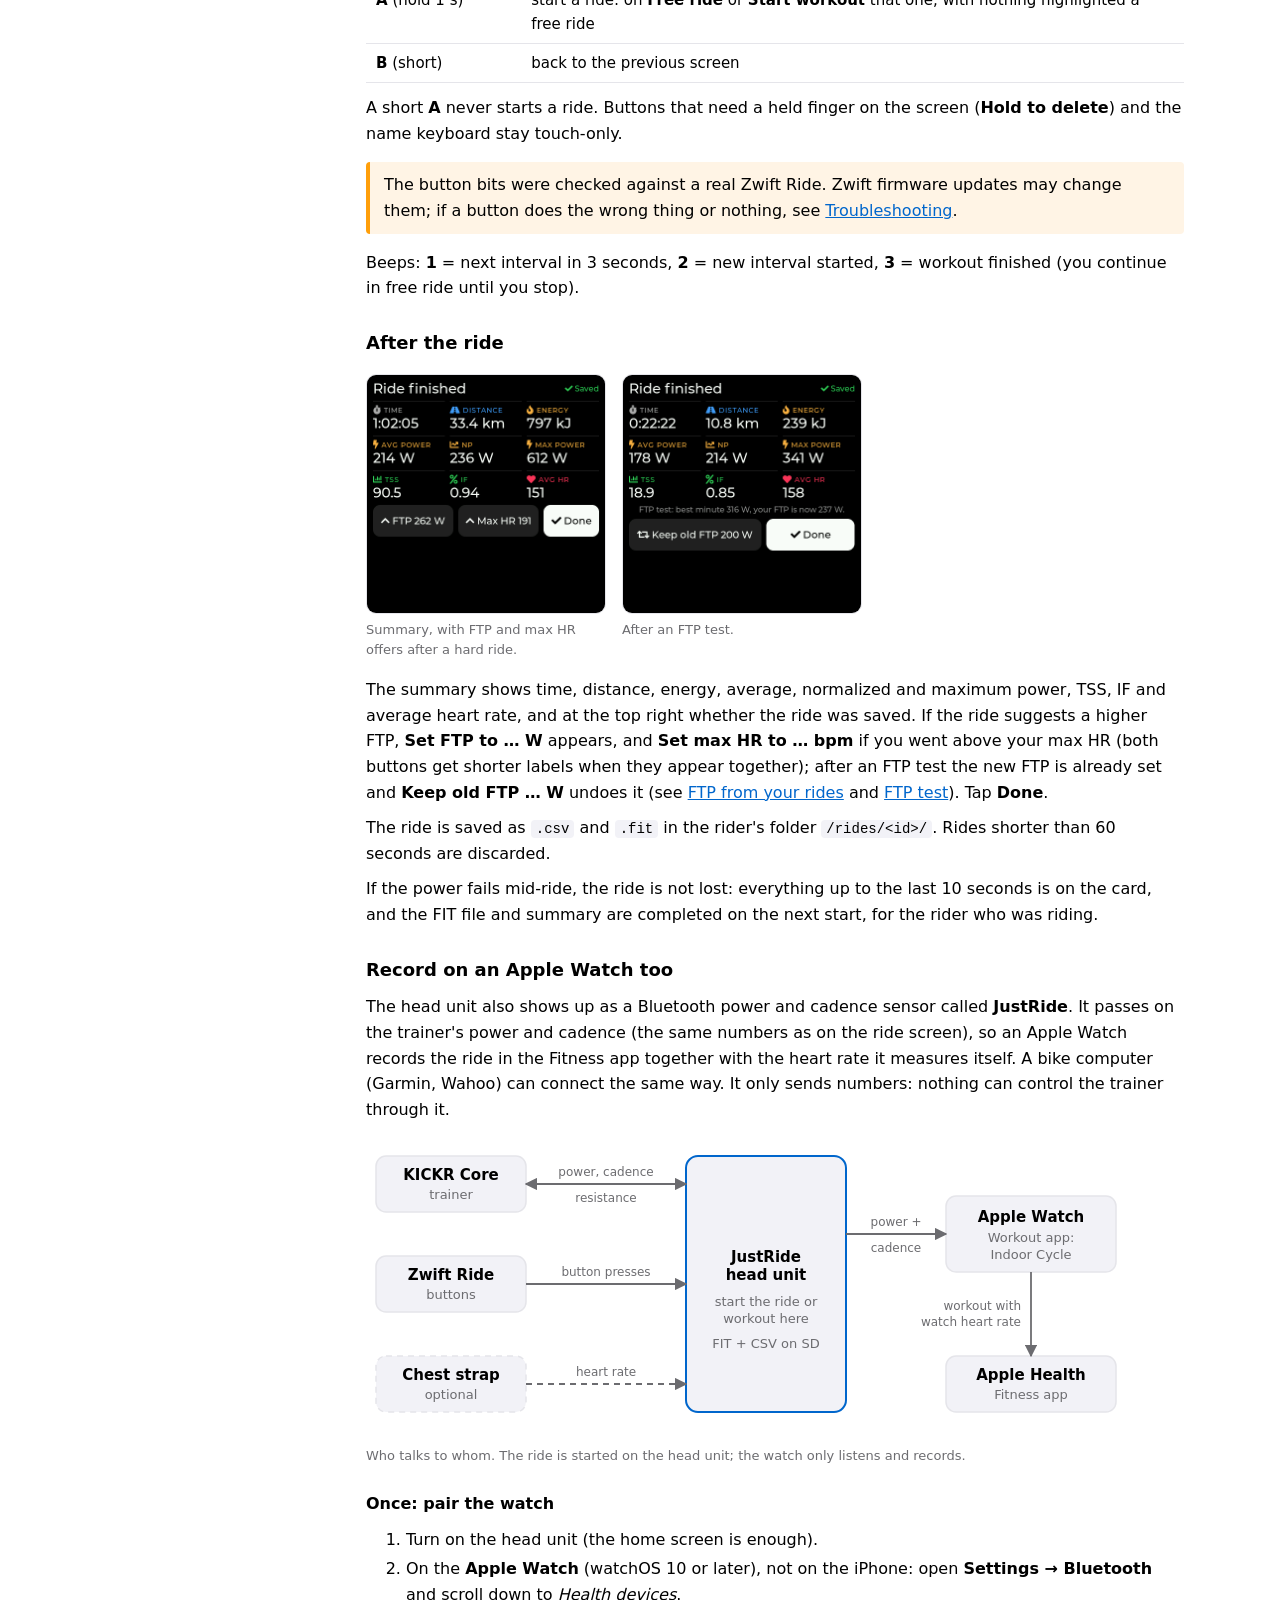
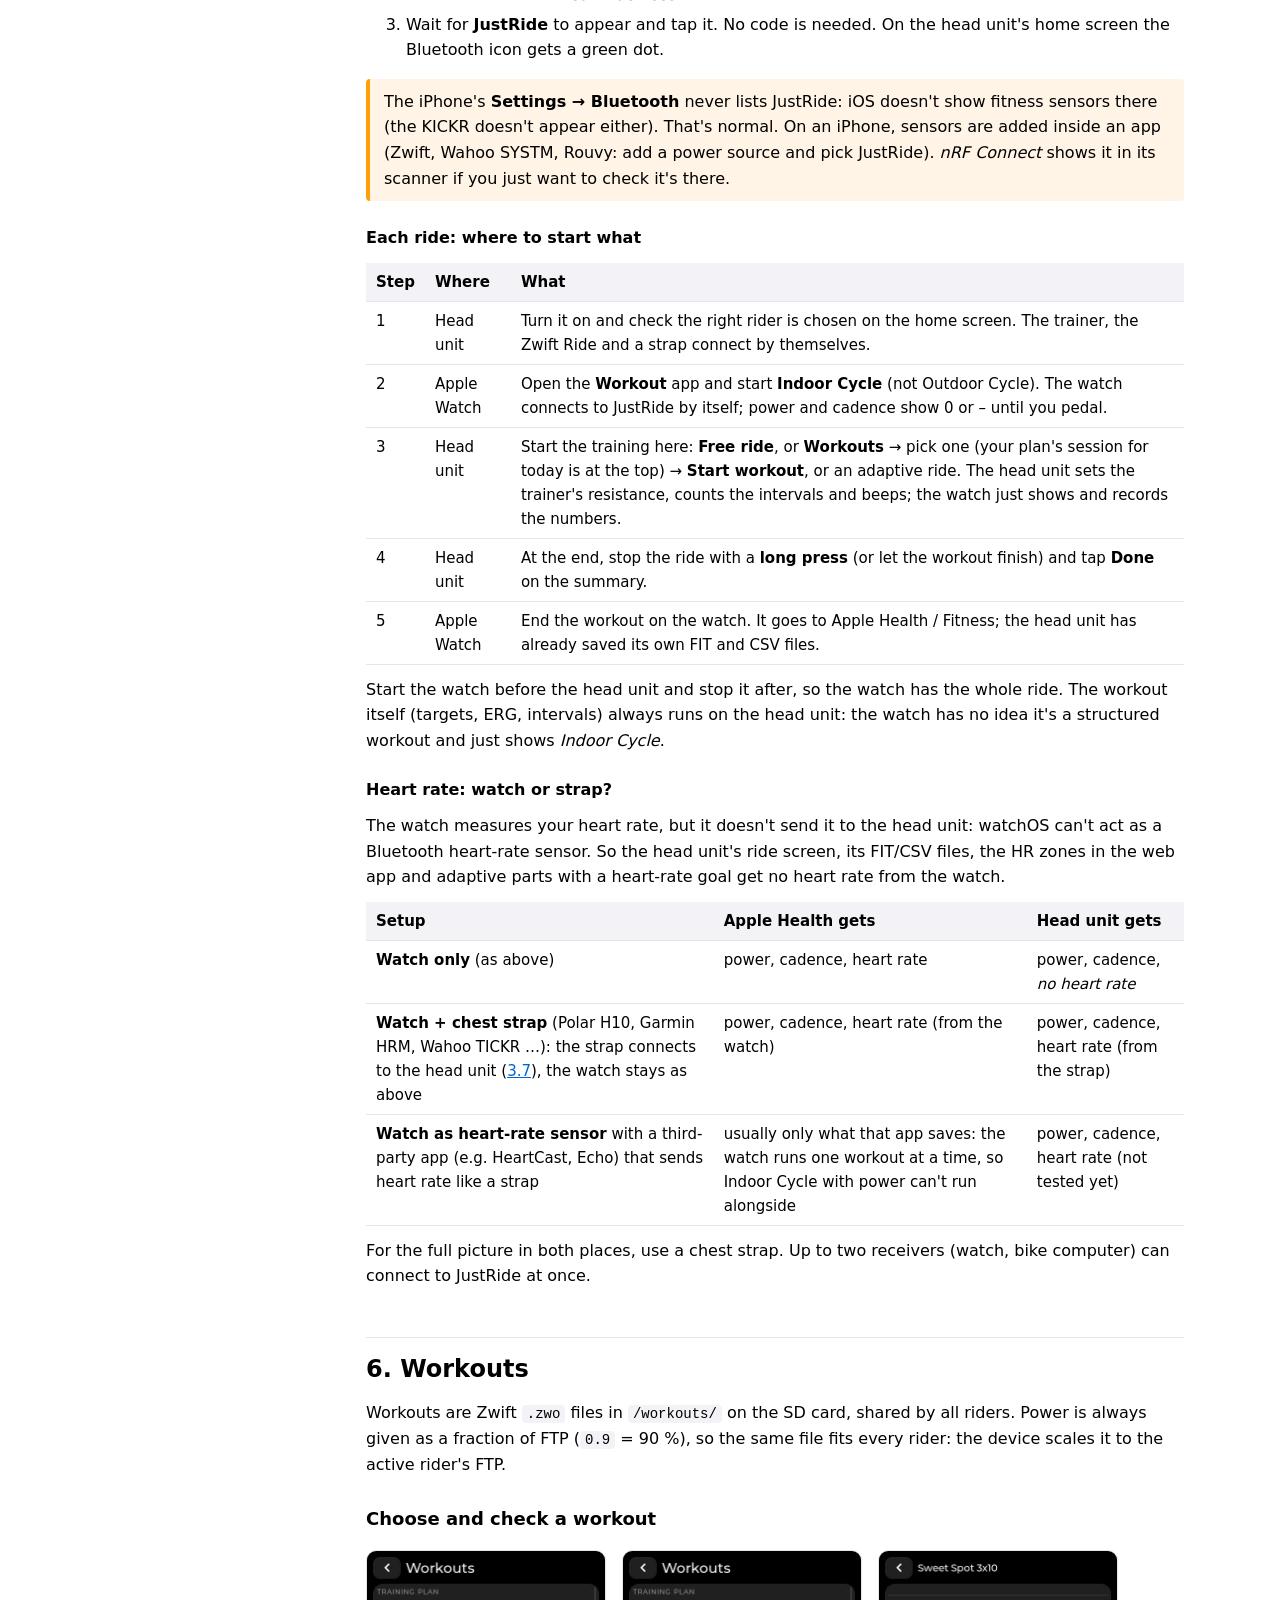
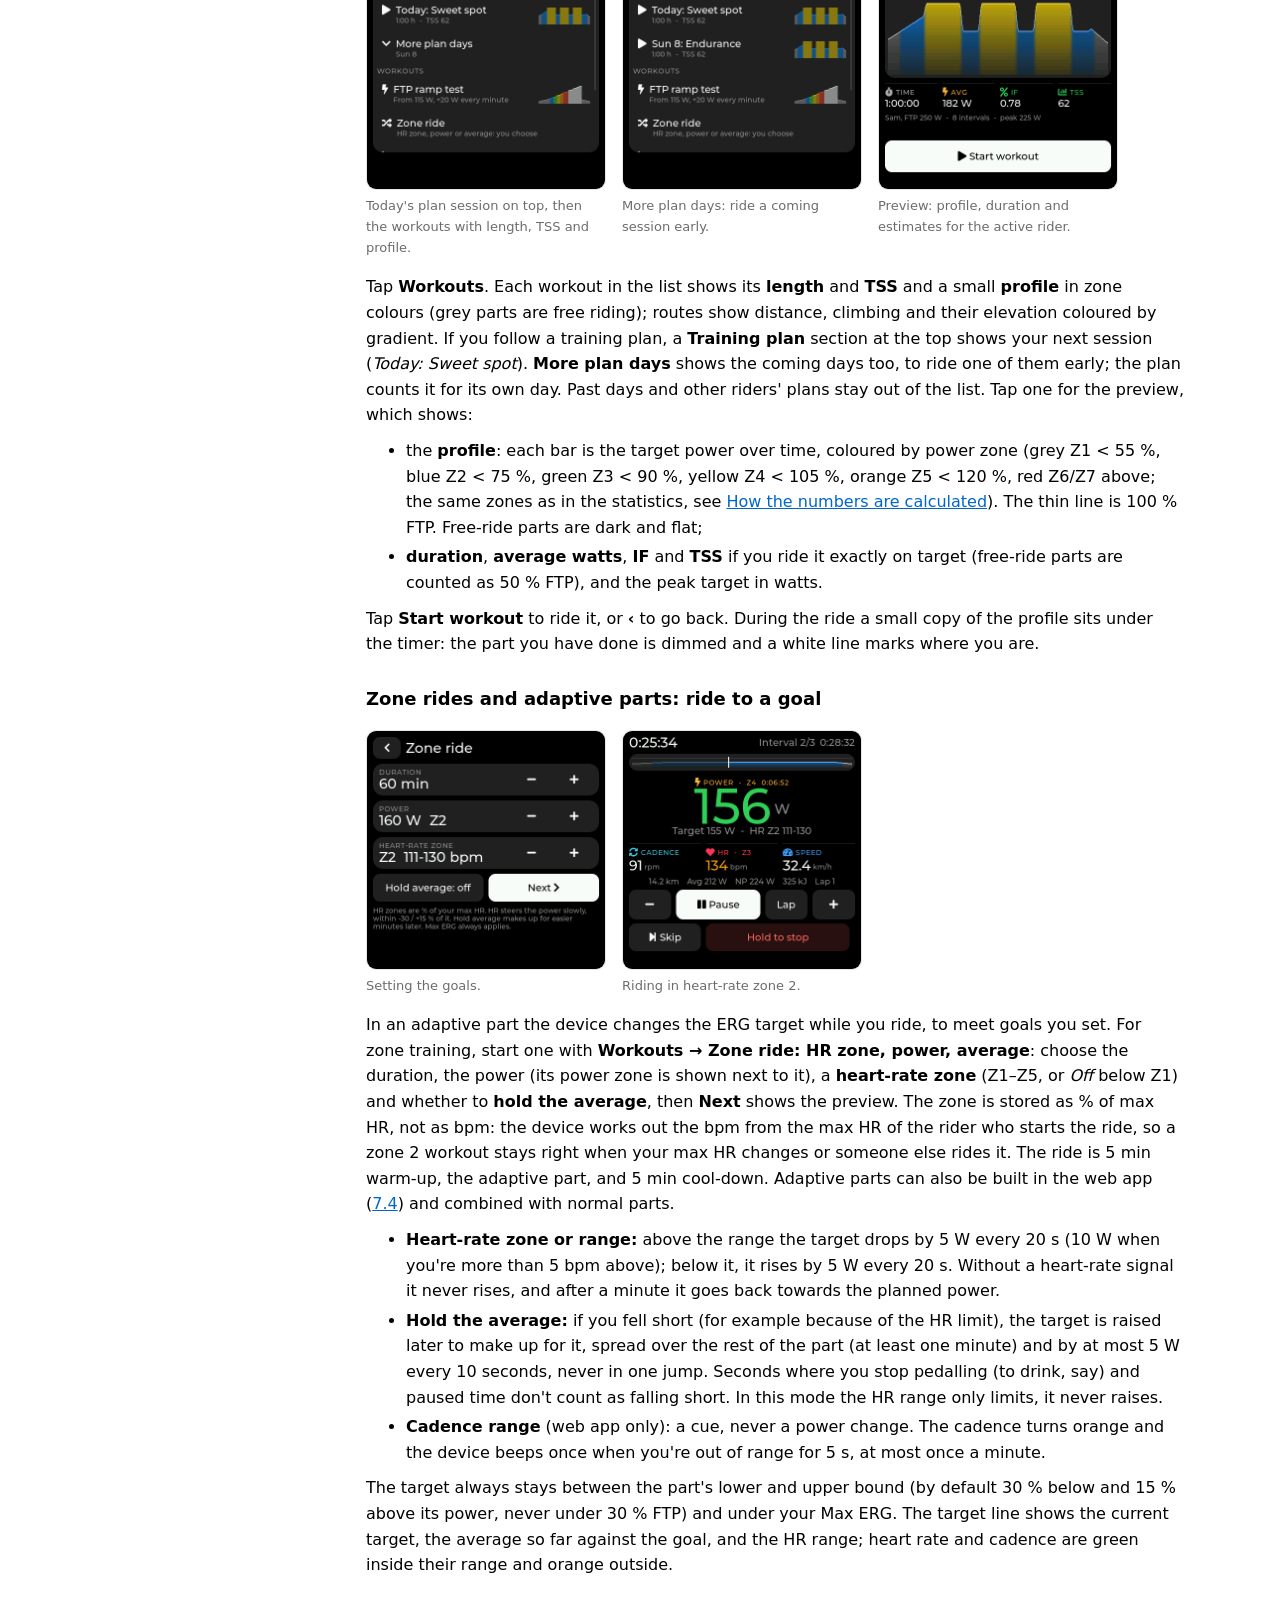
==== commit 4f6c4474: "Merge pull request #13 from tspannagel/fix/perf-reliability Faster web server, Wi-Fi on the ride sum" ====
--- a/docs/manual.html
+++ b/docs/manual.html
@@ -89,7 +89,7 @@
 
 <main>
 <h1>JustRide manual</h1>
-<p class="lead">JustRide turns a Waveshare ESP32-S3-Touch-LCD-4 into a head unit for a Wahoo KICKR Core: free rides with virtual gears, structured workouts in ERG mode, ride files on a microSD card, and a web app in your browser for statistics, a workout builder and training plans. No cloud, no account.</p>
+<p class="lead">JustRide turns a Waveshare ESP32-S3-Touch-LCD-4 into a head unit for a Wahoo KICKR Core: free rides at your own power target, routes with virtual gears, structured workouts in ERG mode, ride files on a microSD card, and a web app in your browser for statistics, a workout builder and training plans. No cloud, no account.</p>
 
 <p class="note"><b>Status:</b> on a V4 board the screen, touch and SD card work. The trainer, heart-rate strap, Zwift Ride and Wi-Fi still have to be checked on real hardware. Expect to fix things during the first bring-up (see <a href="#check">3.5</a> and <a href="#trouble">Troubleshooting</a>) and send logs back. The screenshots are rendered from the firmware's own screen code on a computer; on the device they should look the same.</p>
 
@@ -118,7 +118,7 @@
   <li>Simulated gradients are limited to −10 … +20 %.</li>
   <li>Your FTP is never changed automatically; the device only <i>offers</i> a new value after a ride or an FTP test.</li>
   <li>During an FTP test the trainer drops to the cool-down by itself when you can't keep up (see <a href="#ftptest">FTP test</a>).</li>
-  <li>Wi-Fi is switched <b>off</b> as soon as a ride starts and comes back on when you leave the ride summary.</li>
+  <li>Wi-Fi is switched <b>off</b> as soon as a ride starts and comes back on once the ride is saved (while the summary shows). If a file is still going over Wi-Fi when you start (the NAS copying a ride, a download in the web app, an upload), the device shows <i>Finishing a transfer</i> with a progress bar and starts the ride as soon as it's done; new requests are turned away meanwhile. After 2 minutes it stops waiting and starts anyway.</li>
   <li>The firmware never runs a trainer spin-down. It drives the board's power, reset and buzzer lines only the way Waveshare's own examples do.</li>
 </ul>
 <p>Before a hard session, make sure the trainer and bike are set up as usual: the head unit only sends targets, it can't make the trainer itself safer.</p>
@@ -282,11 +282,11 @@
 
 <h3>Free ride</h3>
 <div class="shots">
-  <figure class="device"><img src="img/ride-free.png" alt="Free ride screen: time, gear 14 of 24, 231 W, road gradient, cadence, heart rate, speed, buttons"><figcaption>Free ride: virtual gear 14 of 24 on a 3.5 % road.</figcaption></figure>
-</div>
-<p>Tap <span class="btn">Free ride</span>. The trainer simulates a road; you change <b>virtual gears</b> with <span class="btn">−</span> and <span class="btn">+</span> and the road's gradient with <span class="btn">⌄ Grade</span> / <span class="btn">⌃ Grade</span> (0.5 % steps). <i>Road</i> is the gradient you chose, <i>sent</i> is what the trainer gets after the virtual gear is applied.</p>
+  <figure class="device"><img src="img/ride-free.png" alt="Free ride screen: time, Free ride - shift +/- 10 W, 172 W in green, target 170 W, cadence, heart rate, speed, buttons"><figcaption>Free ride: your own target, 170 W.</figcaption></figure>
+</div>
+<p>Tap <span class="btn">Free ride</span>. The trainer holds a <b>power target</b> (ERG), whatever your cadence or gear: it starts at 55 % of your FTP, and <span class="btn">−</span> / <span class="btn">+</span> (or the Zwift Ride's shift buttons) change it by 10 W, the D-pad up / down by 50 W. It never goes above your Max ERG. The power number turns green while you're on target.</p>
 <p>The large number is your power (3-second average). Below it: cadence, heart rate and speed, then distance, average power, NP, energy and lap.</p>
-<p>Leave the bike's real chain in one gear, by default <b>34 × 17</b> (front × rear). Virtual gears make the trainer harder or easier as if you shifted. If your real gear is different, set <code>real_ratio</code> in <code>gears.json</code> (see <a href="#settings">Settings reference</a>).</p>
+<p><b>Virtual gears</b> are for routes and a workout's free segments, where the trainer simulates a road. Leave the bike's real chain in one gear, by default <b>34 × 17</b> (front × rear); virtual gears make the trainer harder or easier as if you shifted. If your real gear is different, set <code>real_ratio</code> in <code>gears.json</code> (see <a href="#settings">Settings reference</a>). On a flat road gears change little (the trainer can only change the gradient, not the wind), which is why free ride uses a power target.</p>
 
 <h3>Ride screen controls</h3>
 <div class="shots">
@@ -297,20 +297,20 @@
 <p><b>Zones and laps:</b> next to <i>POWER</i> you see your power zone (Z1–Z7 by % of FTP, the same zones as in the web app) and how long you've been in that zone this ride. The heart-rate card shows your heart-rate zone (Z1–Z5 by % of max HR). When a lap or a workout interval ends, the line under the cards shows it for 10 seconds: <i>Interval 3 done: 0:10:00 251 W avg 156 bpm</i>. Laps and intervals shorter than 5 seconds (a quick skip) aren't shown.</p>
 <p><b>Auto-pause:</b> stop pedalling and let the flywheel slow down below 5 km/h, and after 3 seconds the ride pauses by itself (<i>PAUSED - PEDAL TO RESUME</i>, lowest resistance, timer stops). Pedal at 30 rpm or more for 2 seconds and it carries on. Coasting downhill with the flywheel still turning doesn't pause. A pause you tapped yourself only ends with <span class="btn">Resume</span>, so the trainer never picks up just because a pedal turns while you're off the bike. There's no auto-pause in the ramp of an FTP test.</p>
 <div class="scroll"><table>
-  <tr><th>Control</th><th>Free ride / free segment</th><th>ERG workout segment</th></tr>
-  <tr><td class="btn">− / +</td><td>virtual gear down / up</td><td>intensity −5 % / +5 % (50–150 %)</td></tr>
-  <tr><td class="btn">⌄ Grade / ⌃ Grade</td><td>road gradient</td><td>hidden</td></tr>
-  <tr><td class="btn">Skip</td><td>–</td><td>jump to the next interval</td></tr>
-  <tr><td class="btn">Pause</td><td>timer stops, lowest resistance</td><td>same</td></tr>
-  <tr><td class="btn">Lap</td><td>starts a new lap in the ride file</td><td>same</td></tr>
-  <tr><td class="btn">Hold to stop</td><td>press and hold to end the ride</td><td>same</td></tr>
+  <tr><th>Control</th><th>Free ride</th><th>Route / free segment</th><th>ERG workout segment</th></tr>
+  <tr><td class="btn">− / +</td><td>target −10 W / +10 W</td><td>virtual gear down / up</td><td>intensity −5 % / +5 % (50–150 %)</td></tr>
+  <tr><td class="btn">⌄ Grade / ⌃ Grade</td><td>hidden (D-pad: target −50 W / +50 W)</td><td>road gradient (free segment; a route sets it)</td><td>hidden</td></tr>
+  <tr><td class="btn">Skip</td><td>–</td><td>–</td><td>jump to the next interval</td></tr>
+  <tr><td class="btn">Pause</td><td>timer stops, lowest resistance</td><td>same</td><td>same</td></tr>
+  <tr><td class="btn">Lap</td><td>starts a new lap in the ride file</td><td>same</td><td>same</td></tr>
+  <tr><td class="btn">Hold to stop</td><td>press and hold to end the ride</td><td>same</td><td>same</td></tr>
 </table></div>
 
 <h3>Zwift Ride buttons</h3>
 <div class="scroll"><table>
   <tr><th>Button</th><th>Action</th></tr>
-  <tr><td>Shift up / down (either side)</td><td>same as <span class="btn">+</span> / <span class="btn">−</span> on screen: virtual gear, or ERG intensity ±5 %</td></tr>
-  <tr><td>D-pad up / down</td><td>road gradient +/− 0.5 % (free ride)</td></tr>
+  <tr><td>Shift up / down (either side)</td><td>same as <span class="btn">+</span> / <span class="btn">−</span> on screen: free ride target ±10 W, virtual gear, or ERG intensity ±5 %</td></tr>
+  <tr><td>D-pad up / down</td><td>free ride: target +/− 50 W; free segment: road gradient +/− 0.5 %</td></tr>
   <tr><td><b>A</b> (short)</td><td>pause / resume; on the summary screen: done</td></tr>
   <tr><td><b>Y</b> (short)</td><td>lap</td></tr>
   <tr><td>D-pad right (hold 1 s)</td><td>skip to the next interval</td></tr>
@@ -440,7 +440,7 @@
 </div>
 <p>A route is a free ride where the trainer follows the gradient of a real road by distance. Import a <b>GPX file</b> in the web app under <span class="btn">Routes</span> (<a href="#webapp-routes">7.5</a>); it appears under <span class="btn">Workouts</span> with a map pin. An SD card prepared with <code>tools/sd_deploy.sh</code> also has a made-up <i>Sample climb</i> to try it.</p>
 <ul>
-  <li>Your <b>virtual gears</b> work as in free ride; the grade buttons are hidden because the route sets the road. The ride screen shows the profile with your position, the gear and the kilometres to go; the line under the power shows the road gradient and what was sent to the trainer.</li>
+  <li>Your <b>virtual gears</b> work here (<span class="btn">−</span> / <span class="btn">+</span>); the grade buttons are hidden because the route sets the road. The ride screen shows the profile with your position, the gear and the kilometres to go; the line under the power shows the road gradient and what was sent to the trainer.</li>
   <li>The gradient is taken over 100 m and limited to <b>−10 … +20 %</b>, like everywhere else. A single bad GPS point can't turn into a wall.</li>
   <li>Distance comes from the trainer's speed, so on a steep climb you cover it as slowly as on the real road.</li>
   <li>At the end the device beeps three times and you carry on along a flat road until you stop the ride. The ride is saved under the route's name.</li>
@@ -464,7 +464,7 @@
   <tr><td><code>SteadyState</code></td><td><code>Duration</code>, <code>Power</code></td><td>constant target</td></tr>
   <tr><td><code>Warmup</code>, <code>Cooldown</code>, <code>Ramp</code></td><td><code>Duration</code>, <code>PowerLow</code> (start), <code>PowerHigh</code> (end)</td><td>target changes evenly from start to end</td></tr>
   <tr><td><code>IntervalsT</code></td><td><code>Repeat</code>, <code>OnDuration</code>, <code>OffDuration</code>, <code>OnPower</code>, <code>OffPower</code></td><td>repeated on/off pairs</td></tr>
-  <tr><td><code>FreeRide</code>, <code>MaxEffort</code></td><td><code>Duration</code></td><td>no target: free ride with virtual gears for that time</td></tr>
+  <tr><td><code>FreeRide</code>, <code>MaxEffort</code></td><td><code>Duration</code></td><td>no target: simulated road with virtual gears for that time</td></tr>
   <tr><td><code>workout</code> (JustRide only)</td><td><code>JrRampTest="1"</code></td><td>marks an FTP ramp test: the device replaces the segments with its own ramp for the active rider (see <a href="#ftptest">FTP test</a>). The generator writes it for <i>FTP ramp test</i></td></tr>
   <tr><td><code>SteadyState</code> (adaptive, JustRide only)</td><td><code>JrHrLow</code>, <code>JrHrHigh</code> (bpm, or fractions of max HR when both are 1 or less, e.g. <code>0.6</code>–<code>0.7</code> for HR zone 2), <code>JrAvg="1"</code> (hold the average), <code>JrCadLow</code>, <code>JrCadHigh</code> (rpm), <code>JrMin</code>, <code>JrMax</code> (bounds, fraction of FTP)</td><td>adaptive part (see <a href="#adaptive">Adaptive rides</a>); Zwift ignores these attributes and rides it as a steady part. At most 16 per workout</td></tr>
   <tr><td>any of the above</td><td><code>Cadence</code> (rpm), <code>CadenceResting</code> (rpm, for <code>IntervalsT</code> off parts)</td><td>cadence shown as a target on the ride screen</td></tr>
